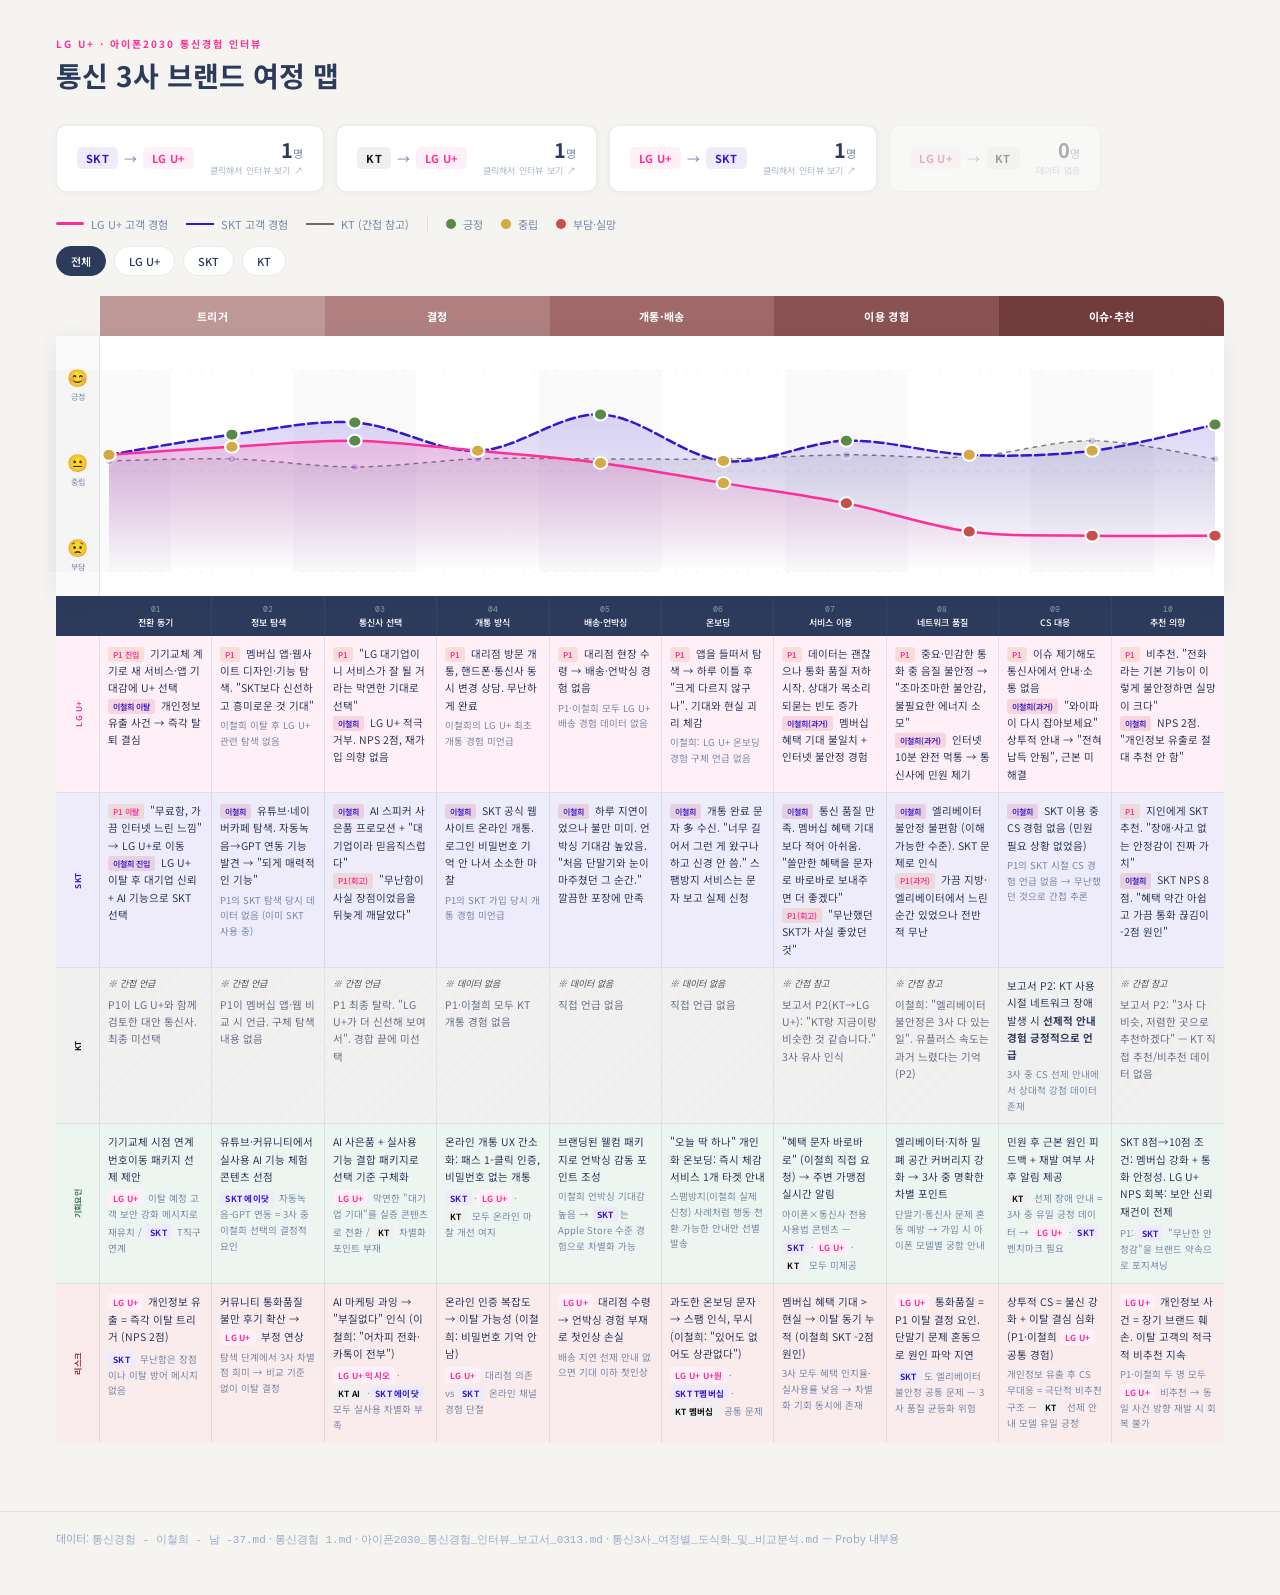
==== index.html @ 1345daf2 "Initial commit: 통신 3사 브랜드 여정 맵 Made-with: Cursor" ====
<!DOCTYPE html>
<html lang="ko">
<head>
  <meta charset="UTF-8" />
  <meta name="viewport" content="width=device-width, initial-scale=1.0" />
  <title>통신 3사 브랜드 여정 맵 — LG U+ · SKT · KT</title>
  <style>
    @import url('https://fonts.googleapis.com/css2?family=Noto+Sans+KR:wght@300;400;500;700&family=DM+Mono:wght@400;500&display=swap');

    *, *::before, *::after { box-sizing: border-box; margin: 0; padding: 0; }

    :root {
      --bg: #f5f4f1;
      --navy: #2c3a5c;
      --border: rgba(44,58,92,0.1);
      --neutral: #7688a8;

      /* Brand colors */
      --lgu: #ff2e98;      /* LG U+ magenta */
      --lgu-light: #fff0f8;
      --lgu-mid: #ff7ec5;

      --skt: #3617CE;      /* SKT dark blue */
      --skt-light: #eeebfb;
      --skt-mid: #7b62e0;

      --kt: #111111;       /* KT black */
      --kt-light: #f0f0f0;
      --kt-mid: #666666;

      --opp: #3d7a52;
      --opp-light: #EDF5F0;
      --risk: #8f3030;
      --risk-light: #FAECEC;
    }

    body {
      font-family: 'Noto Sans KR', sans-serif;
      background: var(--bg);
      color: var(--navy);
      min-height: 100vh;
      overflow-x: auto;
    }

    header {
      padding: 36px 56px 24px;
    }
    .header-label {
      font-size: 10px; font-weight: 700;
      letter-spacing: 0.2em; text-transform: uppercase;
      color: var(--lgu); margin-bottom: 8px;
    }
    header h1 {
      font-size: 28px; font-weight: 700;
      color: var(--navy); line-height: 1.2; margin-bottom: 8px;
    }
    header p { font-size: 13px; color: var(--neutral); line-height: 1.65; }

    /* Cluster widgets */
    .context-bar {
      display: flex; gap: 12px; padding: 0 56px 24px; flex-wrap: wrap;
    }
    .cluster-widget {
      display: flex; align-items: center; gap: 16px;
      padding: 14px 20px; border-radius: 10px;
      background: white; border: 1.5px solid var(--border);
      cursor: pointer; transition: all 0.16s;
      box-shadow: 0 1px 6px rgba(44,58,92,0.05);
      min-width: 196px; user-select: none;
    }
    .cluster-widget:hover {
      border-color: var(--navy);
      box-shadow: 0 4px 16px rgba(44,58,92,0.13);
      transform: translateY(-2px);
    }
    .cluster-widget.no-data {
      opacity: 0.38; cursor: not-allowed; pointer-events: none;
      filter: grayscale(0.4);
    }
    .cw-journey {
      display: flex; align-items: center; gap: 6px;
    }
    .cw-brand {
      display: inline-flex; align-items: center; justify-content: center;
      padding: 3px 9px; border-radius: 5px;
      font-size: 11px; font-weight: 700; letter-spacing: 0.03em;
    }
    .cw-brand.skt { background: var(--skt-light); color: var(--skt); }
    .cw-brand.lgu { background: var(--lgu-light); color: var(--lgu); }
    .cw-brand.kt  { background: var(--kt-light);  color: var(--kt); }
    .cw-arrow-icon { font-size: 13px; color: var(--neutral); }
    .cw-meta { margin-left: auto; text-align: right; }
    .cw-count { display: block; font-size: 20px; font-weight: 700; color: var(--navy); line-height: 1; }
    .cw-count-unit { font-size: 11px; font-weight: 400; color: var(--neutral); }
    .cw-action { font-size: 9px; color: #aab5cc; margin-top: 4px; display: block; letter-spacing: 0.03em; }

    /* Modal overlay */
    .modal-overlay {
      position: fixed; inset: 0;
      background: rgba(18,24,42,0.74);
      z-index: 2000; display: flex;
      align-items: center; justify-content: center;
      opacity: 0; pointer-events: none;
      transition: opacity 0.22s;
    }
    .modal-overlay.open { opacity: 1; pointer-events: all; }
    .modal-box {
      background: white; border-radius: 16px;
      width: min(94vw, 980px); height: min(88vh, 700px);
      display: flex; flex-direction: column;
      box-shadow: 0 28px 72px rgba(18,24,42,0.28);
      transform: translateY(16px) scale(0.98);
      transition: transform 0.22s cubic-bezier(0.34,1.36,0.64,1);
      overflow: hidden;
    }
    .modal-overlay.open .modal-box { transform: translateY(0) scale(1); }
    .modal-header {
      display: flex; align-items: center; gap: 14px;
      padding: 18px 24px; border-bottom: 1px solid var(--border);
      flex-shrink: 0;
    }
    .modal-cluster-pill {
      display: flex; align-items: center; gap: 5px;
      padding: 4px 10px; border-radius: 100px;
      font-size: 11px; font-weight: 700;
      background: var(--navy); color: white;
    }
    .modal-cluster-pill .pill-from,
    .modal-cluster-pill .pill-to { font-size: 10px; opacity: 0.75; }
    .modal-cluster-pill .pill-arrow { opacity: 0.5; }
    .modal-header h2 { font-size: 15px; font-weight: 700; flex: 1; color: var(--navy); }
    .modal-count-badge {
      font-size: 11px; color: var(--neutral);
      background: rgba(44,58,92,0.06); padding: 3px 10px;
      border-radius: 100px;
    }
    .modal-close {
      width: 30px; height: 30px; border-radius: 50%;
      border: none; background: rgba(44,58,92,0.07);
      cursor: pointer; font-size: 16px; color: var(--navy);
      display: flex; align-items: center; justify-content: center;
      transition: background 0.12s; flex-shrink: 0;
    }
    .modal-close:hover { background: rgba(44,58,92,0.15); }
    .modal-body {
      display: flex; flex: 1; overflow: hidden;
    }
    .modal-sidebar {
      width: 210px; flex-shrink: 0;
      border-right: 1px solid var(--border);
      padding: 20px 16px; overflow-y: auto;
      background: #fafafa;
    }
    .sidebar-section-label {
      font-size: 9px; font-weight: 700;
      letter-spacing: 0.16em; text-transform: uppercase;
      color: var(--neutral); margin-bottom: 10px;
    }
    .participant-item {
      padding: 10px 12px; border-radius: 8px;
      margin-bottom: 6px; cursor: pointer;
      transition: background 0.12s; border: 1.5px solid transparent;
    }
    .participant-item:hover { background: rgba(44,58,92,0.06); }
    .participant-item.active {
      background: var(--navy); border-color: var(--navy);
      color: white;
    }
    .pi-name { font-size: 12px; font-weight: 600; display: block; }
    .pi-sub  { font-size: 10px; color: var(--neutral); margin-top: 2px; display: block; }
    .participant-item.active .pi-sub { color: rgba(255,255,255,0.6); }
    .no-data-side {
      padding: 16px 0; text-align: center;
      font-size: 11px; color: #c0c8d8;
    }
    .modal-main {
      flex: 1; overflow-y: auto; display: flex; flex-direction: column;
    }
    .video-section {
      flex-shrink: 0; background: #141c2f;
      display: flex; align-items: center; justify-content: center;
      gap: 20px; padding: 28px 32px; min-height: 150px;
    }
    .video-play-btn {
      width: 56px; height: 56px; border-radius: 50%;
      background: rgba(255,255,255,0.12);
      border: 2px solid rgba(255,255,255,0.2);
      display: flex; align-items: center; justify-content: center;
      font-size: 18px; cursor: pointer; color: white;
      transition: background 0.14s; flex-shrink: 0;
    }
    .video-play-btn:hover { background: rgba(255,255,255,0.22); }
    .video-info { color: white; }
    .video-info strong { display: block; font-size: 14px; margin-bottom: 4px; }
    .video-info span { font-size: 11px; color: rgba(255,255,255,0.46); }
    .video-no-data {
      font-size: 11px; color: rgba(255,255,255,0.3);
      text-align: center;
    }
    .transcript-section { padding: 20px 24px; flex: 1; }
    .transcript-hdr {
      display: flex; align-items: center; justify-content: space-between;
      margin-bottom: 16px;
    }
    .transcript-hdr-label {
      font-size: 9px; font-weight: 700;
      letter-spacing: 0.16em; text-transform: uppercase; color: var(--neutral);
    }
    .transcript-msg { margin-bottom: 10px; }
    .msg-role {
      font-size: 8px; font-weight: 700;
      letter-spacing: 0.12em; text-transform: uppercase;
      margin-bottom: 3px;
    }
    .msg-role.ai   { color: #7688a8; }
    .msg-role.user { color: var(--lgu); }
    .msg-body {
      font-size: 12px; line-height: 1.72;
      padding: 9px 12px; border-radius: 7px;
      color: var(--navy);
    }
    .ai-msg   .msg-body { background: #f0f3f9; }
    .user-msg .msg-body { background: #fef6ee; }
    .msg-time { font-family: 'DM Mono', monospace; font-size: 9px; color: #aab5cc; margin-left: 6px; }

    /* Legend */
    .legend-bar {
      display: flex; align-items: center;
      gap: 18px; padding: 0 56px 14px; flex-wrap: wrap;
    }
    .leg-item { display: flex; align-items: center; gap: 7px; font-size: 11px; color: var(--neutral); }
    .leg-line { width: 28px; height: 3px; border-radius: 2px; }
    .leg-dot  { width: 10px; height: 10px; border-radius: 50%; }
    .leg-divider { width: 1px; height: 16px; background: var(--border); }
    .leg-note { font-size: 11px; color: #aab5cc; }

    /* Filter controls */
    .controls {
      display: flex; gap: 8px; padding: 0 56px 20px; flex-wrap: wrap;
    }
    .ctrl-btn {
      padding: 6px 14px; border-radius: 100px;
      border: 1.5px solid var(--border);
      font-family: 'Noto Sans KR', sans-serif;
      font-size: 11px; font-weight: 500;
      cursor: pointer; background: white; color: var(--navy);
      transition: all 0.14s;
    }
    .ctrl-btn:hover { border-color: var(--navy); }
    .ctrl-btn.active { background: var(--navy); color: white; border-color: var(--navy); }
    .ctrl-btn.lgu.active  { background: var(--lgu); border-color: var(--lgu); color: white; }
    .ctrl-btn.skt.active  { background: var(--skt); border-color: var(--skt); color: white; }
    .ctrl-btn.kt.active   { background: var(--kt);  border-color: var(--kt);  color: white; }

    /* Map container */
    .map-container { padding: 0 56px 60px; min-width: 1060px; }

    /* Phase banner */
    .phases {
      display: grid;
      grid-template-columns: 44px repeat(10, 1fr);
    }
    .phase-spacer {}
    .phase-block {
      display: flex; align-items: center; justify-content: center;
      height: 40px; font-size: 11px; font-weight: 700;
      color: #fff; letter-spacing: 0.03em;
    }
    .phase-block:first-of-type { border-radius: 8px 0 0 0; }
    .phase-block:last-of-type  { border-radius: 0 8px 0 0; }
    .ph1 { background: #bf9898; grid-column: span 2; }
    .ph2 { background: #b08080; grid-column: span 2; }
    .ph3 { background: #a06868; grid-column: span 2; }
    .ph4 { background: #8a5252; grid-column: span 2; }
    .ph5 { background: #733c3c; grid-column: span 2; }

    /* Chart */
    .chart-outer {
      display: flex; align-items: stretch;
      background: white;
      box-shadow: 0 2px 20px rgba(44,58,92,0.07);
      position: relative; overflow: visible;
    }
    .y-axis {
      width: 44px; flex-shrink: 0;
      display: flex; flex-direction: column;
      align-items: center; justify-content: space-between;
      padding: 28px 0 24px;
      border-right: 1px solid var(--border);
      background: #fafafa;
    }
    .y-axis .emoji-label {
      display: flex; flex-direction: column;
      align-items: center; gap: 2px;
    }
    .y-axis .ico { font-size: 17px; }
    .y-axis .txt { font-size: 8px; color: var(--neutral); }
    .svg-wrapper { flex: 1; position: relative; min-height: 260px; }
    svg.journey { width: 100%; height: 260px; display: block; overflow: visible; }

    /* Tooltip */
    .tooltip {
      position: absolute; background: var(--navy); color: #fff;
      border-radius: 10px; padding: 14px 16px; width: 290px;
      font-size: 12px; line-height: 1.6;
      pointer-events: none; opacity: 0;
      transition: opacity 0.16s, transform 0.16s;
      transform: translateY(6px); z-index: 100;
      box-shadow: 0 8px 28px rgba(44,58,92,0.22);
    }
    .tooltip.visible { opacity: 1; transform: translateY(0); }
    .tt-top {
      font-size: 9px; font-weight: 700;
      letter-spacing: 0.14em; text-transform: uppercase;
      color: #8fa3d8; margin-bottom: 8px;
    }
    .tt-brand {
      display: flex; align-items: center; gap: 7px;
      font-size: 12px; font-weight: 700; margin-bottom: 5px;
    }
    .tt-brand .dot { width: 9px; height: 9px; border-radius: 50%; }
    .tt-emo {
      font-size: 10px; color: #8fa3d8;
      margin-bottom: 9px; padding-bottom: 9px;
      border-bottom: 1px solid rgba(255,255,255,0.1);
    }
    .tt-quote {
      font-style: italic; color: #c4d0e8;
      font-size: 11px; line-height: 1.7; margin-bottom: 5px;
    }
    .tt-quote::before { content: '"'; }
    .tt-quote::after  { content: '"'; }

    /* Step labels */
    .step-bar {
      display: grid;
      grid-template-columns: 44px repeat(10, 1fr);
      background: #2c3a5c;
    }
    .step-spacer {}
    .step-cell {
      color: white; text-align: center;
      padding: 8px 4px 7px; font-size: 9px; font-weight: 500;
      border-right: 1px solid rgba(255,255,255,0.05);
    }
    .step-cell:last-child { border-right: none; }
    .step-cell .num {
      display: block; font-size: 8px; opacity: 0.4;
      margin-bottom: 2px; font-family: 'DM Mono', monospace;
    }

    /* Grid rows */
    .grid-row {
      display: grid;
      grid-template-columns: 44px repeat(10, 1fr);
    }
    .grid-row + .grid-row { border-top: 1px solid var(--border); }

    /* Row label */
    .row-label {
      display: flex; align-items: center; justify-content: center;
      padding: 8px 4px; border-right: 1px solid var(--border);
    }
    .row-label span {
      font-size: 8px; font-weight: 700;
      letter-spacing: 0.05em; text-transform: uppercase;
      color: var(--neutral); white-space: nowrap;
      transform: rotate(-90deg); display: block;
    }
    .row-label.lbl-lgu  { background: var(--lgu-light); }
    .row-label.lbl-skt  { background: var(--skt-light); }
    .row-label.lbl-kt   { background: var(--kt-light); }
    .row-label.lbl-opp  { background: var(--opp-light); }
    .row-label.lbl-risk { background: var(--risk-light); }
    .row-label.lbl-lgu  span { color: var(--lgu); }
    .row-label.lbl-skt  span { color: var(--skt); }
    .row-label.lbl-kt   span { color: var(--kt); }
    .row-label.lbl-opp  span { color: var(--opp); }
    .row-label.lbl-risk span { color: var(--risk); }

    /* Content cells */
    .cell-lgu, .cell-skt, .cell-kt, .cell-opp, .cell-risk {
      padding: 9px 8px; font-size: 10.5px; line-height: 1.65;
      border-right: 1px solid var(--border);
    }
    .cell-lgu:last-child, .cell-skt:last-child,
    .cell-kt:last-child, .cell-opp:last-child, .cell-risk:last-child {
      border-right: none;
    }
    .cell-lgu  { background: var(--lgu-light); }
    .cell-skt  { background: var(--skt-light); }
    .cell-kt   { background: var(--kt-light); }
    .cell-opp  { background: var(--opp-light); }
    .cell-risk { background: var(--risk-light); }

    .cell-text { font-size: 10.5px; color: var(--navy); }
    .cell-sub  { font-size: 9.5px; color: var(--neutral); margin-top: 4px; }

    /* Source tags */
    .src {
      display: inline-block; font-size: 8px; font-weight: 600;
      padding: 1px 5px; border-radius: 3px; margin-right: 3px;
    }
    .src-p1 { background: rgba(217,119,32,0.15); color: var(--lgu); }
    .src-ch { background: rgba(184,28,28,0.12); color: var(--skt); }

    /* Comp tags (기회요인·리스크 인라인 브랜드 칩) — :root 브랜드 팔레트와 .cw-brand와 동일 계열 */
    .comp { display: inline-block; font-size: 8.5px; font-weight: 700; padding: 1px 5px; border-radius: 3px; margin: 1px 2px 1px 0; letter-spacing: 0.03em; }
    .c-lgu { background: var(--lgu-light); color: var(--lgu); }
    .c-skt { background: var(--skt-light); color: var(--skt); }
    .c-kt  { background: var(--kt-light);  color: var(--kt); }

    /* KT data-limited cells */
    .cell-kt.limited {
      opacity: 0.7;
      background: repeating-linear-gradient(
        135deg, var(--kt-light), var(--kt-light) 6px,
        rgba(91,53,168,0.04) 6px, rgba(91,53,168,0.04) 12px
      );
    }
    .kt-limited-note {
      font-size: 9px; color: var(--kt); font-style: italic; margin-bottom: 4px;
    }

    footer.site-footer {
      padding: 18px 56px 48px; font-size: 11px; color: #9aaac8;
      border-top: 1px solid var(--border); margin-top: 8px;
    }
  </style>
</head>
<body>

<header>
  <div class="header-label">LG U+ · 아이폰2030 통신경험 인터뷰</div>
  <h1>통신 3사 브랜드 여정 맵</h1>
</header>

<!-- Cluster widgets -->
<div class="context-bar">
  <div class="cluster-widget" onclick="openCluster('skt-lgu')">
    <div class="cw-journey">
      <span class="cw-brand skt">SKT</span>
      <span class="cw-arrow-icon">→</span>
      <span class="cw-brand lgu">LG U+</span>
    </div>
    <div class="cw-meta">
      <span class="cw-count">1<span class="cw-count-unit">명</span></span>
      <span class="cw-action">클릭해서 인터뷰 보기 ↗</span>
    </div>
  </div>
  <div class="cluster-widget" onclick="openCluster('kt-lgu')">
    <div class="cw-journey">
      <span class="cw-brand kt">KT</span>
      <span class="cw-arrow-icon">→</span>
      <span class="cw-brand lgu">LG U+</span>
    </div>
    <div class="cw-meta">
      <span class="cw-count">1<span class="cw-count-unit">명</span></span>
      <span class="cw-action">클릭해서 인터뷰 보기 ↗</span>
    </div>
  </div>
  <div class="cluster-widget" onclick="openCluster('lgu-skt')">
    <div class="cw-journey">
      <span class="cw-brand lgu">LG U+</span>
      <span class="cw-arrow-icon">→</span>
      <span class="cw-brand skt">SKT</span>
    </div>
    <div class="cw-meta">
      <span class="cw-count">1<span class="cw-count-unit">명</span></span>
      <span class="cw-action">클릭해서 인터뷰 보기 ↗</span>
    </div>
  </div>
  <div class="cluster-widget no-data">
    <div class="cw-journey">
      <span class="cw-brand lgu">LG U+</span>
      <span class="cw-arrow-icon">→</span>
      <span class="cw-brand kt">KT</span>
    </div>
    <div class="cw-meta">
      <span class="cw-count">0<span class="cw-count-unit">명</span></span>
      <span class="cw-action">데이터 없음</span>
    </div>
  </div>
</div>

<!-- Legend -->
<div class="legend-bar">
  <div class="leg-item">
    <div class="leg-line" style="background:var(--lgu)"></div>
    LG U+ 고객 경험
  </div>
  <div class="leg-item">
    <div class="leg-line" style="background:var(--skt); border-top:2px dashed var(--skt); height:0; border-radius:0"></div>
    SKT 고객 경험
  </div>
  <div class="leg-item">
    <div class="leg-line" style="background:var(--kt); border-top:2px dotted var(--kt); height:0; border-radius:0; opacity:0.6"></div>
    KT (간접 참고)
  </div>
  <div class="leg-divider"></div>
  <div class="leg-item"><div class="leg-dot" style="background:#5a8a4a"></div>긍정</div>
  <div class="leg-item"><div class="leg-dot" style="background:#d4a843"></div>중립</div>
  <div class="leg-item"><div class="leg-dot" style="background:#c9504a"></div>부담·실망</div>
</div>

<!-- Filter -->
<div class="controls">
  <button class="ctrl-btn active" data-filter="all">전체</button>
  <button class="ctrl-btn lgu" data-filter="lgu">LG U+</button>
  <button class="ctrl-btn skt" data-filter="skt">SKT</button>
  <button class="ctrl-btn kt"  data-filter="kt">KT</button>
</div>

<div class="map-container">

  <!-- Phase banner -->
  <div class="phases">
    <div class="phase-spacer"></div>
    <div class="phase-block ph1">트리거</div>
    <div class="phase-block ph2">결정</div>
    <div class="phase-block ph3">개통·배송</div>
    <div class="phase-block ph4">이용 경험</div>
    <div class="phase-block ph5">이슈·추천</div>
  </div>

  <!-- Chart -->
  <div class="chart-outer">
    <div class="y-axis">
      <div class="emoji-label"><span class="ico">😊</span><span class="txt">긍정</span></div>
      <div class="emoji-label"><span class="ico">😐</span><span class="txt">중립</span></div>
      <div class="emoji-label"><span class="ico">😟</span><span class="txt">부담</span></div>
    </div>
    <div class="svg-wrapper">
      <svg class="journey" id="journeySVG" viewBox="0 0 1000 260" preserveAspectRatio="none"></svg>
      <div class="tooltip" id="tooltip"></div>
    </div>
  </div>

  <!-- Step labels -->
  <div class="step-bar">
    <div class="step-spacer"></div>
    <div class="step-cell"><span class="num">01</span>전환 동기</div>
    <div class="step-cell"><span class="num">02</span>정보 탐색</div>
    <div class="step-cell"><span class="num">03</span>통신사 선택</div>
    <div class="step-cell"><span class="num">04</span>개통 방식</div>
    <div class="step-cell"><span class="num">05</span>배송·언박싱</div>
    <div class="step-cell"><span class="num">06</span>온보딩</div>
    <div class="step-cell"><span class="num">07</span>서비스 이용</div>
    <div class="step-cell"><span class="num">08</span>네트워크 품질</div>
    <div class="step-cell"><span class="num">09</span>CS 대응</div>
    <div class="step-cell"><span class="num">10</span>추천 의향</div>
  </div>

  <!-- ── LG U+ Activities ── -->
  <div class="grid-row" id="row-lgu">
    <div class="row-label lbl-lgu"><span>LG U+</span></div>
    <!-- 01 전환 동기 -->
    <div class="cell-lgu">
      <div class="cell-text">
        <span class="src src-p1">P1 진입</span> 기기교체 계기로 새 서비스·앱 기대감에 U+ 선택<br>
        <span class="src src-ch">이철희 이탈</span> 개인정보 유출 사건 → 즉각 탈퇴 결심
      </div>
    </div>
    <!-- 02 정보 탐색 -->
    <div class="cell-lgu">
      <div class="cell-text">
        <span class="src src-p1">P1</span> 멤버십 앱·웹사이트 디자인·기능 탐색. "SKT보다 신선하고 흥미로운 것 기대"
      </div>
      <div class="cell-sub">이철희 이탈 후 LG U+ 관련 탐색 없음</div>
    </div>
    <!-- 03 통신사 선택 -->
    <div class="cell-lgu">
      <div class="cell-text">
        <span class="src src-p1">P1</span> "LG 대기업이니 서비스가 잘 될 거라는 막연한 기대로 선택"<br>
        <span class="src src-ch">이철희</span> LG U+ 적극 거부. NPS 2점, 재가입 의향 없음
      </div>
    </div>
    <!-- 04 개통 방식 -->
    <div class="cell-lgu">
      <div class="cell-text">
        <span class="src src-p1">P1</span> 대리점 방문 개통, 핸드폰·통신사 동시 변경 상담. 무난하게 완료
      </div>
      <div class="cell-sub">이철희의 LG U+ 최초 개통 경험 미언급</div>
    </div>
    <!-- 05 배송·언박싱 -->
    <div class="cell-lgu">
      <div class="cell-text">
        <span class="src src-p1">P1</span> 대리점 현장 수령 → 배송·언박싱 경험 없음
      </div>
      <div class="cell-sub">P1·이철희 모두 LG U+ 배송 경험 데이터 없음</div>
    </div>
    <!-- 06 온보딩 -->
    <div class="cell-lgu">
      <div class="cell-text">
        <span class="src src-p1">P1</span> 앱을 들떠서 탐색 → 하루 이틀 후 "크게 다르지 않구나". 기대와 현실 괴리 체감
      </div>
      <div class="cell-sub">이철희: LG U+ 온보딩 경험 구체 언급 없음</div>
    </div>
    <!-- 07 서비스 이용 -->
    <div class="cell-lgu">
      <div class="cell-text">
        <span class="src src-p1">P1</span> 데이터는 괜찮으나 통화 품질 저하 시작. 상대가 목소리 되묻는 빈도 증가<br>
        <span class="src src-ch">이철희(과거)</span> 멤버십 혜택 기대 불일치 + 인터넷 불안정 경험
      </div>
    </div>
    <!-- 08 네트워크 품질 -->
    <div class="cell-lgu">
      <div class="cell-text">
        <span class="src src-p1">P1</span> 중요·민감한 통화 중 음질 불안정 → "조마조마한 불안감, 불필요한 에너지 소모"<br>
        <span class="src src-ch">이철희(과거)</span> 인터넷 10분 완전 먹통 → 통신사에 민원 제기
      </div>
    </div>
    <!-- 09 CS 대응 -->
    <div class="cell-lgu">
      <div class="cell-text">
        <span class="src src-p1">P1</span> 이슈 제기해도 통신사에서 안내·소통 없음<br>
        <span class="src src-ch">이철희(과거)</span> "와이파이 다시 잡아보세요" 상투적 안내 → "전혀 납득 안됨", 근본 미해결
      </div>
    </div>
    <!-- 10 추천 의향 -->
    <div class="cell-lgu">
      <div class="cell-text">
        <span class="src src-p1">P1</span> 비추천. "전화라는 기본 기능이 이렇게 불안정하면 실망이 크다"<br>
        <span class="src src-ch">이철희</span> NPS 2점. "개인정보 유출로 절대 추천 안 함"
      </div>
    </div>
  </div>

  <!-- ── SKT Activities ── -->
  <div class="grid-row" id="row-skt">
    <div class="row-label lbl-skt"><span>SKT</span></div>
    <!-- 01 전환 동기 -->
    <div class="cell-skt">
      <div class="cell-text">
        <span class="src src-p1">P1 이탈</span> "무료함, 가끔 인터넷 느린 느낌" → LG U+로 이동<br>
        <span class="src src-ch">이철희 진입</span> LG U+ 이탈 후 대기업 신뢰 + AI 기능으로 SKT 선택
      </div>
    </div>
    <!-- 02 정보 탐색 -->
    <div class="cell-skt">
      <div class="cell-text">
        <span class="src src-ch">이철희</span> 유튜브·네이버카페 탐색. 자동녹음→GPT 연동 기능 발견 → "되게 매력적인 기능"
      </div>
      <div class="cell-sub">P1의 SKT 탐색 당시 데이터 없음 (이미 SKT 사용 중)</div>
    </div>
    <!-- 03 통신사 선택 -->
    <div class="cell-skt">
      <div class="cell-text">
        <span class="src src-ch">이철희</span> AI 스피커 사은품 프로모션 + "대기업이라 믿음직스럽다"<br>
        <span class="src src-p1">P1(회고)</span> "무난함이 사실 장점이었음을 뒤늦게 깨달았다"
      </div>
    </div>
    <!-- 04 개통 방식 -->
    <div class="cell-skt">
      <div class="cell-text">
        <span class="src src-ch">이철희</span> SKT 공식 웹사이트 온라인 개통. 로그인 비밀번호 기억 안 나서 소소한 마찰
      </div>
      <div class="cell-sub">P1의 SKT 가입 당시 개통 경험 미언급</div>
    </div>
    <!-- 05 배송·언박싱 -->
    <div class="cell-skt">
      <div class="cell-text">
        <span class="src src-ch">이철희</span> 하루 지연이었으나 불만 미미. 언박싱 기대감 높았음. "처음 단말기와 눈이 마주쳤던 그 순간." 깔끔한 포장에 만족
      </div>
    </div>
    <!-- 06 온보딩 -->
    <div class="cell-skt">
      <div class="cell-text">
        <span class="src src-ch">이철희</span> 개통 완료 문자 多 수신. "너무 길어서 그런 게 왔구나 하고 신경 안 씀." 스팸방지 서비스는 문자 보고 실제 신청
      </div>
    </div>
    <!-- 07 서비스 이용 -->
    <div class="cell-skt">
      <div class="cell-text">
        <span class="src src-ch">이철희</span> 통신 품질 만족. 멤버십 혜택 기대보다 적어 아쉬움. "쓸만한 혜택을 문자로 바로바로 보내주면 더 좋겠다"<br>
        <span class="src src-p1">P1(회고)</span> "무난했던 SKT가 사실 좋았던 것"
      </div>
    </div>
    <!-- 08 네트워크 품질 -->
    <div class="cell-skt">
      <div class="cell-text">
        <span class="src src-ch">이철희</span> 엘리베이터 불안정 불편함 (이해 가능한 수준). SKT 문제로 인식<br>
        <span class="src src-p1">P1(과거)</span> 가끔 지방·엘리베이터에서 느린 순간 있었으나 전반적 무난
      </div>
    </div>
    <!-- 09 CS 대응 -->
    <div class="cell-skt">
      <div class="cell-text">
        <span class="src src-ch">이철희</span> SKT 이용 중 CS 경험 없음 (민원 필요 상황 없었음)
      </div>
      <div class="cell-sub">P1의 SKT 시절 CS 경험 언급 없음 → 무난했던 것으로 간접 추론</div>
    </div>
    <!-- 10 추천 의향 -->
    <div class="cell-skt">
      <div class="cell-text">
        <span class="src src-p1">P1</span> 지인에게 SKT 추천. "장애·사고 없는 안정감이 진짜 가치"<br>
        <span class="src src-ch">이철희</span> SKT NPS 8점. "혜택 약간 아쉽고 가끔 통화 끊김이 -2점 원인"
      </div>
    </div>
  </div>

  <!-- ── KT Activities (간접 참고) ── -->
  <div class="grid-row" id="row-kt">
    <div class="row-label lbl-kt"><span>KT</span></div>
    <!-- 01 전환 동기 -->
    <div class="cell-kt limited">
      <div class="kt-limited-note">※ 간접 언급</div>
      <div class="cell-text">P1이 LG U+와 함께 검토한 대안 통신사. 최종 미선택</div>
    </div>
    <!-- 02 정보 탐색 -->
    <div class="cell-kt limited">
      <div class="kt-limited-note">※ 간접 언급</div>
      <div class="cell-text">P1이 멤버십 앱·웹 비교 시 언급. 구체 탐색 내용 없음</div>
    </div>
    <!-- 03 통신사 선택 -->
    <div class="cell-kt limited">
      <div class="kt-limited-note">※ 간접 언급</div>
      <div class="cell-text">P1 최종 탈락. "LG U+가 더 신선해 보여서". 경합 끝에 미선택</div>
    </div>
    <!-- 04 개통 방식 -->
    <div class="cell-kt limited">
      <div class="kt-limited-note">※ 데이터 없음</div>
      <div class="cell-text">P1·이철희 모두 KT 개통 경험 없음</div>
    </div>
    <!-- 05 배송·언박싱 -->
    <div class="cell-kt limited">
      <div class="kt-limited-note">※ 데이터 없음</div>
      <div class="cell-text">직접 언급 없음</div>
    </div>
    <!-- 06 온보딩 -->
    <div class="cell-kt limited">
      <div class="kt-limited-note">※ 데이터 없음</div>
      <div class="cell-text">직접 언급 없음</div>
    </div>
    <!-- 07 서비스 이용 -->
    <div class="cell-kt limited">
      <div class="kt-limited-note">※ 간접 참고</div>
      <div class="cell-text">보고서 P2(KT→LG U+): "KT랑 지금이랑 비슷한 것 같습니다." 3사 유사 인식</div>
    </div>
    <!-- 08 네트워크 품질 -->
    <div class="cell-kt limited">
      <div class="kt-limited-note">※ 간접 참고</div>
      <div class="cell-text">이철희: "엘리베이터 불안정은 3사 다 있는 일". 유플러스 속도는 과거 느렸다는 기억(P2)</div>
    </div>
    <!-- 09 CS 대응 -->
    <div class="cell-kt">
      <div class="cell-text">
        보고서 P2: KT 사용 시절 네트워크 장애 발생 시 <strong>선제적 안내 경험 긍정적으로 언급</strong>
      </div>
      <div class="cell-sub">3사 중 CS 선제 안내에서 상대적 강점 데이터 존재</div>
    </div>
    <!-- 10 추천 의향 -->
    <div class="cell-kt limited">
      <div class="kt-limited-note">※ 간접 참고</div>
      <div class="cell-text">보고서 P2: "3사 다 비슷, 저렴한 곳으로 추천하겠다" — KT 직접 추천/비추천 데이터 없음</div>
    </div>
  </div>

  <!-- ── Opportunity ── -->
  <div class="grid-row" id="row-opp">
    <div class="row-label lbl-opp"><span>기회요인</span></div>
    <div class="cell-opp">
      <div class="cell-text">기기교체 시점 연계 번호이동 패키지 선제 제안</div>
      <div class="cell-sub"><span class="comp c-lgu">LG U+</span> 이탈 예정 고객 보안 강화 메시지로 재유치 / <span class="comp c-skt">SKT</span> T직구 연계</div>
    </div>
    <div class="cell-opp">
      <div class="cell-text">유튜브·커뮤니티에서 실사용 AI 기능 체험 콘텐츠 선점</div>
      <div class="cell-sub"><span class="comp c-skt">SKT 에이닷</span> 자동녹음-GPT 연동 = 3사 중 이철희 선택의 결정적 요인</div>
    </div>
    <div class="cell-opp">
      <div class="cell-text">AI 사은품 + 실사용 기능 결합 패키지로 선택 기준 구체화</div>
      <div class="cell-sub"><span class="comp c-lgu">LG U+</span> 막연한 "대기업 기대"를 실증 콘텐츠로 전환 / <span class="comp c-kt">KT</span> 차별화 포인트 부재</div>
    </div>
    <div class="cell-opp">
      <div class="cell-text">온라인 개통 UX 간소화: 패스 1-클릭 인증, 비밀번호 없는 개통</div>
      <div class="cell-sub"><span class="comp c-skt">SKT</span>·<span class="comp c-lgu">LG U+</span>·<span class="comp c-kt">KT</span> 모두 온라인 마찰 개선 여지</div>
    </div>
    <div class="cell-opp">
      <div class="cell-text">브랜딩된 웰컴 패키지로 언박싱 감동 포인트 조성</div>
      <div class="cell-sub">이철희 언박싱 기대감 높음 → <span class="comp c-skt">SKT</span>는 Apple Store 수준 경험으로 차별화 가능</div>
    </div>
    <div class="cell-opp">
      <div class="cell-text">"오늘 딱 하나" 개인화 온보딩: 즉시 체감 서비스 1개 타겟 안내</div>
      <div class="cell-sub">스팸방지(이철희 실제 신청) 사례처럼 행동 전환 가능한 안내만 선별 발송</div>
    </div>
    <div class="cell-opp">
      <div class="cell-text">"혜택 문자 바로바로" (이철희 직접 요청) → 주변 가맹점 실시간 알림</div>
      <div class="cell-sub">아이폰×통신사 전용 사용법 콘텐츠 — <span class="comp c-skt">SKT</span>·<span class="comp c-lgu">LG U+</span>·<span class="comp c-kt">KT</span> 모두 미제공</div>
    </div>
    <div class="cell-opp">
      <div class="cell-text">엘리베이터·지하 밀폐 공간 커버리지 강화 → 3사 중 명확한 차별 포인트</div>
      <div class="cell-sub">단말기·통신사 문제 혼동 예방 → 가입 시 아이폰 모델별 궁합 안내</div>
    </div>
    <div class="cell-opp">
      <div class="cell-text">민원 후 근본 원인 피드백 + 재발 여부 사후 알림 제공</div>
      <div class="cell-sub"><span class="comp c-kt">KT</span> 선제 장애 안내 = 3사 중 유일 긍정 데이터 → <span class="comp c-lgu">LG U+</span>·<span class="comp c-skt">SKT</span> 벤치마크 필요</div>
    </div>
    <div class="cell-opp">
      <div class="cell-text">SKT 8점→10점 조건: 멤버십 강화 + 통화 안정성. LG U+ NPS 회복: 보안 신뢰 재건이 전제</div>
      <div class="cell-sub">P1: <span class="comp c-skt">SKT</span> "무난한 안정감"을 브랜드 약속으로 포지셔닝</div>
    </div>
  </div>

  <!-- ── Risk ── -->
  <div class="grid-row" id="row-risk">
    <div class="row-label lbl-risk"><span>리스크</span></div>
    <div class="cell-risk">
      <div class="cell-text"><span class="comp c-lgu">LG U+</span> 개인정보 유출 = 즉각 이탈 트리거 (NPS 2점)</div>
      <div class="cell-sub"><span class="comp c-skt">SKT</span> 무난함은 장점이나 이탈 방어 메시지 없음</div>
    </div>
    <div class="cell-risk">
      <div class="cell-text">커뮤니티 통화품질 불만 후기 확산 → <span class="comp c-lgu">LG U+</span> 부정 연상</div>
      <div class="cell-sub">탐색 단계에서 3사 차별점 희미 → 비교 기준 없이 이탈 결정</div>
    </div>
    <div class="cell-risk">
      <div class="cell-text">AI 마케팅 과잉 → "부질없다" 인식 (이철희: "어차피 전화·카톡이 전부")</div>
      <div class="cell-sub"><span class="comp c-lgu">LG U+ 익시오</span>·<span class="comp c-kt">KT AI</span>·<span class="comp c-skt">SKT 에이닷</span> 모두 실사용 차별화 부족</div>
    </div>
    <div class="cell-risk">
      <div class="cell-text">온라인 인증 복잡도 → 이탈 가능성 (이철희: 비밀번호 기억 안 남)</div>
      <div class="cell-sub"><span class="comp c-lgu">LG U+</span> 대리점 의존 vs <span class="comp c-skt">SKT</span> 온라인 채널 경험 단절</div>
    </div>
    <div class="cell-risk">
      <div class="cell-text"><span class="comp c-lgu">LG U+</span> 대리점 수령 → 언박싱 경험 부재로 첫인상 손실</div>
      <div class="cell-sub">배송 지연 선제 안내 없으면 기대 이하 첫인상</div>
    </div>
    <div class="cell-risk">
      <div class="cell-text">과도한 온보딩 문자 → 스팸 인식, 무시 (이철희: "있어도 없어도 상관없다")</div>
      <div class="cell-sub"><span class="comp c-lgu">LG U+ U+원</span>·<span class="comp c-skt">SKT T멤버십</span>·<span class="comp c-kt">KT 멤버십</span> 공통 문제</div>
    </div>
    <div class="cell-risk">
      <div class="cell-text">멤버십 혜택 기대 > 현실 → 이탈 동기 누적 (이철희 SKT -2점 원인)</div>
      <div class="cell-sub">3사 모두 혜택 인지율·실사용률 낮음 → 차별화 기회 동시에 존재</div>
    </div>
    <div class="cell-risk">
      <div class="cell-text"><span class="comp c-lgu">LG U+</span> 통화품질 = P1 이탈 결정 요인. 단말기 문제 혼동으로 원인 파악 지연</div>
      <div class="cell-sub"><span class="comp c-skt">SKT</span>도 엘리베이터 불안정 공통 문제 — 3사 품질 균등화 위험</div>
    </div>
    <div class="cell-risk">
      <div class="cell-text">상투적 CS = 불신 강화 + 이탈 결심 심화 (P1·이철희 <span class="comp c-lgu">LG U+</span> 공통 경험)</div>
      <div class="cell-sub">개인정보 유출 후 CS 무대응 = 극단적 비추천 구조 — <span class="comp c-kt">KT</span> 선제 안내 모델 유일 긍정</div>
    </div>
    <div class="cell-risk">
      <div class="cell-text"><span class="comp c-lgu">LG U+</span> 개인정보 사건 = 장기 브랜드 훼손. 이탈 고객의 적극적 비추천 지속</div>
      <div class="cell-sub">P1·이철희 두 명 모두 <span class="comp c-lgu">LG U+</span> 비추천 → 동일 사건 방향 재발 시 회복 불가</div>
    </div>
  </div>

</div><!-- /map-container -->

<footer class="site-footer">
  데이터: <code>통신경험 - 이철희 - 남 -37.md</code> · <code>통신경험 1.md</code> · <code>아이폰2030_통신경험_인터뷰_보고서_0313.md</code> · <code>통신3사_여정별_도식화_및_비교분석.md</code> — Proby 내부용
</footer>

<script>
const STEPS = 10, SVG_W = 1000, SVG_H = 260;
const ML = 8, MR = 8, MT = 34, MB = 24;
const CW = SVG_W - ML - MR, CH = SVG_H - MT - MB;

function getX(i) { return ML + (i / (STEPS - 1)) * CW; }
function getY(s) { return MT + (1 - s) * CH; }

/* Brand emotion scores — cross-analyzed from both interviews */

/* LG U+ — declining arc: high entry expectations, falling through reality */
const lguData = [
  { step:1, score:0.58, emotion:"neutral",
    quotes:["P1 진입: 새 서비스·앱 기대감으로 LG U+ 선택 (기대감·긍정)",
            "이철희 이탈: 개인정보 유출 사건으로 즉각 탈퇴 결심 (매우 부정)"] },
  { step:2, score:0.62, emotion:"neutral",
    quotes:["P1: 멤버십 앱·웹 디자인 탐색. 'SKT보다 신선하고 흥미로운 것 기대'"] },
  { step:3, score:0.65, emotion:"happy",
    quotes:["P1: 'LG 대기업이니까 서비스가 잘 될 거라는 막연한 기대로 선택'",
            "이철희: LG U+ NPS 2점, 재가입 의향 없음"] },
  { step:4, score:0.60, emotion:"neutral",
    quotes:["P1: 대리점 방문 개통, 핸드폰·통신사 동시 변경 상담. 무난하게 완료"] },
  { step:5, score:0.54, emotion:"neutral",
    quotes:["P1: 대리점 현장 수령 → 배송·언박싱 경험 없음",
            "LG U+ 배송 관련 직접 데이터 부재"] },
  { step:6, score:0.44, emotion:"neutral",
    quotes:["P1: 앱을 들떠서 탐색 → 하루 이틀 후 '크게 다르지 않구나'",
            "기대와 현실의 괴리 체감 — 온보딩 실망"] },
  { step:7, score:0.34, emotion:"frustrated",
    quotes:["P1: 데이터는 괜찮으나 통화 품질 저하 시작. 상대방이 목소리 되묻는 빈도 증가",
            "이철희(과거): 멤버십 혜택 기대 불일치 + 인터넷 불안정"] },
  { step:8, score:0.20, emotion:"frustrated",
    quotes:["P1: 중요 통화 중 음질 불안정 → '조마조마한 불안감, 불필요한 에너지 소모'",
            "이철희(과거): 인터넷 10분 완전 먹통 → 통신사 민원 제기"] },
  { step:9, score:0.18, emotion:"frustrated",
    quotes:["P1: 이슈 제기해도 안내·소통 없음",
            "이철희(과거): '와이파이 다시 잡아보세요' 상투적 안내 → '전혀 납득 안됨', 근본 미해결"] },
  { step:10, score:0.18, emotion:"frustrated",
    quotes:["P1: 비추천. '전화라는 기본 기능이 이렇게 불안정하면 실망이 크다'",
            "이철희: NPS 2점. '개인정보 유출로 절대 추천 안 함'"] },
];

/* SKT — positive/stable arc */
const sktData = [
  { step:1, score:0.58, emotion:"neutral",
    quotes:["P1 이탈: '무료함, 가끔 인터넷 느린 느낌' → LG U+로 이동 (아쉬움 없이)",
            "이철희 진입: LG U+ 이탈 후 대기업 신뢰 + AI 기능으로 SKT 선택 (적극 선택)"] },
  { step:2, score:0.68, emotion:"happy",
    quotes:["이철희: 유튜브·네이버카페에서 자동녹음→GPT 연동 기능 발견 → '되게 매력적인 기능'"] },
  { step:3, score:0.74, emotion:"happy",
    quotes:["이철희: AI 스피커 사은품 프로모션 + '대기업이라 믿음직스럽다'",
            "P1(회고): '무난함이 사실 장점이었음을 LG U+ 경험 후 뒤늦게 깨달았다'"] },
  { step:4, score:0.60, emotion:"neutral",
    quotes:["이철희: SKT 공식 웹사이트 온라인 개통. 로그인 비밀번호 기억 안 나서 소소한 마찰"] },
  { step:5, score:0.78, emotion:"happy",
    quotes:["이철희: 하루 지연이었으나 불만 미미. '처음 단말기와 눈이 마주쳤던 그 순간'",
            "깔끔한 포장, 구성품 빼는 것 모두 만족"] },
  { step:6, score:0.55, emotion:"neutral",
    quotes:["이철희: 개통 완료 문자 多 수신. '너무 길어서 그런 게 왔구나 하고 신경 안 씀'",
            "스팸방지 서비스는 문자 보고 실제 신청 → 타겟 안내 효과 확인"] },
  { step:7, score:0.65, emotion:"happy",
    quotes:["이철희: 통신 품질 만족. 멤버십 혜택 기대보다 적어 아쉬움",
            "'쓸만한 혜택을 문자로 바로바로 보내주면 더 좋겠다'",
            "P1(회고): '무난했던 SKT가 사실 좋았던 것이었다'"] },
  { step:8, score:0.58, emotion:"neutral",
    quotes:["이철희: 엘리베이터 불안정 불편함 (이해 가능한 수준)",
            "P1(과거): 가끔 지방·엘리베이터에서 느린 순간 있었으나 전반적 무난"] },
  { step:9, score:0.60, emotion:"neutral",
    quotes:["이철희: SKT 이용 중 CS 경험 없음 (민원 필요 상황 없었음)",
            "P1의 SKT 시절 CS 언급 없음 → 무난했던 것으로 간접 추론"] },
  { step:10, score:0.73, emotion:"happy",
    quotes:["P1: SKT 추천. '장애·사고 없는 안정감이 진짜 가치'",
            "이철희: SKT NPS 8점. '혜택 약간 아쉽고 가끔 통화 끊김이 -2점 원인'"] },
];

/* KT — flat reference line (indirect data only) */
const ktData = [
  { step:1, score:0.55, emotion:"neutral", quotes:["P1이 전환 고려 시 LG U+와 함께 검토한 대안. 최종 미선택"] },
  { step:2, score:0.56, emotion:"neutral", quotes:["P1 멤버십 앱·웹 비교 대상 언급. 구체 탐색 내용 없음"] },
  { step:3, score:0.52, emotion:"neutral", quotes:["P1 최종 탈락. 'LG U+가 더 신선해 보여서'"] },
  { step:4, score:0.56, emotion:"neutral", quotes:["P1·이철희 모두 KT 개통 경험 없음"] },
  { step:5, score:0.56, emotion:"neutral", quotes:["직접 언급 없음"] },
  { step:6, score:0.56, emotion:"neutral", quotes:["직접 언급 없음"] },
  { step:7, score:0.58, emotion:"neutral", quotes:["보고서 P2(KT→LG U+): 'KT랑 지금이랑 비슷한 것 같습니다' — 3사 유사 인식"] },
  { step:8, score:0.57, emotion:"neutral", quotes:["이철희: '엘리베이터 불안정은 3사 다 있는 일'", "P2: 과거 KT 시절 LG U+보다 속도 빠른 기억"] },
  { step:9, score:0.65, emotion:"happy",  quotes:["보고서 P2: KT 사용 시절 네트워크 장애 선제 안내 경험 — 3사 중 유일 긍정 CS 데이터"] },
  { step:10, score:0.56, emotion:"neutral", quotes:["보고서 P2: '3사 다 비슷, 저렴한 곳 추천' — 브랜드 충성도 낮음"] },
];

const emotionColors = { happy:'#5a8a4a', neutral:'#d4a843', frustrated:'#c9504a' };
const emotionIcons  = { happy:'😊', neutral:'😐', frustrated:'😟' };
const emotionLabel  = { happy:'긍정', neutral:'중립', frustrated:'부담·실망' };

const svgEl = document.getElementById('journeySVG');
const tipEl = document.getElementById('tooltip');

function ns(t) { return document.createElementNS('http://www.w3.org/2000/svg', t); }

function crPath(pts) {
  let d = `M ${pts[0].x} ${pts[0].y}`;
  for (let i = 0; i < pts.length - 1; i++) {
    const p0 = pts[Math.max(0,i-1)], p1 = pts[i],
          p2 = pts[i+1], p3 = pts[Math.min(pts.length-1,i+2)];
    d += ` C ${p1.x+(p2.x-p0.x)/6} ${p1.y+(p2.y-p0.y)/6}, ${p2.x-(p3.x-p1.x)/6} ${p2.y-(p3.y-p1.y)/6}, ${p2.x} ${p2.y}`;
  }
  return d;
}

function buildChart(filter) {
  svgEl.innerHTML = '';
  const defs = ns('defs');

  function makeGrad(id, color) {
    const g = ns('linearGradient'); g.id = id;
    g.setAttribute('x1','0'); g.setAttribute('y1','0');
    g.setAttribute('x2','0'); g.setAttribute('y2','1');
    const s1 = ns('stop'); s1.setAttribute('offset','0%'); s1.setAttribute('stop-color',color); s1.setAttribute('stop-opacity','0.18');
    const s2 = ns('stop'); s2.setAttribute('offset','100%'); s2.setAttribute('stop-color',color); s2.setAttribute('stop-opacity','0');
    g.append(s1,s2); return g;
  }
  defs.append(makeGrad('gLgu','#ff2e98'), makeGrad('gSkt','#3617CE'), makeGrad('gKt','#111111'));
  svgEl.appendChild(defs);

  // Column stripes
  for (let i=0;i<STEPS;i++) {
    const x = getX(i), colW = CW/(STEPS-1);
    const r = ns('rect'); r.setAttribute('x',x-colW/2); r.setAttribute('y',MT);
    r.setAttribute('width',colW); r.setAttribute('height',CH);
    r.setAttribute('fill', i%2===0?'rgba(44,58,92,0.022)':'transparent');
    svgEl.appendChild(r);
  }

  // Guide lines
  [0,0.5,1].forEach(v => {
    const y = getY(v), l = ns('line');
    l.setAttribute('x1',ML); l.setAttribute('y1',y); l.setAttribute('x2',SVG_W-MR); l.setAttribute('y2',y);
    l.setAttribute('stroke','rgba(44,58,92,0.07)'); l.setAttribute('stroke-width','1');
    l.setAttribute('stroke-dasharray', v===0.5?'5,5':'2,7');
    svgEl.appendChild(l);
  });

  function drawLine(dataset, color, dash, fillGrad, brandKey, show, isKt) {
    const alpha = show ? 1 : 0.08;
    const pts = dataset.map((d,i) => ({x: getX(i), y: getY(d.score)}));
    const pd  = crPath(pts);

    // Fill
    const fp = ns('path');
    fp.setAttribute('d', `${pd} L ${pts[pts.length-1].x} ${getY(0)} L ${pts[0].x} ${getY(0)} Z`);
    fp.setAttribute('fill', `url(#${fillGrad})`);
    fp.style.opacity = show ? (isKt ? 0.5 : 1) : 0.05;
    svgEl.appendChild(fp);

    // Stroke
    const sp = ns('path');
    sp.setAttribute('d', pd); sp.setAttribute('fill','none');
    sp.setAttribute('stroke', color);
    sp.setAttribute('stroke-width', show ? (isKt?1.5:2.5) : 1);
    sp.setAttribute('stroke-linecap','round'); sp.setAttribute('stroke-linejoin','round');
    if (dash) sp.setAttribute('stroke-dasharray', isKt ? '3,5' : '8,4');
    sp.style.opacity = show ? (isKt ? 0.5 : 1) : 0.1;
    if (show && !isKt) {
      sp.style.strokeDasharray = dash ? sp.getAttribute('stroke-dasharray') : 2000;
      if (!dash) {
        sp.style.strokeDashoffset = 2000;
        sp.style.animation = 'drawLine 1.4s cubic-bezier(0.4,0,0.2,1) forwards';
      }
    }
    svgEl.appendChild(sp);

    // Dots
    if (show) {
      dataset.forEach((d,i) => {
        const cx = getX(i), cy = getY(d.score);
        const ec = emotionColors[d.emotion];

        if (!isKt) {
          const pulse = ns('circle');
          pulse.setAttribute('cx',cx); pulse.setAttribute('cy',cy); pulse.setAttribute('r',7);
          pulse.setAttribute('fill','none'); pulse.setAttribute('stroke',ec); pulse.setAttribute('stroke-width','1.5');
          pulse.style.opacity=0;
          pulse.style.animation=`pulse 2.2s ease-out ${0.1*i+0.8}s infinite`;
          svgEl.appendChild(pulse);
        }

        const c = ns('circle');
        c.setAttribute('cx',cx); c.setAttribute('cy',cy);
        c.setAttribute('r', isKt ? 4 : 6);
        c.setAttribute('fill', isKt ? 'rgba(91,53,168,0.4)' : ec);
        c.setAttribute('stroke','white'); c.setAttribute('stroke-width','2');
        c.style.cursor = isKt ? 'default' : 'pointer';
        c.style.opacity = isKt ? 0.55 : 1;

        if (!isKt) {
          c.addEventListener('mouseenter', e => showTip(e, d, brandKey, color));
          c.addEventListener('mousemove',  positionTip);
          c.addEventListener('mouseleave', hideTip);
          c.addEventListener('click', e => showTip(e, d, brandKey, color));
        } else {
          c.addEventListener('mouseenter', e => showTip(e, d, 'KT (참고)', color));
          c.addEventListener('mousemove',  positionTip);
          c.addEventListener('mouseleave', hideTip);
        }
        svgEl.appendChild(c);
      });
    }
  }

  const showLgu = filter==='all' || filter==='lgu';
  const showSkt = filter==='all' || filter==='skt';
  const showKt  = filter==='all' || filter==='kt';

  drawLine(ktData,  '#111111', true,  'gKt',  'KT (참고)',  showKt,  true);
  drawLine(sktData, '#3617CE', true,  'gSkt', 'SKT',       showSkt, false);
  drawLine(lguData, '#ff2e98', false, 'gLgu', 'LG U+',     showLgu, false);
}

function showTip(e, d, brand, color) {
  const qs = (d.quotes||[]).map(q=>`<div class="tt-quote">${q}</div>`).join('');
  tipEl.innerHTML = `
    <div class="tt-top">단계 ${d.step}</div>
    <div class="tt-brand"><span class="dot" style="background:${color}"></span>${brand}</div>
    <div class="tt-emo">${emotionIcons[d.emotion]} ${emotionLabel[d.emotion]}</div>
    ${qs || `<div class="tt-quote" style="opacity:0.4">직접 인용 없음</div>`}
  `;
  tipEl.classList.add('visible');
  positionTip(e);
}
function positionTip(e) {
  const wr = document.querySelector('.svg-wrapper').getBoundingClientRect();
  let l = e.clientX - wr.left + 16, t = e.clientY - wr.top - 10;
  if (l + 300 > wr.width) l = e.clientX - wr.left - 300;
  if (t < 0) t = 4;
  tipEl.style.left = l+'px'; tipEl.style.top = t+'px';
}
function hideTip() { tipEl.classList.remove('visible'); }

// Row visibility per filter
function updateRows(filter) {
  const rowLgu  = document.getElementById('row-lgu');
  const rowSkt  = document.getElementById('row-skt');
  const rowKt   = document.getElementById('row-kt');
  if (filter === 'all') {
    rowLgu.style.display = rowSkt.style.display = rowKt.style.display = 'grid';
  } else {
    rowLgu.style.display = filter === 'lgu' ? 'grid' : 'none';
    rowSkt.style.display = filter === 'skt' ? 'grid' : 'none';
    rowKt.style.display  = filter === 'kt'  ? 'grid' : 'none';
  }
}

// Keyframes
const sty = document.createElement('style');
sty.textContent = `
  @keyframes drawLine { to { stroke-dashoffset: 0; } }
  @keyframes pulse { 0%{r:6;opacity:0.7} 100%{r:22;opacity:0} }
`;
document.head.appendChild(sty);

// Filters
document.querySelectorAll('.ctrl-btn').forEach(btn => {
  btn.addEventListener('click', () => {
    document.querySelectorAll('.ctrl-btn').forEach(b => b.classList.remove('active'));
    btn.classList.add('active');
    const f = btn.dataset.filter;
    buildChart(f);
    updateRows(f);
  });
});

buildChart('all');
</script>

<!-- ───── PARTICIPANT MODAL ───── -->
<div id="participantModal" class="modal-overlay" onclick="handleOverlayClick(event)">
  <div class="modal-box">
    <div class="modal-header">
      <div id="modalClusterPill" class="modal-cluster-pill">
        <span class="pill-from" id="pillFrom"></span>
        <span class="pill-arrow">→</span>
        <span class="pill-to" id="pillTo"></span>
      </div>
      <h2 id="modalTitle">참여자 그룹</h2>
      <span id="modalCountBadge" class="modal-count-badge"></span>
      <button class="modal-close" onclick="closeModal()">×</button>
    </div>
    <div class="modal-body">
      <aside class="modal-sidebar">
        <div class="sidebar-section-label">참여자 목록</div>
        <div id="participantList"></div>
      </aside>
      <main class="modal-main">
        <div class="video-section" id="videoSection">
          <div class="video-play-btn" id="videoPlayBtn" title="영상 재생 (준비 중)">▶</div>
          <div class="video-info">
            <strong id="videoParticipantName">—</strong>
            <span id="videoStatusText">인터뷰 영상 (준비 중)</span>
          </div>
        </div>
        <div class="transcript-section">
          <div class="transcript-hdr">
            <span class="transcript-hdr-label">원본 인터뷰 데이터</span>
          </div>
          <div id="transcriptContent"></div>
        </div>
      </main>
    </div>
  </div>
</div>

<script>
/* ─── TRANSCRIPT PARSER ─── */
function parseTranscript(raw) {
  const lines = raw.split('\n');
  const raw_turns = [];
  let cur = null;
  for (let i = 0; i < lines.length; i++) {
    const line = lines[i];
    const aiM   = line.match(/^AI 인터뷰어(\d+:\d+)$/);
    const userM = line.match(/^참여자(\d+:\d+)$/);
    if (aiM) {
      if (cur) raw_turns.push(cur);
      cur = { role:'ai', time:aiM[1], text:'' };
    } else if (userM) {
      if (cur) raw_turns.push(cur);
      cur = { role:'user', time:userM[1], text:'' };
    } else if (cur) {
      const t = line.trim();
      if (t) cur.text += (cur.text ? ' ' : '') + t;
    }
  }
  if (cur) raw_turns.push(cur);
  // Merge consecutive same-role turns
  const merged = [];
  for (const turn of raw_turns) {
    if (merged.length && merged[merged.length-1].role === turn.role) {
      merged[merged.length-1].text += ' ' + turn.text;
    } else {
      merged.push({...turn});
    }
  }
  return merged;
}

/* ─── RAW TRANSCRIPT DATA ─── */
const rawTranscripts = {

p1: `AI 인터뷰어00:00
안녕하세요 반갑습니다, 오늘 시간 내서 인터뷰에 참여해주셔서 감사합니다. 대화는 약 45분 정도 진행될 예정입니다. 제가 드리는 질문을 들으신 뒤, 답변을 하시면 되고, 답변이 끝나시면 활성화되는 버튼을 눌르시면 답변이 입력이 됩니다. 그럼 준비 되셨을까요?

참여자00:18
네

참여자00:19
네 어... 그냥 오랫동안 한 군데만 써왔는데 그냥 이제 핸드폰을 바꿀 시기가 돼가지고 바꿨는데 통신사를 다른 데를 써보면 어떨까라는 그냥 호기심이 생겨서 바꾸게 됐습니다.

AI 인터뷰어00:20
그럼 시작해보겠습니다. 우선 최근에 통신사를 변경하셨다고 알고 있습니다. 변경을 해야겠다고 마음 먹으신 계기가 있으신가요?

AI 인터뷰어00:55
호기심 때문에 바꾸셨다고 하셨는데, 혹시 기존 통신사에 불만족스러웠던 점은 없으셨나요?

참여자01:03
특별히 불만족스러웠던 건 없는 것 같아요. 근데 가끔씩 뭔가 인터넷들이 좀 인터넷이 좀 느린 느린 순간들이 있었던 것 같아서 그냥 다른 통신사가 더 빠를 것 같다라는 기대를 가지고 바꾸긴 했습니다.

AI 인터뷰어01:25
인터넷이 느렸던 순간들이 가끔 있었다고 하셨는데, 혹시 언제, 어디서, 얼마나 자주 그런 현상을 겪으셨나요?

참여자01:36
아, 뭐 정확하게 기억은 안 나지만 뭔가 차 타고 지방으로 그냥 뭐 드라이브나 여행 갈거나 할 때 좀 그랬던 경우나 엘리베이터에서 좀 안 터지거나 뭐 그런 상황들이었던 것 같아요.

AI 인터뷰어01:59
통신사 변경 전에 사용하던 통신사는 어디였나요? 그리고 당시 사용하시던 스마트폰 브랜드는 무엇이었나요?

참여자02:08
어... 저는 SKT를 사용했었고요. 그 당시에도 아이폰 사용했었습니다.

AI 인터뷰어02:19
이전에도 아이폰을 사용하셨는데, 아이폰을 특별히 선호하시는 이유가 있으신가요?

참여자02:27
저는 뭐 노트북도 애플을 쓰고 뭐 애플워치도 있고 그냥 애플 쪽으로 다 생태계를 통일시키는 중이라서 그래서 아이폰을 주로 사용합니다.

AI 인터뷰어02:43
아이폰을 사용하면서 통신 품질 관련해서 불만스러웠던 사례가 있으셨는지 궁금합니다

참여자02:51
어, 뭐 아까 말씀드렸던 그런 사례들도 다 아이폰일 때 발생했던 거긴 해서 그래서 네,

참여자03:00
어, 뭐 아까 말씀드렸던 그런 사례들도 다 아이폰일 때 발생했던 거긴 해서 그래서 네, 어, 지금 제가 이제 현재 LG U+랑 아이폰 조합을 쓰고 있는 건데 어... 뭐 나쁘지 않긴 합니다. 예, 나쁘지 않고 네, 아직까지는 네, 나쁘지 않게 잘 쓰고 있어요.

AI 인터뷰어03:04
현재 통신사 + 현재 단말기의 조합에 대한 의견이 궁금합니다. 과거부터 경험하셨던 통신 품질을 비교했을 때 현재의 조합은 어떤 편인가요? 가장 맘에드시는지, 가장 별로인지?

AI 인터뷰어03:45
현재 LG U+와 아이폰 조합을 사용하고 계신데, '나쁘지 않게 잘 쓰고 있다'고 하셨어요. 혹시 과거 통신 경험과 비교했을 때, 현재 조합에서 특별히 만족스러운 점이나 혹은 아쉬운 점이 있다면 어떤 부분이 있을까요?

참여자04:05
어, 뭐 예전에는 이제 말씀드린 대로 이렇게 가끔씩 인터넷이 안 터지는 구간이 있었는데 요즘에는 인터넷은 뭐 괜찮은데 전화... 전화 약간 품질이 조금 떨어지는 것 같다는 느낌이 좀 들긴 합니다.

AI 인터뷰어04:35
전화 품질이 떨어진다고 느끼시는 부분이 구체적으로 어떤 상황에서 발생하는지 좀 더 자세히 말씀해주시겠어요?

참여자04:45
어, 그냥 뭔가 통화를 할 때 상대방이 제 목소리를 좀 잘 못 들어서 되묻는 것 같은 경우가 예전보다 그냥 좀 더 많은 느낌인 것 같아요. 괜히 느낌적으로.

AI 인터뷰어05:05
현재 통신사에 대한 경험에 대해서 조금 더 질문 드리겠습니다. 일단, 현재 통신사의 네트워크 품질에 대해서는 만족스러운 편이신가요?

참여자05:19
음... 근데 뭐 대체적으로 만족스럽긴 해요. 뭐 크게 불만족스러운 정도는 아닌 것 같습니다.

AI 인터뷰어05:32
통화할 때 상대방이 목소리를 잘 못 들어서 되묻는 경우가 많아졌다고 하셨는데, 통화가 끊기거나 불안정한 경우는 없으신가요?

참여자05:43
어, 뭐 중간에 막 끊기거나 이런 일은 없고요. 어, 그냥 뭐 결국에는 잘 목소리를 못 듣고 이런 게 결국에는 좀 불안정한가 그런 게 아닌가라는 생각이 있긴 합니다.

AI 인터뷰어06:03
음질이 깨끗하지 않다고 느끼시는 이유가 상대방이 목소리를 잘 못 들어서 되묻는 경우가 많아졌기 때문인가요?

참여자06:12
네, 좀 그런 게 확실히 예전보다 더 있는 것 같긴 해요.

AI 인터뷰어06:21
통신사 쪽에서 네트워크 관련해서 안내를 받아보신 적이 있으신가요?

참여자06:28
어, 아니요, 그런 안내는 받아본 적 없습니다.

AI 인터뷰어06:34
현재 통신사 + 단말기를 사용하면서 가장 통신 품질이 불편했던 경우를 한번 떠올려봐주세요, 앞서 언급 하셨던 포인트와 겹쳐도 괜찮습니다. 해당 상황은 언제 어떤식으로 발생했던 불편함이었나요?

참여자06:51
어, 제가 어, 뭔가 좀 되게 약간 민감한 대화를 중요하지만 민감했던 어떤 대화를 해야 되는 상황이 있었는데 그래서 되게 어, 뭔가 이렇게 어떤 되게 사소한 표현이나 사소한 말투 이런 것도 되게 좀 신경을 써야 되는 그런 대화를 해야 됐던 상황이 있었거든요. 근데 이제 어, 자꾸 이제 음질이 좀 불안정하고 하니까 뭔가 이렇게 좀 어, 뭐라고 했어라고 되물어야 되는 경우도 있고 뭐 상대방도 다시 한번 말해 달라고 했던 그런 경우가 있는데 그때 되게 그냥 일반적인 대화가 아니라 좀 그런 중요한 대화였는데 그런 경험을 했었어서 저도 괜히 막 상대방이 뭔가 되게 안 좋게 생각하면은 어떤 어떨지라는 좀 그런 조마조마한 생각도 느끼면서 통화했던 기억이 나는데 그때가 좀 별로 안 좋았던 것 같아요.

AI 인터뷰어07:57
그 중요한 대화 중에 음질이 불안정해서 상대방이 되묻거나 다시 말해달라고 했던 경험이 얼마나 당황스러우셨을지 짐작이 갑니다. 혹시 그때 통화 품질이 좋지 않았던 것이 어느 정도 불편함으로 다가왔는지, 예를 들어 대화가 끊기거나 상대방 목소리가 잘 안 들리는 정도였는지 좀 더 자세히 말씀해주실 수 있을까요?

참여자08:20
어, 막 완전히 대화를 못할 정도는 아니고 어, 목소리가 뭐 잘 들리기도 목소리도 들렸고 대화도 다 했지만 어, 그냥 불필요하게 제가 뭔가 그 대화의 에너지를 어, 그냥 저는 약간 되게 물 흐르듯이 대화를 했었어야 되는 상황이었는데 막 조마조마하면서 아, 이 내가 이 말을 하는 거는 잘 들리겠지? 막 이런 이제 좀 불안감을 안고 대화했었던 기억이 납니다.

AI 인터뷰어09:00
음질이 불안정해서 대화가 완전히 끊기거나 상대방 목소리가 안 들릴 정도는 아니었지만, 대화에 더 많은 에너지를 쏟고 불안감을 느끼셨다고 이해했습니다. 혹시 그러한 통화 품질 문제가 왜 발생했다고 생각하시나요?

참여자09:17
어, 당연히 통신사 문제겠죠. 그러니까 뭐 그런 것들은 결국에는 통신사의 망이 좀 뭐 덜 깔렸거나 아니면 뭐 어떤 망 충돌이 있었거나 그런 이유 때문 아닐까요?

AI 인터뷰어09:41
그 불편함을 해결하기 위해 혹시 따로 시도해보신 방법이 있으신가요?

참여자09:49
어... 특별한 거 없고 그냥 인터넷에서 검색을 해보긴 했어요. 그러니까 원래 LG U+가 원래 이렇게 통화 품질이 좀 불안정한가요? 이런 식으로 인터넷으로 좀 찾아본 적은 있습니다.

AI 인터뷰어10:10
혹시 아사모 라는 온라인 커뮤니티를 알고 계신가요? 이런 커뮤니티를 통해 문제 해결이나 정보를 얻거나 하는게 있으신가요?

참여자10:20
어, 네, 어... 일단 저는 들어본 적은 없는 커뮤니티고 어, 아무래도 제가 인터넷 검색을 하면은 그런 데서 결국에는 글들이 끌어다져서 검색 결과에 나오는 거 아닐까요?

AI 인터뷰어10:35
감사합니다. 살짝 다른 주제로 넘어가보겠습니다. 이번에 통신사 변경을 하실 때 당시의 상황이 조금 궁금합니다. 일단 다른 통신사 대비 현재 통신사로 해야겠다는 '결정' 은 어떻게 내리신 건가요?

참여자10:52
어, 이 결정은 뭐 앞서 말씀드렸지만 사실 그냥 이제 원래 사용하던 핸드폰 기기가 너무 이제 오래돼서 기기 변경을 좀 해야겠다고 생각하고 있었는데 기왕 이번에 바꾸는 김에 그냥 뭔가 그냥 새로운 통신사로 가면은 새로운 서비스나 뭐 더 새로운 게 있겠지라는 좀 기대감, 막연한 기대감으로 어, 교체를 결심했었습니다.

AI 인터뷰어11:29
새로운 서비스에 대한 막연한 기대감 외에, 혹시 통신사 변경 시 받으셨던 특별한 사은품이나 프로모션 혜택 같은 것이 결정에 영향을 미치지는 않았나요?

참여자11:45
네, 딱히 뭐 프로모션 같은 거는 없었던 것 같고 저는 그냥 이제 어, 새로운 통신사의 어떤 그러니까 새로운 통신사에서는 뭐 어떤 서비스가 있을까, 어떤 고객 서비스나 있을지 아니면 뭐 어플의 경험이 뭔가 좀 되게 첨단 UX나 뭐 새로운 어떤 그런 고객 경험이 있을지 이런 것들이 좀 궁금해서 네, 그런 것들이 궁금했었어요.

AI 인터뷰어12:19
새로운 통신사의 서비스나 고객 서비스, 그리고 앱 경험에 대한 기대감 때문에 결정하셨다고 하셨는데, 혹시 이전에 사용하시던 통신사에서 불편했던 점이 있으셨나요?

참여자12:33
아니요, 불편한 점은 없어요. 그냥 좀 너무 오래돼서 좀 무료해졌다랄까요? 예.

AI 인터뷰어12:42
실제로 개통하는 경험은 어떠셨었나요? 이 통신사로 해야겠다는 마음이 드신 뒤에 하셨던 행동이 무엇이셨는지 궁금합니다

참여자12:58
음... 저는 어, 대리점에 가서 개통을 했었었고요. 예, 어, 그래서 그냥 워낙 주변에 대리점 많으니까 들어가서 이제 저 핸드폰 바꾸려고 한다, 통신사도 같이 변경하려고 하는 거다 이렇게 하면서 상담받으면서 진행했었습니다.

AI 인터뷰어13:26
이 통신사로 해야겠다고 마음먹은 후에 대리점에 가시기 전에 혹시 다른 통신사나 요금제를 비교해보거나 알아보신 적이 있으신가요?

참여자13:37
어... 네, 그 이 제 원래 SK를 쓰다가 이제 LG U+랑 KT 중에 이제 고민을 했던 상황이고요. 인터넷에서 뭐 그냥 그 왜 요즘에는 개통하면은 뭐 그런 스마트 스피커 같은 것도 있고 그런 사은품도 뭐가 있는지 그런 것도 좀 알아보기도 했었고 그다음에 이제 뭐 실제로 그 사용하는 멤버십 어플이나 멤버십 그 뭐 웹사이트나 이런 거는 어떻게 되어 있는지 이런 것도 좀 찾아보긴 했습니다.

AI 인터뷰어14:17
멤버십 앱이나 웹사이트 경험을 찾아보셨다고 했는데, 혹시 어떤 점들을 비교해보셨고 어떤 결과가 있었는지 좀 더 자세히 말씀해주실 수 있나요?

참여자14:30
어, 네, 어, 일단은 저는 그냥 뭐 새로운 뭐 앱 디자인이나 새로운 웹사이트 디자인 아니면 그 안에 어떤 새로운 기능이 있는지에 대해서 그냥 기본적으로 좀 호기심이 있어서 근데 이제 SKT 같은 경우는 제가 오랫동안 써봤는데 그냥 특별히 이렇게 흥미로운 게 있고 그러진 않았던 것 같아서요. 뭐 디자인도 좀 이제 오래돼서 무료하기도 하고 그래서 조금 더 이제 좀 신선하고 흥미로운 걸 찾다가 찾고 찾으려고 했었고 왠지 아무래도 LG가 그래도 이제 스팟 기업이잖아요. 조금 더 이제 그런 어, 그렇죠? 일반 사기업, 대기업이니까 아, 이쪽은 좀 더 이런 서비스 쪽이 더 잘 되어 있겠지라는 좀 막연한 기대감에 어, 그래서 LG로 선택을 했던 것 같아요.

AI 인터뷰어15:27
그렇게 개통하신 이후에 초반 인상이 어떠셨는지 궁금합니다. 첫 2~3일 동안 새로운 통신사와 새로운 핸드폰을 사용해보셨을 때, 어떠셨었나요?

참여자15:40
어, 이제 아무래도 음... 처음에는 이제 되게 좀 아까 말씀드린 것 같은 그런 신선함 그리고 새로운 거에 좀 이제 들떠서 취해서 막 어플들도 막 들어가서 둘러다 보고 뭐 여기는 이건 무슨 기능이지, 여기는 뭐 무슨 기능이지, 뭐 이게 뭐 어, 전화 품질은 어떤지, 뭐 스피드는 어떤지 이런 것들 되게 기대하면서 썼던 기억이 나고요. 어, 뭐 하루 이틀 정도 지나고 나니까는 이제 아무래도 어느 정도 파악이 돼서 그냥 뭐 결과적으로는 아, 크게 뭐 다르지 않구나 어, 이런 결론에 어, 나왔던 것 같습니다.

AI 인터뷰어16:23
그렇게 개통해서 쭉 사용하고 계신데요, 앞으로 이렇게 무난하게 쭉 쓸 수 있을것 같다고 생각하시나요? 아니면 다음에 또 기회가 되면 통신사던, 기기던 반드시 바꿔야겠다고 생각하시나요?

참여자16:40
아, 저는 사실 다음에 만약에 또 써야 되면은 바꿀 것 같아요. 그러니까 아까 말한 그 통화 품질이 좀 계속 조금 은근히 거슬리는 것 같아요. 그래서 그리고 이제 전화 통화는 너무 기본적인 건데도 불구하고 이렇게 불안정한 게 맞나 싶기도 하고 그래서 또 똑같이 그냥 새롭게 시도한다는 마음으로 KT를 갈지 아니면은 무난하게 문제가 없었었던 SKT로 돌아올지 어, 이거 좀 고민 중입니다.

AI 인터뷰어17:16
맨 처음 통신사 탐색부터 현재 사용하는 모든 과정에서, 특이사항 없이 무난하게 흘러갔다고 생각하시나요? 아니면 무언가 눈에 띄는, 기억에 남는 경험이나 사건, 이벤트같은게 있었던것 같으세요?

참여자17:32
어, 뭐 특별한 무난한 건 없고 그냥 네, 저는 제가 그냥 하고 싶어서 했고 검색해보고 대리점 가서 개통하고 그냥 특별히 무난, 무난했던 것 같아요.

AI 인터뷰어17:45
만약 주변에 지인이 통신사를 어디로 할 지 고민하고 있어서 귀하께 추천을 구하는 상황을 가정해보겠습니다. 귀하께서는 대표 통신사 3사 중, 어떤 통신사로 하라고 추천하실 것 같으신가요?

참여자18:00
지금 저한테는 SKT를 하라고 할 것 같아요.

AI 인터뷰어18:10
SKT를 추천하신다면, 이전 통신사 경험과 비교했을 때 어떤 점이 더 좋다고 생각하시나요?

참여자18:19
어, 뭐 그냥 그거보다는 말씀드린 것처럼 그냥 그냥 문화, 제가 무난하고 무료했다라고 느꼈던 게 사실 이런 장애나 사고가 없어서 되게 좋았던 거라는 거를 이제 뒤늦게 깨닫게 되는 거죠. 그래서 어, LG를 경험해보니까 아, 그냥 무난한 게 좋았구나 그래서 결국에는 SKT가 그렇게 더 안정적일 수 있다라는 생각이 들어서 그냥 안정적이고 탈 없이 쓸 수 있게 SKT를 추천할 것 같습니다.

AI 인터뷰어18:57
반대로 어떤 통신사는 절대 추천을 안 하시겠나요?

참여자19:02
저는 LG U+는 추천 안 할 것 같아요.

AI 인터뷰어19:08
LG U+를 추천하지 않으시는 특별한 이유가 있으신가요?

참여자19:14
아까 말씀드린 것처럼 그 통화가 너무 불안정한 게 전화 통화라는 아주 기본적인 기능이 이렇게 불안정한다 그러면 조금 되게 실망이 컸던 것 같습니다.

AI 인터뷰어19:29
통신사로부터 불만족스러운 경험을 하셨을 때, 고객에게 어떤 조치나 대응을 해주는것이 바람직하다고 생각하시나요?

참여자19:39
아무래도 예를 들면 제가 그렇게 통신 경험이 안 좋았을 때 바로 이제 그러면은 이 이슈를 제기를 해서 그 통신 품질이 개선될 수 있게 뭐 실제로 개선도 이루어지고 저한테 그런 부분들이 소통이 되기를 기대하는데 뭐 그런 것도 딱히 뭐 있었던 것 같진 않습니다.

AI 인터뷰어20:07
오늘 인터뷰 참여해주셔서 감사합니다. 사례비 지급을 위해 담당자가 1~2일 이내로 연락 드릴 예정입니다. 감사합니다`,

p2: `AI 인터뷰어00:00
안녕하세요 반갑습니다, 오늘 시간 내서 인터뷰에 참여해주셔서 감사합니다. 대화는 약 30분에서 40분 정도 진행될 예정입니다. 제가 드리는 질문을 들으신 뒤, 답변을 하시면 되고, 답변이 끝나시면 활성화되는 버튼을 눌르시면 답변이 입력이 됩니다. 그럼 준비 되셨을까요?

참여자00:19
네

참여자00:21
음 뭐, 핸드폰 바꾸면서 어쩔 수 없이 바꾸게 됐습니다.

AI 인터뷰어00:21
그럼 시작해보겠습니다. 우선 최근에 통신사를 변경하셨다고 알고 있습니다. 변경을 해야겠다고 마음 먹으신 계기가 있으신가요?

AI 인터뷰어00:47
핸드폰을 바꾸면서 어쩔 수 없이 통신사를 변경하셨다고 하셨는데, 혹시 기존 통신사에 불만족스러웠던 점은 없으셨나요?

참여자00:59
파킹이 없었고 지금이랑 비슷한 것 같습니다. 딱히 없었고.

AI 인터뷰어01:14
기존 통신사에 특별히 불만족스러운 점은 없으셨던 건가요?

참여자01:20
네.

AI 인터뷰어01:27
현재 통신사 전에 사용하던 통신사는 어디였나요? 그리고 당시 사용하시던 스마트폰 브랜드는 무엇이었나요?

참여자01:36
음... KT였고 그 당시에 아이폰 11 쓰고 있었습니다.

AI 인터뷰어01:53
아이폰을 사용하면서 통신 품질 관련해서 불만스러웠던 사례가 있으셨는지 궁금합니다

참여자02:02
통신품질이면 전화를 말하는 걸까요, 아니면 데이터나 문자 같은 걸 말하는 걸까요?

AI 인터뷰어02:15
네, 통화 품질, 데이터 속도, 문자 수발신 등 통신과 관련된 전반적인 품질을 말씀드리는 겁니다. 혹시 아이폰 11을 사용하시면서 이 중에서 불만스러웠던 경험이 있으셨을까요?

참여자02:35
딱히 불만스러웠던 점은 없었습니다.

AI 인터뷰어02:53
현재 통신사와, 현재 단말기의 조합에 대한 의견이 궁금합니다. 과거부터 경험하셨던 통신 품질을 비교했을 때 현재의 조합은 어떤 편인가요? 가장 맘에드시는지, 가장 별로인지?

참여자03:08
그냥 계속 비슷한 편인데 지금 쓰는 데가 유플러스인데 KT보다 처음에 조금 느리다는 생각이 들기는 했었는데 5G가 보편화되면서는 큰 문제 없이 쓰고 있습니다.

AI 인터뷰어03:35
현재 통신사 및 단말기 조합에 대해 전반적으로 만족하시는지요?

참여자03:43
네, 만족합니다.

AI 인터뷰어03:52
잘 알겠습니다. 현재 통신사에 대한 경험에 대해서 조금 더 질문 드리겠습니다. 일단, 현재 통신사의 네트워크 품질에 대해서는 만족스러운 편이신가요?

참여자04:05
음, 나쁘지 않은 것 같고 잘 터지기는 하는데 음... 한 번씩 잘 안 될 때가 있긴 한데 이게 그 장소의 문제인 건지 아니면 제 기기의 문제인 건지 근데 뭐 별 큰 문제는 없이 쓰고 있습니다.

AI 인터뷰어04:47
데이터가 한 번씩 잘 안 될 때가 있다고 하셨는데, 혹시 어떤 상황에서 그런 문제가 주로 발생하나요?

참여자04:58
최근에는 거의 그런 적 없긴 한데 음... 어딜 갔을 때 안 터졌더라. 아, 옛날 좀 옛날이긴 한데 한 명은 KT, 한 명은 SKT, 한 명은 LG 이렇게 셋이서 문자를 보내는 걸 했었나? 근데 속도가 제가 쓰는 유플러스가 제일 느렸어가지고 그때 그냥 어, 여기가 제일 느리구나 했었던 기억이 있습니다.

AI 인터뷰어05:49
네, 예전에 문자 보내는 속도가 느렸던 경험이 있으셨군요. 혹시 통화할 때도 비슷한 불편함이 있으셨을까요?

참여자05:58
최근에 통화를 잘 안 해가지고 잘 모르겠긴 한데 그동안 통화했을 때는 별 문제 없이 했었습니다.

AI 인터뷰어06:21
통화 음질은 깨끗한 편인가요?

참여자06:28
음질 자체는 괜찮은 것 같습니다. 그리고 또 그냥 아이폰을 쓰니까 그 데이터 쓰는 페이스타임으로도 많이 통화, 영상통화 같은 거 해가지고 그냥 일반 통화는 잘 모르겠습니다.

AI 인터뷰어06:58
데이터가 잘 안 될 때가 있다고 하셨는데, 혹시 특정 장소에서 그런 현상이 더 자주 발생하나요?

참여자07:08
근데 최근에는 없었고 이것도 거의 한 몇 년 된 됐을 때인 것 같은데 약간 오지나 산 같은 데 가면 조금 안 됐었던 것 같은데 최근에는 거의 그런, 최근에는 없습니다 그런 적.

AI 인터뷰어07:35
최근에는 데이터가 끊김 없이 안정적이라고 하셨는데, 혹시 예전에 오지나 산 같은 곳에서 데이터가 잘 안 됐던 경험이 있으셨다고 하셨잖아요. 그때 어떤 상황이었는지 조금 더 자세히 말씀해주실 수 있을까요?

참여자07:52
아, 근데 너무 오래돼서 잘 기억이 안 나고 갤럭시 S3 쓰던 시절에 이야기라서 10년도 더 돼서 잘 기억이 안 납니다.

AI 인터뷰어08:15
네, 알겠습니다. 그럼 혹시 데이터 속도에 대해서는 어떻게 생각하시나요?

참여자08:24
그냥 뭐 제 방이 거실에 있는 공유기에서 뭔데 그래서 가끔은 그냥 와이파이 쓰는 것보다 방에서도 데이터 쓰는 게 더 빨라서 속도에는 큰 불만이 없습니다.

AI 인터뷰어08:51
통신사 쪽에서 네트워크 관련해서 안내를 받아보신 적이 있으신가요?

참여자08:58
음... 그, 아, 지금 왜 때문인지 지금 정확히 기억이 안 나는데 한 번 유플러스 인터넷이, 아, 아니다 KT가 인터넷이 나갔었나? 와, 그때 KT 쓸 때인데 첫 번째는 아현동 그 기지국에서 불나서 근데 또 그때 하필 홍대에 약속이 있어서 아현 지나면서 데이터 안 터져서 그거 관해서 안내 한 번 받았었던 적이 있었고 그다음에 또 KT였는데 인터넷 쓰다가 그때도 뭐 무슨 이슈로 인터넷이 안 되는데 제가 시험을 봐야 돼가지고 온라인 시험 막 급하게 그때 SKT도 안 되고 KT도 안 됐던 것 같은데 그래서 급하게 LG 공유기를 쓰는 카페를 찾아서 시험을 봤었던 적이 있었는데 그리고 그때는 안내를 따로 안 해줬, 안내해줬었나? 그때도 KT에서 안내를 해줬었던 것 같긴 합니다.

AI 인터뷰어10:13
네, 안내받으셨던 경험에 대해 말씀해주셨는데요. 혹시 와이파이 설정법에 대한 안내를 받으신 적도 있으신가요?

참여자10:22
아, 그거 맨 처음에 공유기 설치해주실 때 설정법 알려주셨던 것 같습니다.

AI 인터뷰어10:43
네, 공유기 설치 시 설정법 안내를 받으셨군요. 혹시 갤럭시나 아이폰처럼 기기별로 네트워크 수신 감도 차이에 대한 안내를 받으신 적이 있으신가요?

참여자10:54
어, 그런 적은 없는 것 같습니다.

AI 인터뷰어11:05
현재의 통신사와 단말기를 사용하면서 가장 통신 품질이 불편했던 경우를 한번 떠올려봐주세요, 앞서 언급 하셨던 포인트와 겹쳐도 괜찮습니다. 해당 상황은 언제 어떤식으로 발생했던 불편함이었나요?

참여자11:22
근데 우리나라에서는 크게 불편했던 점이 없었고 이제 꼽자면 여행 갔을 때 근데 그쪽 나라 통신사 문제여가지고 여행 갔을 때 막 엄청 느린 일본 여행 갔을 때 엄청 느렸던 것 같은데 우리나라 통신사가 아니라서 국내에서는 거의 불편한 점이 없었고 단말기도 딱히, 아, 좀 무거운 거 말고는 통신 품질에 대해서는 불만이 없습니다.

AI 인터뷰어12:07
혹시 아사모 라는 온라인 커뮤니티를 알고 계신가요? 이런 커뮤니티를 통해 문제 해결이나 정보를 얻거나 하는게 있으신가요?

참여자12:17
아사모 알고 있습니다. 그리고 제가 가끔 아이폰 검색이 안 되는 오류가 나는데 그때 한 번 검색해봤고 또 가끔 아이폰에 대해서 궁금하면 한 번 똑같은 질문한 사람이 있는데 찾아보는 편입니다.

AI 인터뷰어12:39
감사합니다. 살짝 다른 주제로 넘어가보겠습니다. 이번에 통신사 변경을 하실 때 당시의 상황이 조금 궁금합니다. 일단 다른 통신사 대비 현재 통신사로 해야겠다는 '결정' 은 어떻게 내리신 건가요?

참여자12:56
그 다 같이 핸드폰 바꾸, 핸드폰이랑 인터넷을 다 바꾸면서 그 기기 할인이었나? 그런 것 때문에 그냥 가족들 전체랑 인터넷까지 다 변경을 했습니다.

AI 인터뷰어13:23
기기 할인 외에 혹시 다른 프로모션이나 사은품 같은 혜택도 고려하셨나요?

참여자13:31
그거는 뭐 그냥 주면 좋고 안 하면 말고 그냥 그런 느낌.

AI 인터뷰어13:41
실제로 개통하는 경험은 어떠셨었나요? 이 통신사로 해야겠다는 마음이 드신 뒤에 하셨던 행동이 무엇이셨는지 궁금합니다

참여자13:51
근데 뭐 딱히 제가 해야 될 건 없고 다 돼져 있고 유심만 끼우면 돼서 크게 따로 한 건 없었습니다.

AI 인터뷰어14:03
그렇게 개통하신 이후에 초반 인상이 어떠셨는지 궁금합니다. 첫 2~3일 동안 새로운 통신사와 새로운 핸드폰을 사용해보셨을 때, 어떠셨었나요?

참여자14:15
그냥 새 핸드폰이라서 일단 좀 좋았고 아, 새 폰이다. 그 통신사는 크게 의미를 두지 않고 쓰고 있어서

AI 인터뷰어14:30
그렇게 개통해서 쭉 사용하고 계신데요, 앞으로 이렇게 무난하게 쭉 쓸 수 있을것 같다고 생각하시나요? 아니면 다음에 또 기회가 되면 통신사던, 기기던 반드시 바꿔야겠다고 생각하시나요?

참여자14:45
음... 좀 무거워서 바꾸고 싶은 마음도 있긴 한데 좀 비싸서 그냥 이게 고장 날 때까지 계속 쓸 것 같습니다.

AI 인터뷰어15:07
무게와 비용 외에 '무난하게 쭉 쓸 수 있다'고 생각하시는 구체적인 이유가 있을까요?

참여자15:15
어떤 지금 크게 불편하지 않고 모양도 예쁘고 이미 이제 다 제가 원하는 대로 세팅을 해놔서 그냥 안 바, 안 바꿔도 똑같이 들어오니까 그렇긴 한데 큰 불편함이 없어서가 제일 큰 것 같습니다.

AI 인터뷰어15:46
맨 처음 통신사 탐색부터 현재 사용하는 모든 과정에서, 특이사항 없이 무난하게 흘러갔다고 생각하시나요? 아니면 무언가 눈에 띄는, 기억에 남는 경험이나 사건, 이벤트같은게 있었던것 같으세요?

참여자16:05
음... 솔직히 일 없이 무난하게 흘러갔다고 생각합니다.

AI 인터뷰어16:22
만약 주변에 지인이 통신사를 어디로 할 지 고민하고 있어서 귀하께 추천을 구하는 상황을 가정해보겠습니다. 귀하께서는 대표 통신사 3사 중, 어떤 통신사로 하라고 추천하실 것 같으신가요?

참여자16:39
제일 저렴한 걸로 나갈 것 같아요. 다 비슷해야 느끼기에는 3, 4 다 비슷하고 뭐 SKT도 개인정보 유출, KT도 유출, 뭐 보안도 문제, 유플러스도 보안도 문제 이래서 어디가 더 낫다고 딱히 생각하질 않습니다.

AI 인터뷰어17:11
제일 저렴한 통신사를 추천하신다면, 혹시 요금제나 프로모션 등 구체적으로 어떤 부분을 고려해서 추천하시나요?

참여자17:22
일단 저는 무제한 요금제를 써가지고 무제한 요금제가 좀 저렴하면 할인을 많이 받을 수 있으면 그런 걸 고려해서 쓰라고 할 것 같습니다.

AI 인터뷰어17:42
반대로 어떤 통신사는 절대 추천을 안 하시겠나요?

참여자17:51
그래도 뭐 굳이 추천 안 할 이유도 없을 것 같긴 한데 음... 아까랑 반대로 또 굳이 추천 안 할 이유도 없는 것 같습니다. 다 비슷해서.

AI 인터뷰어18:14
통신사로부터 불만족스러운 경험을 하셨을 때, 고객에게 어떤 조치나 대응을 해주는것이 바람직하다고 생각하시나요?

참여자18:25
요금을 좀 할인해준다거나 음... 돈을 보내고 관련된 비용, 비용 관련된 걸 해주는 게 제일 고객으로서 바라는 지점이 아닐까.

AI 인터뷰어18:46
오늘 인터뷰 참여해주셔서 감사합니다. 사례비 지급을 위해 담당자가 1~2일 이내로 연락 드릴 예정입니다. 감사합니다`,

cheol: `AI 인터뷰어00:02
안녕하세요

참여자00:02
네, 안녕하세요.

AI 인터뷰어00:06
그럼 시작해보겠습니다. 아이폰을 쓰고 계시죠? 아이폰을 사용한 전체 기간은 약 얼마정도 되시나요?

참여자00:15
음, 저는 아이폰을 한 3년 정도 쓴 것 같습니다.

AI 인터뷰어00:40
그렇군요, 3년 정도 사용하셨네요. 혹시 아이폰 이전에 다른 브랜드의 스마트폰을 사용해보신 적도 있으신가요?

참여자00:50
어, 갤럭시도 사용은 해본 적 있어요.

AI 인터뷰어00:57
갤럭시를 사용해보셨군요. 그럼 갤럭시와 비교했을 때, 아이폰만의 어떤 점이 더 좋아서 계속 사용하게 되시는 건가요?

참여자01:07
그냥 뭔가 전반적으로 디자인이나 어, 사용 경험이 더 스무스하고 깔끔한 것 같습니다.

AI 인터뷰어01:22
그렇군요, 깔끔한 사용 경험 때문에 아이폰을 선호하시는군요. 혹시 아이폰 외에 아이패드나 애플워치 등 다른 애플 기기도 함께 사용하고 계신가요?

참여자01:34
네, 저 그 애플 노트북이랑 아이패드도 사용하고 있습니다.

AI 인터뷰어01:46
그렇군요, 여러 기기를 함께 사용하고 계시네요. 혹시 아이폰과 노트북, 아이패드를 서로 연동해서 파일 공유나 작업 연속성 같은 기능을 평소에도 자주 활용하시는 편인가요?

참여자01:59
네, 뭐 에어드롭으로 자료 주고받는 거 자주 합니다.

AI 인터뷰어02:07
아이폰이 계속 새로 출시 되잖아요? 단말기를 바꾸는 주기가 대략 어떻게 되는 편이세요?

참여자02:15
저는 한 3, 3년에 한 번 정도 하는 것 같습니다.

AI 인터뷰어02:23
3년 정도 사용하시고 새 기기로 바꾸실 때, 기존에 쓰던 사진이나 앱 데이터 같은 자료들은 보통 어떤 방식으로 옮기시는 편인가요?

참여자02:34
어, 뭐 아이클라우드로 되는 것도 있는 것 같고, 뭐 카카오 같은, 카카오 메시지도 뭔가 클라우드로 연동이 되는 것 같아서 어, 크게 어렵게 데이터 연동이 어려웠던 적은 없는 것 같아요.

AI 인터뷰어02:54
현재 사용중인 통신사는 어디인가요?

참여자02:59
저는 SKT 사용하고 있습니다.

참여자02:59
아니요, 미리 사용해 보진 않았습니다.

AI 인터뷰어03:09
SKT를 사용하신 지는 대략 어느 정도 되셨나요?

참여자03:14
1년 반 정도 된 것 같아요.

AI 인터뷰어03:22
그렇군요. 혹시 현재 사용하고 계신 요금제는 대략 월 얼마 정도 나오시나요?

참여자03:29
저는 12만 원 정도 되는 것 같습니다.

AI 인터뷰어03:40
그렇군요. 매달 나가는 그 요금은 주로 어떤 방식으로 납부하고 계신가요?

참여자03:47
음, 신용카드 자동 결제로 납부되고 있어요.

AI 인터뷰어03:55
그렇군요. 혹시 그 요금은 본인 명의의 카드로 직접 납부하고 계신가요?

참여자04:02
네, 제명이 카드로 직접 납부합니다.

AI 인터뷰어04:12
그렇군요. 답변 감사합니다. 혹시 지금 사용하시는 SKT로 변경하시기 전에는 어떤 통신사를 이용하셨나요?

참여자04:22
어, 이전에는 어, LG 플러스 사용해 봤었습니다.

AI 인터뷰어04:35
그렇군요. 그럼 이전에 LG U+를 이용하실 때는 대략 어느 정도 기간 동안 사용하셨나요?

참여자04:44
그거 한 1년, 2년 정도 사용했던 것 같아요.

AI 인터뷰어04:55
최근에 통신사 변경을 하셨던 당시의 기억을 떠올리면서 말씀 해주세요. 먼저 빠르게 확인 차, 통신사 변경은 온라인으로 하셨나요? 아니면 오프라인 대리점에서 하셨나요?

참여자05:07
음, 저는 온라인에서 했습니다.

AI 인터뷰어05:21
그렇군요. 그럼 당시 통신사 변경을 위해 구체적으로 어떤 사이트나 플랫폼을 이용하셨는지 기억하시나요?

참여자05:31
어, 그때 아마 제가 어, SKT 공식 웹사이트를 방문했던 걸로 기억합니다.

AI 인터뷰어06:01
SKT 공식 웹사이트를 이용하셨군요. 가입을 진행하시는 과정에서 혹시 시스템 오류나 복잡한 절차 때문에 불편하거나 막혔던 순간은 없으셨나요?

참여자06:13
음, 그런 거는 딱히 없었지만 뭔가 그 인증하고 로그인할 때 제가 뭐 음, 비밀번호도 기억이 안 나고 뭐 그런 것 때문에 어, 조금 거슬렸던 기억은 있는 것 같아요.

AI 인터뷰어06:42
그렇군요, 로그인 과정에서 조금 번거로우셨겠네요. 그럼 가입 신청을 완료하신 시점부터 실제 단말기를 수령하시기까지는 며칠 정도가 걸리셨나요?

참여자06:55
음, 한 이틀 걸렸던 걸로 기억합니다.

AI 인터뷰어07:12
그렇군요, 이틀 만에 받으셨다면 생각보다 빠르게 도착한 편이네요. 혹시 처음에 안내받았던 배송 일정보다 더 늦어지거나 지연되는 일은 없었나요?

참여자07:25
어, 하루 정도 지연되긴 했었어요.

AI 인터뷰어07:40
그렇군요, 예정보다 하루 정도 늦게 도착해서 조금 당황스러우셨을 것 같아요. 당시 배송이 지연되었을 때 느끼셨던 불만의 정도가 어느 정도였는지 궁금합니다. 1번 미미했다, 2번 불편했다, 3번 답답했다, 4번 이탈하고 싶을 정도로 분노스러웠다 중에서 골라주실 수 있을까요?

참여자08:03
그냥 미미했다.

AI 인터뷰어08:14
배송이 지연되었을 때 통신사 측에서 미리 상황을 알려주거나 별도의 안내를 해주는 등, 어떤 케어를 해주었다면 더 좋았을 것 같다고 생각하시나요?

참여자08:28
어, 근데 이거 어차피 통신사의 문제가 아니라 뭐 배송업체의 문제였기 때문에 특별히 통신사 쪽에서 뭘 해줘야 된다고 생각은 안 하고요. 뭐 만약에 안내를 해준다면 되게 배송사와 소통을 긴밀하게 하는 통신사라는 느낌을 받았을 것 같긴 합니다.

AI 인터뷰어09:03
가입 신청을 하신 후 단말기를 받기까지, 통신사로부터 배송 상황이나 개통 절차와 관련해 안내 메시지를 받으셨던 기억이 있으신가요? 기억나는 내용이 있다면 무엇이든 말씀해 주세요.

참여자09:19
음, 그냥 가입 완료됐다라는 메시지랑 뭐 출고됐다는 메시지 정도, 그리고 송장 번호 이런 거 전달받았었어요.

AI 인터뷰어09:38
그렇군요. 그럼 단말기가 배송되기를 기다리시는 동안, 새 기기를 받으면 가장 먼저 해보고 싶었거나 기대되었던 점이 있으셨나요?

참여자09:49
네, 저는 어, 일단은 이제 새로운 단말기를 어, 새로운 단말기를 이제 받아서 언박싱을 하면서 약간 이 뭐 막 맨 처음에 이제 깔끔하게 비닐 뜯고 어, 그런 순간을 되게 기대하면서 기다렸던 것 같습니다.

AI 인터뷰어10:31
기대하셨던 언박싱 순간이 드디어 왔을 때, 박스를 처음 열어보던 당시의 기억이 어떠셨나요? 포장 상태나 구성품을 꺼낼 때의 느낌 등 구체적으로 기억나는 부분이 있으신지 궁금합니다.

참여자10:46
일단 상품이 깔끔하게 잘 오긴 왔고요. 어, 그래서 이제 뜬 뜯고 이제 네, 포장이 포장이 잘 되어 있어서 그리고 이제 여러 가지 구성품 빼고 하는 것도 다 되게 좋았습니다.

AI 인터뷰어11:15
그렇게 깔끔하게 포장된 새 단말기를 마주하셨을 때, 언박싱 과정 전체를 통틀어 가장 기억에 남거나 인상 깊었던 순간은 언제였나요?

참여자11:27
음, 그냥 처음에 딱 열어서 단말기를 제가 눈으로 마주했던 그 순간이었던 것 같습니다.

AI 인터뷰어11:38
이 당시에 생각의 흐름이 궁금합니다. 통신사를 바꿔야겠다가 먼저 떠오르셨는지, 아니면 단말기를 바꿔야겠다가 먼저 떠오르셨는지 궁금합니다

참여자12:02
어, 저는 통신사 변경이 먼저라고 생각했었어요.

AI 인터뷰어12:19
그렇다면 어떤 계기로 통신사를 먼저 바꿔야겠다고 마음먹게 되셨는지 그 이유가 궁금합니다.

참여자12:27
어, 그 개인정보 유출 사건 때문에 통신사 교체하기로 마음먹었습니다.

AI 인터뷰어12:48
그때 통신사를 변경하시기로 결정하면서, 관련 정보를 찾기 위해 주로 어떤 온라인 커뮤니티나 오프라인 매장 같은 채널들을 살펴보셨나요?

참여자13:06
그렇죠, 엄마랑 교회 가. 저는 네이버 카페랑 유튜브 봤었어요.

AI 인터뷰어13:25
네이버 카페나 유튜브에서 정보를 찾아보셨군요. 그 채널들에서 보신 정보들 중에 지금도 기억에 남거나, 통신사를 결정하는 데 특히 중요하게 작용했던 내용이 있었나요?

참여자13:43
어, 그냥 물병에 담긴 물이 있을 것 같아요. 핸드폰으로 자동으로 녹음을 한 거를 바로 GPT한테 올릴 수 있는 기능이 있다는 것을 알게 됐는데, 그게 되게 매력을 가지게 했던 기능이었습니다.

AI 인터뷰어14:12
그 기능이 정말 매력적이었군요. 혹시 통신사를 변경하실 때, 요금 할인이나 사은품 같은 프로모션이나 이벤트 요소들도 결정에 영향을 주었는지 궁금합니다.

참여자14:25
네, 그런 것도 어느 정도는 영향을 주긴 했습니다.

AI 인터뷰어14:39
그렇다면 구체적으로 어떤 프로모션이나 혜택이 통신사를 결정하는 데 가장 큰 영향을 주었는지 말씀해 주실 수 있을까요?

참여자14:49
어, 그 AI 스피커를 같이 주는 프로모션이 있었어서 그거 안 그래도 AI 스피커가 필요했어가지고 그게 조금 더 눈길이 갔었습니다.

AI 인터뷰어15:16
그렇군요, 필요한 물품을 사은품으로 받을 수 있는 점이 큰 매력이었네요. 혹시 여러 통신사 중에서 최종적으로 지금 사용 중인 곳을 선택하게 된 결정적인 이유가 그 프로모션 외에 또 있었을까요?

참여자15:32
어 일단은 원래 통신사에서는 개인정보 이슈 때문에 이탈을 하려고 했던 거고, 다른 경쟁사랑 비교했을 때는 조금 더 브랜드 이미지가 더 더 뭔가 아무래도 기업 사기업이다 보니까 대기업이다 보니까 좀 더 믿음하지 않을까라는 생각이 있었습니다.

AI 인터뷰어16:16
통신사 변경을 결정하시면서 단말기도 함께 교체하셨는지 궁금합니다.

참여자16:23
네, 교체했었고 아까 온라인으로 어, 네 교체했었습니다.

AI 인터뷰어16:42
그렇군요, 단말기도 함께 교체하셨군요. 혹시 어떤 계기로 단말기까지 새로 바꾸어야겠다고 마음먹게 되셨나요?

참여자16:51
아, 어차피 통신사 변경할 때 단말기 되게 좋은 가격으로 바꿀 수 있게 해서 뭐 안 바꿀 이유가 없었던 것 같습니다.

AI 인터뷰어17:18
그렇군요, 좋은 가격에 단말기를 바꿀 수 있는 기회라 놓치기 어려우셨겠네요. 혹시 그 단말기는 온라인과 오프라인 중 어떤 채널을 통해 구매하셨나요?

참여자18:17
아, 온라인으로 보내겠습니다.

AI 인터뷰어18:36
그렇군요, 온라인으로 구매하셨군요. 혹시 구매하시기 전에 해당 단말기를 오프라인 매장 등에서 직접 만져보거나 미리 사용해 보신 적이 있으신가요?

AI 인터뷰어19:03
단말기 개통할 때 USIM이랑 ESIM 중에 무엇을 선택하셨나요?

참여자19:09
저는 유심이요.

AI 인터뷰어19:15
그렇군요. 혹시 eSIM 대신 일반 유심을 선택하신 특별한 이유가 있으신가요?

참여자19:22
음, 아니요, 그냥 항상 그냥 유심으로 하는 게 일반적이라서 큰 생각 없이 그냥 유심을 했습니다.

AI 인터뷰어19:34
개통하는 과정 중에서 통신사로부터 안내와 가이드를 받으셨었나요?

참여자19:41
음, 네, 안내 받았죠. 네.

AI 인터뷰어19:59
그렇군요. 혹시 대리점 직원을 통해서 직접 설명을 들으셨나요, 아니면 문자나 카톡 같은 비대면 채널로 안내를 받으셨나요?

참여자20:13
문자가 많이 왔었어요. 온라인으로 신청을 했기 때문에.

AI 인터뷰어20:27
그 문자로 어떤 내용들을 안내받으셨나요? 그리고 그 내용들이 실제 개통 과정을 진행하시는 데 얼마나 도움이 되었는지 궁금합니다.

참여자20:37
그냥 뭐 개통해 주셔서 감사합니다. 뭐 개통 신청이 접수됐습니다, 이런 내용들이었고. 어, 뭐 개통 이후에는 어떤 것들을 하면 된다라는 그런 문자도 있긴 있었던 것 같아요.

AI 인터뷰어21:03
답변 감사합니다. 그럼 그 안내 문자들에 적힌 내용들이 실제 개통 절차를 직접 진행하실 때, '이걸 보고 하니 참 편했다'거나 혹은 '오히려 더 헷갈렸다'는 식으로 실질적인 도움이 되었는지 그 체감도가 어떠셨는지 궁금합니다.

참여자21:22
음 그냥 둘 다 아니고요. 그냥 있어도 없어도 크게 상관없었을 것 같아요.

AI 인터뷰어21:34
단말기 개통이 완료된 바로 직후 시점을 떠올려봐주세요. 개통이 완료된 직후에 통신사로 부터 받은 안내가 있으셨나요?

참여자21:44
네, 개통 완료된 직후에는 뭐 개통 축하드린다, 다음과 같은 서비스들을 사용해 볼 수 있다, 뭐 이런 뭐 사용할 수 있는 서비스, 부가 서비스, 혜택 이런 것들을 문자로 쫙 받았던 것 같습니다.

AI 인터뷰어22:07
그 안내 문자들에 적힌 내용들이 실제 개통 직후에 서비스를 이용하시거나 설정을 하실 때, 구체적으로 어떤 면에서 도움이 되었는지 혹은 아쉬웠는지 조금 더 자세히 말씀해 주실 수 있을까요?

참여자22:23
음, 둘 다 아니었던 것 같아요. 그냥 너무 길기도 했고 어차피 막 부가 서비스나 이런 거 많이 안 써가지고 그냥 그런 게 왔구나 하고 뭐 별로 크게 신경을 주진 않았던 것 같습니다.

AI 인터뷰어22:43
단말기 개통이 완료된 후 약 2주 정도 동안통신사로 부터 받은 안내가 있으셨나요?

참여자22:50
음, 아니요, 없었던 것 같아요.

AI 인터뷰어22:58
다음 몇가지 항목들에 대해서 충분히 안내를 받으셨었는지 생각해봐주세요. 먼저, 전반적으로 단말기를 설정하는 방법에 대해서 특별히 안내를 받았거나, 통신사로부터 도움을 받았던게 있으셨나요?

참여자23:15
음, 네, 그 처음에 말했던 그 가이드 문자에 뭐 단말기 설정 관련해서 내용이 있었던 것 같습니다.

AI 인터뷰어23:33
그 가이드 문자에는 구체적으로 어떤 설정, 예를 들면 APN 설정이나 네트워크 연결 같은 내용이 포함되어 있었나요?

참여자23:43
어, 그런 건 아니고 그냥 뭐 보안 서비스가 있고 뭐 로밍 이런 얘기였던 것 같아요.

AI 인터뷰어24:01
그때 받으셨던 보안 서비스나 로밍 관련 안내 내용이 실제 단말기를 사용하시거나 설정하시는 데에 실질적으로 도움이 되었나요?

참여자24:10
아니요, 별로 도움 되진 않았습니다.

AI 인터뷰어24:19
데이터를 옮기는 방법에 대해서 특별히 안내를 받았거나, 통신사로부터 도움을 받았던게 있으셨나요?

참여자24:27
아니요, 없었습니다.

AI 인터뷰어24:35
구독 서비스에 대해서 특별히 안내를 받았거나, 통신사로부터 도움을 받았던게 있으셨나요?

참여자24:44
네, 그 처음에 받았던 문자에 구독 서비스 내용들이 좀 있었어요.

AI 인터뷰어24:54
그때 받으셨던 문자 메시지에는 구체적으로 어떤 구독 서비스에 대한 내용이 담겨 있었나요?

참여자25:01
음, 뭐 그 컬러링이나 뭐 스팸 방지 이런 문자였던 것 같습니다.

AI 인터뷰어25:13
그때 받으신 문자 메시지 내용이 실제로 서비스를 이용하거나 이해하시는 데에 얼마나 도움이 되셨나요?

참여자25:22
음, 도움 됐던 것 같아요. 그 스팸 방지 문자는 실제로 그 스팸 방지 서비스는 실제로 그 문자 보고 신청하기도 했었어요.

AI 인터뷰어25:37
멤버십 혜택에 대해서 특별히 안내를 받았거나, 통신사로부터 도움을 받았던게 있으셨나요?

참여자25:44
네, 멤버십 혜택도 그 처음 받았던 문자에 담겨 있었습니다.

AI 인터뷰어25:56
그 문자에 담겨 있던 멤버십 혜택 내용은 구체적으로 어떤 것이었나요? 혹시 텍스트로 설명되어 있었는지, 아니면 상세 내용을 확인할 수 있는 링크가 포함되어 있었는지 궁금합니다.

참여자26:10
음, 그냥 뭐 뭐 이 가입한 고객한테 어떤 뭐 뭐 할인 쿠폰이나 이런 거 이용하려면 어떻게 할 수 있는지 안내해 주는 그런 내용이었던 것 같습니다.

AI 인터뷰어26:29
그 안내 문자를 받으셨을 때, 실제로 그 혜택을 활용해 보셨나요? 아니면 내용 자체가 고객님께 실질적으로 도움이 된다고 느끼셨는지 궁금합니다.

참여자26:41
음, 실제로는 사용해 보진 않았는데 도움은 됐던 것 같아요. 그러니까 뭐 이런 할인 쿠폰이 있는 거 알 수 있는 건 좋은 정보 같긴 합니다.

AI 인터뷰어26:58
보안 서비스에 대해서 특별히 안내를 받았거나, 통신사로부터 도움을 받았던게 있으셨나요?

참여자27:07
네, 보안 서비스도 그 처음 받았던 문자에 담겨 있었습니다.

AI 인터뷰어27:16
그 문자에 포함된 보안 서비스 안내는 구체적으로 어떤 내용이었고, 어떤 방식으로 전달받으셨나요?

참여자27:25
뭐 이제 이런 이런 류의 서비스가 있다는 것과 어떻게 신청할 수 있는지 안내해 주는 문구가 있었던 것 같아요.

AI 인터뷰어27:37
그 안내 문자를 받으셨을 때, 실제로 본인에게 도움이 되거나 유용하다고 느끼셨나요?

참여자27:44
네, 뭐 직전에 통신사에서도 개인 정보 때문에 제가 이탈을 한 거라서 이런 서비스가 있는 건 도움이 됐습니다.

AI 인터뷰어27:55
현재 통신사 이동 후 적응하기까지 어떠셨나요? 특별히 어려운 점은 없었나요?

참여자28:02
네, 없었습니다. 뭐 통신사 이동하고 이런 거 워낙 요즘 잘 돼 있어가지고.

AI 인터뷰어28:12
현재 통신사로 이동할 때 어떤점을 가장 기대하셨었나요?

참여자28:17
음, 일단은 통신이랑 네트워크가 훨씬 더 빠르고 안정적이기를 기대했었던 것 같고요. 그 다음에 이제 대기업이다 보니까 뭔가 포인트나 멤버십 혜택이 되게 다양할 것을 기대했었습니다.

AI 인터뷰어28:40
말씀해주신 네트워크 품질이나 멤버십 혜택과 같은 기대치들이 실제로 통신사를 이용하시면서 충분히 만족스럽게 충족되고 있다고 느끼시나요?

참여자28:52
통신 품질은 그렇긴 한데 멤버십 혜택은 생각보다 좀 많지는 않은 것 같아서 그 부분은 살짝 아쉬운 포인트이긴 합니다.

AI 인터뷰어29:05
만약 주변에 통신사를 변경하고 싶어하는 지인이 있다면, 본인이 현재 이용중인 통신사를 얼마나 추천해보시겠어요? 0점을 주시면 절대 추천하지 않는다, 10점을 주시면 무조건 추천한다, 입니다

참여자29:20
저는 한 8점 정도

AI 인터뷰어29:27
8점이라는 점수를 주신 데에는 어떤 이유가 있을까요? 그렇게 평가하신 구체적인 배경이 궁금합니다.

참여자29:35
음, 뭐 일단은 뭐 크게 불만족 없이 잘 쓰고 있는 게 하나가 있고요. 뭐 그냥 뭐 불만족스러운 건 없고 뭐 네, 8점도 그냥 높은 점수라고 생각해서 그냥 후하게 드렸다고 생각합니다.

AI 인터뷰어30:02
그렇다면 10점이 아닌 나머지 2점은 어떤 부분이 조금 아쉬워서 채워지지 않았다고 생각하시나요?

참여자30:10
음, 뭐 그냥 아까 말씀드린 뭐 혜택이 뭐 생각했던 것보다 조금 적은 부분도 있었고요. 뭐 가끔가다가 뭐 가끔가다가 통화하다가 좀 끊기는 경우도 살짝 있긴 한데 그런 것들인 것 같습니다.

AI 인터뷰어30:35
만약 주변에 통신사를 변경하고 싶어하는 지인이 있다면, 이번에는 현재말고, 직전에 이용했던 통신사를 얼마나 추천해보시겠어요? 0점을 주시면 절대 추천하지 않는다, 10점을 주시면 무조건 추천한다, 입니다

참여자30:51
저는 뭐 2점이죠.

AI 인터뷰어31:00
그렇게 2점이라는 낮은 점수를 주신 데에는 구체적으로 어떤 결정적인 이유가 있었을까요?

참여자31:07
뭐 그 통신사는 개인 정보가 다 유출됐기 때문에 그 거기로 다시 돌아갈 생각은 전혀 없습니다. 남들한테 추천하고 싶지도 않고요.

AI 인터뷰어31:24
이전 통신사, 현재 통신사 통틀어서 오랫동안 사용을 해보셨을 때, 결국 통신사 경험에서 가장 중요한 요소는 _______ 이다 에서 빈칸을 채워주세요.

참여자31:37
결국 이제 인터넷이 얼마나 빠르고 안정적이냐가 가장 중요한 요소 아닐까요?

AI 인터뷰어31:50
네, 네트워크 품질이 가장 중요하다는 말씀이시군요. 그렇다면 혹시 통신사를 선택할 때 흔히 강조하는 '다양한 멤버십이나 제휴 혜택' 같은 요소들은 실제 사용 경험에서 어느 정도로 중요하게 느껴지시나요?

참여자32:05
저런 건 없어도 뭐 쓰는데 큰 문제 없으니까 예, 엄청 가장 중요한 요소는 아니라고 생각합니다.

AI 인터뷰어32:22
그렇다면 통신사 선택 시 보안 측면은 어떻게 생각하시나요? 개인정보 보호나 데이터 보안 같은 요소가 통신사를 결정하거나 유지하는 데 있어 본인에게 얼마나 중요한지 궁금합니다.

참여자32:36
중요하긴 한데 뭐 저거는 사실 좀 기본으로 돼야 되는 거니까 어, 저것 때문에 다른 브랜드를 결정한다는 거는 조금 이상한 것 같습니다. 예, 모두가 기본으로 제공하는 서비스여야 되니까요.

AI 인터뷰어32:59
그렇다면 통신사에서 제공하는 다양한 부가 서비스들은 어떠신가요? 이런 부가 서비스들이 통신사를 선택하거나 유지하는 데 있어 본인에게 얼마나 중요한 요소라고 생각하시는지 궁금합니다.

참여자33:12
음, 별로 크게 중요하지 않은 것 같습니다.

AI 인터뷰어33:24
그렇다면 통신사를 선택할 때 '요금'은 어느 정도 비중을 차지하는 요소라고 생각하시나요? 요금이 통신사 결정에 있어 가장 중요한 기준이 될 수 있는지, 그 이유와 함께 말씀해 주시겠어요?

참여자33:38
요금은 중요하죠. 예, 요금은 중요한 요소라고 생각합니다.

AI 인터뷰어33:51
그렇다면 반대로, 통신사를 선택할 때 마케팅이나 광고에서 강조하지만 막상 실제로 써보면 '이건 정말 부질없다'고 느껴지는 요소가 있다면 무엇일까요? 한 가지만 꼽아주신다면 무엇인가요?

참여자34:06
아, 뭐 그 요즘에 막 AI 가지고 얘기 많이 하잖아요. 근데 그런 거는 진짜 부질없는 것 같아요. 어차피 다 그냥 인터넷이랑 전화랑 뭐 카톡 이런 거 하려고 하는 건데 AI가 어쩌고 저쩌고 이런 거는 별로 부질없는 것 같습니다.

AI 인터뷰어34:27
통신 쪽 말고, 단말기 하드웨어 측면에서 통신사 쪽에서 더 챙기거나 케어해줬으면 하는 부분이 있을까요?

참여자34:36
음, 그냥 뭐 무상 뭐 보험이나 뭐 무상 뭐 교체해 주고 이런 거 해주면 너무 좋겠죠. 아니면 굳이 중고폰 다시 판매 어, 다시 그걸 이제 리셀 해주는 거 이런 것도 좋을 것 같아요.

AI 인터뷰어34:57
통신, 네트워크의 품질 관련해서 조금이라도 불편했거나 불만이었던 경우가 있으셨나요? 아주 사소한 부분이라도 괜찮으니 한번 생각해봐주세요

참여자35:08
네, 뭐 엘리베이터 같은 거 탈 때 이제 확실히 좀 불안정한 경우가 있는데 그거는 뭐 어느 정도 이해가 되긴 하지만 그래도 이제 그런 부분까지도 어, 통신이 안정적이라면 굉장히 놀라운 경험이었을 것 같습니다.

AI 인터뷰어35:35
말씀해주신 엘리베이터 안에서의 네트워크 불안정 현상은 지금 사용 중인 통신사에서 겪으신 일인가요, 아니면 이전에 사용하던 통신사에서 겪으셨던 일인가요?

참여자35:47
음, 둘 다 이거는 둘 다 있는 일인 것 같아요.

AI 인터뷰어36:00
그렇게 엘리베이터에서 네트워크가 불안정할 때, 당시 기분은 어느 정도셨나요? 1번 미미함, 2번 불편함, 3번 답답함, 4번 분노나 포기 중에서 골라주신다면요?

참여자36:15
이번 불편함이요?

AI 인터뷰어36:25
네, 불편함을 느끼셨군요. 그런 상황이 발생했을 때, 혹시 통신사 네트워크 자체의 문제라고 생각하셨나요, 아니면 사용하시는 단말기 기기 쪽의 문제라고 생각하셨나요?

참여자36:39
이거는 통신사 네트워크의 문제라고 생각했었습니다.

AI 인터뷰어36:48
혹시 아이폰이나 갤럭시 같은 단말기 종류에 따라서도 네트워크 품질에 차이가 있을 수 있다는 사실을 알고 계셨나요?

참여자36:57
음, 아니요, 그거는 몰랐습니다.

AI 인터뷰어37:07
단말기 종류에 따라 네트워크 품질이 달라질 수 있다는 점을 이제 알게 되셨는데, 혹시 이 사실을 알고 나니 기존에 통신사 문제라고 생각하셨던 부분에 대해 생각이 조금 달라지셨나요?

참여자37:21
음, 그러면은 이게 통신사 문제가 아니라 기기 때문이었나라는 생각이 들면서 기기를 더 세심하게 검토해서 사야겠다는 생각이 드는 것 같습니다.

AI 인터뷰어37:44
네트워크나 통신 품질과 관련해서, 통신사 쪽에 민원을 넣어봤던 적이 있나요?

참여자37:50
네, 있습니다.

AI 인터뷰어38:00
그때 민원을 넣으셨던 통신사는 어디였나요?

참여자38:05
그때는 LG U+였습니다.

AI 인터뷰어38:14
당시 어떤 문제로 인해 민원을 넣으셨던 건지 구체적으로 말씀해 주실 수 있나요?

참여자38:21
아, 인터넷이 갑자기 한 10분 정도 아예 먹통이었던 경우가 있어가지고요. 예, 그때 이제 무슨 일인지 문의하러 전화해 봤었습니다.

AI 인터뷰어38:40
그때 전화로 문의하셨을 때, 통신사 측으로부터 구체적으로 어떤 조치나 답변을 받으셨나요?

참여자38:49
음, 뭐 그냥 뭐 전화할 거 딱히 뭐 뭐 와이파이를 다시 잡아보고 그런 상투적인 안내?

AI 인터뷰어39:08
그런 상투적인 안내를 받으셨을 때, 결과적으로 그 조치 내용에 대해 충분히 만족하거나 납득이 되셨나요?

참여자39:17
음, 전혀 안 됐죠.

AI 인터뷰어39:25
그 이후에 동일한 인터넷 먹통 문제가 다시 발생하지는 않았나요?

참여자39:32
발생하진 않았었는데 뭔가 근본적으로 원인 해결이 됐다는 거는 생각하지 않아서 언제든지 다시 발생할 수 있는 문제일 거다라고 생각하고 있습니다.

AI 인터뷰어39:48
통신사에서 제공하는 혜택은 잘 사용하고 계신가요?

참여자39:54
아니요, 별로 안 사용하고 있습니다.

AI 인터뷰어40:05
그렇군요. 혹시 어떤 이유 때문에 통신사에서 제공하는 혜택들을 잘 활용하지 않게 되시는 건가요?

참여자40:13
음, 그냥 막상 혜택들을 뭐 쓸 일이나 쓸 수 있는 여유 같은 게 막상 많지 않은 것 같아요.

AI 인터뷰어40:30
그렇다면 평소에 혜택을 더 쉽게 챙기거나 활용할 수 있도록 통신사 측에서 어떤 조치를 해주면 좋을 것 같다고 생각하시나요?

참여자40:40
음, 뭔가 쓸만한 혜택 같은 거를 그냥 아예 문자로 바로바로 보내주시면 더 좋을 것 같아요.

AI 인터뷰어40:55
혹시 사용하시는 아이폰 기종과 관련해서 통신사에서 제공하는 별도의 혜택이 있다는 점을 알고 계셨나요?

참여자41:04
음, 아니야, 모르고 있었어요.

AI 인터뷰어41:14
그렇다면 아이폰을 사용하시면서 통신사로부터 이런 혜택이 있으면 좋겠다 하고 평소에 기대하셨던 부분이 있으신가요?

참여자41:25
어, 뭐 아이폰이랑 뭐 다른 애플 기기랑 더 잘 쓸 수 있는 그런 가이드 이런 게 있으면 좋지 않을까요?

AI 인터뷰어41:45
현재 이용중인 보안 관련 서비스가 있으신가요?

참여자41:49
아니요, 없습니다.

AI 인터뷰어41:56
그렇다면 통신사에서 어떤 서비스나 기능을 제공해 준다면 '이 통신사가 보안에 정말 신경을 많이 쓰고 있구나'라고 느끼실 것 같으신가요?

참여자42:07
이건 생각 좀 해보겠습니다.

AI 인터뷰어42:15
생각하시는 동안, 혹시 통신사에서 제공하는 'USIM 보호 서비스'와 같은 보안 부가 서비스에 대해 들어보셨거나 이용해 보신 적이 있으신가요?

참여자42:25
음, 아니요, 들어본 적 없습니다.

AI 인터뷰어42:34
그렇군요. 그럼 혹시 통신사에서 제공하는 '피싱해킹 안심 보험' 같은 서비스에 대해서는 들어보신 적이 있으신가요?

참여자42:43
아, 아니요, 들어본 적 없습니다.

AI 인터뷰어42:51
그렇다면 통신사에서 제공하는 '보이스피싱 탐지' 서비스에 대해서는 들어보신 적이 있으신가요?

참여자43:01
아니요, 없습니다.

AI 인터뷰어43:09
보안 관련 서비스들을 아직 접해보지 못하셨군요. 그렇다면 평소에 어떤 서비스나 혜택을 경험하게 된다면 '이 통신사는 정말 보안에 진심이구나'라고 느끼실 것 같으신가요?

참여자43:22
음 그냥 뭔가 그건 잘 모르겠네요.

AI 인터뷰어43:34
통신사 전용 AI 서비스도 사용해보신 적 있으신가요? 에이닷이나 익시오 같은 서비스입니다

참여자43:41
음, 아니요, 써본 적 없습니다.

AI 인터뷰어43:49
오늘 인터뷰 참여해주셔서 감사합니다. 사례비 지급을 위해 담당자가 1~2일 이내로 연락 드릴 예정입니다. 감사합니다`
};

/* ─── CLUSTER + PARTICIPANT DATA ─── */
const clusterData = {
  'skt-lgu': {
    title: 'SKT → LG U+ 전환 그룹',
    from: 'SKT', to: 'LG U+',
    fromClass: 'skt', toClass: 'lgu',
    participants: [
      {
        id: 'p1',
        name: '참여자 1',
        sub: '20대 · 아이폰 · SKT → LG U+',
        transcriptKey: 'p1'
      }
    ]
  },
  'kt-lgu': {
    title: 'KT → LG U+ 전환 그룹',
    from: 'KT', to: 'LG U+',
    fromClass: 'kt', toClass: 'lgu',
    participants: [
      { id: 'p2', name: '참여자 2', sub: '아이폰 · KT → LG U+', transcriptKey: 'p2' }
    ]
  },
  'lgu-skt': {
    title: 'LG U+ → SKT 전환 그룹',
    from: 'LG U+', to: 'SKT',
    fromClass: 'lgu', toClass: 'skt',
    participants: [
      { id: 'cheol', name: '이철희', sub: '남 · 37세 · LG U+ → SKT', transcriptKey: 'cheol' }
    ]
  }
};

/* ─── MODAL LOGIC ─── */
let currentCluster = null;
let currentParticipant = null;

function openCluster(clusterId) {
  const data = clusterData[clusterId];
  if (!data) return;
  currentCluster = clusterId;

  // Set header
  document.getElementById('pillFrom').textContent = data.from;
  document.getElementById('pillTo').textContent = data.to;
  document.getElementById('modalTitle').textContent = data.title;
  document.getElementById('modalCountBadge').textContent = data.participants.length + '명';

  // Build participant list
  const listEl = document.getElementById('participantList');
  listEl.innerHTML = '';
  data.participants.forEach((p, i) => {
    const item = document.createElement('div');
    item.className = 'participant-item' + (i === 0 ? ' active' : '');
    item.dataset.pid = p.id;
    item.innerHTML = `<span class="pi-name">${p.name}</span><span class="pi-sub">${p.sub}</span>`;
    item.onclick = () => selectParticipant(clusterId, p.id);
    listEl.appendChild(item);
  });

  // Load first participant
  if (data.participants.length > 0) {
    loadParticipant(clusterId, data.participants[0].id);
  }

  // Show modal
  document.getElementById('participantModal').classList.add('open');
  document.body.style.overflow = 'hidden';
}

function selectParticipant(clusterId, pid) {
  document.querySelectorAll('.participant-item').forEach(el => {
    el.classList.toggle('active', el.dataset.pid === pid);
  });
  loadParticipant(clusterId, pid);
}

function loadParticipant(clusterId, pid) {
  const data = clusterData[clusterId];
  const p = data.participants.find(x => x.id === pid);
  if (!p) return;
  currentParticipant = pid;

  // Update video section
  document.getElementById('videoParticipantName').textContent = p.name + ' — 인터뷰 영상';
  document.getElementById('videoStatusText').textContent = '녹화본 준비 중 (AI 인터뷰)';

  // Parse full transcript from raw strings, merge consecutive same-speaker turns
  const turns = parseTranscript(rawTranscripts[p.transcriptKey] || '');

  // Render transcript
  const tc = document.getElementById('transcriptContent');
  tc.innerHTML = '';
  turns.forEach(msg => {
    const div = document.createElement('div');
    div.className = 'transcript-msg ' + (msg.role === 'ai' ? 'ai-msg' : 'user-msg');
    const roleLabel = msg.role === 'ai' ? 'AI 인터뷰어' : p.name;
    div.innerHTML = `
      <div class="msg-role ${msg.role}">${roleLabel}<span class="msg-time">${msg.time}</span></div>
      <div class="msg-body">${msg.text}</div>
    `;
    tc.appendChild(div);
  });
}

function closeModal() {
  document.getElementById('participantModal').classList.remove('open');
  document.body.style.overflow = '';
}

function handleOverlayClick(e) {
  if (e.target === document.getElementById('participantModal')) closeModal();
}

document.addEventListener('keydown', e => {
  if (e.key === 'Escape') closeModal();
});
</script>
</body>
</html>
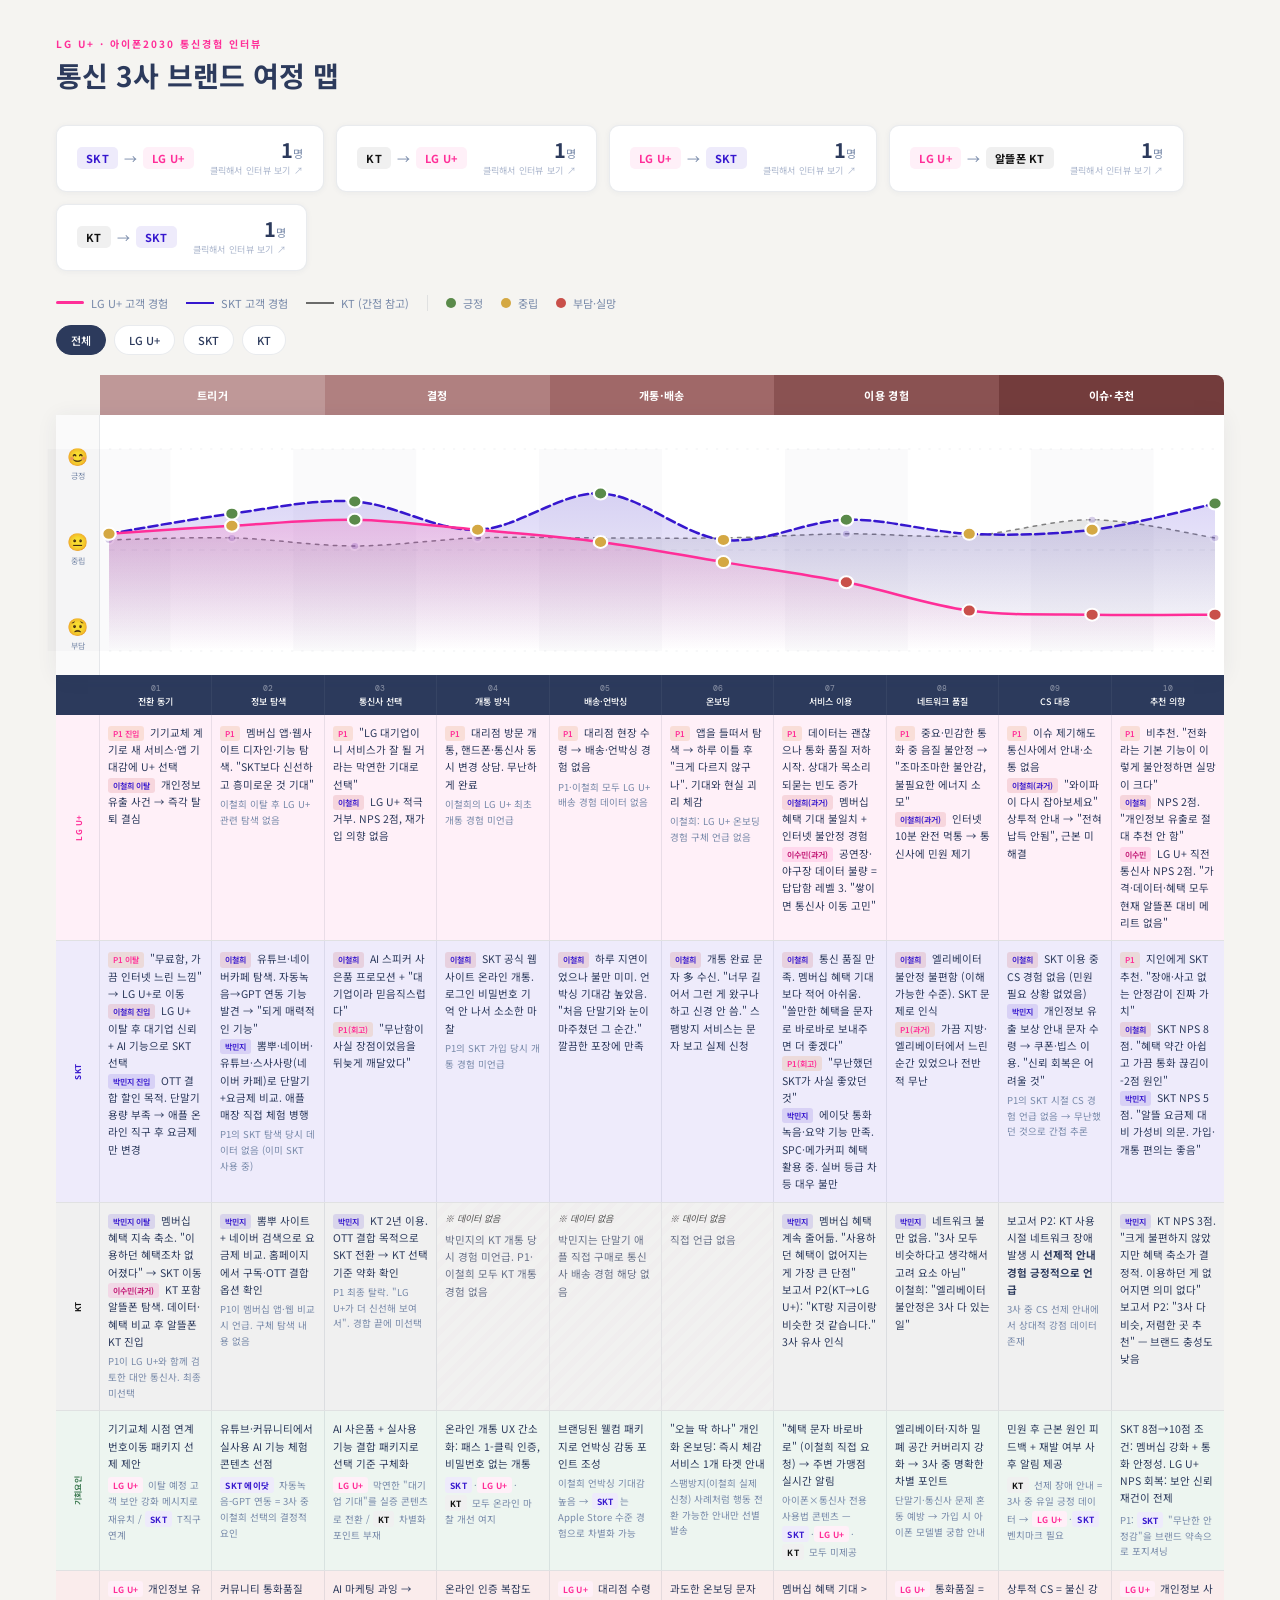
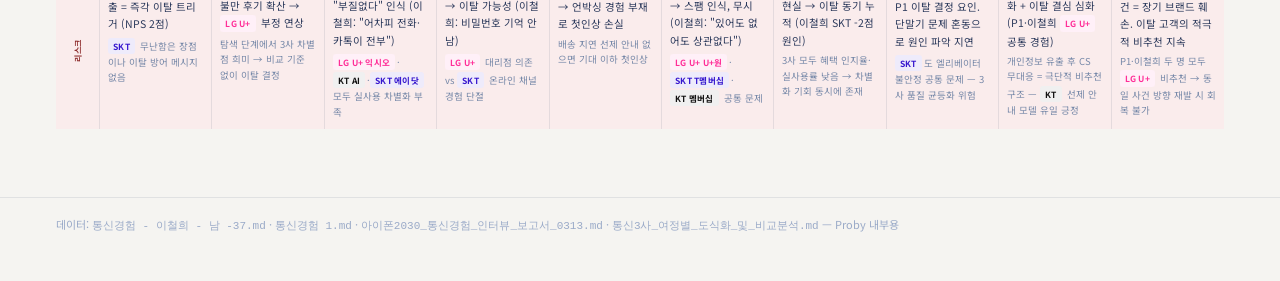
==== commit ebc9a6fa: "feat: 이수민·박민지 인터뷰 데이터 반영 - parseTranscript 함수 확장: [인터뷰어]/[사용자] 브래킷 포맷 지원 - rawTranscripts에 이수민(lgu→알" ====
--- a/index.html
+++ b/index.html
@@ -403,6 +403,8 @@
     }
     .src-p1 { background: rgba(217,119,32,0.15); color: var(--lgu); }
     .src-ch { background: rgba(184,28,28,0.12); color: var(--skt); }
+    .src-sm { background: rgba(255,46,152,0.12); color: #c01070; }   /* 이수민 */
+    .src-mj { background: rgba(54,23,206,0.12);  color: var(--skt); } /* 박민지 */
 
     /* Comp tags (기회요인·리스크 인라인 브랜드 칩) — :root 브랜드 팔레트와 .cw-brand와 동일 계열 */
     .comp { display: inline-block; font-size: 8.5px; font-weight: 700; padding: 1px 5px; border-radius: 3px; margin: 1px 2px 1px 0; letter-spacing: 0.03em; }
@@ -470,15 +472,26 @@
       <span class="cw-action">클릭해서 인터뷰 보기 ↗</span>
     </div>
   </div>
-  <div class="cluster-widget no-data">
+  <div class="cluster-widget" onclick="openCluster('lgu-kt')">
     <div class="cw-journey">
       <span class="cw-brand lgu">LG U+</span>
       <span class="cw-arrow-icon">→</span>
+      <span class="cw-brand kt">알뜰폰 KT</span>
+    </div>
+    <div class="cw-meta">
+      <span class="cw-count">1<span class="cw-count-unit">명</span></span>
+      <span class="cw-action">클릭해서 인터뷰 보기 ↗</span>
+    </div>
+  </div>
+  <div class="cluster-widget" onclick="openCluster('kt-skt')">
+    <div class="cw-journey">
       <span class="cw-brand kt">KT</span>
+      <span class="cw-arrow-icon">→</span>
+      <span class="cw-brand skt">SKT</span>
     </div>
     <div class="cw-meta">
-      <span class="cw-count">0<span class="cw-count-unit">명</span></span>
-      <span class="cw-action">데이터 없음</span>
+      <span class="cw-count">1<span class="cw-count-unit">명</span></span>
+      <span class="cw-action">클릭해서 인터뷰 보기 ↗</span>
     </div>
   </div>
 </div>
@@ -600,7 +613,8 @@
     <div class="cell-lgu">
       <div class="cell-text">
         <span class="src src-p1">P1</span> 데이터는 괜찮으나 통화 품질 저하 시작. 상대가 목소리 되묻는 빈도 증가<br>
-        <span class="src src-ch">이철희(과거)</span> 멤버십 혜택 기대 불일치 + 인터넷 불안정 경험
+        <span class="src src-ch">이철희(과거)</span> 멤버십 혜택 기대 불일치 + 인터넷 불안정 경험<br>
+        <span class="src src-sm">이수민(과거)</span> 공연장·야구장 데이터 불량 = 답답함 레벨 3. "쌓이면 통신사 이동 고민"
       </div>
     </div>
     <!-- 08 네트워크 품질 -->
@@ -621,7 +635,8 @@
     <div class="cell-lgu">
       <div class="cell-text">
         <span class="src src-p1">P1</span> 비추천. "전화라는 기본 기능이 이렇게 불안정하면 실망이 크다"<br>
-        <span class="src src-ch">이철희</span> NPS 2점. "개인정보 유출로 절대 추천 안 함"
+        <span class="src src-ch">이철희</span> NPS 2점. "개인정보 유출로 절대 추천 안 함"<br>
+        <span class="src src-sm">이수민</span> LG U+ 직전 통신사 NPS 2점. "가격·데이터·혜택 모두 현재 알뜰폰 대비 메리트 없음"
       </div>
     </div>
   </div>
@@ -633,13 +648,15 @@
     <div class="cell-skt">
       <div class="cell-text">
         <span class="src src-p1">P1 이탈</span> "무료함, 가끔 인터넷 느린 느낌" → LG U+로 이동<br>
-        <span class="src src-ch">이철희 진입</span> LG U+ 이탈 후 대기업 신뢰 + AI 기능으로 SKT 선택
+        <span class="src src-ch">이철희 진입</span> LG U+ 이탈 후 대기업 신뢰 + AI 기능으로 SKT 선택<br>
+        <span class="src src-mj">박민지 진입</span> OTT 결합 할인 목적. 단말기 용량 부족 → 애플 온라인 직구 후 요금제만 변경
       </div>
     </div>
     <!-- 02 정보 탐색 -->
     <div class="cell-skt">
       <div class="cell-text">
-        <span class="src src-ch">이철희</span> 유튜브·네이버카페 탐색. 자동녹음→GPT 연동 기능 발견 → "되게 매력적인 기능"
+        <span class="src src-ch">이철희</span> 유튜브·네이버카페 탐색. 자동녹음→GPT 연동 기능 발견 → "되게 매력적인 기능"<br>
+        <span class="src src-mj">박민지</span> 뽐뿌·네이버·유튜브·스사사랑(네이버 카페)로 단말기+요금제 비교. 애플 매장 직접 체험 병행
       </div>
       <div class="cell-sub">P1의 SKT 탐색 당시 데이터 없음 (이미 SKT 사용 중)</div>
     </div>
@@ -673,7 +690,8 @@
     <div class="cell-skt">
       <div class="cell-text">
         <span class="src src-ch">이철희</span> 통신 품질 만족. 멤버십 혜택 기대보다 적어 아쉬움. "쓸만한 혜택을 문자로 바로바로 보내주면 더 좋겠다"<br>
-        <span class="src src-p1">P1(회고)</span> "무난했던 SKT가 사실 좋았던 것"
+        <span class="src src-p1">P1(회고)</span> "무난했던 SKT가 사실 좋았던 것"<br>
+        <span class="src src-mj">박민지</span> 에이닷 통화녹음·요약 기능 만족. SPC·메가커피 혜택 활용 중. 실버 등급 차등 대우 불만
       </div>
     </div>
     <!-- 08 네트워크 품질 -->
@@ -686,7 +704,8 @@
     <!-- 09 CS 대응 -->
     <div class="cell-skt">
       <div class="cell-text">
-        <span class="src src-ch">이철희</span> SKT 이용 중 CS 경험 없음 (민원 필요 상황 없었음)
+        <span class="src src-ch">이철희</span> SKT 이용 중 CS 경험 없음 (민원 필요 상황 없었음)<br>
+        <span class="src src-mj">박민지</span> 개인정보 유출 보상 안내 문자 수령 → 쿠폰·빕스 이용. "신뢰 회복은 어려울 것"
       </div>
       <div class="cell-sub">P1의 SKT 시절 CS 경험 언급 없음 → 무난했던 것으로 간접 추론</div>
     </div>
@@ -694,38 +713,46 @@
     <div class="cell-skt">
       <div class="cell-text">
         <span class="src src-p1">P1</span> 지인에게 SKT 추천. "장애·사고 없는 안정감이 진짜 가치"<br>
-        <span class="src src-ch">이철희</span> SKT NPS 8점. "혜택 약간 아쉽고 가끔 통화 끊김이 -2점 원인"
+        <span class="src src-ch">이철희</span> SKT NPS 8점. "혜택 약간 아쉽고 가끔 통화 끊김이 -2점 원인"<br>
+        <span class="src src-mj">박민지</span> SKT NPS 5점. "알뜰 요금제 대비 가성비 의문. 가입·개통 편의는 좋음"
       </div>
     </div>
   </div>
 
-  <!-- ── KT Activities (간접 참고) ── -->
+  <!-- ── KT Activities ── -->
   <div class="grid-row" id="row-kt">
     <div class="row-label lbl-kt"><span>KT</span></div>
     <!-- 01 전환 동기 -->
-    <div class="cell-kt limited">
-      <div class="kt-limited-note">※ 간접 언급</div>
-      <div class="cell-text">P1이 LG U+와 함께 검토한 대안 통신사. 최종 미선택</div>
+    <div class="cell-kt">
+      <div class="cell-text">
+        <span class="src src-mj">박민지 이탈</span> 멤버십 혜택 지속 축소. "이용하던 혜택조차 없어졌다" → SKT 이동<br>
+        <span class="src src-sm">이수민(과거)</span> KT 포함 알뜰폰 탐색. 데이터·혜택 비교 후 알뜰폰 KT 진입
+      </div>
+      <div class="cell-sub">P1이 LG U+와 함께 검토한 대안 통신사. 최종 미선택</div>
     </div>
     <!-- 02 정보 탐색 -->
-    <div class="cell-kt limited">
-      <div class="kt-limited-note">※ 간접 언급</div>
-      <div class="cell-text">P1이 멤버십 앱·웹 비교 시 언급. 구체 탐색 내용 없음</div>
+    <div class="cell-kt">
+      <div class="cell-text">
+        <span class="src src-mj">박민지</span> 뽐뿌 사이트 + 네이버 검색으로 요금제 비교. 홈페이지에서 구독·OTT 결합 옵션 확인
+      </div>
+      <div class="cell-sub">P1이 멤버십 앱·웹 비교 시 언급. 구체 탐색 내용 없음</div>
     </div>
     <!-- 03 통신사 선택 -->
-    <div class="cell-kt limited">
-      <div class="kt-limited-note">※ 간접 언급</div>
-      <div class="cell-text">P1 최종 탈락. "LG U+가 더 신선해 보여서". 경합 끝에 미선택</div>
+    <div class="cell-kt">
+      <div class="cell-text">
+        <span class="src src-mj">박민지</span> KT 2년 이용. OTT 결합 목적으로 SKT 전환 → KT 선택 기준 약화 확인
+      </div>
+      <div class="cell-sub">P1 최종 탈락. "LG U+가 더 신선해 보여서". 경합 끝에 미선택</div>
     </div>
     <!-- 04 개통 방식 -->
     <div class="cell-kt limited">
       <div class="kt-limited-note">※ 데이터 없음</div>
-      <div class="cell-text">P1·이철희 모두 KT 개통 경험 없음</div>
+      <div class="cell-text">박민지의 KT 개통 당시 경험 미언급. P1·이철희 모두 KT 개통 경험 없음</div>
     </div>
     <!-- 05 배송·언박싱 -->
     <div class="cell-kt limited">
       <div class="kt-limited-note">※ 데이터 없음</div>
-      <div class="cell-text">직접 언급 없음</div>
+      <div class="cell-text">박민지는 단말기 애플 직접 구매로 통신사 배송 경험 해당 없음</div>
     </div>
     <!-- 06 온보딩 -->
     <div class="cell-kt limited">
@@ -733,14 +760,18 @@
       <div class="cell-text">직접 언급 없음</div>
     </div>
     <!-- 07 서비스 이용 -->
-    <div class="cell-kt limited">
-      <div class="kt-limited-note">※ 간접 참고</div>
-      <div class="cell-text">보고서 P2(KT→LG U+): "KT랑 지금이랑 비슷한 것 같습니다." 3사 유사 인식</div>
+    <div class="cell-kt">
+      <div class="cell-text">
+        <span class="src src-mj">박민지</span> 멤버십 혜택 계속 줄어듦. "사용하던 혜택이 없어지는 게 가장 큰 단점"<br>
+        보고서 P2(KT→LG U+): "KT랑 지금이랑 비슷한 것 같습니다." 3사 유사 인식
+      </div>
     </div>
     <!-- 08 네트워크 품질 -->
-    <div class="cell-kt limited">
-      <div class="kt-limited-note">※ 간접 참고</div>
-      <div class="cell-text">이철희: "엘리베이터 불안정은 3사 다 있는 일". 유플러스 속도는 과거 느렸다는 기억(P2)</div>
+    <div class="cell-kt">
+      <div class="cell-text">
+        <span class="src src-mj">박민지</span> 네트워크 불만 없음. "3사 모두 비슷하다고 생각해서 고려 요소 아님"<br>
+        이철희: "엘리베이터 불안정은 3사 다 있는 일"
+      </div>
     </div>
     <!-- 09 CS 대응 -->
     <div class="cell-kt">
@@ -750,9 +781,11 @@
       <div class="cell-sub">3사 중 CS 선제 안내에서 상대적 강점 데이터 존재</div>
     </div>
     <!-- 10 추천 의향 -->
-    <div class="cell-kt limited">
-      <div class="kt-limited-note">※ 간접 참고</div>
-      <div class="cell-text">보고서 P2: "3사 다 비슷, 저렴한 곳으로 추천하겠다" — KT 직접 추천/비추천 데이터 없음</div>
+    <div class="cell-kt">
+      <div class="cell-text">
+        <span class="src src-mj">박민지</span> KT NPS 3점. "크게 불편하지 않았지만 혜택 축소가 결정적. 이용하던 게 없어지면 의미 없다"<br>
+        보고서 P2: "3사 다 비슷, 저렴한 곳 추천" — 브랜드 충성도 낮음
+      </div>
     </div>
   </div>
 
@@ -1170,17 +1203,27 @@
   let cur = null;
   for (let i = 0; i < lines.length; i++) {
     const line = lines[i];
-    const aiM   = line.match(/^AI 인터뷰어(\d+:\d+)$/);
-    const userM = line.match(/^참여자(\d+:\d+)$/);
+    const aiM    = line.match(/^AI 인터뷰어(\d+:\d+)$/);
+    const userM  = line.match(/^참여자(\d+:\d+)$/);
+    // bracket format: [인터뷰어]: text  /  [사용자]: text
+    const aiB    = line.match(/^\[인터뷰어\]:\s*(.*)/);
+    const userB  = line.match(/^\[사용자\]:\s*(.*)/);
     if (aiM) {
       if (cur) raw_turns.push(cur);
       cur = { role:'ai', time:aiM[1], text:'' };
     } else if (userM) {
       if (cur) raw_turns.push(cur);
       cur = { role:'user', time:userM[1], text:'' };
+    } else if (aiB) {
+      if (cur) raw_turns.push(cur);
+      cur = { role:'ai', time:'', text: aiB[1].trim() };
+    } else if (userB) {
+      if (cur) raw_turns.push(cur);
+      cur = { role:'user', time:'', text: userB[1].trim() };
     } else if (cur) {
       const t = line.trim();
-      if (t) cur.text += (cur.text ? ' ' : '') + t;
+      if (t && !t.startsWith('---') && !t.startsWith('[사용자 입력]') && !t.startsWith('이름을') && !t.startsWith('사례비'))
+        cur.text += (cur.text ? ' ' : '') + t;
     }
   }
   if (cur) raw_turns.push(cur);
@@ -1193,7 +1236,7 @@
       merged.push({...turn});
     }
   }
-  return merged;
+  return merged.filter(t => t.text.trim());
 }
 
 /* ─── RAW TRANSCRIPT DATA ─── */
@@ -2185,6 +2228,693 @@
 
 AI 인터뷰어43:49
 오늘 인터뷰 참여해주셔서 감사합니다. 사례비 지급을 위해 담당자가 1~2일 이내로 연락 드릴 예정입니다. 감사합니다`
+
+sumin: `# 이수민 — 통신 경험 인터뷰 전사
+
+[사용자 입력]
+이름을 적어주세요: 이수민
+사례비 지급을 위해 전화번호를 적어주세요: 01024007929
+
+------------------------------------------------------------------------------------------------
+
+[인터뷰어]: 안녕하세요 반갑습니다 :) 오늘 저화 편하게 대화 나눠주시면 됩니다. 준비 되셨으면, "준비 되었어요" 라고 말씀하시고, 입력 버튼이 활성화 되면 눌러주시면 됩니다
+
+[사용자]: 준비되었어요.
+
+[인터뷰어]: 그럼 시작해보겠습니다. 아이폰을 쓰고 계시죠? 아이폰을 사용한 전체 기간은 약 얼마정도 되시나요? 
+
+[사용자]: 아이폰을 사용한 지는 한 6년 정도 된 것 같습니다.
+
+[인터뷰어]: 6년이나 사용하셨군요. 혹시 아이폰을 쓰시기 전에 다른 브랜드의 스마트폰을 사용해보신 적도 있으신가요?
+
+[사용자]: 네, 갤럭시 노트 시리즈를 사용했었습니다.
+
+[인터뷰어]: 갤럭시 노트 시리즈를 쓰시다가 아이폰으로 바꾸셨는데, 특별히 아이폰을 계속 선호하게 된 이유가 있으신가요?
+
+[사용자]: 맥 iOS 끼리의 연동성이 좋았기 때문에 아이패드를 쓰면서 계속 아이폰을 쓰게 된 것 같습니다.
+
+[인터뷰어]: 아이폰이 계속 새로 출시 되잖아요? 단말기를 바꾸는 주기가 대략 어떻게 되는 편이세요?
+
+[사용자]: 3년에서 4년 정도 됩니다.
+
+[인터뷰어]: 그렇게 3~4년 주기로 새 아이폰으로 바꾸실 때, 기존에 쓰시던 사진이나 앱 같은 데이터들은 보통 어떤 방식으로 옮기시는 편인가요?
+
+[사용자]: 아이폰에서 아이폰으로 옮기기 때문에 정보 전송을 할 수 있어서 그런 걸 활용하는 편입니다.
+
+[인터뷰어]: 현재 사용중인 통신사는 어디인가요?
+
+[사용자]: 알뜰폰 KT를 사용하고 있습니다.
+
+[사용자]: 네.
+
+[인터뷰어]: 알뜰폰 KT는 이용하신 지 얼마나 되셨나요?
+
+[사용자]: 2년 정도 된 것 같습니다.
+
+[인터뷰어]: 그렇군요. 현재 매달 납부하시는 통신 요금은 대략 얼마 정도인가요?
+
+[사용자]: 약 2만 원 정도인 것 같습니다.
+
+[인터뷰어]: 그렇군요, 알뜰폰을 합리적으로 잘 이용하고 계시네요. 혹시 해당 통신 요금은 어떤 방식으로 납부하고 계신가요?
+
+[사용자]: 그냥 매달 계좌이체 되는 형식으로 이용하고 있습니다.
+
+[인터뷰어]: 그렇군요. 혹시 그 요금은 본인 명의의 계좌에서 직접 납부하고 계신가요?
+
+[인터뷰어]: 현재 이용 중인 통신사로 바꾸기 전에는 어떤 통신사를 사용하셨나요?
+
+[사용자]: 그냥 SKT도 써봤고 알뜰폰 SKT나 LG U+도 써봤던 것 같습니다.
+
+[사용자]: 네.
+
+[인터뷰어]: 다양한 통신사를 거쳐 오셨군요. 그렇다면 이전에 사용하셨던 SKT나 LG U+ 같은 통신사들은 각각 대략 어느 정도 기간 동안 이용하셨나요?
+
+[사용자]: SKT는 한 2, 3년 정도 사용했던 것 같고 LG U+도 그 정도 사용했던 것 같습니다.
+
+[인터뷰어]:  최근에 통신사 변경을 하셨던 당시의 기억을 떠올리면서 말씀 해주세요. 먼저 빠르게 확인 차, 통신사 변경은 온라인으로 하셨나요? 아니면 오프라인 대리점에서 하셨나요? 
+
+[사용자]: 온라인으로 했습니다.
+
+[인터뷰어]: 그렇군요. 온라인으로 통신사를 변경하셨을 때, 구체적으로 어떤 사이트나 플랫폼을 통해 가입을 진행하셨나요?
+
+[사용자]: 알뜰폰을 알아보면서 알뜰폰 계열사 어플을 설치하고 거기서 개통 신청을 했던 것 같습니다.
+
+[인터뷰어]: 그 어플을 통해 가입 신청을 하시는 과정에서, 혹시 불편하거나 막혔던 순간은 없으셨나요?
+
+[사용자]: 번호 이동도 하지 않았고 그냥 개통 신청만 했던 것 같아서 딱히 어려운 점은 없었던 것 같습니다.
+
+[인터뷰어]: 가입 신청을 마치고 나서 실제 단말기를 수령하기까지는 대략 어느 정도 시간이 걸리셨나요?
+
+[사용자]: 단말기를 따로 구입했던 거라서 이미 단말기를 수령과 동시에 가입 신청을 했던 것 같습니다.
+
+[인터뷰어]: 그렇군요, 단말기를 미리 준비해두고 개통만 진행하셨던 거네요. 그럼 가입 신청부터 개통이 완료될 때까지 통신사로부터 안내 메시지나 알림을 받으셨을 텐데, 기억에 남는 내용이 있으신가요?
+
+[사용자]: 그냥 통상적인 가입 신청 완료됐다는 메시지랑 개통이 완료될 때까지 시간이 얼마나 소요될 예정인지 그리고 개통이 완료됐다 정도의 메시지만 받았던 것 같습니다.
+
+[인터뷰어]: 통신사를 변경하셨을 당시에 생각의 흐름이 궁금합니다.
+통신사를 바꿔야겠다가 먼저 떠오르셨는지, 아니면 단말기를 바꿔야겠다가 먼저 떠오르셨는지 궁금합니다
+
+[사용자]: 우선은 단말기를 바꾸지 않아도 통신사를 바꾼 경우가 있습니다. 데이터 사용량이라든가 혜택이 더 좋은 경우에는 통신사를 바꾸거나 아니면 통신사 안에서도 요금제를 바꾸 었던 경험이 몇 번 있습니다.
+
+[인터뷰어]: 그렇군요. 그럼 단말기 교체 없이 통신사만 변경하기로 마음먹으셨을 때, 구체적으로 어떤 계기나 이유가 가장 크게 작용했나요?
+
+[사용자]: 알뜰폰 통신사별 요금제를 알아봤을 때 지금 쓰는 요금제보다 데이터 추가 제공이라거나 아니면 밀리의 서재나 OTT 서비스를 추가적으로 이용할 수 있게 해준다고 해서 가격이 비슷하거나 조금 더 낮다면 그렇게 혜택이 좋은 걸로 바꾸는 게 좋을 것 같다는 생각을 했습니다.
+
+[인터뷰어]: 그때 알뜰폰 요금제 정보를 찾아보실 때, 주로 어떤 채널이나 사이트를 활용하셨나요? 어플 외에도 커뮤니티나 비교 사이트 등을 따로 참고하셨는지 궁금합니다.
+
+[사용자]: 네이버에 검색해서 알뜰폰 요금제 관련 정보를 미리 찾아보았고 그 뒤에는 싸다는 추천 글을 통해서 알게 됐고 나중에 세부적인 요금제를 찾을 때는 각 통신사 사이트에 들어가서 요금제를 확인했습니다.
+
+[인터뷰어]: 네이버 검색이나 추천 글을 통해 정보를 찾아보셨다고 하셨는데, 그 과정에서 지금도 기억에 남을 만큼 특별히 의미 있었거나 결정에 큰 도움을 주었던 정보가 있었나요?
+
+[사용자]: 어, 처음에 알아볼 때는 네이버 검색을 했었는데 그 다음에 지금 정착한 요금제는 가족의 추천으로 했었어서 크게 기억에 남는 건 딱히 없습니다.
+
+[인터뷰어]: 그렇군요, 가족분의 추천이 결정에 큰 역할을 했네요. 혹시 통신사를 변경하실 당시에 가입 혜택이나 특정 프로모션, 혹은 이벤트 같은 요소들이 선택에 영향을 주었는지도 궁금합니다.
+
+[사용자]: 네, 많이 좋았습니다. 많이 주웠습니다. 영향을 주었다는 뜻입니다.
+
+[인터뷰어]: 그렇군요, 프로모션이 선택에 긍정적인 영향을 주었네요. 구체적으로 어떤 프로모션이나 혜택이었고, 그것이 왜 결정에 큰 도움이 되었는지 조금 더 자세히 말씀해 주실 수 있을까요?
+
+[사용자]: 저는 기본적으로 통화를 많이 하지 않는 스타일이라서 통화량이나 메시지량은 크게 소용이 없었고요. 데이터를 많이 주는 게 필요했었기 때문에 기본 데이터 씹기가 플러스 서비스 혜택으로 매달 20기가 플러스 이런 식으로 데이터를 많이 주는 통신사의 요금제가 좋아서 선택을 하게 되었던 것 같습니다.
+
+[인터뷰어]: 데이터 혜택이 결정적인 이유였군요. 그렇다면 여러 통신사 중에서 최종적으로 지금 사용 중인 곳을 선택하실 때, 데이터 혜택 외에 다른 통신사와 비교해서 가장 결정적이었던 요소 1순위는 무엇이었나요?
+
+[사용자]: 우선은 데이터가 가장 좋긴 했는데 가격도 합리적이고 추가적으로 밀리의 서재 무료 이용권이라는 혜택이 있었어서 선택했습니다.
+
+[인터뷰어]: 단말기 개통할 때 USIM이랑 ESIM 중에 무엇을 선택하셨나요?
+
+[사용자]: 유심이요.
+
+[인터뷰어]: 그렇군요. 혹시 eSIM 대신 일반 유심을 선택하신 특별한 이유가 있으신가요?
+
+[사용자]: 특별한 이유는 없고 여태까지 항상 유심만 사용했었기 때문에 유심을 선택했습니다.
+
+[인터뷰어]: 개통하는 과정 중에서 통신사로부터 안내와 가이드를 받으셨었나요?
+
+[사용자]: 네,
+
+[인터뷰어]: 그때 대리점 직원을 통해 직접 설명을 들으셨나요, 아니면 문자나 카카오톡 같은 비대면 경로로 안내를 받으셨나요?
+
+[사용자]: 문자를 통한 비대면 경로로 안내받았습니다.
+
+[인터뷰어]: 그 문자로 받은 안내 내용이 구체적으로 어떤 것이었으며, 실제 개통을 진행하실 때 얼마나 도움이 되셨나요?
+
+[사용자]: 구체적으로 기억이 나진 않습니다. 한 2년 정도 지났기 때문에 그러나 순차적인 방법을 설명해 주었기 때문에 실제로 개통을 혼자서 집에서 진행할 때 도움이 되었습니다.
+
+[인터뷰어]: 단말기 개통이 완료된 바로 직후 시점을 떠올려봐주세요. 개통이 완료된 직후에 통신사로 부터 받은 안내가 있으셨나요? 
+
+[사용자]: 개통이 완료되었다는 연락을 받았었습니다.
+
+[인터뷰어]: 그 연락을 받으셨을 때, 개통 완료 사실 외에 부가 서비스 이용 방법이나 단말기 설정 가이드 같은 추가적인 안내 사항도 함께 포함되어 있었나요?
+
+[사용자]: 부가서비스 이용 방법은 제가 사용하는 통신사 어플에 들어가서 신청을 하는 거였고요. 단말기는 따로 구매했었기 때문에 단말기 설정 가이드 같은 건 존재하지 않았습니다.
+
+[인터뷰어]: 통신사 앱을 통해 부가서비스를 신청하라는 안내를 받으셨을 때, 그 내용이 실제 서비스를 이용하거나 설정하시는 데에 충분히 도움이 되었나요?
+
+[사용자]: 네, 앱에서 찾아보면 되니까요.
+
+[인터뷰어]: 단말기 개통이 완료된 후 약 2주 정도 동안통신사로 부터 받은 안내가 있으셨나요?
+
+[사용자]: 단말기를 개통한 게 시간이 조금 돼서 정확히 기억이 나지는 않긴 하지만 있었던 것 같습니다. 이외에도 단말기는 그대로지만 요금제를 바꾸었을 때 2주 안에 통신사로부터 또 연락을 받았던 것 같습니다.
+
+[인터뷰어]: 그때 받으셨던 안내는 구체적으로 어떤 내용이었는지 기억나시나요?
+
+[사용자]: 요금제에 관련해서 다음 달 언제 요금이 청구가 된다라거나 데이터 추가 혜택 서비스 지급이 완료되었다거나 그런 식으로 연락이 왔었던 것 같습니다.
+
+[인터뷰어]: 그런 안내들이 실제 통신 서비스를 이용하시거나 궁금증을 해소하시는 데에 어느 정도 도움이 되셨나요?
+
+[사용자]: 네, 저는 어느 정도 도움이 됐습니다. 아, 그리고 방금 까먹어서 말씀을 못 드렸었는데 요금제 혜택 중에 상품권을 주는 것도 있었어서 그런 거 지급 연락도 받았었습니다.
+
+[인터뷰어]: 상품권 지급이나 요금제 혜택 같은 안내를 받으셨을 때, 통신사로부터 그런 연락을 받는다는 점에 대해서는 어떤 기분이 드셨나요?
+
+[사용자]: 그러한 혜택 때문에 가입했는데 놓치지 않고 안내를 해주었기 때문에 만족스러웠습니다.
+
+[인터뷰어]: 다음 몇가지 항목들에 대해서 충분히 안내를 받으셨었는지 생각해봐주세요. 먼저, 전반적으로 단말기를 설정하는 방법에 대해서 특별히 안내를 받았거나, 통신사로부터 도움을 받았던게 있으셨나요? 
+
+[사용자]: 전에도 말씀드렸지만 저는 단말기는 따로 구매를 하고 요금제만 개통했기 때문에 단말기를 설정하는 방법에 대해서는 특별히 안내받은 게 없습니다.
+
+[인터뷰어]: 데이터를 옮기는 방법에 대해서 특별히 안내를 받았거나, 통신사로부터 도움을 받았던게 있으셨나요? 
+
+[사용자]: 이 또한 마찬가지로 저는 요금제만 바꾸었던 경험이 많아서 단말기를 따로 구매했기 때문에 따로 통신사로부터 도움을 받았던 건 없습니다.
+
+[인터뷰어]: 구독 서비스에 대해서 특별히 안내를 받았거나, 통신사로부터 도움을 받았던게 있으셨나요?
+
+[사용자]: 구독 서비스 신청은 어떻게 하면 된다 정도만 문자로 받았고 이제 앱에 들어가서 구체적으로 어떻게 하면 되는지 에 대한 설명을 받을 수 있었습니다.
+
+[인터뷰어]: 그렇게 문자와 앱을 통해 받으신 안내가 실제 구독 서비스를 이용하거나 이해하시는 데에 얼마나 도움이 되셨나요?
+
+[사용자]: 저는 완전히 만족합니다.
+
+[인터뷰어]: 멤버십 혜택에 대해서 특별히 안내를 받았거나, 통신사로부터 도움을 받았던게 있으셨나요?
+
+[사용자]: 사실상 지금은 알뜰폰 요금제를 사용하고 있기 때문에 딱히 멤버십 혜택이라 할 게 크게 있는지는 모르겠는데요. 예전에 SKT를 사용했었을 때는 학생이었어서 SKT 멤버십 어플리케이션으로 이런저런 혜택을 조금씩 받았던 것 같습니다.
+
+[인터뷰어]: 그때 SKT 멤버십 앱을 이용하실 때, 구체적으로 어떤 혜택들을 주로 확인하셨고 어떤 방식으로 안내를 받으셨는지 기억나시나요?
+
+[사용자]: 어, 제로틴위크 정확한 이름은 아니지만 보통 이런 식으로 티네이저 고객들을 대상으로 한 혜택이 있었기 때문에 카페 할인이라거나 피자 할인이라거나 이런 식으로 보통 요식업 관련한 혜택을 받았던 것 같습니다.
+
+[인터뷰어]: 답변 감사합니다. 당시 혜택을 이용하실 때, 앱을 직접 켜서 확인하셨던 건지, 아니면 통신사에서 보내주는 문자나 푸시 알림을 보고 혜택을 알게 되셨는지 궁금합니다.
+
+[사용자]: 보통은 어플 푸시 알람을 보고 확인했던 것 같습니다.
+
+[인터뷰어]: 그렇게 푸시 알림을 통해 제로틴위크 같은 혜택을 접하셨을 때, 실제로 이용하시면서 '이런 안내는 정말 유용하다'거나 '도움이 된다'고 느끼셨던 점이 있었나요?
+
+[사용자]: 당시에 어, 특별 이벤트 같은 걸로 데이터 추가 제공도 있었고 제가 좋아하는 카페 브랜드 할인 혜택도 있었기 때문에 도움이 된다고 생각했습니다.
+
+[인터뷰어]: 보안 서비스에 대해서 특별히 안내를 받았거나, 통신사로부터 도움을 받았던게 있으셨나요?
+
+[사용자]: 크게 없는 것 같습니다.
+
+[인터뷰어]: 현재 통신사 이동 후 적응하기까지 어떠셨나요? 특별히 어려운 점은 없었나요?
+
+[사용자]: 특별히 어려운 점은 없었습니다.
+
+[인터뷰어]: 현재 통신사로 이동할 때 어떤점을 가장 기대하셨었나요?
+
+[사용자]: 합리적인 가격과 더 많은 데이터 용량과 혜택을 기대했던 것 같습니다.
+
+[인터뷰어]: 말씀해주신 가격이나 데이터, 혜택 부분에서 기대하셨던 만큼 실제로 만족하며 이용하고 계신가요?
+
+[사용자]: 네, 저는 현재 만족합니다.
+
+[인터뷰어]: 만약 주변에 통신사를 변경하고 싶어하는 지인이 있다면, 본인이 현재 이용중인 통신사를 얼마나 추천해보시겠어요? 0점을 주시면 절대 추천하지 않는다, 10점을 주시면 무조건 추천한다, 입니다
+
+[사용자]: 그 지인이 저랑은 휴대폰을 이용하는 양상이 다르다면 10점까지는 주지 못하겠지만 저처럼 전화나 문자를 많이 이용하지 않는 사람이라면 10점 주고 싶습니다.
+
+[인터뷰어]: 그렇게 점수를 매기실 때, 가입 신청부터 실제 개통까지 경험하셨던 전체 과정 중에서 가장 크게 영향을 미쳤던 요소는 무엇인가요?
+
+[사용자]: 우선 가입 신청부터 실제 개통까지 혼자서 했는데 어려울 점이 없었기 때문에 그게 장점이라는 생각이 들고요. 가격적인 측면이 아무래도 가장 장점이라고 느껴지는 것 같습니다.
+
+[인터뷰어]: 만약 주변에 통신사를 변경하고 싶어하는 지인이 있다면, 이번에는 현재말고, 직전에 이용했던 통신사를 얼마나 추천해보시겠어요? 0점을 주시면 절대 추천하지 않는다, 10점을 주시면 무조건 추천한다, 입니다 
+
+[사용자]: 2점 정도 주겠습니다.
+
+[인터뷰어]: 그렇게 낮은 점수를 주신 데에는 분명히 아쉬운 점이 있으셨을 것 같은데, 2점이라는 점수를 주신 구체적인 이유가 무엇인지 말씀해 주실 수 있을까요?
+
+[사용자]: 딱히 큰 혜택을 받지 못했던 것 같습니다.
+
+[인터뷰어]: 혜택이 부족하다고 느끼셨군요. 그렇다면 가입부터 이용까지 전체 과정을 통틀어, 그 점수를 주게 된 가장 결정적인 이유를 딱 하나만 꼽는다면 무엇일까요?
+
+[사용자]: 현재 이용하는 통신사 요금제에 비해서 가격적으로도 큰 메리트가 없고 데이터 용량이라거나 부가적인 혜택이라거나 다른 측면에서도 별 메리트가 없기 때문에 이런 점수를 주게 됐습니다.
+
+[인터뷰어]: 이전 통신사, 현재 통신사 통틀어서 오랫동안 사용을 해보셨을 때, 결국 통신사 경험에서 가장 중요한 요소는 _______ 이다 에서 빈칸을 채워주세요. 
+
+[사용자]: 합리적인 가격
+
+[인터뷰어]: 그렇다면 혹시 네트워크 품질은 통신사를 선택하거나 유지하는 데 있어 어느 정도 비중을 차지한다고 생각하시나요? 그 이유도 함께 말씀해 주세요.
+
+[사용자]: 아, 네트워크 품질 또한 중요한 것 같습니다. 저 같은 경우에는 데이터를 굉장히 많이 사용하기 때문에 데이터가 사람이 많은 곳에서 잘 터지지 않을 때 굉장히 불편함을 느낍니다.
+
+[인터뷰어]: 그렇다면 통신사를 선택할 때 멤버십 할인이나 제휴 혜택 같은 '다양한 혜택'도 중요한 요소라고 생각하시나요, 아니면 크게 신경 쓰지 않는 편이신가요?
+
+[사용자]: 매우 중요하다고 생각합니다.
+
+[인터뷰어]: 그렇다면 통신사 서비스에서 개인정보 보호나 데이터 보안 같은 요소는 통신사를 선택하거나 유지하는 데 있어 어느 정도 중요하다고 생각하시나요?
+
+[사용자]: 매우 중요하다고 생각합니다. 안 그래도 얼마 전에 3사 다 개인정보 유출이 있었기 때문에 도토리 키재기라고 생각은 들지만 보안 자체도 중요하고 그 후에 대처도 중요하다고 생각합니다.
+
+[인터뷰어]: 그렇다면 통신사에서 제공하는 다양한 부가 서비스들도 통신사를 선택하거나 유지하는 데 있어 중요한 요소라고 생각하시나요, 아니면 크게 신경 쓰지 않는 편이신가요?
+
+[사용자]: 중요한 요소라고 생각합니다.
+
+[인터뷰어]: 지금까지 통신사를 이용하시면서 여러 요소가 중요하다고 말씀해 주셨는데요, 반대로 막상 써보니 통신사를 선택할 때 '이런 건 굳이 신경 쓸 필요가 없었구나' 싶었던 부질없는 요소가 있다면 무엇인가요?
+
+[사용자]: 예를 들어 주실 수 있나요?
+
+[인터뷰어]: 제 설명이 조금 모호했군요. 예를 들어, 가입할 때는 화려한 광고나 사은품 때문에 혹해서 선택했지만, 막상 실제로 써보니 '이건 굳이 따질 필요가 없었네' 싶었던 요소가 있으신가요? 통신사 브랜드 이미지나 매장 접근성 같은 것들이 그 예가 될 수 있을 것 같습니다.
+
+[사용자]: 음, 말씀하신 대로 광고나 광고 모델이나 통신사 브랜드 이미지, 매장 접근성 이런 것들이 딱히 필요는 없는 것 같습니다.
+
+[인터뷰어]: 통신 쪽 말고, 단말기 하드웨어 측면에서 통신사 쪽에서 더 챙기거나 케어해줬으면 하는 부분이 있을까요? 
+
+[사용자]: 단말기 하드웨어는 사실 아이폰이면 애플케어를 들거나 아니면 들지 않고 생으로 애플케어 센터에 가서 수리하는 방법밖에 없는데 이런 측면이 통신사와 결합을 해서 더욱더 합리적인 가격으로 나온다면 이 또한 어느 정도 긍정적으로 검토를 해볼 만한 사안인 것 같습니다.
+
+[인터뷰어]: 통신, 네트워크의 품질 관련해서 조금이라도 불편했거나 불만이었던 경우가 있으셨나요? 아주 사소한 부분이라도 괜찮으니 한번 생각해봐주세요
+
+[사용자]: 저는 뮤지컬 감상이나 야구장 가서 야구 경기 관람 같은 것들이 취미인데 뮤지컬 좌석, 특히 2층, 3층 같은 곳에 앉았을 때 좌석에서 데이터가 잘 터지지 않는 경험을 많이 했었고 야구장 같은 경우도 사람이 매우 많이 밀집되기 때문에 데이터가 원활하게 터지지 않는 경우들이 발생했습니다. 이럴 때 매우 불편함을 느꼈고 이런 불편들이 쌓이다 보면 통신사를 옮기는 것까지 생각해 보게 되는 것 같습니다.
+
+[인터뷰어]: 말씀해주신 공연장이나 야구장에서의 데이터 불편함은 현재 사용 중인 통신사에서 겪으신 일인가요, 아니면 이전에 사용하던 통신사에서 겪으셨던 일인가요?
+
+[사용자]: 이전에 사용하던 통신사에서도 겪었고 현재 사용하는 통신사에서도 겪었습니다.
+
+[인터뷰어]: 그렇게 공연장이나 야구장에서 데이터가 원활하지 않을 때, 당시 기분은 어느 정도셨나요? 1번 미미함, 2번 불편함, 3번 답답함, 4번 분노나 포기 중 하나로 말씀해 주시겠어요?
+
+[사용자]: 3번이요.
+
+[인터뷰어]: 그렇게 답답함을 느끼셨던 상황이 통신사 네트워크 자체의 문제라고 생각하시나요, 아니면 사용하시던 단말기 기기 측면의 문제라고 생각하시나요?
+
+[사용자]: 네트워크의 문제라고 생각합니다.
+
+[인터뷰어]: 혹시 아이폰이나 갤럭시 같은 단말기 종류에 따라서도 네트워크 품질에 차이가 있을 수 있다는 사실을 알고 계셨나요?
+
+[사용자]: 크게 생각해 보지 않았습니다.
+
+[인터뷰어]: 단말기 기종에 따라 네트워크 품질에 차이가 있을 수 있다는 점을 처음 접하셨을 텐데, 이 사실을 알고 나니 기존에 느끼셨던 통신사 네트워크에 대한 생각에 변화가 좀 생기셨나요?
+
+[사용자]: 아니요. 제가 저가형 아이폰이나 다른 브랜드 휴대폰을 사용하는 것도 아니고 되게 고가형 제품을 사용하는데 단말기 기종에 따라 네트워크의 품질의 차이가 있다 한들 통신사에서 네트워크 관리에 더 힘을 쓴다면 이러한 이야기까지는 안 나올 수 있지 않을까 싶습니다.
+
+[인터뷰어]: 네트워크나 통신 품질과 관련해서, 통신사 쪽에 민원을 넣어봤던 적이 있나요?
+
+[사용자]: 없습니다.
+
+[인터뷰어]: 통신사에서 제공하는 혜택은 잘 사용하고 계신가요?
+
+[인터뷰어]: 그렇군요. 현재 제공되는 통신사 혜택들에 대해서는 전반적으로 충분히 만족하고 계신 편인가요?
+
+[사용자]: 네.
+
+[인터뷰어]: 그렇다면 평소에 주로 어떤 혜택을 어떤 곳에서 가장 유용하게 사용하고 계신가요?
+
+[사용자]: 저는 데이터 추가 제공 혜택을 지하철에서도 많이 쓰고 강의실에서도 많이 쓰고 야외에서 많이 쓰는 편이고 밀리의 서재도 무료로 이용할 수 있어서 집에 있는 이북 리더기로 로그인을 해서 책을 읽는 데 쓰고 있습니다.
+
+[인터뷰어]: 정말 알차게 혜택을 활용하고 계시네요. 혹시 평소에 통신사를 이용하시면서 '이런 혜택이 새로 생기면 좋겠다' 하고 아쉬웠던 점이 있으신가요?
+
+[사용자]: 요즘 OTT 종류도 매우 많고 따로따로 구독하려면 되게 비싸고 번거로운데 추가 혜택으로 밀리의 서재도 좋지만 OTT를 선택할 수 있는 게 있었으면 좋겠습니다.
+
+[인터뷰어]: OTT 서비스를 선택할 수 있는 혜택이 있다면 정말 유용하겠네요. 혹시 지금보다 더 혜택을 편리하게 확인하거나 사용하실 수 있도록, 통신사 측에서 개선해 주었으면 하는 점이 있으신가요?
+
+[사용자]: 딱히 생각나는 건 없습니다.
+
+[인터뷰어]: 혹시 사용 중인 기기가 아이폰이신가요? 아이폰 유저만을 위한 통신사 혜택이 따로 있다는 점은 알고 계셨는지 궁금합니다.
+
+[사용자]: 아이폰입니다. 따로 있는지는 잘 모랐습니다.
+
+[인터뷰어]: 그렇군요. 만약 아이폰을 더 잘 활용할 수 있도록 통신사에서 특별한 혜택을 제공한다면, 어떤 점이 가장 기대되시나요?
+
+[사용자]: 질문이 되게 모호해서 어떤 특별한 혜택이 있을지 모르겠습니다.
+
+[인터뷰어]: 현재 이용중인 보안 관련 서비스가 있으신가요?
+
+[사용자]: 아마 없는 걸로 압니다.
+
+[인터뷰어]: 혹시 통신사에서 제공하는 'USIM 보호 서비스'에 대해 들어보셨거나 이용해 보신 적이 있으신가요?
+
+[사용자]: 이름만 들어본 것 같습니다.
+
+[인터뷰어]: 그렇군요. 혹시 통신사에서 제공하는 '피싱해킹 안심 보험'이라는 서비스에 대해서도 들어보신 적이 있으신가요?
+
+[사용자]: 잘 모릅니다.
+
+[인터뷰어]: 그럼 혹시 통신사에서 제공하는 '보이스피싱 탐지' 서비스에 대해서는 들어보셨거나 이용해 보신 적이 있으신가요?
+
+[사용자]: 없습니다.
+
+[인터뷰어]: 통신사에서 제공하는 보안 서비스들이 다소 생소하실 수 있을 것 같은데요, 만약 통신사가 어떤 기능을 제공하거나 어떤 경험을 준다면 이 통신사는 정말 보안에 신경을 많이 쓰는구나라고 느끼실 것 같나요?
+
+[사용자]: 이런 것보다도 개인정보 유출 같은 사건이 없는 게 더 도움이 될 것 같습니다.
+
+[인터뷰어]:  통신사 전용 AI 서비스도 사용해보신 적 있으신가요? 에이닷이나 익시오 같은 서비스입니다
+
+[사용자]: 없습니다.
+
+[인터뷰어]: 오늘 인터뷰 참여해주셔서 감사합니다. 사례비 지급을 위해 담당자가 1~2일 이내로 연락 드릴 예정입니다. 감사합니다`,
+
+minji: `# 박민지 — 통신 경험 인터뷰 전사
+
+[사용자 입력]
+이름을 적어주세요: 박민지
+사례비 지급을 위해 전화번호를 적어주세요: 010-9600-2717
+
+------------------------------------------------------------------------------------------------
+
+[인터뷰어]: 안녕하세요 반갑습니다 :) 오늘 저화 편하게 대화 나눠주시면 됩니다. 준비 되셨으면, "준비 되었어요" 라고 말씀하시고, 입력 버튼이 활성화 되면 눌러주시면 됩니다
+
+[사용자]: 준비되었습니다.
+
+[인터뷰어]: 그럼 시작해보겠습니다. 아이폰을 쓰고 계시죠? 아이폰을 사용한 전체 기간은 약 얼마정도 되시나요? 
+
+[사용자]: 10년 정도 된 것 같습니다.
+
+[인터뷰어]: 10년이나 사용하셨군요, 정말 오래 쓰셨네요. 혹시 아이폰 외에 다른 브랜드의 스마트폰을 사용해보신 적도 있으신가요?
+
+[사용자]: 네, 갤럭시도 사용해 봤었습니다.
+
+[인터뷰어]: 갤럭시를 써보셨음에도 불구하고, 다시 아이폰을 선택하게 된 특별한 이유나 아이폰만의 매력이 무엇이라고 생각하시나요?
+
+[사용자]: 어, 아이폰에 그 편리하고 간편한 기능들이 어, 다른 것을 쓸 수 없을 만큼 이미 습관화되어 있는 것 같습니다. 그래서 딴 거를 도전해 보기가 쉽지 않습니다.
+
+[인터뷰어]: 아이폰의 편리함이 정말 몸에 익으셨나 보네요. 혹시 아이폰 외에 아이패드나 애플워치처럼 평소에 함께 사용하고 계신 다른 애플 기기가 또 있으신가요?
+
+[사용자]: 네, 아이패드도 사용하고 애플워치도 사용합니다.
+
+[인터뷰어]: 아이패드와 애플워치까지 함께 사용하고 계시는군요. 혹시 이렇게 여러 기기를 사용하시면서 기기 간의 데이터 연동이나 기능 공유 같은 애플 생태계의 편리함을 평소에 자주 활용하고 계신가요?
+
+[사용자]: 네, 애플 생태계가 이미 체득화되어 있어서 어, 다른 것을 썼을 때 오히려 불편함을 많이 느끼는 편입니다.
+
+[인터뷰어]: 아이폰이 계속 새로 출시 되잖아요? 단말기를 바꾸는 주기가 대략 어떻게 되는 편이세요?
+
+[사용자]: 아, 보통 3년 정도 사용하고 기기를 바꾸는 편입니다.
+
+[인터뷰어]: 3년 정도면 꽤 알뜰하게 사용하시는 편이네요. 그렇게 새로 기기를 바꾸실 때 기존에 쓰던 사진이나 앱 데이터들은 보통 어떤 방식으로 옮기시는 편인가요?
+
+[사용자]: 어, 아이폰은 바로 아이클라우드 동기화가 돼서 바로바로 이전에 썼던 거 그대로 옮겨지는 편입니다. 그래서 딱히 불편함을 느낀 적은 없습니다.
+
+[인터뷰어]: 현재 사용중인 통신사는 어디인가요?
+
+[사용자]: 에, SK입니다.
+
+[인터뷰어]: 그 SK 통신사는 대략 어느 정도 기간 동안 사용하고 계신가요?
+
+[사용자]: 어, 3년 정도 됐습니다.
+
+[인터뷰어]: 그렇군요. 혹시 현재 사용하고 계신 요금제는 매달 대략 얼마 정도 나오시나요?
+
+[사용자]: 5만 원 정도입니다.
+
+[인터뷰어]: 그렇군요. 매달 요금은 어떤 방식으로 납부하고 계신가요?
+
+[사용자]: 은행 계좌 자동이체로 납부합니다.
+
+[인터뷰어]: 그렇군요. 혹시 해당 요금은 본인 명의의 계좌에서 직접 납부하고 계신가요?
+
+[사용자]: 네,
+
+[인터뷰어]: 현재 이용 중인 통신사로 바꾸기 전에는 어떤 통신사를 사용하셨었나요?
+
+[사용자]: KT였습니다.
+
+[인터뷰어]: 그렇다면 KT는 대략 어느 정도 기간 동안 이용하셨었나요?
+
+[사용자]: 2년 정도 이용했습니다.
+
+[인터뷰어]:  최근에 통신사 변경을 하셨던 당시의 기억을 떠올리면서 말씀 해주세요. 먼저 빠르게 확인 차, 통신사 변경은 온라인으로 하셨나요? 아니면 오프라인 대리점에서 하셨나요? 
+
+[사용자]: 온라인으로 했습니다.
+
+[인터뷰어]: 그렇군요. 온라인으로 진행하셨다면, 구체적으로 어떤 사이트나 플랫폼을 통해 가입하셨는지 기억하시나요?
+
+[사용자]: 어, 뽐뿌라는 사이트에서 가격 비교를 했고 요금제를 살펴본 다음에 저한테 맞는 요금제를 보고 그에 맞는 홈페이 통신사 홈페이지를 이용했습니다.
+
+[인터뷰어]: 그렇군요. 그럼 통신사 공식 홈페이지에서 직접 가입을 진행하시는 과정에서, 혹시 입력이 어렵거나 페이지가 넘어가지 않는 등 불편하거나 막혔던 순간은 없으셨나요?
+
+[사용자]: 어, 없었습니다.
+
+[인터뷰어]: 가입 과정이 원활하셨다니 다행이네요. 그럼 가입 신청을 완료한 시점부터 실제 단말기를 수령하기까지는 며칠 정도 걸리셨나요?
+
+[사용자]: 아, 단말기는 제가 이미 가지고 있었고 요금제만 바꾸면 됐었던 거여서 바로 개통되었습니다.
+
+[인터뷰어]: 그렇군요, 단말기 변경 없이 바로 개통하셨던 거네요. 가입 신청부터 개통 완료까지 진행되는 과정에서 통신사로부터 받았던 안내 문자나 알림 메시지들이 기억나시는 게 있다면 편하게 말씀해 주시겠어요?
+
+[사용자]: 어, 일단은 해지된 저의 상태, 제가 기존의 요금제에서 납부해야 되는 것들을 알려주었고 그런 다음에 이제 잘 해지가 됐고 다시 새로 가입한 통신사와 요금제들을 다시 한번 일러주었습니다. 문자로.
+
+[인터뷰어]: 통신사를 변경하셨을 당시에 생각의 흐름이 궁금합니다.
+통신사를 바꿔야겠다가 먼저 떠오르셨는지, 아니면 단말기를 바꿔야겠다가 먼저 떠오르셨는지 궁금합니다
+
+[사용자]: 저는 항상 단말기를 공기계로 먼저 구입을 하고 요금제를 선택하는 편인데 어, 이번에 요금제를 선택한 이유는 어, 그 OTT 결합 때문에 할인을 받고 싶어서 선택을 한 거였습니다.
+
+[인터뷰어]: 그렇군요, 단말기를 먼저 구입하신 뒤에 요금제를 고민하셨던 거네요. 혹시 이번에 단말기를 교체해야겠다고 마음을 먹게 된 구체적인 계기가 무엇이었는지 궁금합니다.
+
+[사용자]: 어, 사실 좀 오래 되었고 기기에 용량이 좀 많이 차가지고 그 용량을 더 크게 하기 위해서 마음을 먹었습니다.
+
+[인터뷰어]: 그렇군요, 용량 문제로 단말기 교체를 결심하셨던 거네요. 혹시 그 단말기는 온라인 쇼핑몰이나 공식 홈페이지 같은 곳에서 구매하셨나요, 아니면 오프라인 매장을 직접 방문해서 구매하셨나요?
+
+[사용자]: 온라인 애플 사이트에서 구매했습니다.
+
+[인터뷰어]: 온라인 애플 사이트에서 구매하셨군요. 혹시 구매하시기 전에 매장에 방문해서 해당 단말기를 직접 만져보거나 사용해보는 과정을 거치셨나요?
+
+[사용자]: 네, 그 애플 매장에 가서 제가 사고자 하는 그 단말기를 먼저 보았고 그런 다음에 카메라 성능도 좀 테스트를 해보고 그런 과정을 거쳤습니다.
+
+[인터뷰어]: 그렇군요, 매장에서 직접 체험해보시고 결정하셨네요. 혹시 단말기를 구매하기 전에 정보를 얻기 위해 참고하셨던 온라인 커뮤니티나 오프라인 매장 같은 채널들이 따로 있으셨나요?
+
+[사용자]: 네, 네, 그 네이버 카페 스사사랑 어, 홈페이지 뽐뿌 사이트 많이 봤습니다. 그리고 유튜브에서도 그 단말기 검색해서 기능들이 어떤 게 있는지 어, 정보를 찾아보았습니다.
+
+[인터뷰어]: 다양한 채널에서 정보를 찾아보셨군요. 그중에서 특히 기억에 남거나, 단말기를 결정하는 데 결정적인 도움을 주었던 정보가 있었나요?
+
+[사용자]: 어, 일단 카메라 성능이 이전과는 좀 많이 다르게 발전이 되었고 그게 좀 마음에 들어서 단말기를 결정하는데 결정적인 이유가 되었던 것 같습니다.
+
+[인터뷰어]: 그렇군요, 카메라 성능 향상이 결정적인 이유였네요. 혹시 애플 제품 정보를 얻으실 때 '아사모'라는 네이버 카페도 알고 계셨나요?
+
+[사용자]: 검색할 때 나왔던 거 같아요. 같은데 제가 가입은 하지 않았습니다.
+
+[인터뷰어]: 그렇군요, 가입까지는 하지 않으셨던 거네요. 혹시 단말기를 선택하실 때 애플 제품 외에 다른 브랜드의 기기들도 함께 비교하면서 고민해보셨나요?
+
+[사용자]: 어, 애플 제품 외에 다른 기기는 고민하지 않았고 이전에 사용했던 갤럭시에서 너무 실망해서 다시 애플로 돌아오는 케이스였습니다. 그렇기 때문에 애플 제품으로만 고민을 했었습니다.
+
+[인터뷰어]: 그렇군요, 애플 제품으로 마음을 굳히셨던 거네요. 그럼 최종적으로 지금의 단말기 모델이나 용량을 선택하실 때, 색상이나 재고, 혹은 다른 혜택들 중에서 무엇이 가장 결정적인 이유였는지 궁금합니다.
+
+[사용자]: 어, 단말기 용량을 선택할 때 어, 일단 용량이 큰 거를 봤고 다른 혜택은 사실 큰 혜택은 없었어서 가장 빨리 구매할 수 있는 루트를 찾았던 것 같습니다.
+
+[인터뷰어]: 단말기 구매 과정에 대해 자세히 말씀해 주셔서 감사합니다. 이제 통신사 쪽으로 넘어가서, 단말기를 먼저 결정하신 후에 통신사를 바꾸기로 마음먹게 된 구체적인 계기가 무엇이었는지 궁금합니다.
+
+[사용자]: 어, 저는 원래 통신사 어, 통신사에서 단말기를 구매하지 않는 편이어서 그 요금을 매달 내는 게 부담이 되면은 그게 조금 저한테는 단점이라 먼저 일시불로 단말기를 구매하고 그 다음에 좀 요금제를 저한테 맞는 걸 찾아가면서 선택을 하는 편입니다.
+
+[인터뷰어]: 그렇군요, 단말기를 먼저 일시불로 구매하신 뒤에 본인에게 맞는 요금제를 찾으시는 방식이시네요. 그럼 통신사를 변경하실 때 정보를 얻기 위해 주로 어떤 온라인이나 오프라인 채널들을 찾아보셨나요?
+
+[사용자]: 어, 제일 많이 이용하는 거는 뽐뿌 사이트고요. 음, 그 외에는 그냥 네이버로 검색을 하는 편입니다.
+
+[인터뷰어]: 단말기 개통할 때 USIM이랑 ESIM 중에 무엇을 선택하셨나요?
+
+[사용자]: eSIM 선택했습니다.
+
+[인터뷰어]: eSIM을 선택하신 특별한 이유가 있으신가요? 편리함이나 비용 등 고려하셨던 점이 궁금합니다.
+
+[사용자]: 어, 유심은 시간도 기다려야 되고 비용도 발생하다 보니 음, eSIM을 선택했습니다.
+
+[인터뷰어]: 개통하는 과정 중에서 통신사로부터 안내와 가이드를 받으셨었나요?
+
+[사용자]: 네, 받았습니다.
+
+[인터뷰어]: 그 안내를 어떤 경로로 받으셨나요? 예를 들어 대리점 직원의 설명이었는지, 아니면 문자나 이메일, 카카오톡 같은 메시지였는지 궁금합니다.
+
+[사용자]: 문자로 받았습니다.
+
+[인터뷰어]: 그 문자에는 구체적으로 어떤 내용이 담겨 있었고, 실제 개통을 진행하시는 데 얼마나 도움이 되셨나요?
+
+[사용자]: 어, 제가 선택한 요금제에 대해서 나와 있었고 부가 서비스라든지 그런 것들이 나와 있었고 월 얼마인지도 구체적으로 나와 있었고 어, 약정이나 그런 것들 정보들도 간략하게 나와 있었습니다. 이거는 개통하기 전에도 이미 알고 있었던 거라서 다시 한번 설명을 주는 정도에 도움이었던 것 같습니다.
+
+[인터뷰어]: 단말기 개통이 완료된 바로 직후 시점을 떠올려봐주세요. 개통이 완료된 직후에 통신사로 부터 받은 안내가 있으셨나요? 
+
+[사용자]: 네, 있었습니다.
+
+[인터뷰어]: 그때 받으신 안내 내용이 이미 알고 계셨던 정보와 겹치는 부분이 많았다고 하셨는데, 구체적으로 어떤 방식이나 경로로 그 안내를 받으셨나요?
+
+[사용자]: 어, 문자로 받았습니다.
+
+[인터뷰어]: 문자로 안내를 받으셨군요. 혹시 그 안내 내용이 가입하시기 전에 미리 들으셨던 설명들과 비교했을 때, 새롭게 알게 된 점이 있었나요 아니면 기존 내용과 거의 동일했나요?
+
+[사용자]: 기존 내용과 거의 동일했습니다.
+
+[인터뷰어]: 이미 알고 계신 내용을 다시 확인하는 과정이었는데, 당시 그런 안내를 문자로 받으셨을 때 특별히 드셨던 생각이나 느낌이 있으셨나요?
+
+[사용자]: 어, 제가 알고 있는 걸 정확하게 다시 한번 확인해 주는 거라서 더 꼼꼼하게 살펴볼 수 있었던 것 같습니다.
+
+[인터뷰어]: 단말기 개통이 완료된 후 약 2주 정도 동안통신사로 부터 받은 안내가 있으셨나요?
+
+[사용자]: 어, 따로 딱히 안내는 없었던 것 같습니다.
+
+[인터뷰어]: 다음 몇가지 항목들에 대해서 충분히 안내를 받으셨었는지 생각해봐주세요. 먼저, 전반적으로 단말기를 설정하는 방법에 대해서 특별히 안내를 받았거나, 통신사로부터 도움을 받았던게 있으셨나요? 
+
+[사용자]: 아, 네네네, eSIM으로 어, 개통하는 방법에 대해서 정확하게 안내를 받았었고 어, 만약에 뭐 모르면은 전화나 그런 상세한 내용들이 있었습니다.
+
+[인터뷰어]: 그렇게 안내받으신 내용들이 실제로 개통 과정을 진행하시거나 단말기를 설정하실 때 구체적으로 얼마나 도움이 되셨나요?
+
+[사용자]: 어, 많이 도움이 되었습니다.
+
+[인터뷰어]: 데이터를 옮기는 방법에 대해서 특별히 안내를 받았거나, 통신사로부터 도움을 받았던게 있으셨나요? 
+
+[사용자]: 네, 그 안내를 받았습니다. 그 어떤 방식에 대해서 그거를 어떻게 하는지 안내를 해줬던 것 같습니다.
+
+[인터뷰어]: 그때 안내를 받으실 때 대리점 직원이 직접 시연을 해주었는지, 아니면 별도의 안내문이나 앱 같은 다른 방식을 통해 설명해주셨는지 구체적으로 기억하시나요?
+
+[사용자]: 온라인 안내문이 있었습니다.
+
+[인터뷰어]: 그때 확인하신 온라인 안내문이 실제로 데이터를 옮기시는 과정에서 얼마나 도움이 되었는지, 혹은 특별히 유용하다고 느끼셨던 부분이 있었는지 궁금합니다.
+
+[사용자]: 음, 안내문이 없었으면 조금 버벅거렸을 수도 있었을 텐데 안내문을 읽고 데이터를 옮기면서 좀 더 어, 버벅거리지 않고 확실하게 안 가져 옮길 수 있지 않았나 생각합니다.
+
+[인터뷰어]: 구독 서비스에 대해서 특별히 안내를 받았거나, 통신사로부터 도움을 받았던게 있으셨나요?
+
+[사용자]: 요금제를 선택할 때 어떤 구독을 할 수 있는지 구체적으로 안내가 되어 있었고 그런 그래서 선택하는데 좀 더 도움이 많이 되었습니다.
+
+[인터뷰어]: 그때 안내를 받으셨던 구독 서비스는 구체적으로 어떤 종류였고, 주로 어떤 매체나 경로를 통해 확인하셨던 건가요?
+
+[사용자]: 온라인을 통해서 확인을 했었고 구독 서비스라는 거는 OTT나 또한 그 TV 연결 그리고 집 인터넷 연결 그런 몇 가지 옵션들이 있었고 그런 것들을 한눈에 홈페이지에서 다 확인을 할 수 있었습니다.
+
+[인터뷰어]: 멤버십 혜택에 대해서 특별히 안내를 받았거나, 통신사로부터 도움을 받았던게 있으셨나요?
+
+[사용자]: 어, 멤버십 혜택에 대해서는 제가 홈페이지를 통해서 확인을 했었고 딱히 통신사로부터 안 멤버십 혜택에 대해서 안내받은 건 기억이 없는데 이미 홈페이지를 통해서 안내를 받았기 때문에 저도 필요하지 않았습니다.
+
+[인터뷰어]: 보안 서비스에 대해서 특별히 안내를 받았거나, 통신사로부터 도움을 받았던게 있으셨나요?
+
+[사용자]: 아, SK가 보안 개인정보 유출로 조금 이슈가 있었는데 거기에 대해서는 어, 통신사로부터 보상 서비스나 이런 것들을 충분히 안내받았습니다.
+
+[인터뷰어]: 그 보상 서비스 안내는 주로 어떤 경로로 받으셨나요? 문자나 앱 알림, 혹은 상담원 연결 등 구체적으로 어떤 방식으로 안내가 왔었는지 궁금합니다.
+
+[사용자]: 문자로 왔었습니다.
+
+[인터뷰어]: 그렇게 문자로 안내받으신 보상 서비스 내용이 실제로 사용자님께 실질적으로 도움이 되었거나 의미가 있다고 느껴지셨나요?
+
+[사용자]: 어, 사실 이 유출에 대한 보상이 얼마나 받을 수 있는지에 대한 궁금증은 있었지만 뭐 SK에서 주는 쿠폰 그리고 빕스 식당 이용 이런 것들은 실제로 이용을 했었습니다.
+
+[인터뷰어]: 현재 통신사 이동 후 적응하기까지 어떠셨나요? 특별히 어려운 점은 없었나요?
+
+[사용자]: 이전에도 몇 번 통신사 이동을 하고 스스로 대리점에 가지 않고 많이 했어 가지고 어려운 점은 없었습니다.
+
+[인터뷰어]: 현재 통신사로 이동할 때 어떤점을 가장 기대하셨었나요?
+
+[사용자]: 결합에 대한 서비스가 있었으면 좋겠어서 그 부분을 가장 기대했습니다.
+
+[인터뷰어]: 그렇군요, 결합 서비스 혜택을 기대하고 이동하셨는데, 실제로 이용하시면서 그 기대가 충분히 충족되었다고 느끼시나요?
+
+[사용자]: 아, 결합을 하려고 했는데 결합은 가족 결합은 하지 못하게 되었고 어, 대신에 OTT 구독료랑 뭐 유튜브 프리미엄 요증 뭐 이런 것들을 다시 결합을 하면서 조금 저렴해진 요금을 쓰지 않나 생각합니다.
+
+[인터뷰어]: 만약 주변에 통신사를 변경하고 싶어하는 지인이 있다면, 본인이 현재 이용중인 통신사를 얼마나 추천해보시겠어요? 0점을 주시면 절대 추천하지 않는다, 10점을 주시면 무조건 추천한다, 입니다
+
+[사용자]: 오점 정도 하겠습니다.
+
+[인터뷰어]: 5점이라는 점수를 주셨는데, 그렇게 평가하신 가장 큰 이유는 무엇인가요?
+
+[사용자]: 어, 일단 요즘은 아이들 저렴한 요금제가 너무 많고 알뜰 요금제, 알뜰 네, 알뜰 요금제가 너무 많고 실제로 엄청 저렴하게 사용할 수 있어서 저는 단말기를 따로 구매를 하는데 굳이 비싼 요금제를 써야 하나 이런 고민이 많이 드는 것 같습니다.
+
+[인터뷰어]: 말씀해주신 요금제나 가성비 측면 외에, 가입 신청부터 실제 개통까지 진행하셨던 전체 과정을 떠올려 보셨을 때 점수에 가장 결정적인 영향을 준 요소는 무엇이었나요?
+
+[사용자]: 어, 가입 신청이나 실제 개통에 진행 과정은 사실 불편하지 않고 오히려 바로바로 좀 연결이 돼서 원하는 답변을 얻을 수 있었고 그런 면들은 확실히 편했습니다.
+
+[인터뷰어]: 만약 주변에 통신사를 변경하고 싶어하는 지인이 있다면, 이번에는 현재말고, 직전에 이용했던 통신사를 얼마나 추천해보시겠어요? 0점을 주시면 절대 추천하지 않는다, 10점을 주시면 무조건 추천한다, 입니다 
+
+[사용자]: 3점
+
+[인터뷰어]: 직전 통신사에 3점이라는 점수를 주셨는데, 그렇게 평가하신 가장 큰 이유는 무엇인가요?
+
+[사용자]: 아, 멤버십 혜택이 계속 줄어드는 게 크게 보여서 입니다.
+
+[인터뷰어]: 멤버십 혜택 축소에 대해 말씀해주셨는데요, 그렇다면 가입부터 이용까지 전체 과정을 통틀어 그 점수를 매기는 데 가장 결정적인 영향을 미친 요소는 무엇이었나요?
+
+[사용자]: 어, 이용하면서 크게 불편함은 없었지만 멤버십 혜택이 계속 줄어둠에 있어서 사용했던 혜택조차 없어지니까 그게 가장 큰 단점이었다고 생각합니다.
+
+[인터뷰어]: 이전 통신사, 현재 통신사 통틀어서 오랫동안 사용을 해보셨을 때, 결국 통신사 경험에서 가장 중요한 요소는 _______ 이다 에서 빈칸을 채워주세요. 
+
+[사용자]: 통신사에서 가장 중요한 요소는 요금이다.
+
+[인터뷰어]: 통신사 경험에서 요금이 가장 중요하다고 하셨는데, 구체적으로 어떤 이유 때문에 다른 요소들보다 요금을 가장 우선적으로 고려하게 되시는 건가요?
+
+[사용자]: 일단 월 7만 원 이상 내면 그게 통신 비용으로 너무 큰 부담이라서 어, 가장 요 저렴하면 서 가성비 있는 요금제를 고려합니다.
+
+[인터뷰어]: 그렇다면 요금 외에 통신사를 선택할 때 흔히들 중요하게 생각하는 '네트워크 품질'에 대해서는 어떻게 생각하시나요? 혹시 본인에게도 네트워크 품질이 요금만큼이나 중요한 요소인지, 아니면 상대적으로 덜 중요하다고 느끼시는지 궁금합니다.
+
+[사용자]: 네트워크 품질은 사실 어느 통신사나 다 비슷하다고 생각을 하고 딱히 불편함을 느낀 적이 없기 때문에 덜 중요한 것 같습니다.
+
+[인터뷰어]: 그렇다면 통신사에서 제공하는 멤버십이나 제휴 할인 같은 '다양한 혜택'들은 통신사를 선택하거나 유지하는 데 있어 어느 정도 중요하다고 생각하시나요?
+
+[사용자]: 어, 중요하다고 생각합니다. 제공하는 혜택이 많을수록 은근히 그거를 정말 많이 사용하기 때문에 실생활에서 좀 가장 편리한 요소인 것 같습니다.
+
+[인터뷰어]: 그렇다면 통신사를 이용할 때 개인정보 보호나 데이터 보안 같은 '보안' 측면은 통신사 선택이나 만족도에 있어 어느 정도로 중요하게 생각하시나요?
+
+[사용자]: 사실 이전에는 보안 중요하게 생각했었는데 지금 대표적인 3사 통신사가 다 개인정보 유출이 되었고 이런 뉴스들이 매번 나오다 보니까 사실 보안을 못하는구나 그래서 기대감이 많이 실망으로 바뀐 상태입니다. 그니까
+
+[인터뷰어]: 그렇군요, 보안에 대한 기대치가 많이 낮아지셨네요. 그렇다면 통신사에서 제공하는 다양한 부가 서비스들은 통신사를 선택하거나 유지하는 데 있어 어느 정도 중요하다고 생각하시나요?
+
+[사용자]: 어, SK에서 제공하는 에이닥 같은 경우에는 좀 간편하다고 생각하고 있고 근데 그 외에 부가 서비스들은 사실 어떤 걸 이용하는지도 자세히 뭐 인지를 못할 정도로 다 비슷비슷하다고 생각합니다.
+
+[인터뷰어]: 지금까지 말씀해주신 요금, 네트워크, 혜택, 보안, 부가 서비스들을 고려해 보셨을 때, 막상 통신사를 선택하거나 이용할 때 '이건 정말 부질없다' 혹은 '별로 신경 쓸 필요가 없었다'고 느껴지는 요소가 있다면 무엇인가요?
+
+[사용자]: 네트워크 품질은 다 정말 비슷비슷하다고 생각하기 때문에 어, 요금제를 선택할 때 고려 요소는 아니었습니다.
+
+[인터뷰어]: 통신 쪽 말고, 단말기 하드웨어 측면에서 통신사 쪽에서 더 챙기거나 케어해줬으면 하는 부분이 있을까요? 
+
+[사용자]: 어, 통신사를 통해서 단말기를 구매하면 애플케어나 이런 것들을 좀 저렴하게 이용할 수 있는 걸로 알고 있는데 저는 단말기를 그냥 온라인을 통해서 먼저 단말기만 구매하는 편이라 통신사에서 딱히 케어해 주는 필요가 없다고 느꼈습니다.
+
+[인터뷰어]: 통신, 네트워크의 품질 관련해서 조금이라도 불편했거나 불만이었던 경우가 있으셨나요? 아주 사소한 부분이라도 괜찮으니 한번 생각해봐주세요
+
+[사용자]: 통신이나 네트워크 품질에 대해서는 딱히 불만이나 불편했던 적은 없습니다.
+
+[인터뷰어]: 네트워크나 통신 품질과 관련해서, 통신사 쪽에 민원을 넣어봤던 적이 있나요?
+
+[사용자]: 없던 것 같습니다.
+
+[인터뷰어]: 통신사에서 제공하는 혜택은 잘 사용하고 계신가요?
+
+[사용자]: 네, 아주 잘 사용하고 있습니다.
+
+[인터뷰어]: 그렇다면 현재 제공되는 통신사 혜택들에 대해서는 전반적으로 충분히 만족하고 계신 편인가요?
+
+[사용자]: 사실 좀 더 혜택이 더 있으면 좋겠지만 저는 그냥 일반 실버 회원이기 때문에 어, 좀 거기 차등 대우가 된다는 거에서는 조금 불만족이긴 합니다.
+
+[인터뷰어]: 그렇군요, 등급에 따른 차등 혜택 때문에 아쉬움이 있으시군요. 평소에 통신사 혜택을 이용하신다면 주로 어떤 서비스나 제휴처를 가장 자주 이용하고 계신가요?
+
+[사용자]: 어, SPC 그룹 해피 포인트 뭐 할인 이런 거 사용하고 요즘 자주 사용하는 거는 메가 커피 할인 사용하고 있습니다.
+
+[인터뷰어]: 그렇군요, 주로 카페나 디저트 관련 혜택을 알뜰하게 챙기고 계시네요. 혹시 평소에 통신사를 이용하시면서 '이런 혜택이 새로 생기면 좋겠다' 하고 평소에 생각하셨던 부분이 있으신가요?
+
+[사용자]: 어, 지금 현재 있는 혜택이 좀 비율이 커졌으면 좋겠다고 생각합니다. 너무 할인 혜택이 작아서 좀 이런 비율이 커져 할인 비율이 커졌으면 좋겠다고 생각합니다.
+
+[인터뷰어]: 할인 비율 확대에 대한 의견 잘 들었습니다. 혹시 사용하시는 기기가 아이폰이신데, 통신사에서 아이폰 유저만을 위한 별도의 혜택이 있다는 사실을 알고 계셨나요?
+
+[사용자]: 아니요.
+
+[인터뷰어]: 그렇다면 혹시 아이폰을 사용하시면서 통신사 측에서 이런 혜택이 있으면 좋겠다 하고 기대하시는 부분이 따로 있으신가요?
+
+[사용자]: 딱히 그런 아이폰을 위한 혜택이 있으면 좋겠다고 생각한 적은 없습니다.
+
+[인터뷰어]: 현재 이용중인 보안 관련 서비스가 있으신가요?
+
+[사용자]: 어, 없습니다. 통신사에서 제공하는 스팸 방지나 이런 것들 외에는 제가 따로 이용하고 있는 서비스는 없습니다.
+
+[인터뷰어]: 혹시 통신사에서 제공하는 'USIM 보호 서비스'에 대해서는 들어보셨거나 이용해 보신 적이 있으신가요?
+
+[사용자]: 아, 네. 유심 보호 서비스는 이용해 봤습니다.
+
+[인터뷰어]: 그렇군요. 혹시 통신사에서 제공하는 '피싱해킹 안심 보험'이라는 서비스에 대해서도 들어보셨거나 이용해 보신 적이 있으신가요?
+
+[사용자]: 아, 제공하는 서비스라는 것은 알고 있습니다.
+
+[인터뷰어]: 그렇다면 통신사에서 제공하는 '보이스피싱 탐지' 서비스에 대해서도 들어보셨거나 이용해 보신 적이 있으신가요?
+
+[사용자]: 아, 네. 서비스 알고 있고 부가 서비스에 다 들어가 있는 걸로 알고 있습니다.
+
+[인터뷰어]: 통신사에서 제공하는 여러 보안 서비스들을 잘 알고 계시네요. 그렇다면 어떤 서비스나 고객 경험을 하셨을 때 이 통신사는 정말 보안에 진심이구나라는 신뢰를 느끼게 되실 것 같나요?
+
+[사용자]: 사실 보안에 진심이구나라는 신뢰는 이미 없고 이미 개인 유출 사고가 너무 크게 나서 그쪽 부분에서 신뢰를 다시 회복하기는 어려울 것 같습니다.
+
+[인터뷰어]:  통신사 전용 AI 서비스도 사용해보신 적 있으신가요? 에이닷이나 익시오 같은 서비스입니다
+
+[사용자]: 에이닷 이용 중입니다.
+
+[인터뷰어]: 에이닷을 사용하시면서 특별히 만족스러웠거나, 반대로 아쉬웠던 점이 있으셨나요?
+
+[사용자]: 아이폰은 통화 녹음이 안 되는데 에이닷을 이용하면 어, 통화 녹음도 되고 또 통화 내용도 줄여주고 어떤 어떤 사람과 누구와 어떤 사람과 어떤 이야기를 했는지 간략하게 알려줘서 되게 만족스러웠습니다. 아쉬웠던 적은 딱히 없습니다.
+
+[인터뷰어]: 오늘 인터뷰 참여해주셔서 감사합니다. 사례비 지급을 위해 담당자가 1~2일 이내로 연락 드릴 예정입니다. 감사합니다`
+
 };
 
 /* ─── CLUSTER + PARTICIPANT DATA ─── */
@@ -2217,7 +2947,26 @@
     participants: [
       { id: 'cheol', name: '이철희', sub: '남 · 37세 · LG U+ → SKT', transcriptKey: 'cheol' }
     ]
+  },
+  'lgu-kt': {
+    title: 'LG U+ → 알뜰폰 KT 전환 그룹',
+    from: 'LG U+', to: '알뜰폰 KT',
+    fromClass: 'lgu', toClass: 'kt',
+    participants: [
+      { id: 'sumin', name: '이수민', sub: '아이폰 6년 · LG U+·SKT → 알뜰폰 KT', transcriptKey: 'sumin' }
+    ]
+  },
+  'kt-skt': {
+    title: 'KT → SKT 전환 그룹',
+    from: 'KT', to: 'SKT',
+    fromClass: 'kt', toClass: 'skt',
+    participants: [
+      { id: 'minji', name: '박민지', sub: '아이폰 10년 · KT → SKT', transcriptKey: 'minji' }
+    ]
   }
+};
+
+
 };
 
 /* ─── MODAL LOGIC ─── */
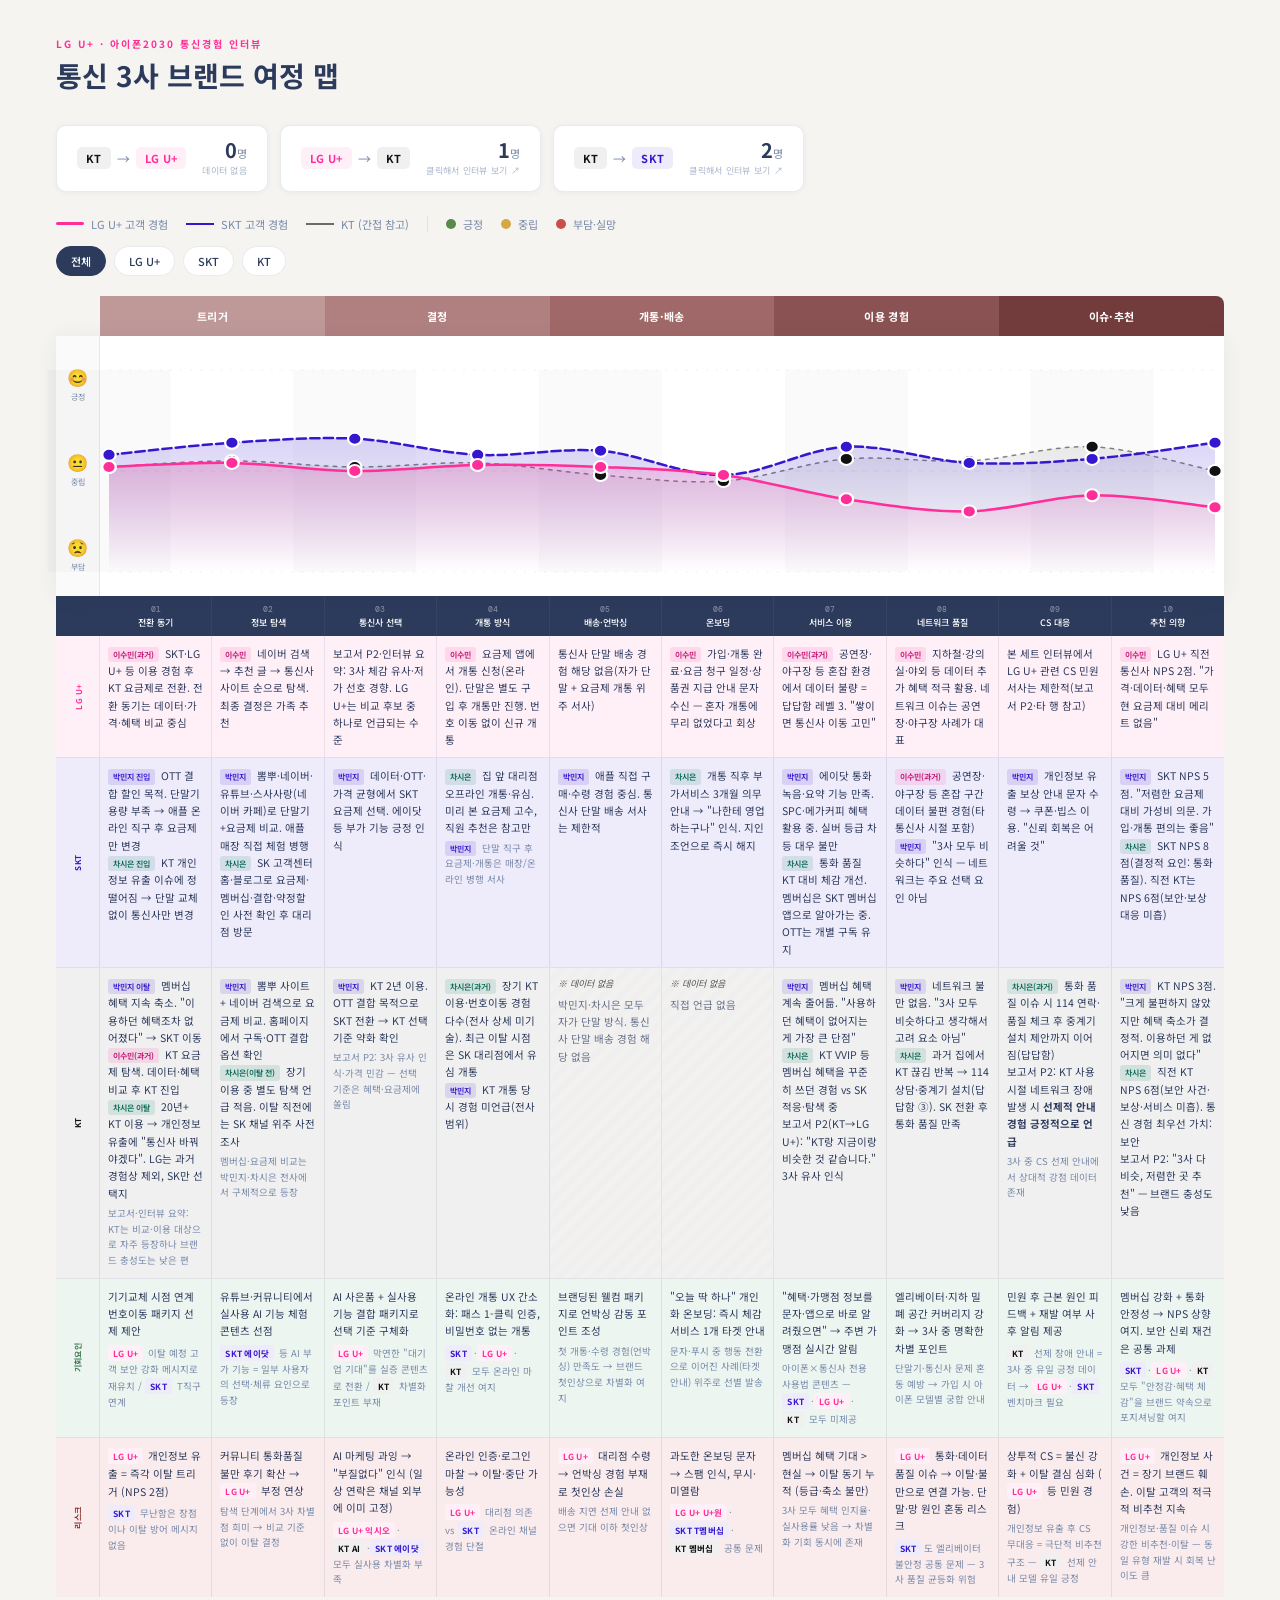
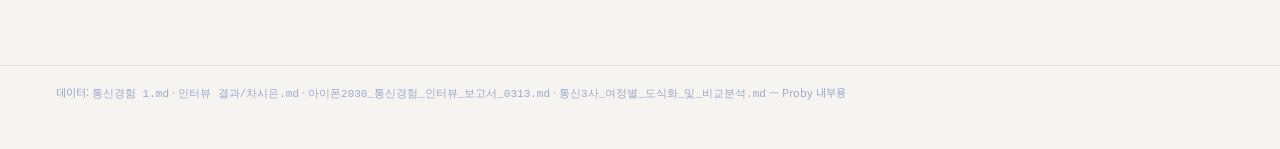
==== commit 91323467: "feat: JOURNEY 단일 소스, 툴팁/클러스터 정리 (KT→LG U+ 0명, p2 전사 제거 등) Made-with: Cursor" ====
--- a/index.html
+++ b/index.html
@@ -401,10 +401,9 @@
       display: inline-block; font-size: 8px; font-weight: 600;
       padding: 1px 5px; border-radius: 3px; margin-right: 3px;
     }
-    .src-p1 { background: rgba(217,119,32,0.15); color: var(--lgu); }
-    .src-ch { background: rgba(184,28,28,0.12); color: var(--skt); }
     .src-sm { background: rgba(255,46,152,0.12); color: #c01070; }   /* 이수민 */
     .src-mj { background: rgba(54,23,206,0.12);  color: var(--skt); } /* 박민지 */
+    .src-cs { background: rgba(0,120,90,0.12); color: #0a6b55; }   /* 차시은 */
 
     /* Comp tags (기회요인·리스크 인라인 브랜드 칩) — :root 브랜드 팔레트와 .cw-brand와 동일 계열 */
     .comp { display: inline-block; font-size: 8.5px; font-weight: 700; padding: 1px 5px; border-radius: 3px; margin: 1px 2px 1px 0; letter-spacing: 0.03em; }
@@ -439,17 +438,6 @@
 
 <!-- Cluster widgets -->
 <div class="context-bar">
-  <div class="cluster-widget" onclick="openCluster('skt-lgu')">
-    <div class="cw-journey">
-      <span class="cw-brand skt">SKT</span>
-      <span class="cw-arrow-icon">→</span>
-      <span class="cw-brand lgu">LG U+</span>
-    </div>
-    <div class="cw-meta">
-      <span class="cw-count">1<span class="cw-count-unit">명</span></span>
-      <span class="cw-action">클릭해서 인터뷰 보기 ↗</span>
-    </div>
-  </div>
   <div class="cluster-widget" onclick="openCluster('kt-lgu')">
     <div class="cw-journey">
       <span class="cw-brand kt">KT</span>
@@ -457,26 +445,15 @@
       <span class="cw-brand lgu">LG U+</span>
     </div>
     <div class="cw-meta">
-      <span class="cw-count">1<span class="cw-count-unit">명</span></span>
-      <span class="cw-action">클릭해서 인터뷰 보기 ↗</span>
-    </div>
-  </div>
-  <div class="cluster-widget" onclick="openCluster('lgu-skt')">
-    <div class="cw-journey">
-      <span class="cw-brand lgu">LG U+</span>
-      <span class="cw-arrow-icon">→</span>
-      <span class="cw-brand skt">SKT</span>
-    </div>
-    <div class="cw-meta">
-      <span class="cw-count">1<span class="cw-count-unit">명</span></span>
-      <span class="cw-action">클릭해서 인터뷰 보기 ↗</span>
+      <span class="cw-count">0<span class="cw-count-unit">명</span></span>
+      <span class="cw-action">데이터 없음</span>
     </div>
   </div>
   <div class="cluster-widget" onclick="openCluster('lgu-kt')">
     <div class="cw-journey">
       <span class="cw-brand lgu">LG U+</span>
       <span class="cw-arrow-icon">→</span>
-      <span class="cw-brand kt">알뜰폰 KT</span>
+      <span class="cw-brand kt">KT</span>
     </div>
     <div class="cw-meta">
       <span class="cw-count">1<span class="cw-count-unit">명</span></span>
@@ -490,7 +467,7 @@
       <span class="cw-brand skt">SKT</span>
     </div>
     <div class="cw-meta">
-      <span class="cw-count">1<span class="cw-count-unit">명</span></span>
+      <span class="cw-count">2<span class="cw-count-unit">명</span></span>
       <span class="cw-action">클릭해서 인터뷰 보기 ↗</span>
     </div>
   </div>
@@ -564,229 +541,17 @@
     <div class="step-cell"><span class="num">10</span>추천 의향</div>
   </div>
 
-  <!-- ── LG U+ Activities ── -->
+  <!-- ── LG U+ / SKT / KT Activities: 셀은 스크립트에서 JOURNEY 데이터로 렌더링 (감정 곡선과 동일 소스) ── -->
   <div class="grid-row" id="row-lgu">
     <div class="row-label lbl-lgu"><span>LG U+</span></div>
-    <!-- 01 전환 동기 -->
-    <div class="cell-lgu">
-      <div class="cell-text">
-        <span class="src src-p1">P1 진입</span> 기기교체 계기로 새 서비스·앱 기대감에 U+ 선택<br>
-        <span class="src src-ch">이철희 이탈</span> 개인정보 유출 사건 → 즉각 탈퇴 결심
-      </div>
-    </div>
-    <!-- 02 정보 탐색 -->
-    <div class="cell-lgu">
-      <div class="cell-text">
-        <span class="src src-p1">P1</span> 멤버십 앱·웹사이트 디자인·기능 탐색. "SKT보다 신선하고 흥미로운 것 기대"
-      </div>
-      <div class="cell-sub">이철희 이탈 후 LG U+ 관련 탐색 없음</div>
-    </div>
-    <!-- 03 통신사 선택 -->
-    <div class="cell-lgu">
-      <div class="cell-text">
-        <span class="src src-p1">P1</span> "LG 대기업이니 서비스가 잘 될 거라는 막연한 기대로 선택"<br>
-        <span class="src src-ch">이철희</span> LG U+ 적극 거부. NPS 2점, 재가입 의향 없음
-      </div>
-    </div>
-    <!-- 04 개통 방식 -->
-    <div class="cell-lgu">
-      <div class="cell-text">
-        <span class="src src-p1">P1</span> 대리점 방문 개통, 핸드폰·통신사 동시 변경 상담. 무난하게 완료
-      </div>
-      <div class="cell-sub">이철희의 LG U+ 최초 개통 경험 미언급</div>
-    </div>
-    <!-- 05 배송·언박싱 -->
-    <div class="cell-lgu">
-      <div class="cell-text">
-        <span class="src src-p1">P1</span> 대리점 현장 수령 → 배송·언박싱 경험 없음
-      </div>
-      <div class="cell-sub">P1·이철희 모두 LG U+ 배송 경험 데이터 없음</div>
-    </div>
-    <!-- 06 온보딩 -->
-    <div class="cell-lgu">
-      <div class="cell-text">
-        <span class="src src-p1">P1</span> 앱을 들떠서 탐색 → 하루 이틀 후 "크게 다르지 않구나". 기대와 현실 괴리 체감
-      </div>
-      <div class="cell-sub">이철희: LG U+ 온보딩 경험 구체 언급 없음</div>
-    </div>
-    <!-- 07 서비스 이용 -->
-    <div class="cell-lgu">
-      <div class="cell-text">
-        <span class="src src-p1">P1</span> 데이터는 괜찮으나 통화 품질 저하 시작. 상대가 목소리 되묻는 빈도 증가<br>
-        <span class="src src-ch">이철희(과거)</span> 멤버십 혜택 기대 불일치 + 인터넷 불안정 경험<br>
-        <span class="src src-sm">이수민(과거)</span> 공연장·야구장 데이터 불량 = 답답함 레벨 3. "쌓이면 통신사 이동 고민"
-      </div>
-    </div>
-    <!-- 08 네트워크 품질 -->
-    <div class="cell-lgu">
-      <div class="cell-text">
-        <span class="src src-p1">P1</span> 중요·민감한 통화 중 음질 불안정 → "조마조마한 불안감, 불필요한 에너지 소모"<br>
-        <span class="src src-ch">이철희(과거)</span> 인터넷 10분 완전 먹통 → 통신사에 민원 제기
-      </div>
-    </div>
-    <!-- 09 CS 대응 -->
-    <div class="cell-lgu">
-      <div class="cell-text">
-        <span class="src src-p1">P1</span> 이슈 제기해도 통신사에서 안내·소통 없음<br>
-        <span class="src src-ch">이철희(과거)</span> "와이파이 다시 잡아보세요" 상투적 안내 → "전혀 납득 안됨", 근본 미해결
-      </div>
-    </div>
-    <!-- 10 추천 의향 -->
-    <div class="cell-lgu">
-      <div class="cell-text">
-        <span class="src src-p1">P1</span> 비추천. "전화라는 기본 기능이 이렇게 불안정하면 실망이 크다"<br>
-        <span class="src src-ch">이철희</span> NPS 2점. "개인정보 유출로 절대 추천 안 함"<br>
-        <span class="src src-sm">이수민</span> LG U+ 직전 통신사 NPS 2점. "가격·데이터·혜택 모두 현재 알뜰폰 대비 메리트 없음"
-      </div>
-    </div>
   </div>
 
-  <!-- ── SKT Activities ── -->
   <div class="grid-row" id="row-skt">
     <div class="row-label lbl-skt"><span>SKT</span></div>
-    <!-- 01 전환 동기 -->
-    <div class="cell-skt">
-      <div class="cell-text">
-        <span class="src src-p1">P1 이탈</span> "무료함, 가끔 인터넷 느린 느낌" → LG U+로 이동<br>
-        <span class="src src-ch">이철희 진입</span> LG U+ 이탈 후 대기업 신뢰 + AI 기능으로 SKT 선택<br>
-        <span class="src src-mj">박민지 진입</span> OTT 결합 할인 목적. 단말기 용량 부족 → 애플 온라인 직구 후 요금제만 변경
-      </div>
-    </div>
-    <!-- 02 정보 탐색 -->
-    <div class="cell-skt">
-      <div class="cell-text">
-        <span class="src src-ch">이철희</span> 유튜브·네이버카페 탐색. 자동녹음→GPT 연동 기능 발견 → "되게 매력적인 기능"<br>
-        <span class="src src-mj">박민지</span> 뽐뿌·네이버·유튜브·스사사랑(네이버 카페)로 단말기+요금제 비교. 애플 매장 직접 체험 병행
-      </div>
-      <div class="cell-sub">P1의 SKT 탐색 당시 데이터 없음 (이미 SKT 사용 중)</div>
-    </div>
-    <!-- 03 통신사 선택 -->
-    <div class="cell-skt">
-      <div class="cell-text">
-        <span class="src src-ch">이철희</span> AI 스피커 사은품 프로모션 + "대기업이라 믿음직스럽다"<br>
-        <span class="src src-p1">P1(회고)</span> "무난함이 사실 장점이었음을 뒤늦게 깨달았다"
-      </div>
-    </div>
-    <!-- 04 개통 방식 -->
-    <div class="cell-skt">
-      <div class="cell-text">
-        <span class="src src-ch">이철희</span> SKT 공식 웹사이트 온라인 개통. 로그인 비밀번호 기억 안 나서 소소한 마찰
-      </div>
-      <div class="cell-sub">P1의 SKT 가입 당시 개통 경험 미언급</div>
-    </div>
-    <!-- 05 배송·언박싱 -->
-    <div class="cell-skt">
-      <div class="cell-text">
-        <span class="src src-ch">이철희</span> 하루 지연이었으나 불만 미미. 언박싱 기대감 높았음. "처음 단말기와 눈이 마주쳤던 그 순간." 깔끔한 포장에 만족
-      </div>
-    </div>
-    <!-- 06 온보딩 -->
-    <div class="cell-skt">
-      <div class="cell-text">
-        <span class="src src-ch">이철희</span> 개통 완료 문자 多 수신. "너무 길어서 그런 게 왔구나 하고 신경 안 씀." 스팸방지 서비스는 문자 보고 실제 신청
-      </div>
-    </div>
-    <!-- 07 서비스 이용 -->
-    <div class="cell-skt">
-      <div class="cell-text">
-        <span class="src src-ch">이철희</span> 통신 품질 만족. 멤버십 혜택 기대보다 적어 아쉬움. "쓸만한 혜택을 문자로 바로바로 보내주면 더 좋겠다"<br>
-        <span class="src src-p1">P1(회고)</span> "무난했던 SKT가 사실 좋았던 것"<br>
-        <span class="src src-mj">박민지</span> 에이닷 통화녹음·요약 기능 만족. SPC·메가커피 혜택 활용 중. 실버 등급 차등 대우 불만
-      </div>
-    </div>
-    <!-- 08 네트워크 품질 -->
-    <div class="cell-skt">
-      <div class="cell-text">
-        <span class="src src-ch">이철희</span> 엘리베이터 불안정 불편함 (이해 가능한 수준). SKT 문제로 인식<br>
-        <span class="src src-p1">P1(과거)</span> 가끔 지방·엘리베이터에서 느린 순간 있었으나 전반적 무난
-      </div>
-    </div>
-    <!-- 09 CS 대응 -->
-    <div class="cell-skt">
-      <div class="cell-text">
-        <span class="src src-ch">이철희</span> SKT 이용 중 CS 경험 없음 (민원 필요 상황 없었음)<br>
-        <span class="src src-mj">박민지</span> 개인정보 유출 보상 안내 문자 수령 → 쿠폰·빕스 이용. "신뢰 회복은 어려울 것"
-      </div>
-      <div class="cell-sub">P1의 SKT 시절 CS 경험 언급 없음 → 무난했던 것으로 간접 추론</div>
-    </div>
-    <!-- 10 추천 의향 -->
-    <div class="cell-skt">
-      <div class="cell-text">
-        <span class="src src-p1">P1</span> 지인에게 SKT 추천. "장애·사고 없는 안정감이 진짜 가치"<br>
-        <span class="src src-ch">이철희</span> SKT NPS 8점. "혜택 약간 아쉽고 가끔 통화 끊김이 -2점 원인"<br>
-        <span class="src src-mj">박민지</span> SKT NPS 5점. "알뜰 요금제 대비 가성비 의문. 가입·개통 편의는 좋음"
-      </div>
-    </div>
   </div>
 
-  <!-- ── KT Activities ── -->
   <div class="grid-row" id="row-kt">
     <div class="row-label lbl-kt"><span>KT</span></div>
-    <!-- 01 전환 동기 -->
-    <div class="cell-kt">
-      <div class="cell-text">
-        <span class="src src-mj">박민지 이탈</span> 멤버십 혜택 지속 축소. "이용하던 혜택조차 없어졌다" → SKT 이동<br>
-        <span class="src src-sm">이수민(과거)</span> KT 포함 알뜰폰 탐색. 데이터·혜택 비교 후 알뜰폰 KT 진입
-      </div>
-      <div class="cell-sub">P1이 LG U+와 함께 검토한 대안 통신사. 최종 미선택</div>
-    </div>
-    <!-- 02 정보 탐색 -->
-    <div class="cell-kt">
-      <div class="cell-text">
-        <span class="src src-mj">박민지</span> 뽐뿌 사이트 + 네이버 검색으로 요금제 비교. 홈페이지에서 구독·OTT 결합 옵션 확인
-      </div>
-      <div class="cell-sub">P1이 멤버십 앱·웹 비교 시 언급. 구체 탐색 내용 없음</div>
-    </div>
-    <!-- 03 통신사 선택 -->
-    <div class="cell-kt">
-      <div class="cell-text">
-        <span class="src src-mj">박민지</span> KT 2년 이용. OTT 결합 목적으로 SKT 전환 → KT 선택 기준 약화 확인
-      </div>
-      <div class="cell-sub">P1 최종 탈락. "LG U+가 더 신선해 보여서". 경합 끝에 미선택</div>
-    </div>
-    <!-- 04 개통 방식 -->
-    <div class="cell-kt limited">
-      <div class="kt-limited-note">※ 데이터 없음</div>
-      <div class="cell-text">박민지의 KT 개통 당시 경험 미언급. P1·이철희 모두 KT 개통 경험 없음</div>
-    </div>
-    <!-- 05 배송·언박싱 -->
-    <div class="cell-kt limited">
-      <div class="kt-limited-note">※ 데이터 없음</div>
-      <div class="cell-text">박민지는 단말기 애플 직접 구매로 통신사 배송 경험 해당 없음</div>
-    </div>
-    <!-- 06 온보딩 -->
-    <div class="cell-kt limited">
-      <div class="kt-limited-note">※ 데이터 없음</div>
-      <div class="cell-text">직접 언급 없음</div>
-    </div>
-    <!-- 07 서비스 이용 -->
-    <div class="cell-kt">
-      <div class="cell-text">
-        <span class="src src-mj">박민지</span> 멤버십 혜택 계속 줄어듦. "사용하던 혜택이 없어지는 게 가장 큰 단점"<br>
-        보고서 P2(KT→LG U+): "KT랑 지금이랑 비슷한 것 같습니다." 3사 유사 인식
-      </div>
-    </div>
-    <!-- 08 네트워크 품질 -->
-    <div class="cell-kt">
-      <div class="cell-text">
-        <span class="src src-mj">박민지</span> 네트워크 불만 없음. "3사 모두 비슷하다고 생각해서 고려 요소 아님"<br>
-        이철희: "엘리베이터 불안정은 3사 다 있는 일"
-      </div>
-    </div>
-    <!-- 09 CS 대응 -->
-    <div class="cell-kt">
-      <div class="cell-text">
-        보고서 P2: KT 사용 시절 네트워크 장애 발생 시 <strong>선제적 안내 경험 긍정적으로 언급</strong>
-      </div>
-      <div class="cell-sub">3사 중 CS 선제 안내에서 상대적 강점 데이터 존재</div>
-    </div>
-    <!-- 10 추천 의향 -->
-    <div class="cell-kt">
-      <div class="cell-text">
-        <span class="src src-mj">박민지</span> KT NPS 3점. "크게 불편하지 않았지만 혜택 축소가 결정적. 이용하던 게 없어지면 의미 없다"<br>
-        보고서 P2: "3사 다 비슷, 저렴한 곳 추천" — 브랜드 충성도 낮음
-      </div>
-    </div>
   </div>
 
   <!-- ── Opportunity ── -->
@@ -798,7 +563,7 @@
     </div>
     <div class="cell-opp">
       <div class="cell-text">유튜브·커뮤니티에서 실사용 AI 기능 체험 콘텐츠 선점</div>
-      <div class="cell-sub"><span class="comp c-skt">SKT 에이닷</span> 자동녹음-GPT 연동 = 3사 중 이철희 선택의 결정적 요인</div>
+      <div class="cell-sub"><span class="comp c-skt">SKT 에이닷</span> 등 AI 부가 기능 = 일부 사용자의 선택·체류 요인으로 등장</div>
     </div>
     <div class="cell-opp">
       <div class="cell-text">AI 사은품 + 실사용 기능 결합 패키지로 선택 기준 구체화</div>
@@ -810,14 +575,14 @@
     </div>
     <div class="cell-opp">
       <div class="cell-text">브랜딩된 웰컴 패키지로 언박싱 감동 포인트 조성</div>
-      <div class="cell-sub">이철희 언박싱 기대감 높음 → <span class="comp c-skt">SKT</span>는 Apple Store 수준 경험으로 차별화 가능</div>
+      <div class="cell-sub">첫 개통·수령 경험(언박싱) 만족도 → 브랜드 첫인상으로 차별화 여지</div>
     </div>
     <div class="cell-opp">
       <div class="cell-text">"오늘 딱 하나" 개인화 온보딩: 즉시 체감 서비스 1개 타겟 안내</div>
-      <div class="cell-sub">스팸방지(이철희 실제 신청) 사례처럼 행동 전환 가능한 안내만 선별 발송</div>
+      <div class="cell-sub">문자·푸시 중 행동 전환으로 이어진 사례(타겟 안내) 위주로 선별 발송</div>
     </div>
     <div class="cell-opp">
-      <div class="cell-text">"혜택 문자 바로바로" (이철희 직접 요청) → 주변 가맹점 실시간 알림</div>
+      <div class="cell-text">"혜택·가맹점 정보를 문자·앱으로 바로 알려줬으면" → 주변 가맹점 실시간 알림</div>
       <div class="cell-sub">아이폰×통신사 전용 사용법 콘텐츠 — <span class="comp c-skt">SKT</span>·<span class="comp c-lgu">LG U+</span>·<span class="comp c-kt">KT</span> 모두 미제공</div>
     </div>
     <div class="cell-opp">
@@ -829,8 +594,8 @@
       <div class="cell-sub"><span class="comp c-kt">KT</span> 선제 장애 안내 = 3사 중 유일 긍정 데이터 → <span class="comp c-lgu">LG U+</span>·<span class="comp c-skt">SKT</span> 벤치마크 필요</div>
     </div>
     <div class="cell-opp">
-      <div class="cell-text">SKT 8점→10점 조건: 멤버십 강화 + 통화 안정성. LG U+ NPS 회복: 보안 신뢰 재건이 전제</div>
-      <div class="cell-sub">P1: <span class="comp c-skt">SKT</span> "무난한 안정감"을 브랜드 약속으로 포지셔닝</div>
+      <div class="cell-text">멤버십 강화 + 통화 안정성 → NPS 상향 여지. 보안 신뢰 재건은 공통 과제</div>
+      <div class="cell-sub"><span class="comp c-skt">SKT</span>·<span class="comp c-lgu">LG U+</span>·<span class="comp c-kt">KT</span> 모두 "안정감·혜택 체감"을 브랜드 약속으로 포지셔닝할 여지</div>
     </div>
   </div>
 
@@ -846,11 +611,11 @@
       <div class="cell-sub">탐색 단계에서 3사 차별점 희미 → 비교 기준 없이 이탈 결정</div>
     </div>
     <div class="cell-risk">
-      <div class="cell-text">AI 마케팅 과잉 → "부질없다" 인식 (이철희: "어차피 전화·카톡이 전부")</div>
+      <div class="cell-text">AI 마케팅 과잉 → "부질없다" 인식 (일상 연락은 채널 외부에 이미 고정)</div>
       <div class="cell-sub"><span class="comp c-lgu">LG U+ 익시오</span>·<span class="comp c-kt">KT AI</span>·<span class="comp c-skt">SKT 에이닷</span> 모두 실사용 차별화 부족</div>
     </div>
     <div class="cell-risk">
-      <div class="cell-text">온라인 인증 복잡도 → 이탈 가능성 (이철희: 비밀번호 기억 안 남)</div>
+      <div class="cell-text">온라인 인증·로그인 마찰 → 이탈·중단 가능성</div>
       <div class="cell-sub"><span class="comp c-lgu">LG U+</span> 대리점 의존 vs <span class="comp c-skt">SKT</span> 온라인 채널 경험 단절</div>
     </div>
     <div class="cell-risk">
@@ -858,31 +623,31 @@
       <div class="cell-sub">배송 지연 선제 안내 없으면 기대 이하 첫인상</div>
     </div>
     <div class="cell-risk">
-      <div class="cell-text">과도한 온보딩 문자 → 스팸 인식, 무시 (이철희: "있어도 없어도 상관없다")</div>
+      <div class="cell-text">과도한 온보딩 문자 → 스팸 인식, 무시·미열람</div>
       <div class="cell-sub"><span class="comp c-lgu">LG U+ U+원</span>·<span class="comp c-skt">SKT T멤버십</span>·<span class="comp c-kt">KT 멤버십</span> 공통 문제</div>
     </div>
     <div class="cell-risk">
-      <div class="cell-text">멤버십 혜택 기대 > 현실 → 이탈 동기 누적 (이철희 SKT -2점 원인)</div>
+      <div class="cell-text">멤버십 혜택 기대 &gt; 현실 → 이탈 동기 누적 (등급·축소 불만)</div>
       <div class="cell-sub">3사 모두 혜택 인지율·실사용률 낮음 → 차별화 기회 동시에 존재</div>
     </div>
     <div class="cell-risk">
-      <div class="cell-text"><span class="comp c-lgu">LG U+</span> 통화품질 = P1 이탈 결정 요인. 단말기 문제 혼동으로 원인 파악 지연</div>
+      <div class="cell-text"><span class="comp c-lgu">LG U+</span> 통화·데이터 품질 이슈 → 이탈·불만으로 연결 가능. 단말·망 원인 혼동 리스크</div>
       <div class="cell-sub"><span class="comp c-skt">SKT</span>도 엘리베이터 불안정 공통 문제 — 3사 품질 균등화 위험</div>
     </div>
     <div class="cell-risk">
-      <div class="cell-text">상투적 CS = 불신 강화 + 이탈 결심 심화 (P1·이철희 <span class="comp c-lgu">LG U+</span> 공통 경험)</div>
+      <div class="cell-text">상투적 CS = 불신 강화 + 이탈 결심 심화 (<span class="comp c-lgu">LG U+</span> 등 민원 경험)</div>
       <div class="cell-sub">개인정보 유출 후 CS 무대응 = 극단적 비추천 구조 — <span class="comp c-kt">KT</span> 선제 안내 모델 유일 긍정</div>
     </div>
     <div class="cell-risk">
       <div class="cell-text"><span class="comp c-lgu">LG U+</span> 개인정보 사건 = 장기 브랜드 훼손. 이탈 고객의 적극적 비추천 지속</div>
-      <div class="cell-sub">P1·이철희 두 명 모두 <span class="comp c-lgu">LG U+</span> 비추천 → 동일 사건 방향 재발 시 회복 불가</div>
+      <div class="cell-sub">개인정보·품질 이슈 시 강한 비추천·이탈 — 동일 유형 재발 시 회복 난이도 큼</div>
     </div>
   </div>
 
 </div><!-- /map-container -->
 
 <footer class="site-footer">
-  데이터: <code>통신경험 - 이철희 - 남 -37.md</code> · <code>통신경험 1.md</code> · <code>아이폰2030_통신경험_인터뷰_보고서_0313.md</code> · <code>통신3사_여정별_도식화_및_비교분석.md</code> — Proby 내부용
+  데이터: <code>통신경험 1.md</code> · <code>인터뷰 결과/차시은.md</code> · <code>아이폰2030_통신경험_인터뷰_보고서_0313.md</code> · <code>통신3사_여정별_도식화_및_비교분석.md</code> — Proby 내부용
 </footer>
 
 <script>
@@ -893,86 +658,194 @@
 function getX(i) { return ML + (i / (STEPS - 1)) * CW; }
 function getY(s) { return MT + (1 - s) * CH; }
 
-/* Brand emotion scores — cross-analyzed from both interviews */
-
-/* LG U+ — declining arc: high entry expectations, falling through reality */
-const lguData = [
-  { step:1, score:0.58, emotion:"neutral",
-    quotes:["P1 진입: 새 서비스·앱 기대감으로 LG U+ 선택 (기대감·긍정)",
-            "이철희 이탈: 개인정보 유출 사건으로 즉각 탈퇴 결심 (매우 부정)"] },
-  { step:2, score:0.62, emotion:"neutral",
-    quotes:["P1: 멤버십 앱·웹 디자인 탐색. 'SKT보다 신선하고 흥미로운 것 기대'"] },
-  { step:3, score:0.65, emotion:"happy",
-    quotes:["P1: 'LG 대기업이니까 서비스가 잘 될 거라는 막연한 기대로 선택'",
-            "이철희: LG U+ NPS 2점, 재가입 의향 없음"] },
-  { step:4, score:0.60, emotion:"neutral",
-    quotes:["P1: 대리점 방문 개통, 핸드폰·통신사 동시 변경 상담. 무난하게 완료"] },
-  { step:5, score:0.54, emotion:"neutral",
-    quotes:["P1: 대리점 현장 수령 → 배송·언박싱 경험 없음",
-            "LG U+ 배송 관련 직접 데이터 부재"] },
-  { step:6, score:0.44, emotion:"neutral",
-    quotes:["P1: 앱을 들떠서 탐색 → 하루 이틀 후 '크게 다르지 않구나'",
-            "기대와 현실의 괴리 체감 — 온보딩 실망"] },
-  { step:7, score:0.34, emotion:"frustrated",
-    quotes:["P1: 데이터는 괜찮으나 통화 품질 저하 시작. 상대방이 목소리 되묻는 빈도 증가",
-            "이철희(과거): 멤버십 혜택 기대 불일치 + 인터넷 불안정"] },
-  { step:8, score:0.20, emotion:"frustrated",
-    quotes:["P1: 중요 통화 중 음질 불안정 → '조마조마한 불안감, 불필요한 에너지 소모'",
-            "이철희(과거): 인터넷 10분 완전 먹통 → 통신사 민원 제기"] },
-  { step:9, score:0.18, emotion:"frustrated",
-    quotes:["P1: 이슈 제기해도 안내·소통 없음",
-            "이철희(과거): '와이파이 다시 잡아보세요' 상투적 안내 → '전혀 납득 안됨', 근본 미해결"] },
-  { step:10, score:0.18, emotion:"frustrated",
-    quotes:["P1: 비추천. '전화라는 기본 기능이 이렇게 불안정하면 실망이 크다'",
-            "이철희: NPS 2점. '개인정보 유출로 절대 추천 안 함'"] },
-];
-
-/* SKT — positive/stable arc */
-const sktData = [
-  { step:1, score:0.58, emotion:"neutral",
-    quotes:["P1 이탈: '무료함, 가끔 인터넷 느린 느낌' → LG U+로 이동 (아쉬움 없이)",
-            "이철희 진입: LG U+ 이탈 후 대기업 신뢰 + AI 기능으로 SKT 선택 (적극 선택)"] },
-  { step:2, score:0.68, emotion:"happy",
-    quotes:["이철희: 유튜브·네이버카페에서 자동녹음→GPT 연동 기능 발견 → '되게 매력적인 기능'"] },
-  { step:3, score:0.74, emotion:"happy",
-    quotes:["이철희: AI 스피커 사은품 프로모션 + '대기업이라 믿음직스럽다'",
-            "P1(회고): '무난함이 사실 장점이었음을 LG U+ 경험 후 뒤늦게 깨달았다'"] },
-  { step:4, score:0.60, emotion:"neutral",
-    quotes:["이철희: SKT 공식 웹사이트 온라인 개통. 로그인 비밀번호 기억 안 나서 소소한 마찰"] },
-  { step:5, score:0.78, emotion:"happy",
-    quotes:["이철희: 하루 지연이었으나 불만 미미. '처음 단말기와 눈이 마주쳤던 그 순간'",
-            "깔끔한 포장, 구성품 빼는 것 모두 만족"] },
-  { step:6, score:0.55, emotion:"neutral",
-    quotes:["이철희: 개통 완료 문자 多 수신. '너무 길어서 그런 게 왔구나 하고 신경 안 씀'",
-            "스팸방지 서비스는 문자 보고 실제 신청 → 타겟 안내 효과 확인"] },
-  { step:7, score:0.65, emotion:"happy",
-    quotes:["이철희: 통신 품질 만족. 멤버십 혜택 기대보다 적어 아쉬움",
-            "'쓸만한 혜택을 문자로 바로바로 보내주면 더 좋겠다'",
-            "P1(회고): '무난했던 SKT가 사실 좋았던 것이었다'"] },
-  { step:8, score:0.58, emotion:"neutral",
-    quotes:["이철희: 엘리베이터 불안정 불편함 (이해 가능한 수준)",
-            "P1(과거): 가끔 지방·엘리베이터에서 느린 순간 있었으나 전반적 무난"] },
-  { step:9, score:0.60, emotion:"neutral",
-    quotes:["이철희: SKT 이용 중 CS 경험 없음 (민원 필요 상황 없었음)",
-            "P1의 SKT 시절 CS 언급 없음 → 무난했던 것으로 간접 추론"] },
-  { step:10, score:0.73, emotion:"happy",
-    quotes:["P1: SKT 추천. '장애·사고 없는 안정감이 진짜 가치'",
-            "이철희: SKT NPS 8점. '혜택 약간 아쉽고 가끔 통화 끊김이 -2점 원인'"] },
-];
-
-/* KT — flat reference line (indirect data only) */
-const ktData = [
-  { step:1, score:0.55, emotion:"neutral", quotes:["P1이 전환 고려 시 LG U+와 함께 검토한 대안. 최종 미선택"] },
-  { step:2, score:0.56, emotion:"neutral", quotes:["P1 멤버십 앱·웹 비교 대상 언급. 구체 탐색 내용 없음"] },
-  { step:3, score:0.52, emotion:"neutral", quotes:["P1 최종 탈락. 'LG U+가 더 신선해 보여서'"] },
-  { step:4, score:0.56, emotion:"neutral", quotes:["P1·이철희 모두 KT 개통 경험 없음"] },
-  { step:5, score:0.56, emotion:"neutral", quotes:["직접 언급 없음"] },
-  { step:6, score:0.56, emotion:"neutral", quotes:["직접 언급 없음"] },
-  { step:7, score:0.58, emotion:"neutral", quotes:["보고서 P2(KT→LG U+): 'KT랑 지금이랑 비슷한 것 같습니다' — 3사 유사 인식"] },
-  { step:8, score:0.57, emotion:"neutral", quotes:["이철희: '엘리베이터 불안정은 3사 다 있는 일'", "P2: 과거 KT 시절 LG U+보다 속도 빠른 기억"] },
-  { step:9, score:0.65, emotion:"happy",  quotes:["보고서 P2: KT 사용 시절 네트워크 장애 선제 안내 경험 — 3사 중 유일 긍정 CS 데이터"] },
-  { step:10, score:0.56, emotion:"neutral", quotes:["보고서 P2: '3사 다 비슷, 저렴한 곳 추천' — 브랜드 충성도 낮음"] },
-];
+/* ── 단일 소스 JOURNEY: 하단 그리드 + 감정 곡선(툴팁) 동시 생성. score → emotion 자동 매핑 ── */
+function emotionFromScore(score) {
+  if (score >= 0.58) return 'happy';
+  if (score >= 0.42) return 'neutral';
+  return 'frustrated';
+}
+
+function journeyToDataset(brandKey) {
+  return JOURNEY[brandKey].map((cell, i) => ({
+    step: i + 1,
+    score: cell.score,
+    emotion: emotionFromScore(cell.score),
+    quotes: cell.quotes
+  }));
+}
+
+const JOURNEY = {
+  lgu: [
+    { score: 0.52, quotes: [
+        "이수민: SKT도 써봤고 LG U+도 써봤던 것 같습니다.",
+        "이수민: 데이터 사용량이라든가 혜택이 더 좋은 경우에는 통신사를 바꾸거나 요금제를 바꾸었던 경험이 몇 번 있습니다."
+      ], main: `<span class="src src-sm">이수민(과거)</span> SKT·LG U+ 등 이용 경험 후 KT 요금제로 전환. 전환 동기는 데이터·가격·혜택 비교 중심` },
+    { score: 0.54, quotes: [
+        "이수민: 네이버에 검색해서 요금제 관련 정보를 미리 찾아보았고 그 뒤에는 싸다는 추천 글을 통해서 알게 됐고 나중에 세부적인 요금제를 찾을 때는 각 통신사 사이트에 들어가서 요금제를 확인했습니다.",
+        "이수민: 처음에 알아볼 때는 네이버 검색을 했었는데 그 다음에 지금 정착한 요금제는 가족의 추천으로 했었어서 크게 기억에 남는 건 딱히 없습니다."
+      ], main: `<span class="src src-sm">이수민</span> 네이버 검색 → 추천 글 → 통신사 사이트 순으로 탐색. 최종 결정은 가족 추천` },
+    { score: 0.50, quotes: [
+        "이수민: 지금 쓰는 요금제보다 데이터 추가 제공이라거나 아니면 밀리의 서재나 OTT 서비스를 추가적으로 이용할 수 있게 해준다고 해서 가격이 비슷하거나 조금 더 낮다면 그렇게 혜택이 좋은 걸로 바꾸는 게 좋을 것 같다는 생각을 했습니다.",
+        "이수민: 데이터가 가장 좋긴 했는데 가격도 합리적이고 추가적으로 밀리의 서재 무료 이용권이라는 혜택이 있었어서 선택했습니다.",
+        "보고서 P2: 3사 유사 인식·저가 민감. 브랜드보다 혜택·요금제 조건으로 선택 쏠림."
+      ], main: `보고서 P2·인터뷰 요약: 3사 체감 유사·저가 선호 경향. LG U+는 비교 후보 중 하나로 언급되는 수준` },
+    { score: 0.53, quotes: [
+        "이수민: 요금제 앱을 설치하고 거기서 개통 신청을 했던 것 같습니다.",
+        "이수민: 번호 이동도 하지 않았고 그냥 개통 신청만 했던 것 같아서 딱히 어려운 점은 없었던 것 같습니다.",
+        "이수민: 단말기를 따로 구입했던 거라서 이미 단말기를 수령과 동시에 가입 신청을 했던 것 같습니다."
+      ], main: `<span class="src src-sm">이수민</span> 요금제 앱에서 개통 신청(온라인). 단말은 별도 구입 후 개통만 진행. 번호 이동 없이 신규 개통` },
+    { score: 0.52, quotes: [
+        "이수민: 단말기를 따로 구입했던 거라서 이미 단말기를 수령과 동시에 가입 신청을 했던 것 같습니다.",
+        "이수민: 단말기를 미리 준비해두고 개통만 진행하셨던 거네요. — (요약) 자가 단말·유심 방식이라 통신사 배송 경험 없음"
+      ], main: `통신사 단말 배송 경험 해당 없음(자가 단말 + 요금제 개통 위주 서사)` },
+    { score: 0.48, quotes: [
+        "이수민: 가입 신청 완료됐다는 메시지랑 개통이 완료될 때까지 시간이 얼마나 소요될 예정인지 그리고 개통이 완료됐다 정도의 메시지만 받았던 것 같습니다.",
+        "이수민: 요금제에 관련해서 다음 달 언제 요금이 청구가 된다라거나 데이터 추가 혜택 서비스 지급이 완료되었다거나 그런 식으로 연락이 왔었던 것 같습니다.",
+        "이수민: 그러한 혜택 때문에 가입했는데 놓치지 않고 안내를 해주었기 때문에 만족스러웠습니다."
+      ], main: `<span class="src src-sm">이수민</span> 가입·개통 완료·요금 청구 일정·상품권 지급 안내 문자 수신 — 혼자 개통에 무리 없었다고 회상` },
+    { score: 0.36, quotes: [
+        "이수민: 기본 데이터 외에 플러스 서비스 혜택으로 매달 20기가 플러스 이런 식으로 데이터를 많이 주는 요금제가 좋아서 선택을 하게 되었던 것 같습니다.",
+        "이수민: 예전에 SKT를 사용했었을 때는 학생이었어서 SKT 멤버십 어플리케이션으로 카페 할인이라거나 피자 할인이라거나 이런 식으로 요식업 관련한 혜택을 받았던 것 같습니다.",
+        "이수민(과거): 공연장·야구장 등 혼잡 환경에서 데이터 불량 = 답답함 누적. '쌓이면 통신사 이동 고민'"
+      ], main: `<span class="src src-sm">이수민(과거)</span> 공연장·야구장 등 혼잡 환경에서 데이터 불량 = 답답함 레벨 3. "쌓이면 통신사 이동 고민"` },
+    { score: 0.30, quotes: [
+        "이수민: 네트워크 품질 또한 중요한 것 같습니다. 저 같은 경우에는 데이터를 굉장히 많이 사용하기 때문에 데이터가 사람이 많은 곳에서 잘 터지지 않을 때 굉장히 불편함을 느낍니다.",
+        "이수민: 공연장이나 야구장처럼 사람이 많은 곳에서 데이터가 잘 터지지 않는 경험을 반복적으로 했습니다."
+      ], main: `<span class="src src-sm">이수민</span> 지하철·강의실·야외 등 데이터 추가 혜택 적극 활용. 네트워크 이슈는 공연장·야구장 사례가 대표` },
+    { score: 0.38, quotes: [
+        "이수민: (LG U+ 관련 CS 민원 직접 경험 언급 없음. 단독 개통·온라인 진행이라 CS 접점 자체가 적었다고 회상)"
+      ], main: `본 세트 인터뷰에서 LG U+ 관련 CS 민원 서사는 제한적(보고서 P2·타 행 참고)` },
+    { score: 0.32, quotes: [
+        "이수민: 현재 이용하는 요금제에 비해서 가격적으로도 큰 메리트가 없고 데이터 용량이라거나 부가적인 혜택이라거나 다른 측면에서도 별 메리트가 없기 때문에 이런 점수를 주게 됐습니다. (직전 통신사 LG U+ NPS 2점)",
+        "이수민: 딱히 큰 혜택을 받지 못했던 것 같습니다.",
+        "이수민: 합리적인 가격과 더 많은 데이터 용량과 혜택을 기대했던 것 같습니다."
+      ], main: `<span class="src src-sm">이수민</span> LG U+ 직전 통신사 NPS 2점. "가격·데이터·혜택 모두 현 요금제 대비 메리트 없음"` }
+  ],
+  skt: [
+    { score: 0.58, quotes: [
+        "박민지: 저는 항상 단말기를 공기계로 먼저 구입을 하고 요금제를 선택하는 편인데, 이번에 요금제를 선택한 이유는 OTT 결합 때문에 할인을 받고 싶어서 선택을 한 거였습니다.",
+        "차시은: KT가 통신사가 좀 약간 큰 타격이었던 것 같아요. 개인정보 유출이. 그래가지고 그거 듣고 보상 프로그램인가 아무튼 그런 것도 보고 했는데 그냥 정이 딱 떨어졌다고 해야 될까요? 아, 내가 통신사 바꿔야겠다.",
+        "차시은: 저한테는 선택지가 딱 하나였어요. SK. 왜냐하면 SK 아니면 KT였거든요. LG는 제가 고등학교 때 딱 한 번 써보고 그 다음부터는 안 쓰는 통신사예요. 너무 통화 품질도 그렇고 서비스도 너무 안 좋았고."
+      ], main: `<span class="src src-mj">박민지 진입</span> OTT 결합 할인 목적. 단말기 용량 부족 → 애플 온라인 직구 후 요금제만 변경<br><span class="src src-cs">차시은 진입</span> KT 개인정보 유출 이슈에 정 떨어짐 → 단말 교체 없이 통신사만 변경` },
+    { score: 0.64, quotes: [
+        "박민지: 뽐뿌라는 사이트에서 가격 비교를 했고 요금제를 살펴본 다음에 저한테 맞는 요금제를 보고 그에 맞는 통신사 홈페이지를 이용했습니다.",
+        "박민지: 네이버 카페 스사사랑, 홈페이지 뽐뿌 사이트 많이 봤습니다. 그리고 유튜브에서도 단말기 검색해서 기능들이 어떤 게 있는지 정보를 찾아보았습니다.",
+        "차시은: SK 고객센터 홈페이지에 한번 봤고 그리고 블로그도 한번 쭉 본 상태에서 가서... 미리 알고 간 요금제가 있었기 때문에 저는 이걸로 하고 싶다 말을 했고, 직원분도 거기에 맞춰서 상담을 쭉 해주셨고."
+      ], main: `<span class="src src-mj">박민지</span> 뽐뿌·네이버·유튜브·스사사랑(네이버 카페)로 단말기+요금제 비교. 애플 매장 직접 체험 병행<br><span class="src src-cs">차시은</span> SK 고객센터 홈·블로그로 요금제·멤버십·결합·약정할인 사전 확인 후 대리점 방문` },
+    { score: 0.66, quotes: [
+        "박민지: 이번에 요금제를 선택한 이유는 OTT 결합 때문에 할인을 받고 싶어서 선택을 한 거였습니다. 결합은 가족 결합은 하지 못하게 되었고 대신에 OTT 구독료랑 유튜브 프리미엄 이런 것들을 결합을 하면서 조금 저렴해진 요금을 쓰지 않나 생각합니다.",
+        "차시은: 저는 먼저 대리점을 향한 게 아니라 홈페이지부터 봤어요. 요금제. 내가 사용할 요금제가 어떤 건지는 먼저 제가 찾아봤고 그 다음에 멤버십 혜택, 결합 할인, 약정 할인 그런 것도 홈페이지에 내용이 잘 나와 있으니까."
+      ], main: `<span class="src src-mj">박민지</span> 데이터·OTT·가격 균형에서 SKT 요금제 선택. 에이닷 등 부가 기능 긍정 인식` },
+    { score: 0.58, quotes: [
+        "박민지: 단말기는 이미 가지고 있었고 요금제만 바꾸면 됐었던 거여서 바로 개통되었습니다. eSIM을 선택했습니다. 유심은 시간도 기다려야 되고 비용도 발생하다 보니 eSIM을 선택했습니다.",
+        "차시은: 오프라인이요. 집 앞에. 대리점. 가서 나 이제 통신사 변경하러 왔다고 말을 했고, 이제 그쪽 직원분이 제 니즈를 물어보고 이런 이런 이런 요금제가 있는데 이거를 추천을 한다 이렇게 말씀을 해주셨고."
+      ], main: `<span class="src src-cs">차시은</span> 집 앞 대리점 오프라인 개통·유심. 미리 본 요금제 고수, 직원 추천은 참고만`, sub: `<span class="src src-mj">박민지</span> 단말 직구 후 요금제·개통은 매장/온라인 병행 서사` },
+    { score: 0.60, quotes: [
+        "박민지: 온라인 애플 사이트에서 구매했습니다. 애플 매장에 가서 제가 사고자 하는 단말기를 먼저 보았고 카메라 성능도 좀 테스트를 해보고 그런 과정을 거쳤습니다.",
+        "차시은: 저는 기기를 변경할 때도 그냥 제가 해요. 집에 와서 아이클라우드 연결하거나 컴퓨터에 연결해가지고 제가 합니다. (통신사 단말 배송 해당 없음)"
+      ], main: `<span class="src src-mj">박민지</span> 애플 직접 구매·수령 경험 중심. 통신사 단말 배송 서사는 제한적` },
+    { score: 0.48, quotes: [
+        "박민지: 제가 선택한 요금제에 대해서 나와 있었고 부가 서비스라든지 그런 것들이 나와 있었고 월 얼마인지도 구체적으로 나와 있었고, 약정이나 그런 것들 정보들도 간략하게 나와 있었습니다. 개통하기 전에도 이미 알고 있었던 거라서 다시 한번 설명을 주는 정도에 도움이었던 것 같습니다.",
+        "차시은: 부가 서비스 3개월 유지 조건? 나한테 영업하는 건가? 왜 나한테 영업을 하지? 나는 이런 개념이 필요가 없는데... 지인들한테도 물어보고 그랬더니 그거 굳이 할 필요 없대요. 고객센터나 어플이나 그런 거 들어가서 해지하면 된다고. 그래서 저는 그냥 해지했습니다."
+      ], main: `<span class="src src-cs">차시은</span> 개통 직후 부가서비스 3개월 의무 안내 → "나한테 영업하는구나" 인식. 지인 조언으로 즉시 해지` },
+    { score: 0.62, quotes: [
+        "박민지: 에이닷 이용 중입니다. 아이폰은 통화 녹음이 안 되는데 에이닷을 이용하면 통화 녹음도 되고, 통화 내용도 줄여주고, 어떤 사람과 어떤 이야기를 했는지 간략하게 알려줘서 되게 만족스러웠습니다.",
+        "박민지: SPC 그룹 해피 포인트 할인 이런 거 사용하고, 요즘 자주 사용하는 거는 메가 커피 할인 사용하고 있습니다. 저는 그냥 일반 실버 회원이기 때문에, 거기에 차등 대우가 된다는 거에서는 조금 불만족이긴 합니다.",
+        "차시은: KT는 그냥 뭐 VVIP라고 그래서 혜택을 매달마다 잘 챙기고 그랬어요. 근데 SK는 지금 그렇게 하지 못하고 있어요. 지금 이제 적응하는 과정이라서. KT를 한 20년 넘게 한 친구랑 계속 유대감이 깊게 있다가 그냥 한순간에 단절하고 또 새로운 친구를 만나게 된 거예요. SK라는."
+      ], main: `<span class="src src-mj">박민지</span> 에이닷 통화녹음·요약 기능 만족. SPC·메가커피 혜택 활용 중. 실버 등급 차등 대우 불만<br><span class="src src-cs">차시은</span> 통화 품질 KT 대비 체감 개선. 멤버십은 SKT 멤버십 앱으로 알아가는 중. OTT는 개별 구독 유지` },
+    { score: 0.54, quotes: [
+        "박민지: 네트워크 품질은 사실 어느 통신사나 다 비슷하다고 생각을 하고 딱히 불편함을 느낀 적이 없기 때문에 덜 중요한 것 같습니다.",
+        "차시은: KT보다 SK가 통화 품질은 진짜 더 좋구나. KT 쓸 때는 좀 약간 끊기는 지역이 좀 있었거든요. 근데 SK는 없는 거예요. 그래서 아 이래서 SK를 더 많이 쓰나? 이렇게 느낀 적은 있었어요.",
+        "이수민(과거): 데이터를 굉장히 많이 사용하기 때문에 데이터가 사람이 많은 곳에서 잘 터지지 않을 때 굉장히 불편함을 느낍니다."
+      ], main: `<span class="src src-sm">이수민(과거)</span> 공연장·야구장 등 혼잡 구간 데이터 불편 경험(타 통신사 시절 포함)<br><span class="src src-mj">박민지</span> "3사 모두 비슷하다" 인식 — 네트워크는 주요 선택 요인 아님` },
+    { score: 0.56, quotes: [
+        "박민지: SK가 보안 개인정보 유출로 조금 이슈가 있었는데 거기에 대해서는 통신사로부터 보상 서비스나 이런 것들을 충분히 안내받았습니다. 문자로 왔었습니다.",
+        "박민지: 사실 이 유출에 대한 보상이 얼마나 받을 수 있는지에 대한 궁금증은 있었지만 SK에서 주는 쿠폰 그리고 빕스 식당 이용 이런 것들은 실제로 이용을 했었습니다.",
+        "박민지: 사실 보안에 진심이구나라는 신뢰는 이미 없고 이미 개인 유출 사고가 너무 크게 나서 그쪽 부분에서 신뢰를 다시 회복하기는 어려울 것 같습니다."
+      ], main: `<span class="src src-mj">박민지</span> 개인정보 유출 보상 안내 문자 수령 → 쿠폰·빕스 이용. "신뢰 회복은 어려울 것"` },
+    { score: 0.64, quotes: [
+        "박민지(NPS 5점): 요즘은 저렴한 요금제가 너무 많고 실제로 엄청 저렴하게 사용할 수 있어서, 저는 단말기를 따로 구매하는데 굳이 비싼 요금제를 써야 하나 이런 고민이 많이 드는 것 같습니다.",
+        "박민지: 가입 신청이나 실제 개통에 진행 과정은 사실 불편하지 않고 오히려 바로바로 좀 연결이 돼서 원하는 답변을 얻을 수 있었고 그런 면들은 확실히 편했습니다.",
+        "차시은(NPS 8점): SK가 통화 품질은 좋아요. 10점은 여기도 한번 털렸잖아요. 그러니까 10점 주기는 좀 그래요. 작년에 한번 경험을 했으니까 좀 더 강화를 했겠지, 했을 거고. 완전한 신뢰는 아닌 것 같아요. 8점이에요.",
+        "차시은: 8점의 결정적 이유 = 통화 품질."
+      ], main: `<span class="src src-mj">박민지</span> SKT NPS 5점. "저렴한 요금제 대비 가성비 의문. 가입·개통 편의는 좋음"<br><span class="src src-cs">차시은</span> SKT NPS 8점(결정적 요인: 통화 품질). 직전 KT는 NPS 6점(보안·보상 대응 미흡)` }
+  ],
+  kt: [
+    { score: 0.52, quotes: [
+        "박민지: 이용하면서 크게 불편함은 없었지만 멤버십 혜택이 계속 줄어듦에 있어서 사용했던 혜택조차 없어지니까 그게 가장 큰 단점이었다고 생각합니다.",
+        "차시은: KT가 통신사가 좀 약간 큰 타격이었던 것 같아요. 개인정보 유출이. 그래가지고 그거 듣고 보상 프로그램인가 아무튼 그런 것도 보고 했는데 그냥 정이 딱 떨어졌다고 해야 될까요? 저 20년 넘게 KT를 썼어요. 고등학교 때 PCS 처음 나왔을 때부터.",
+        "이수민: 데이터 사용량이라든가 혜택이 더 좋은 경우에는 통신사를 바꾸거나 요금제를 바꾸었던 경험이 몇 번 있습니다."
+      ], main: `<span class="src src-mj">박민지 이탈</span> 멤버십 혜택 지속 축소. "이용하던 혜택조차 없어졌다" → SKT 이동<br><span class="src src-sm">이수민(과거)</span> KT 요금제 탐색. 데이터·혜택 비교 후 KT 진입<br><span class="src src-cs">차시은 이탈</span> 20년+ KT 이용 → 개인정보 유출에 "통신사 바꿔야겠다". LG는 과거 경험상 제외, SK만 선택지`, sub: `보고서·인터뷰 요약: KT는 비교·이용 대상으로 자주 등장하나 브랜드 충성도는 낮은 편` },
+    { score: 0.55, quotes: [
+        "박민지: 뽐뿌 사이트에서 가격 비교를 했고 요금제를 살펴본 다음에 저한테 맞는 요금제를 보고 그에 맞는 통신사 홈페이지를 이용했습니다. 뽐뿌 사이트 많이 봤습니다.",
+        "차시은(이탈 전): 장기 KT 이용 중 별도 탐색 언급 없음. 이탈 결정 후에는 SK 홈페이지·블로그로 요금제 비교."
+      ], main: `<span class="src src-mj">박민지</span> 뽐뿌 사이트 + 네이버 검색으로 요금제 비교. 홈페이지에서 구독·OTT 결합 옵션 확인<br><span class="src src-cs">차시은(이탈 전)</span> 장기 이용 중 별도 탐색 언급 적음. 이탈 직전에는 SK 채널 위주 사전 조사`, sub: `멤버십·요금제 비교는 박민지·차시은 전사에서 구체적으로 등장` },
+    { score: 0.52, quotes: [
+        "박민지: KT는 2년 정도 이용했습니다. OTT 결합 목적으로 SKT 전환. 통신사에서 가장 중요한 요소는 요금이다.",
+        "차시은: 저한테는 선택지가 딱 하나였어요. SK 아니면 KT였거든요. KT를 오래 썼으니까 그냥 SK로 간 거죠.",
+        "보고서 P2: 3사 유사 인식·가격 민감 — 선택 기준은 혜택·요금제에 쏠림."
+      ], main: `<span class="src src-mj">박민지</span> KT 2년 이용. OTT 결합 목적으로 SKT 전환 → KT 선택 기준 약화 확인`, sub: `보고서 P2: 3사 유사 인식·가격 민감 — 선택 기준은 혜택·요금제에 쏠림` },
+    { score: 0.54, quotes: [
+        "차시은(과거): KT를 고등학교 때부터 PCS로 20년 넘게 쓴 것 같아요. 번호이동 경험도 다수. 이번엔 집 앞 SK 대리점에서 유심 교체로 번호이동 완료.",
+        "박민지: KT 개통 당시 경험은 기억이 많지 않음. 통신사에서 단말기를 구매하지 않는 편이라 대리점 없이 온라인으로 직접 진행하는 스타일."
+      ], main: `<span class="src src-cs">차시은(과거)</span> 장기 KT 이용·번호이동 경험 다수(전사 상세 미기술). 최근 이탈 시점은 SK 대리점에서 유심 개통<br><span class="src src-mj">박민지</span> KT 개통 당시 경험 미언급(전사 범위)` },
+    { score: 0.48, quotes: [
+        "박민지: 저는 항상 단말기를 공기계로 먼저 구입을 하고 요금제를 선택하는 편이어서, 통신사 단말기 배송 경험 해당 없음.",
+        "차시은: 저는 기기를 변경할 때도 그냥 제가 해요. 집에 와서 아이클라우드 연결하거나 컴퓨터에 연결해가지고 제가 합니다."
+      ], main: `박민지·차시은 모두 자가 단말 방식. 통신사 단말 배송 경험 해당 없음`, limited: true },
+    { score: 0.45, quotes: [
+        "박민지: 기존 내용과 거의 동일했습니다. 제가 알고 있는 걸 정확하게 다시 한번 확인해 주는 거라서 더 꼼꼼하게 살펴볼 수 있었던 것 같습니다.",
+        "차시은(KT 시절): 직접 KT 온보딩 안내 경험 언급 없음."
+      ], main: `직접 언급 없음`, limited: true },
+    { score: 0.56, quotes: [
+        "박민지: 멤버십 혜택이 계속 줄어드는 게 크게 보여서입니다. 이용하면서 크게 불편함은 없었지만 사용했던 혜택조차 없어지니까 그게 가장 큰 단점이었다고 생각합니다.",
+        "차시은: KT는 VVIP라고 그래서 혜택을 뭐 컵 카페나 빵집이나 이런 것도 매달마다 잘 챙기고 그랬어요. 근데 SK는 지금 그렇게 하지 못하고 있어요. 이제 알아가는 과정이라서.",
+        "보고서 P2(KT→LG U+): KT랑 지금이랑 비슷한 것 같습니다. 3사 유사 인식."
+      ], main: `<span class="src src-mj">박민지</span> 멤버십 혜택 계속 줄어듦. "사용하던 혜택이 없어지는 게 가장 큰 단점"<br><span class="src src-cs">차시은</span> KT VVIP 등 멤버십 혜택을 꾸준히 쓰던 경험 vs SK 적응·탐색 중<br>보고서 P2(KT→LG U+): "KT랑 지금이랑 비슷한 것 같습니다." 3사 유사 인식` },
+    { score: 0.55, quotes: [
+        "박민지: 네트워크 품질은 사실 어느 통신사나 다 비슷하다고 생각을 하고 딱히 불편함을 느낀 적이 없기 때문에 덜 중요한 것 같습니다.",
+        "차시은: KT 쓸 때는 좀 약간 끊기는 지역이 좀 있었거든요. 저희 신랑은 SK였는데 신랑도 잘 터지고 저는 KT였고... 왜 안 터지지 했을 때도 몇 번 제가 114 전화한 적도 있었거든요.",
+        "차시은: KT보다 SK가 통화 품질은 진짜 더 좋구나. SK는 끊기는 지역이 없는 거예요."
+      ], main: `<span class="src src-mj">박민지</span> 네트워크 불만 없음. "3사 모두 비슷하다고 생각해서 고려 요소 아님"<br><span class="src src-cs">차시은</span> 과거 집에서 KT 끊김 반복 → 114 상담·중계기 설치(답답함 ③). SK 전환 후 통화 품질 만족` },
+    { score: 0.62, quotes: [
+        "차시은(과거): 어느 날부터 뭔가 KT가 잘 안 터지는 거예요. 몇 날 며칠 그래도 주기적으로 이런 증상이 있고 통화 품질에서도 연락이 오고 아무튼 막 했는데도 불구하고 이렇게 되니까 먼저 제시를 해준 거죠. 중계기를.",
+        "차시은: 그때 감정은 3번 답답함.",
+        "차시은: 중계기를 설치받은 이후에는 통화 품질 관련해 동일한 불편함이 다시 발생하지 않았습니다.",
+        "보고서 P2: KT 사용 시절 네트워크 장애 발생 시 선제적 안내 경험 긍정적으로 언급."
+      ], main: `<span class="src src-cs">차시은(과거)</span> 통화 품질 이슈 시 114 연락·품질 체크 후 중계기 설치 제안까지 이어짐(답답함)<br>보고서 P2: KT 사용 시절 네트워크 장애 발생 시 <strong>선제적 안내 경험 긍정적으로 언급</strong>`, sub: `3사 중 CS 선제 안내에서 상대적 강점 데이터 존재` },
+    { score: 0.50, quotes: [
+        "박민지(KT NPS 3점): 멤버십 혜택이 계속 줄어드는 게 크게 보여서입니다. 이용하면서 크게 불편함은 없었지만 사용했던 혜택조차 없어지니까.",
+        "차시은(KT NPS 6점): 보안 이슈가 없다고 한다면 KT는 9점인데... 지금 보안 이슈가 터졌잖아요. 그러니까 저는 그냥 6점이요. KT가 보상함이나 서비스 이런 것들에 대해서 미흡했다고 보거든요.",
+        "차시은: 결국 통신사 경험에서 가장 중요한 요소는 보안이요.",
+        "보고서 P2: 3사 다 비슷, 저렴한 곳 추천 — 브랜드 충성도 낮음."
+      ], main: `<span class="src src-mj">박민지</span> KT NPS 3점. "크게 불편하지 않았지만 혜택 축소가 결정적. 이용하던 게 없어지면 의미 없다"<br><span class="src src-cs">차시은</span> 직전 KT NPS 6점(보안 사건·보상·서비스 미흡). 통신 경험 최우선 가치: 보안<br>보고서 P2: "3사 다 비슷, 저렴한 곳 추천" — 브랜드 충성도 낮음` }
+  ]
+};
+
+function renderJourneyGrid() {
+  const brands = [
+    { key: 'lgu', rowId: 'row-lgu', cellClass: 'cell-lgu' },
+    { key: 'skt', rowId: 'row-skt', cellClass: 'cell-skt' },
+    { key: 'kt', rowId: 'row-kt', cellClass: 'cell-kt' }
+  ];
+  brands.forEach(({ key, rowId, cellClass }) => {
+    const row = document.getElementById(rowId);
+    if (!row) return;
+    const label = row.querySelector('.row-label');
+    row.innerHTML = '';
+    row.appendChild(label);
+    JOURNEY[key].forEach((cell) => {
+      const div = document.createElement('div');
+      div.className = cellClass + (cell.limited ? ' limited' : '');
+      if (cell.limited) {
+        div.innerHTML = '<div class="kt-limited-note">※ 데이터 없음</div><div class="cell-text">' + cell.main + '</div>';
+      } else {
+        div.innerHTML = '<div class="cell-text">' + cell.main + '</div>' + (cell.sub ? '<div class="cell-sub">' + cell.sub + '</div>' : '');
+      }
+      row.appendChild(div);
+    });
+  });
+}
 
 const emotionColors = { happy:'#5a8a4a', neutral:'#d4a843', frustrated:'#c9504a' };
 const emotionIcons  = { happy:'😊', neutral:'😐', frustrated:'😟' };
@@ -1026,80 +899,77 @@
     svgEl.appendChild(l);
   });
 
-  function drawLine(dataset, color, dash, fillGrad, brandKey, show, isKt) {
-    const alpha = show ? 1 : 0.08;
+  // Pass 1: fill + stroke only (no dots) — drawn in z-order: KT bottom, SKT, LGU+ top
+  function drawFillStroke(dataset, color, dash, fillGrad, show, isKt) {
     const pts = dataset.map((d,i) => ({x: getX(i), y: getY(d.score)}));
     const pd  = crPath(pts);
 
-    // Fill
     const fp = ns('path');
     fp.setAttribute('d', `${pd} L ${pts[pts.length-1].x} ${getY(0)} L ${pts[0].x} ${getY(0)} Z`);
     fp.setAttribute('fill', `url(#${fillGrad})`);
-    fp.style.opacity = show ? (isKt ? 0.5 : 1) : 0.05;
+    fp.setAttribute('pointer-events', 'none');
+    fp.style.opacity = show ? (isKt ? 0.4 : 1) : 0.05;
     svgEl.appendChild(fp);
 
-    // Stroke
     const sp = ns('path');
     sp.setAttribute('d', pd); sp.setAttribute('fill','none');
     sp.setAttribute('stroke', color);
-    sp.setAttribute('stroke-width', show ? (isKt?1.5:2.5) : 1);
+    sp.setAttribute('stroke-width', show ? (isKt ? 1.5 : 2.5) : 1);
     sp.setAttribute('stroke-linecap','round'); sp.setAttribute('stroke-linejoin','round');
+    sp.setAttribute('pointer-events', 'none');
     if (dash) sp.setAttribute('stroke-dasharray', isKt ? '3,5' : '8,4');
     sp.style.opacity = show ? (isKt ? 0.5 : 1) : 0.1;
-    if (show && !isKt) {
-      sp.style.strokeDasharray = dash ? sp.getAttribute('stroke-dasharray') : 2000;
-      if (!dash) {
-        sp.style.strokeDashoffset = 2000;
-        sp.style.animation = 'drawLine 1.4s cubic-bezier(0.4,0,0.2,1) forwards';
-      }
+    if (show && !isKt && !dash) {
+      sp.style.strokeDasharray = 2000;
+      sp.style.strokeDashoffset = 2000;
+      sp.style.animation = 'drawLine 1.4s cubic-bezier(0.4,0,0.2,1) forwards';
     }
     svgEl.appendChild(sp);
-
-    // Dots
-    if (show) {
-      dataset.forEach((d,i) => {
-        const cx = getX(i), cy = getY(d.score);
-        const ec = emotionColors[d.emotion];
-
-        if (!isKt) {
-          const pulse = ns('circle');
-          pulse.setAttribute('cx',cx); pulse.setAttribute('cy',cy); pulse.setAttribute('r',7);
-          pulse.setAttribute('fill','none'); pulse.setAttribute('stroke',ec); pulse.setAttribute('stroke-width','1.5');
-          pulse.style.opacity=0;
-          pulse.style.animation=`pulse 2.2s ease-out ${0.1*i+0.8}s infinite`;
-          svgEl.appendChild(pulse);
-        }
-
-        const c = ns('circle');
-        c.setAttribute('cx',cx); c.setAttribute('cy',cy);
-        c.setAttribute('r', isKt ? 4 : 6);
-        c.setAttribute('fill', isKt ? 'rgba(91,53,168,0.4)' : ec);
-        c.setAttribute('stroke','white'); c.setAttribute('stroke-width','2');
-        c.style.cursor = isKt ? 'default' : 'pointer';
-        c.style.opacity = isKt ? 0.55 : 1;
-
-        if (!isKt) {
-          c.addEventListener('mouseenter', e => showTip(e, d, brandKey, color));
-          c.addEventListener('mousemove',  positionTip);
-          c.addEventListener('mouseleave', hideTip);
-          c.addEventListener('click', e => showTip(e, d, brandKey, color));
-        } else {
-          c.addEventListener('mouseenter', e => showTip(e, d, 'KT (참고)', color));
-          c.addEventListener('mousemove',  positionTip);
-          c.addEventListener('mouseleave', hideTip);
-        }
-        svgEl.appendChild(c);
-      });
-    }
+  }
+
+  // Pass 2: dots only — always drawn on top so hover always works
+  function drawDots(dataset, color, brandKey, show) {
+    if (!show) return;
+    dataset.forEach((d, i) => {
+      const cx = getX(i), cy = getY(d.score);
+
+      // Pulse ring (brand color)
+      const pulse = ns('circle');
+      pulse.setAttribute('cx', cx); pulse.setAttribute('cy', cy); pulse.setAttribute('r', 8);
+      pulse.setAttribute('fill', 'none');
+      pulse.setAttribute('stroke', color); pulse.setAttribute('stroke-width', '1.5');
+      pulse.setAttribute('pointer-events', 'none');
+      pulse.style.opacity = 0;
+      pulse.style.animation = `pulse 2.2s ease-out ${0.1 * i + 0.8}s infinite`;
+      svgEl.appendChild(pulse);
+
+      // Dot (brand color)
+      const c = ns('circle');
+      c.setAttribute('cx', cx); c.setAttribute('cy', cy);
+      c.setAttribute('r', '6');
+      c.setAttribute('fill', color);
+      c.setAttribute('stroke', 'white'); c.setAttribute('stroke-width', '2');
+      c.style.cursor = 'pointer';
+      c.addEventListener('mouseenter', e => showTip(e, d, brandKey, color));
+      c.addEventListener('mousemove',  positionTip);
+      c.addEventListener('mouseleave', hideTip);
+      c.addEventListener('click',      e => showTip(e, d, brandKey, color));
+      svgEl.appendChild(c);
+    });
   }
 
   const showLgu = filter==='all' || filter==='lgu';
   const showSkt = filter==='all' || filter==='skt';
   const showKt  = filter==='all' || filter==='kt';
 
-  drawLine(ktData,  '#111111', true,  'gKt',  'KT (참고)',  showKt,  true);
-  drawLine(sktData, '#3617CE', true,  'gSkt', 'SKT',       showSkt, false);
-  drawLine(lguData, '#ff2e98', false, 'gLgu', 'LG U+',     showLgu, false);
+  // Draw fills+strokes first (z-order: kt → skt → lgu), then all dots on top
+  drawFillStroke(journeyToDataset('kt'),  '#111111', true,  'gKt',  showKt,  true);
+  drawFillStroke(journeyToDataset('skt'), '#3617CE', true,  'gSkt', showSkt, false);
+  drawFillStroke(journeyToDataset('lgu'), '#ff2e98', false, 'gLgu', showLgu, false);
+
+  drawDots(journeyToDataset('kt'),  '#111111', 'KT',    showKt);
+  drawDots(journeyToDataset('skt'), '#3617CE', 'SKT',   showSkt);
+  drawDots(journeyToDataset('lgu'), '#ff2e98', 'LG U+', showLgu);
 }
 
 function showTip(e, d, brand, color) {
@@ -1155,6 +1025,7 @@
   });
 });
 
+renderJourneyGrid();
 buildChart('all');
 </script>
 
@@ -1207,6 +1078,7 @@
     const userM  = line.match(/^참여자(\d+:\d+)$/);
     // bracket format: [인터뷰어]: text  /  [사용자]: text
     const aiB    = line.match(/^\[인터뷰어\]:\s*(.*)/);
+    const aiAB   = line.match(/^\[AI 인터뷰어\]:\s*(.*)/);
     const userB  = line.match(/^\[사용자\]:\s*(.*)/);
     if (aiM) {
       if (cur) raw_turns.push(cur);
@@ -1217,6 +1089,9 @@
     } else if (aiB) {
       if (cur) raw_turns.push(cur);
       cur = { role:'ai', time:'', text: aiB[1].trim() };
+    } else if (aiAB) {
+      if (cur) raw_turns.push(cur);
+      cur = { role:'ai', time:'', text: aiAB[1].trim() };
     } else if (userB) {
       if (cur) raw_turns.push(cur);
       cur = { role:'user', time:'', text: userB[1].trim() };
@@ -1242,992 +1117,6 @@
 /* ─── RAW TRANSCRIPT DATA ─── */
 const rawTranscripts = {
 
-p1: `AI 인터뷰어00:00
-안녕하세요 반갑습니다, 오늘 시간 내서 인터뷰에 참여해주셔서 감사합니다. 대화는 약 45분 정도 진행될 예정입니다. 제가 드리는 질문을 들으신 뒤, 답변을 하시면 되고, 답변이 끝나시면 활성화되는 버튼을 눌르시면 답변이 입력이 됩니다. 그럼 준비 되셨을까요?
-
-참여자00:18
-네
-
-참여자00:19
-네 어... 그냥 오랫동안 한 군데만 써왔는데 그냥 이제 핸드폰을 바꿀 시기가 돼가지고 바꿨는데 통신사를 다른 데를 써보면 어떨까라는 그냥 호기심이 생겨서 바꾸게 됐습니다.
-
-AI 인터뷰어00:20
-그럼 시작해보겠습니다. 우선 최근에 통신사를 변경하셨다고 알고 있습니다. 변경을 해야겠다고 마음 먹으신 계기가 있으신가요?
-
-AI 인터뷰어00:55
-호기심 때문에 바꾸셨다고 하셨는데, 혹시 기존 통신사에 불만족스러웠던 점은 없으셨나요?
-
-참여자01:03
-특별히 불만족스러웠던 건 없는 것 같아요. 근데 가끔씩 뭔가 인터넷들이 좀 인터넷이 좀 느린 느린 순간들이 있었던 것 같아서 그냥 다른 통신사가 더 빠를 것 같다라는 기대를 가지고 바꾸긴 했습니다.
-
-AI 인터뷰어01:25
-인터넷이 느렸던 순간들이 가끔 있었다고 하셨는데, 혹시 언제, 어디서, 얼마나 자주 그런 현상을 겪으셨나요?
-
-참여자01:36
-아, 뭐 정확하게 기억은 안 나지만 뭔가 차 타고 지방으로 그냥 뭐 드라이브나 여행 갈거나 할 때 좀 그랬던 경우나 엘리베이터에서 좀 안 터지거나 뭐 그런 상황들이었던 것 같아요.
-
-AI 인터뷰어01:59
-통신사 변경 전에 사용하던 통신사는 어디였나요? 그리고 당시 사용하시던 스마트폰 브랜드는 무엇이었나요?
-
-참여자02:08
-어... 저는 SKT를 사용했었고요. 그 당시에도 아이폰 사용했었습니다.
-
-AI 인터뷰어02:19
-이전에도 아이폰을 사용하셨는데, 아이폰을 특별히 선호하시는 이유가 있으신가요?
-
-참여자02:27
-저는 뭐 노트북도 애플을 쓰고 뭐 애플워치도 있고 그냥 애플 쪽으로 다 생태계를 통일시키는 중이라서 그래서 아이폰을 주로 사용합니다.
-
-AI 인터뷰어02:43
-아이폰을 사용하면서 통신 품질 관련해서 불만스러웠던 사례가 있으셨는지 궁금합니다
-
-참여자02:51
-어, 뭐 아까 말씀드렸던 그런 사례들도 다 아이폰일 때 발생했던 거긴 해서 그래서 네,
-
-참여자03:00
-어, 뭐 아까 말씀드렸던 그런 사례들도 다 아이폰일 때 발생했던 거긴 해서 그래서 네, 어, 지금 제가 이제 현재 LG U+랑 아이폰 조합을 쓰고 있는 건데 어... 뭐 나쁘지 않긴 합니다. 예, 나쁘지 않고 네, 아직까지는 네, 나쁘지 않게 잘 쓰고 있어요.
-
-AI 인터뷰어03:04
-현재 통신사 + 현재 단말기의 조합에 대한 의견이 궁금합니다. 과거부터 경험하셨던 통신 품질을 비교했을 때 현재의 조합은 어떤 편인가요? 가장 맘에드시는지, 가장 별로인지?
-
-AI 인터뷰어03:45
-현재 LG U+와 아이폰 조합을 사용하고 계신데, '나쁘지 않게 잘 쓰고 있다'고 하셨어요. 혹시 과거 통신 경험과 비교했을 때, 현재 조합에서 특별히 만족스러운 점이나 혹은 아쉬운 점이 있다면 어떤 부분이 있을까요?
-
-참여자04:05
-어, 뭐 예전에는 이제 말씀드린 대로 이렇게 가끔씩 인터넷이 안 터지는 구간이 있었는데 요즘에는 인터넷은 뭐 괜찮은데 전화... 전화 약간 품질이 조금 떨어지는 것 같다는 느낌이 좀 들긴 합니다.
-
-AI 인터뷰어04:35
-전화 품질이 떨어진다고 느끼시는 부분이 구체적으로 어떤 상황에서 발생하는지 좀 더 자세히 말씀해주시겠어요?
-
-참여자04:45
-어, 그냥 뭔가 통화를 할 때 상대방이 제 목소리를 좀 잘 못 들어서 되묻는 것 같은 경우가 예전보다 그냥 좀 더 많은 느낌인 것 같아요. 괜히 느낌적으로.
-
-AI 인터뷰어05:05
-현재 통신사에 대한 경험에 대해서 조금 더 질문 드리겠습니다. 일단, 현재 통신사의 네트워크 품질에 대해서는 만족스러운 편이신가요?
-
-참여자05:19
-음... 근데 뭐 대체적으로 만족스럽긴 해요. 뭐 크게 불만족스러운 정도는 아닌 것 같습니다.
-
-AI 인터뷰어05:32
-통화할 때 상대방이 목소리를 잘 못 들어서 되묻는 경우가 많아졌다고 하셨는데, 통화가 끊기거나 불안정한 경우는 없으신가요?
-
-참여자05:43
-어, 뭐 중간에 막 끊기거나 이런 일은 없고요. 어, 그냥 뭐 결국에는 잘 목소리를 못 듣고 이런 게 결국에는 좀 불안정한가 그런 게 아닌가라는 생각이 있긴 합니다.
-
-AI 인터뷰어06:03
-음질이 깨끗하지 않다고 느끼시는 이유가 상대방이 목소리를 잘 못 들어서 되묻는 경우가 많아졌기 때문인가요?
-
-참여자06:12
-네, 좀 그런 게 확실히 예전보다 더 있는 것 같긴 해요.
-
-AI 인터뷰어06:21
-통신사 쪽에서 네트워크 관련해서 안내를 받아보신 적이 있으신가요?
-
-참여자06:28
-어, 아니요, 그런 안내는 받아본 적 없습니다.
-
-AI 인터뷰어06:34
-현재 통신사 + 단말기를 사용하면서 가장 통신 품질이 불편했던 경우를 한번 떠올려봐주세요, 앞서 언급 하셨던 포인트와 겹쳐도 괜찮습니다. 해당 상황은 언제 어떤식으로 발생했던 불편함이었나요?
-
-참여자06:51
-어, 제가 어, 뭔가 좀 되게 약간 민감한 대화를 중요하지만 민감했던 어떤 대화를 해야 되는 상황이 있었는데 그래서 되게 어, 뭔가 이렇게 어떤 되게 사소한 표현이나 사소한 말투 이런 것도 되게 좀 신경을 써야 되는 그런 대화를 해야 됐던 상황이 있었거든요. 근데 이제 어, 자꾸 이제 음질이 좀 불안정하고 하니까 뭔가 이렇게 좀 어, 뭐라고 했어라고 되물어야 되는 경우도 있고 뭐 상대방도 다시 한번 말해 달라고 했던 그런 경우가 있는데 그때 되게 그냥 일반적인 대화가 아니라 좀 그런 중요한 대화였는데 그런 경험을 했었어서 저도 괜히 막 상대방이 뭔가 되게 안 좋게 생각하면은 어떤 어떨지라는 좀 그런 조마조마한 생각도 느끼면서 통화했던 기억이 나는데 그때가 좀 별로 안 좋았던 것 같아요.
-
-AI 인터뷰어07:57
-그 중요한 대화 중에 음질이 불안정해서 상대방이 되묻거나 다시 말해달라고 했던 경험이 얼마나 당황스러우셨을지 짐작이 갑니다. 혹시 그때 통화 품질이 좋지 않았던 것이 어느 정도 불편함으로 다가왔는지, 예를 들어 대화가 끊기거나 상대방 목소리가 잘 안 들리는 정도였는지 좀 더 자세히 말씀해주실 수 있을까요?
-
-참여자08:20
-어, 막 완전히 대화를 못할 정도는 아니고 어, 목소리가 뭐 잘 들리기도 목소리도 들렸고 대화도 다 했지만 어, 그냥 불필요하게 제가 뭔가 그 대화의 에너지를 어, 그냥 저는 약간 되게 물 흐르듯이 대화를 했었어야 되는 상황이었는데 막 조마조마하면서 아, 이 내가 이 말을 하는 거는 잘 들리겠지? 막 이런 이제 좀 불안감을 안고 대화했었던 기억이 납니다.
-
-AI 인터뷰어09:00
-음질이 불안정해서 대화가 완전히 끊기거나 상대방 목소리가 안 들릴 정도는 아니었지만, 대화에 더 많은 에너지를 쏟고 불안감을 느끼셨다고 이해했습니다. 혹시 그러한 통화 품질 문제가 왜 발생했다고 생각하시나요?
-
-참여자09:17
-어, 당연히 통신사 문제겠죠. 그러니까 뭐 그런 것들은 결국에는 통신사의 망이 좀 뭐 덜 깔렸거나 아니면 뭐 어떤 망 충돌이 있었거나 그런 이유 때문 아닐까요?
-
-AI 인터뷰어09:41
-그 불편함을 해결하기 위해 혹시 따로 시도해보신 방법이 있으신가요?
-
-참여자09:49
-어... 특별한 거 없고 그냥 인터넷에서 검색을 해보긴 했어요. 그러니까 원래 LG U+가 원래 이렇게 통화 품질이 좀 불안정한가요? 이런 식으로 인터넷으로 좀 찾아본 적은 있습니다.
-
-AI 인터뷰어10:10
-혹시 아사모 라는 온라인 커뮤니티를 알고 계신가요? 이런 커뮤니티를 통해 문제 해결이나 정보를 얻거나 하는게 있으신가요?
-
-참여자10:20
-어, 네, 어... 일단 저는 들어본 적은 없는 커뮤니티고 어, 아무래도 제가 인터넷 검색을 하면은 그런 데서 결국에는 글들이 끌어다져서 검색 결과에 나오는 거 아닐까요?
-
-AI 인터뷰어10:35
-감사합니다. 살짝 다른 주제로 넘어가보겠습니다. 이번에 통신사 변경을 하실 때 당시의 상황이 조금 궁금합니다. 일단 다른 통신사 대비 현재 통신사로 해야겠다는 '결정' 은 어떻게 내리신 건가요?
-
-참여자10:52
-어, 이 결정은 뭐 앞서 말씀드렸지만 사실 그냥 이제 원래 사용하던 핸드폰 기기가 너무 이제 오래돼서 기기 변경을 좀 해야겠다고 생각하고 있었는데 기왕 이번에 바꾸는 김에 그냥 뭔가 그냥 새로운 통신사로 가면은 새로운 서비스나 뭐 더 새로운 게 있겠지라는 좀 기대감, 막연한 기대감으로 어, 교체를 결심했었습니다.
-
-AI 인터뷰어11:29
-새로운 서비스에 대한 막연한 기대감 외에, 혹시 통신사 변경 시 받으셨던 특별한 사은품이나 프로모션 혜택 같은 것이 결정에 영향을 미치지는 않았나요?
-
-참여자11:45
-네, 딱히 뭐 프로모션 같은 거는 없었던 것 같고 저는 그냥 이제 어, 새로운 통신사의 어떤 그러니까 새로운 통신사에서는 뭐 어떤 서비스가 있을까, 어떤 고객 서비스나 있을지 아니면 뭐 어플의 경험이 뭔가 좀 되게 첨단 UX나 뭐 새로운 어떤 그런 고객 경험이 있을지 이런 것들이 좀 궁금해서 네, 그런 것들이 궁금했었어요.
-
-AI 인터뷰어12:19
-새로운 통신사의 서비스나 고객 서비스, 그리고 앱 경험에 대한 기대감 때문에 결정하셨다고 하셨는데, 혹시 이전에 사용하시던 통신사에서 불편했던 점이 있으셨나요?
-
-참여자12:33
-아니요, 불편한 점은 없어요. 그냥 좀 너무 오래돼서 좀 무료해졌다랄까요? 예.
-
-AI 인터뷰어12:42
-실제로 개통하는 경험은 어떠셨었나요? 이 통신사로 해야겠다는 마음이 드신 뒤에 하셨던 행동이 무엇이셨는지 궁금합니다
-
-참여자12:58
-음... 저는 어, 대리점에 가서 개통을 했었었고요. 예, 어, 그래서 그냥 워낙 주변에 대리점 많으니까 들어가서 이제 저 핸드폰 바꾸려고 한다, 통신사도 같이 변경하려고 하는 거다 이렇게 하면서 상담받으면서 진행했었습니다.
-
-AI 인터뷰어13:26
-이 통신사로 해야겠다고 마음먹은 후에 대리점에 가시기 전에 혹시 다른 통신사나 요금제를 비교해보거나 알아보신 적이 있으신가요?
-
-참여자13:37
-어... 네, 그 이 제 원래 SK를 쓰다가 이제 LG U+랑 KT 중에 이제 고민을 했던 상황이고요. 인터넷에서 뭐 그냥 그 왜 요즘에는 개통하면은 뭐 그런 스마트 스피커 같은 것도 있고 그런 사은품도 뭐가 있는지 그런 것도 좀 알아보기도 했었고 그다음에 이제 뭐 실제로 그 사용하는 멤버십 어플이나 멤버십 그 뭐 웹사이트나 이런 거는 어떻게 되어 있는지 이런 것도 좀 찾아보긴 했습니다.
-
-AI 인터뷰어14:17
-멤버십 앱이나 웹사이트 경험을 찾아보셨다고 했는데, 혹시 어떤 점들을 비교해보셨고 어떤 결과가 있었는지 좀 더 자세히 말씀해주실 수 있나요?
-
-참여자14:30
-어, 네, 어, 일단은 저는 그냥 뭐 새로운 뭐 앱 디자인이나 새로운 웹사이트 디자인 아니면 그 안에 어떤 새로운 기능이 있는지에 대해서 그냥 기본적으로 좀 호기심이 있어서 근데 이제 SKT 같은 경우는 제가 오랫동안 써봤는데 그냥 특별히 이렇게 흥미로운 게 있고 그러진 않았던 것 같아서요. 뭐 디자인도 좀 이제 오래돼서 무료하기도 하고 그래서 조금 더 이제 좀 신선하고 흥미로운 걸 찾다가 찾고 찾으려고 했었고 왠지 아무래도 LG가 그래도 이제 스팟 기업이잖아요. 조금 더 이제 그런 어, 그렇죠? 일반 사기업, 대기업이니까 아, 이쪽은 좀 더 이런 서비스 쪽이 더 잘 되어 있겠지라는 좀 막연한 기대감에 어, 그래서 LG로 선택을 했던 것 같아요.
-
-AI 인터뷰어15:27
-그렇게 개통하신 이후에 초반 인상이 어떠셨는지 궁금합니다. 첫 2~3일 동안 새로운 통신사와 새로운 핸드폰을 사용해보셨을 때, 어떠셨었나요?
-
-참여자15:40
-어, 이제 아무래도 음... 처음에는 이제 되게 좀 아까 말씀드린 것 같은 그런 신선함 그리고 새로운 거에 좀 이제 들떠서 취해서 막 어플들도 막 들어가서 둘러다 보고 뭐 여기는 이건 무슨 기능이지, 여기는 뭐 무슨 기능이지, 뭐 이게 뭐 어, 전화 품질은 어떤지, 뭐 스피드는 어떤지 이런 것들 되게 기대하면서 썼던 기억이 나고요. 어, 뭐 하루 이틀 정도 지나고 나니까는 이제 아무래도 어느 정도 파악이 돼서 그냥 뭐 결과적으로는 아, 크게 뭐 다르지 않구나 어, 이런 결론에 어, 나왔던 것 같습니다.
-
-AI 인터뷰어16:23
-그렇게 개통해서 쭉 사용하고 계신데요, 앞으로 이렇게 무난하게 쭉 쓸 수 있을것 같다고 생각하시나요? 아니면 다음에 또 기회가 되면 통신사던, 기기던 반드시 바꿔야겠다고 생각하시나요?
-
-참여자16:40
-아, 저는 사실 다음에 만약에 또 써야 되면은 바꿀 것 같아요. 그러니까 아까 말한 그 통화 품질이 좀 계속 조금 은근히 거슬리는 것 같아요. 그래서 그리고 이제 전화 통화는 너무 기본적인 건데도 불구하고 이렇게 불안정한 게 맞나 싶기도 하고 그래서 또 똑같이 그냥 새롭게 시도한다는 마음으로 KT를 갈지 아니면은 무난하게 문제가 없었었던 SKT로 돌아올지 어, 이거 좀 고민 중입니다.
-
-AI 인터뷰어17:16
-맨 처음 통신사 탐색부터 현재 사용하는 모든 과정에서, 특이사항 없이 무난하게 흘러갔다고 생각하시나요? 아니면 무언가 눈에 띄는, 기억에 남는 경험이나 사건, 이벤트같은게 있었던것 같으세요?
-
-참여자17:32
-어, 뭐 특별한 무난한 건 없고 그냥 네, 저는 제가 그냥 하고 싶어서 했고 검색해보고 대리점 가서 개통하고 그냥 특별히 무난, 무난했던 것 같아요.
-
-AI 인터뷰어17:45
-만약 주변에 지인이 통신사를 어디로 할 지 고민하고 있어서 귀하께 추천을 구하는 상황을 가정해보겠습니다. 귀하께서는 대표 통신사 3사 중, 어떤 통신사로 하라고 추천하실 것 같으신가요?
-
-참여자18:00
-지금 저한테는 SKT를 하라고 할 것 같아요.
-
-AI 인터뷰어18:10
-SKT를 추천하신다면, 이전 통신사 경험과 비교했을 때 어떤 점이 더 좋다고 생각하시나요?
-
-참여자18:19
-어, 뭐 그냥 그거보다는 말씀드린 것처럼 그냥 그냥 문화, 제가 무난하고 무료했다라고 느꼈던 게 사실 이런 장애나 사고가 없어서 되게 좋았던 거라는 거를 이제 뒤늦게 깨닫게 되는 거죠. 그래서 어, LG를 경험해보니까 아, 그냥 무난한 게 좋았구나 그래서 결국에는 SKT가 그렇게 더 안정적일 수 있다라는 생각이 들어서 그냥 안정적이고 탈 없이 쓸 수 있게 SKT를 추천할 것 같습니다.
-
-AI 인터뷰어18:57
-반대로 어떤 통신사는 절대 추천을 안 하시겠나요?
-
-참여자19:02
-저는 LG U+는 추천 안 할 것 같아요.
-
-AI 인터뷰어19:08
-LG U+를 추천하지 않으시는 특별한 이유가 있으신가요?
-
-참여자19:14
-아까 말씀드린 것처럼 그 통화가 너무 불안정한 게 전화 통화라는 아주 기본적인 기능이 이렇게 불안정한다 그러면 조금 되게 실망이 컸던 것 같습니다.
-
-AI 인터뷰어19:29
-통신사로부터 불만족스러운 경험을 하셨을 때, 고객에게 어떤 조치나 대응을 해주는것이 바람직하다고 생각하시나요?
-
-참여자19:39
-아무래도 예를 들면 제가 그렇게 통신 경험이 안 좋았을 때 바로 이제 그러면은 이 이슈를 제기를 해서 그 통신 품질이 개선될 수 있게 뭐 실제로 개선도 이루어지고 저한테 그런 부분들이 소통이 되기를 기대하는데 뭐 그런 것도 딱히 뭐 있었던 것 같진 않습니다.
-
-AI 인터뷰어20:07
-오늘 인터뷰 참여해주셔서 감사합니다. 사례비 지급을 위해 담당자가 1~2일 이내로 연락 드릴 예정입니다. 감사합니다`,
-
-p2: `AI 인터뷰어00:00
-안녕하세요 반갑습니다, 오늘 시간 내서 인터뷰에 참여해주셔서 감사합니다. 대화는 약 30분에서 40분 정도 진행될 예정입니다. 제가 드리는 질문을 들으신 뒤, 답변을 하시면 되고, 답변이 끝나시면 활성화되는 버튼을 눌르시면 답변이 입력이 됩니다. 그럼 준비 되셨을까요?
-
-참여자00:19
-네
-
-참여자00:21
-음 뭐, 핸드폰 바꾸면서 어쩔 수 없이 바꾸게 됐습니다.
-
-AI 인터뷰어00:21
-그럼 시작해보겠습니다. 우선 최근에 통신사를 변경하셨다고 알고 있습니다. 변경을 해야겠다고 마음 먹으신 계기가 있으신가요?
-
-AI 인터뷰어00:47
-핸드폰을 바꾸면서 어쩔 수 없이 통신사를 변경하셨다고 하셨는데, 혹시 기존 통신사에 불만족스러웠던 점은 없으셨나요?
-
-참여자00:59
-파킹이 없었고 지금이랑 비슷한 것 같습니다. 딱히 없었고.
-
-AI 인터뷰어01:14
-기존 통신사에 특별히 불만족스러운 점은 없으셨던 건가요?
-
-참여자01:20
-네.
-
-AI 인터뷰어01:27
-현재 통신사 전에 사용하던 통신사는 어디였나요? 그리고 당시 사용하시던 스마트폰 브랜드는 무엇이었나요?
-
-참여자01:36
-음... KT였고 그 당시에 아이폰 11 쓰고 있었습니다.
-
-AI 인터뷰어01:53
-아이폰을 사용하면서 통신 품질 관련해서 불만스러웠던 사례가 있으셨는지 궁금합니다
-
-참여자02:02
-통신품질이면 전화를 말하는 걸까요, 아니면 데이터나 문자 같은 걸 말하는 걸까요?
-
-AI 인터뷰어02:15
-네, 통화 품질, 데이터 속도, 문자 수발신 등 통신과 관련된 전반적인 품질을 말씀드리는 겁니다. 혹시 아이폰 11을 사용하시면서 이 중에서 불만스러웠던 경험이 있으셨을까요?
-
-참여자02:35
-딱히 불만스러웠던 점은 없었습니다.
-
-AI 인터뷰어02:53
-현재 통신사와, 현재 단말기의 조합에 대한 의견이 궁금합니다. 과거부터 경험하셨던 통신 품질을 비교했을 때 현재의 조합은 어떤 편인가요? 가장 맘에드시는지, 가장 별로인지?
-
-참여자03:08
-그냥 계속 비슷한 편인데 지금 쓰는 데가 유플러스인데 KT보다 처음에 조금 느리다는 생각이 들기는 했었는데 5G가 보편화되면서는 큰 문제 없이 쓰고 있습니다.
-
-AI 인터뷰어03:35
-현재 통신사 및 단말기 조합에 대해 전반적으로 만족하시는지요?
-
-참여자03:43
-네, 만족합니다.
-
-AI 인터뷰어03:52
-잘 알겠습니다. 현재 통신사에 대한 경험에 대해서 조금 더 질문 드리겠습니다. 일단, 현재 통신사의 네트워크 품질에 대해서는 만족스러운 편이신가요?
-
-참여자04:05
-음, 나쁘지 않은 것 같고 잘 터지기는 하는데 음... 한 번씩 잘 안 될 때가 있긴 한데 이게 그 장소의 문제인 건지 아니면 제 기기의 문제인 건지 근데 뭐 별 큰 문제는 없이 쓰고 있습니다.
-
-AI 인터뷰어04:47
-데이터가 한 번씩 잘 안 될 때가 있다고 하셨는데, 혹시 어떤 상황에서 그런 문제가 주로 발생하나요?
-
-참여자04:58
-최근에는 거의 그런 적 없긴 한데 음... 어딜 갔을 때 안 터졌더라. 아, 옛날 좀 옛날이긴 한데 한 명은 KT, 한 명은 SKT, 한 명은 LG 이렇게 셋이서 문자를 보내는 걸 했었나? 근데 속도가 제가 쓰는 유플러스가 제일 느렸어가지고 그때 그냥 어, 여기가 제일 느리구나 했었던 기억이 있습니다.
-
-AI 인터뷰어05:49
-네, 예전에 문자 보내는 속도가 느렸던 경험이 있으셨군요. 혹시 통화할 때도 비슷한 불편함이 있으셨을까요?
-
-참여자05:58
-최근에 통화를 잘 안 해가지고 잘 모르겠긴 한데 그동안 통화했을 때는 별 문제 없이 했었습니다.
-
-AI 인터뷰어06:21
-통화 음질은 깨끗한 편인가요?
-
-참여자06:28
-음질 자체는 괜찮은 것 같습니다. 그리고 또 그냥 아이폰을 쓰니까 그 데이터 쓰는 페이스타임으로도 많이 통화, 영상통화 같은 거 해가지고 그냥 일반 통화는 잘 모르겠습니다.
-
-AI 인터뷰어06:58
-데이터가 잘 안 될 때가 있다고 하셨는데, 혹시 특정 장소에서 그런 현상이 더 자주 발생하나요?
-
-참여자07:08
-근데 최근에는 없었고 이것도 거의 한 몇 년 된 됐을 때인 것 같은데 약간 오지나 산 같은 데 가면 조금 안 됐었던 것 같은데 최근에는 거의 그런, 최근에는 없습니다 그런 적.
-
-AI 인터뷰어07:35
-최근에는 데이터가 끊김 없이 안정적이라고 하셨는데, 혹시 예전에 오지나 산 같은 곳에서 데이터가 잘 안 됐던 경험이 있으셨다고 하셨잖아요. 그때 어떤 상황이었는지 조금 더 자세히 말씀해주실 수 있을까요?
-
-참여자07:52
-아, 근데 너무 오래돼서 잘 기억이 안 나고 갤럭시 S3 쓰던 시절에 이야기라서 10년도 더 돼서 잘 기억이 안 납니다.
-
-AI 인터뷰어08:15
-네, 알겠습니다. 그럼 혹시 데이터 속도에 대해서는 어떻게 생각하시나요?
-
-참여자08:24
-그냥 뭐 제 방이 거실에 있는 공유기에서 뭔데 그래서 가끔은 그냥 와이파이 쓰는 것보다 방에서도 데이터 쓰는 게 더 빨라서 속도에는 큰 불만이 없습니다.
-
-AI 인터뷰어08:51
-통신사 쪽에서 네트워크 관련해서 안내를 받아보신 적이 있으신가요?
-
-참여자08:58
-음... 그, 아, 지금 왜 때문인지 지금 정확히 기억이 안 나는데 한 번 유플러스 인터넷이, 아, 아니다 KT가 인터넷이 나갔었나? 와, 그때 KT 쓸 때인데 첫 번째는 아현동 그 기지국에서 불나서 근데 또 그때 하필 홍대에 약속이 있어서 아현 지나면서 데이터 안 터져서 그거 관해서 안내 한 번 받았었던 적이 있었고 그다음에 또 KT였는데 인터넷 쓰다가 그때도 뭐 무슨 이슈로 인터넷이 안 되는데 제가 시험을 봐야 돼가지고 온라인 시험 막 급하게 그때 SKT도 안 되고 KT도 안 됐던 것 같은데 그래서 급하게 LG 공유기를 쓰는 카페를 찾아서 시험을 봤었던 적이 있었는데 그리고 그때는 안내를 따로 안 해줬, 안내해줬었나? 그때도 KT에서 안내를 해줬었던 것 같긴 합니다.
-
-AI 인터뷰어10:13
-네, 안내받으셨던 경험에 대해 말씀해주셨는데요. 혹시 와이파이 설정법에 대한 안내를 받으신 적도 있으신가요?
-
-참여자10:22
-아, 그거 맨 처음에 공유기 설치해주실 때 설정법 알려주셨던 것 같습니다.
-
-AI 인터뷰어10:43
-네, 공유기 설치 시 설정법 안내를 받으셨군요. 혹시 갤럭시나 아이폰처럼 기기별로 네트워크 수신 감도 차이에 대한 안내를 받으신 적이 있으신가요?
-
-참여자10:54
-어, 그런 적은 없는 것 같습니다.
-
-AI 인터뷰어11:05
-현재의 통신사와 단말기를 사용하면서 가장 통신 품질이 불편했던 경우를 한번 떠올려봐주세요, 앞서 언급 하셨던 포인트와 겹쳐도 괜찮습니다. 해당 상황은 언제 어떤식으로 발생했던 불편함이었나요?
-
-참여자11:22
-근데 우리나라에서는 크게 불편했던 점이 없었고 이제 꼽자면 여행 갔을 때 근데 그쪽 나라 통신사 문제여가지고 여행 갔을 때 막 엄청 느린 일본 여행 갔을 때 엄청 느렸던 것 같은데 우리나라 통신사가 아니라서 국내에서는 거의 불편한 점이 없었고 단말기도 딱히, 아, 좀 무거운 거 말고는 통신 품질에 대해서는 불만이 없습니다.
-
-AI 인터뷰어12:07
-혹시 아사모 라는 온라인 커뮤니티를 알고 계신가요? 이런 커뮤니티를 통해 문제 해결이나 정보를 얻거나 하는게 있으신가요?
-
-참여자12:17
-아사모 알고 있습니다. 그리고 제가 가끔 아이폰 검색이 안 되는 오류가 나는데 그때 한 번 검색해봤고 또 가끔 아이폰에 대해서 궁금하면 한 번 똑같은 질문한 사람이 있는데 찾아보는 편입니다.
-
-AI 인터뷰어12:39
-감사합니다. 살짝 다른 주제로 넘어가보겠습니다. 이번에 통신사 변경을 하실 때 당시의 상황이 조금 궁금합니다. 일단 다른 통신사 대비 현재 통신사로 해야겠다는 '결정' 은 어떻게 내리신 건가요?
-
-참여자12:56
-그 다 같이 핸드폰 바꾸, 핸드폰이랑 인터넷을 다 바꾸면서 그 기기 할인이었나? 그런 것 때문에 그냥 가족들 전체랑 인터넷까지 다 변경을 했습니다.
-
-AI 인터뷰어13:23
-기기 할인 외에 혹시 다른 프로모션이나 사은품 같은 혜택도 고려하셨나요?
-
-참여자13:31
-그거는 뭐 그냥 주면 좋고 안 하면 말고 그냥 그런 느낌.
-
-AI 인터뷰어13:41
-실제로 개통하는 경험은 어떠셨었나요? 이 통신사로 해야겠다는 마음이 드신 뒤에 하셨던 행동이 무엇이셨는지 궁금합니다
-
-참여자13:51
-근데 뭐 딱히 제가 해야 될 건 없고 다 돼져 있고 유심만 끼우면 돼서 크게 따로 한 건 없었습니다.
-
-AI 인터뷰어14:03
-그렇게 개통하신 이후에 초반 인상이 어떠셨는지 궁금합니다. 첫 2~3일 동안 새로운 통신사와 새로운 핸드폰을 사용해보셨을 때, 어떠셨었나요?
-
-참여자14:15
-그냥 새 핸드폰이라서 일단 좀 좋았고 아, 새 폰이다. 그 통신사는 크게 의미를 두지 않고 쓰고 있어서
-
-AI 인터뷰어14:30
-그렇게 개통해서 쭉 사용하고 계신데요, 앞으로 이렇게 무난하게 쭉 쓸 수 있을것 같다고 생각하시나요? 아니면 다음에 또 기회가 되면 통신사던, 기기던 반드시 바꿔야겠다고 생각하시나요?
-
-참여자14:45
-음... 좀 무거워서 바꾸고 싶은 마음도 있긴 한데 좀 비싸서 그냥 이게 고장 날 때까지 계속 쓸 것 같습니다.
-
-AI 인터뷰어15:07
-무게와 비용 외에 '무난하게 쭉 쓸 수 있다'고 생각하시는 구체적인 이유가 있을까요?
-
-참여자15:15
-어떤 지금 크게 불편하지 않고 모양도 예쁘고 이미 이제 다 제가 원하는 대로 세팅을 해놔서 그냥 안 바, 안 바꿔도 똑같이 들어오니까 그렇긴 한데 큰 불편함이 없어서가 제일 큰 것 같습니다.
-
-AI 인터뷰어15:46
-맨 처음 통신사 탐색부터 현재 사용하는 모든 과정에서, 특이사항 없이 무난하게 흘러갔다고 생각하시나요? 아니면 무언가 눈에 띄는, 기억에 남는 경험이나 사건, 이벤트같은게 있었던것 같으세요?
-
-참여자16:05
-음... 솔직히 일 없이 무난하게 흘러갔다고 생각합니다.
-
-AI 인터뷰어16:22
-만약 주변에 지인이 통신사를 어디로 할 지 고민하고 있어서 귀하께 추천을 구하는 상황을 가정해보겠습니다. 귀하께서는 대표 통신사 3사 중, 어떤 통신사로 하라고 추천하실 것 같으신가요?
-
-참여자16:39
-제일 저렴한 걸로 나갈 것 같아요. 다 비슷해야 느끼기에는 3, 4 다 비슷하고 뭐 SKT도 개인정보 유출, KT도 유출, 뭐 보안도 문제, 유플러스도 보안도 문제 이래서 어디가 더 낫다고 딱히 생각하질 않습니다.
-
-AI 인터뷰어17:11
-제일 저렴한 통신사를 추천하신다면, 혹시 요금제나 프로모션 등 구체적으로 어떤 부분을 고려해서 추천하시나요?
-
-참여자17:22
-일단 저는 무제한 요금제를 써가지고 무제한 요금제가 좀 저렴하면 할인을 많이 받을 수 있으면 그런 걸 고려해서 쓰라고 할 것 같습니다.
-
-AI 인터뷰어17:42
-반대로 어떤 통신사는 절대 추천을 안 하시겠나요?
-
-참여자17:51
-그래도 뭐 굳이 추천 안 할 이유도 없을 것 같긴 한데 음... 아까랑 반대로 또 굳이 추천 안 할 이유도 없는 것 같습니다. 다 비슷해서.
-
-AI 인터뷰어18:14
-통신사로부터 불만족스러운 경험을 하셨을 때, 고객에게 어떤 조치나 대응을 해주는것이 바람직하다고 생각하시나요?
-
-참여자18:25
-요금을 좀 할인해준다거나 음... 돈을 보내고 관련된 비용, 비용 관련된 걸 해주는 게 제일 고객으로서 바라는 지점이 아닐까.
-
-AI 인터뷰어18:46
-오늘 인터뷰 참여해주셔서 감사합니다. 사례비 지급을 위해 담당자가 1~2일 이내로 연락 드릴 예정입니다. 감사합니다`,
-
-cheol: `AI 인터뷰어00:02
-안녕하세요
-
-참여자00:02
-네, 안녕하세요.
-
-AI 인터뷰어00:06
-그럼 시작해보겠습니다. 아이폰을 쓰고 계시죠? 아이폰을 사용한 전체 기간은 약 얼마정도 되시나요?
-
-참여자00:15
-음, 저는 아이폰을 한 3년 정도 쓴 것 같습니다.
-
-AI 인터뷰어00:40
-그렇군요, 3년 정도 사용하셨네요. 혹시 아이폰 이전에 다른 브랜드의 스마트폰을 사용해보신 적도 있으신가요?
-
-참여자00:50
-어, 갤럭시도 사용은 해본 적 있어요.
-
-AI 인터뷰어00:57
-갤럭시를 사용해보셨군요. 그럼 갤럭시와 비교했을 때, 아이폰만의 어떤 점이 더 좋아서 계속 사용하게 되시는 건가요?
-
-참여자01:07
-그냥 뭔가 전반적으로 디자인이나 어, 사용 경험이 더 스무스하고 깔끔한 것 같습니다.
-
-AI 인터뷰어01:22
-그렇군요, 깔끔한 사용 경험 때문에 아이폰을 선호하시는군요. 혹시 아이폰 외에 아이패드나 애플워치 등 다른 애플 기기도 함께 사용하고 계신가요?
-
-참여자01:34
-네, 저 그 애플 노트북이랑 아이패드도 사용하고 있습니다.
-
-AI 인터뷰어01:46
-그렇군요, 여러 기기를 함께 사용하고 계시네요. 혹시 아이폰과 노트북, 아이패드를 서로 연동해서 파일 공유나 작업 연속성 같은 기능을 평소에도 자주 활용하시는 편인가요?
-
-참여자01:59
-네, 뭐 에어드롭으로 자료 주고받는 거 자주 합니다.
-
-AI 인터뷰어02:07
-아이폰이 계속 새로 출시 되잖아요? 단말기를 바꾸는 주기가 대략 어떻게 되는 편이세요?
-
-참여자02:15
-저는 한 3, 3년에 한 번 정도 하는 것 같습니다.
-
-AI 인터뷰어02:23
-3년 정도 사용하시고 새 기기로 바꾸실 때, 기존에 쓰던 사진이나 앱 데이터 같은 자료들은 보통 어떤 방식으로 옮기시는 편인가요?
-
-참여자02:34
-어, 뭐 아이클라우드로 되는 것도 있는 것 같고, 뭐 카카오 같은, 카카오 메시지도 뭔가 클라우드로 연동이 되는 것 같아서 어, 크게 어렵게 데이터 연동이 어려웠던 적은 없는 것 같아요.
-
-AI 인터뷰어02:54
-현재 사용중인 통신사는 어디인가요?
-
-참여자02:59
-저는 SKT 사용하고 있습니다.
-
-참여자02:59
-아니요, 미리 사용해 보진 않았습니다.
-
-AI 인터뷰어03:09
-SKT를 사용하신 지는 대략 어느 정도 되셨나요?
-
-참여자03:14
-1년 반 정도 된 것 같아요.
-
-AI 인터뷰어03:22
-그렇군요. 혹시 현재 사용하고 계신 요금제는 대략 월 얼마 정도 나오시나요?
-
-참여자03:29
-저는 12만 원 정도 되는 것 같습니다.
-
-AI 인터뷰어03:40
-그렇군요. 매달 나가는 그 요금은 주로 어떤 방식으로 납부하고 계신가요?
-
-참여자03:47
-음, 신용카드 자동 결제로 납부되고 있어요.
-
-AI 인터뷰어03:55
-그렇군요. 혹시 그 요금은 본인 명의의 카드로 직접 납부하고 계신가요?
-
-참여자04:02
-네, 제명이 카드로 직접 납부합니다.
-
-AI 인터뷰어04:12
-그렇군요. 답변 감사합니다. 혹시 지금 사용하시는 SKT로 변경하시기 전에는 어떤 통신사를 이용하셨나요?
-
-참여자04:22
-어, 이전에는 어, LG 플러스 사용해 봤었습니다.
-
-AI 인터뷰어04:35
-그렇군요. 그럼 이전에 LG U+를 이용하실 때는 대략 어느 정도 기간 동안 사용하셨나요?
-
-참여자04:44
-그거 한 1년, 2년 정도 사용했던 것 같아요.
-
-AI 인터뷰어04:55
-최근에 통신사 변경을 하셨던 당시의 기억을 떠올리면서 말씀 해주세요. 먼저 빠르게 확인 차, 통신사 변경은 온라인으로 하셨나요? 아니면 오프라인 대리점에서 하셨나요?
-
-참여자05:07
-음, 저는 온라인에서 했습니다.
-
-AI 인터뷰어05:21
-그렇군요. 그럼 당시 통신사 변경을 위해 구체적으로 어떤 사이트나 플랫폼을 이용하셨는지 기억하시나요?
-
-참여자05:31
-어, 그때 아마 제가 어, SKT 공식 웹사이트를 방문했던 걸로 기억합니다.
-
-AI 인터뷰어06:01
-SKT 공식 웹사이트를 이용하셨군요. 가입을 진행하시는 과정에서 혹시 시스템 오류나 복잡한 절차 때문에 불편하거나 막혔던 순간은 없으셨나요?
-
-참여자06:13
-음, 그런 거는 딱히 없었지만 뭔가 그 인증하고 로그인할 때 제가 뭐 음, 비밀번호도 기억이 안 나고 뭐 그런 것 때문에 어, 조금 거슬렸던 기억은 있는 것 같아요.
-
-AI 인터뷰어06:42
-그렇군요, 로그인 과정에서 조금 번거로우셨겠네요. 그럼 가입 신청을 완료하신 시점부터 실제 단말기를 수령하시기까지는 며칠 정도가 걸리셨나요?
-
-참여자06:55
-음, 한 이틀 걸렸던 걸로 기억합니다.
-
-AI 인터뷰어07:12
-그렇군요, 이틀 만에 받으셨다면 생각보다 빠르게 도착한 편이네요. 혹시 처음에 안내받았던 배송 일정보다 더 늦어지거나 지연되는 일은 없었나요?
-
-참여자07:25
-어, 하루 정도 지연되긴 했었어요.
-
-AI 인터뷰어07:40
-그렇군요, 예정보다 하루 정도 늦게 도착해서 조금 당황스러우셨을 것 같아요. 당시 배송이 지연되었을 때 느끼셨던 불만의 정도가 어느 정도였는지 궁금합니다. 1번 미미했다, 2번 불편했다, 3번 답답했다, 4번 이탈하고 싶을 정도로 분노스러웠다 중에서 골라주실 수 있을까요?
-
-참여자08:03
-그냥 미미했다.
-
-AI 인터뷰어08:14
-배송이 지연되었을 때 통신사 측에서 미리 상황을 알려주거나 별도의 안내를 해주는 등, 어떤 케어를 해주었다면 더 좋았을 것 같다고 생각하시나요?
-
-참여자08:28
-어, 근데 이거 어차피 통신사의 문제가 아니라 뭐 배송업체의 문제였기 때문에 특별히 통신사 쪽에서 뭘 해줘야 된다고 생각은 안 하고요. 뭐 만약에 안내를 해준다면 되게 배송사와 소통을 긴밀하게 하는 통신사라는 느낌을 받았을 것 같긴 합니다.
-
-AI 인터뷰어09:03
-가입 신청을 하신 후 단말기를 받기까지, 통신사로부터 배송 상황이나 개통 절차와 관련해 안내 메시지를 받으셨던 기억이 있으신가요? 기억나는 내용이 있다면 무엇이든 말씀해 주세요.
-
-참여자09:19
-음, 그냥 가입 완료됐다라는 메시지랑 뭐 출고됐다는 메시지 정도, 그리고 송장 번호 이런 거 전달받았었어요.
-
-AI 인터뷰어09:38
-그렇군요. 그럼 단말기가 배송되기를 기다리시는 동안, 새 기기를 받으면 가장 먼저 해보고 싶었거나 기대되었던 점이 있으셨나요?
-
-참여자09:49
-네, 저는 어, 일단은 이제 새로운 단말기를 어, 새로운 단말기를 이제 받아서 언박싱을 하면서 약간 이 뭐 막 맨 처음에 이제 깔끔하게 비닐 뜯고 어, 그런 순간을 되게 기대하면서 기다렸던 것 같습니다.
-
-AI 인터뷰어10:31
-기대하셨던 언박싱 순간이 드디어 왔을 때, 박스를 처음 열어보던 당시의 기억이 어떠셨나요? 포장 상태나 구성품을 꺼낼 때의 느낌 등 구체적으로 기억나는 부분이 있으신지 궁금합니다.
-
-참여자10:46
-일단 상품이 깔끔하게 잘 오긴 왔고요. 어, 그래서 이제 뜬 뜯고 이제 네, 포장이 포장이 잘 되어 있어서 그리고 이제 여러 가지 구성품 빼고 하는 것도 다 되게 좋았습니다.
-
-AI 인터뷰어11:15
-그렇게 깔끔하게 포장된 새 단말기를 마주하셨을 때, 언박싱 과정 전체를 통틀어 가장 기억에 남거나 인상 깊었던 순간은 언제였나요?
-
-참여자11:27
-음, 그냥 처음에 딱 열어서 단말기를 제가 눈으로 마주했던 그 순간이었던 것 같습니다.
-
-AI 인터뷰어11:38
-이 당시에 생각의 흐름이 궁금합니다. 통신사를 바꿔야겠다가 먼저 떠오르셨는지, 아니면 단말기를 바꿔야겠다가 먼저 떠오르셨는지 궁금합니다
-
-참여자12:02
-어, 저는 통신사 변경이 먼저라고 생각했었어요.
-
-AI 인터뷰어12:19
-그렇다면 어떤 계기로 통신사를 먼저 바꿔야겠다고 마음먹게 되셨는지 그 이유가 궁금합니다.
-
-참여자12:27
-어, 그 개인정보 유출 사건 때문에 통신사 교체하기로 마음먹었습니다.
-
-AI 인터뷰어12:48
-그때 통신사를 변경하시기로 결정하면서, 관련 정보를 찾기 위해 주로 어떤 온라인 커뮤니티나 오프라인 매장 같은 채널들을 살펴보셨나요?
-
-참여자13:06
-그렇죠, 엄마랑 교회 가. 저는 네이버 카페랑 유튜브 봤었어요.
-
-AI 인터뷰어13:25
-네이버 카페나 유튜브에서 정보를 찾아보셨군요. 그 채널들에서 보신 정보들 중에 지금도 기억에 남거나, 통신사를 결정하는 데 특히 중요하게 작용했던 내용이 있었나요?
-
-참여자13:43
-어, 그냥 물병에 담긴 물이 있을 것 같아요. 핸드폰으로 자동으로 녹음을 한 거를 바로 GPT한테 올릴 수 있는 기능이 있다는 것을 알게 됐는데, 그게 되게 매력을 가지게 했던 기능이었습니다.
-
-AI 인터뷰어14:12
-그 기능이 정말 매력적이었군요. 혹시 통신사를 변경하실 때, 요금 할인이나 사은품 같은 프로모션이나 이벤트 요소들도 결정에 영향을 주었는지 궁금합니다.
-
-참여자14:25
-네, 그런 것도 어느 정도는 영향을 주긴 했습니다.
-
-AI 인터뷰어14:39
-그렇다면 구체적으로 어떤 프로모션이나 혜택이 통신사를 결정하는 데 가장 큰 영향을 주었는지 말씀해 주실 수 있을까요?
-
-참여자14:49
-어, 그 AI 스피커를 같이 주는 프로모션이 있었어서 그거 안 그래도 AI 스피커가 필요했어가지고 그게 조금 더 눈길이 갔었습니다.
-
-AI 인터뷰어15:16
-그렇군요, 필요한 물품을 사은품으로 받을 수 있는 점이 큰 매력이었네요. 혹시 여러 통신사 중에서 최종적으로 지금 사용 중인 곳을 선택하게 된 결정적인 이유가 그 프로모션 외에 또 있었을까요?
-
-참여자15:32
-어 일단은 원래 통신사에서는 개인정보 이슈 때문에 이탈을 하려고 했던 거고, 다른 경쟁사랑 비교했을 때는 조금 더 브랜드 이미지가 더 더 뭔가 아무래도 기업 사기업이다 보니까 대기업이다 보니까 좀 더 믿음하지 않을까라는 생각이 있었습니다.
-
-AI 인터뷰어16:16
-통신사 변경을 결정하시면서 단말기도 함께 교체하셨는지 궁금합니다.
-
-참여자16:23
-네, 교체했었고 아까 온라인으로 어, 네 교체했었습니다.
-
-AI 인터뷰어16:42
-그렇군요, 단말기도 함께 교체하셨군요. 혹시 어떤 계기로 단말기까지 새로 바꾸어야겠다고 마음먹게 되셨나요?
-
-참여자16:51
-아, 어차피 통신사 변경할 때 단말기 되게 좋은 가격으로 바꿀 수 있게 해서 뭐 안 바꿀 이유가 없었던 것 같습니다.
-
-AI 인터뷰어17:18
-그렇군요, 좋은 가격에 단말기를 바꿀 수 있는 기회라 놓치기 어려우셨겠네요. 혹시 그 단말기는 온라인과 오프라인 중 어떤 채널을 통해 구매하셨나요?
-
-참여자18:17
-아, 온라인으로 보내겠습니다.
-
-AI 인터뷰어18:36
-그렇군요, 온라인으로 구매하셨군요. 혹시 구매하시기 전에 해당 단말기를 오프라인 매장 등에서 직접 만져보거나 미리 사용해 보신 적이 있으신가요?
-
-AI 인터뷰어19:03
-단말기 개통할 때 USIM이랑 ESIM 중에 무엇을 선택하셨나요?
-
-참여자19:09
-저는 유심이요.
-
-AI 인터뷰어19:15
-그렇군요. 혹시 eSIM 대신 일반 유심을 선택하신 특별한 이유가 있으신가요?
-
-참여자19:22
-음, 아니요, 그냥 항상 그냥 유심으로 하는 게 일반적이라서 큰 생각 없이 그냥 유심을 했습니다.
-
-AI 인터뷰어19:34
-개통하는 과정 중에서 통신사로부터 안내와 가이드를 받으셨었나요?
-
-참여자19:41
-음, 네, 안내 받았죠. 네.
-
-AI 인터뷰어19:59
-그렇군요. 혹시 대리점 직원을 통해서 직접 설명을 들으셨나요, 아니면 문자나 카톡 같은 비대면 채널로 안내를 받으셨나요?
-
-참여자20:13
-문자가 많이 왔었어요. 온라인으로 신청을 했기 때문에.
-
-AI 인터뷰어20:27
-그 문자로 어떤 내용들을 안내받으셨나요? 그리고 그 내용들이 실제 개통 과정을 진행하시는 데 얼마나 도움이 되었는지 궁금합니다.
-
-참여자20:37
-그냥 뭐 개통해 주셔서 감사합니다. 뭐 개통 신청이 접수됐습니다, 이런 내용들이었고. 어, 뭐 개통 이후에는 어떤 것들을 하면 된다라는 그런 문자도 있긴 있었던 것 같아요.
-
-AI 인터뷰어21:03
-답변 감사합니다. 그럼 그 안내 문자들에 적힌 내용들이 실제 개통 절차를 직접 진행하실 때, '이걸 보고 하니 참 편했다'거나 혹은 '오히려 더 헷갈렸다'는 식으로 실질적인 도움이 되었는지 그 체감도가 어떠셨는지 궁금합니다.
-
-참여자21:22
-음 그냥 둘 다 아니고요. 그냥 있어도 없어도 크게 상관없었을 것 같아요.
-
-AI 인터뷰어21:34
-단말기 개통이 완료된 바로 직후 시점을 떠올려봐주세요. 개통이 완료된 직후에 통신사로 부터 받은 안내가 있으셨나요?
-
-참여자21:44
-네, 개통 완료된 직후에는 뭐 개통 축하드린다, 다음과 같은 서비스들을 사용해 볼 수 있다, 뭐 이런 뭐 사용할 수 있는 서비스, 부가 서비스, 혜택 이런 것들을 문자로 쫙 받았던 것 같습니다.
-
-AI 인터뷰어22:07
-그 안내 문자들에 적힌 내용들이 실제 개통 직후에 서비스를 이용하시거나 설정을 하실 때, 구체적으로 어떤 면에서 도움이 되었는지 혹은 아쉬웠는지 조금 더 자세히 말씀해 주실 수 있을까요?
-
-참여자22:23
-음, 둘 다 아니었던 것 같아요. 그냥 너무 길기도 했고 어차피 막 부가 서비스나 이런 거 많이 안 써가지고 그냥 그런 게 왔구나 하고 뭐 별로 크게 신경을 주진 않았던 것 같습니다.
-
-AI 인터뷰어22:43
-단말기 개통이 완료된 후 약 2주 정도 동안통신사로 부터 받은 안내가 있으셨나요?
-
-참여자22:50
-음, 아니요, 없었던 것 같아요.
-
-AI 인터뷰어22:58
-다음 몇가지 항목들에 대해서 충분히 안내를 받으셨었는지 생각해봐주세요. 먼저, 전반적으로 단말기를 설정하는 방법에 대해서 특별히 안내를 받았거나, 통신사로부터 도움을 받았던게 있으셨나요?
-
-참여자23:15
-음, 네, 그 처음에 말했던 그 가이드 문자에 뭐 단말기 설정 관련해서 내용이 있었던 것 같습니다.
-
-AI 인터뷰어23:33
-그 가이드 문자에는 구체적으로 어떤 설정, 예를 들면 APN 설정이나 네트워크 연결 같은 내용이 포함되어 있었나요?
-
-참여자23:43
-어, 그런 건 아니고 그냥 뭐 보안 서비스가 있고 뭐 로밍 이런 얘기였던 것 같아요.
-
-AI 인터뷰어24:01
-그때 받으셨던 보안 서비스나 로밍 관련 안내 내용이 실제 단말기를 사용하시거나 설정하시는 데에 실질적으로 도움이 되었나요?
-
-참여자24:10
-아니요, 별로 도움 되진 않았습니다.
-
-AI 인터뷰어24:19
-데이터를 옮기는 방법에 대해서 특별히 안내를 받았거나, 통신사로부터 도움을 받았던게 있으셨나요?
-
-참여자24:27
-아니요, 없었습니다.
-
-AI 인터뷰어24:35
-구독 서비스에 대해서 특별히 안내를 받았거나, 통신사로부터 도움을 받았던게 있으셨나요?
-
-참여자24:44
-네, 그 처음에 받았던 문자에 구독 서비스 내용들이 좀 있었어요.
-
-AI 인터뷰어24:54
-그때 받으셨던 문자 메시지에는 구체적으로 어떤 구독 서비스에 대한 내용이 담겨 있었나요?
-
-참여자25:01
-음, 뭐 그 컬러링이나 뭐 스팸 방지 이런 문자였던 것 같습니다.
-
-AI 인터뷰어25:13
-그때 받으신 문자 메시지 내용이 실제로 서비스를 이용하거나 이해하시는 데에 얼마나 도움이 되셨나요?
-
-참여자25:22
-음, 도움 됐던 것 같아요. 그 스팸 방지 문자는 실제로 그 스팸 방지 서비스는 실제로 그 문자 보고 신청하기도 했었어요.
-
-AI 인터뷰어25:37
-멤버십 혜택에 대해서 특별히 안내를 받았거나, 통신사로부터 도움을 받았던게 있으셨나요?
-
-참여자25:44
-네, 멤버십 혜택도 그 처음 받았던 문자에 담겨 있었습니다.
-
-AI 인터뷰어25:56
-그 문자에 담겨 있던 멤버십 혜택 내용은 구체적으로 어떤 것이었나요? 혹시 텍스트로 설명되어 있었는지, 아니면 상세 내용을 확인할 수 있는 링크가 포함되어 있었는지 궁금합니다.
-
-참여자26:10
-음, 그냥 뭐 뭐 이 가입한 고객한테 어떤 뭐 뭐 할인 쿠폰이나 이런 거 이용하려면 어떻게 할 수 있는지 안내해 주는 그런 내용이었던 것 같습니다.
-
-AI 인터뷰어26:29
-그 안내 문자를 받으셨을 때, 실제로 그 혜택을 활용해 보셨나요? 아니면 내용 자체가 고객님께 실질적으로 도움이 된다고 느끼셨는지 궁금합니다.
-
-참여자26:41
-음, 실제로는 사용해 보진 않았는데 도움은 됐던 것 같아요. 그러니까 뭐 이런 할인 쿠폰이 있는 거 알 수 있는 건 좋은 정보 같긴 합니다.
-
-AI 인터뷰어26:58
-보안 서비스에 대해서 특별히 안내를 받았거나, 통신사로부터 도움을 받았던게 있으셨나요?
-
-참여자27:07
-네, 보안 서비스도 그 처음 받았던 문자에 담겨 있었습니다.
-
-AI 인터뷰어27:16
-그 문자에 포함된 보안 서비스 안내는 구체적으로 어떤 내용이었고, 어떤 방식으로 전달받으셨나요?
-
-참여자27:25
-뭐 이제 이런 이런 류의 서비스가 있다는 것과 어떻게 신청할 수 있는지 안내해 주는 문구가 있었던 것 같아요.
-
-AI 인터뷰어27:37
-그 안내 문자를 받으셨을 때, 실제로 본인에게 도움이 되거나 유용하다고 느끼셨나요?
-
-참여자27:44
-네, 뭐 직전에 통신사에서도 개인 정보 때문에 제가 이탈을 한 거라서 이런 서비스가 있는 건 도움이 됐습니다.
-
-AI 인터뷰어27:55
-현재 통신사 이동 후 적응하기까지 어떠셨나요? 특별히 어려운 점은 없었나요?
-
-참여자28:02
-네, 없었습니다. 뭐 통신사 이동하고 이런 거 워낙 요즘 잘 돼 있어가지고.
-
-AI 인터뷰어28:12
-현재 통신사로 이동할 때 어떤점을 가장 기대하셨었나요?
-
-참여자28:17
-음, 일단은 통신이랑 네트워크가 훨씬 더 빠르고 안정적이기를 기대했었던 것 같고요. 그 다음에 이제 대기업이다 보니까 뭔가 포인트나 멤버십 혜택이 되게 다양할 것을 기대했었습니다.
-
-AI 인터뷰어28:40
-말씀해주신 네트워크 품질이나 멤버십 혜택과 같은 기대치들이 실제로 통신사를 이용하시면서 충분히 만족스럽게 충족되고 있다고 느끼시나요?
-
-참여자28:52
-통신 품질은 그렇긴 한데 멤버십 혜택은 생각보다 좀 많지는 않은 것 같아서 그 부분은 살짝 아쉬운 포인트이긴 합니다.
-
-AI 인터뷰어29:05
-만약 주변에 통신사를 변경하고 싶어하는 지인이 있다면, 본인이 현재 이용중인 통신사를 얼마나 추천해보시겠어요? 0점을 주시면 절대 추천하지 않는다, 10점을 주시면 무조건 추천한다, 입니다
-
-참여자29:20
-저는 한 8점 정도
-
-AI 인터뷰어29:27
-8점이라는 점수를 주신 데에는 어떤 이유가 있을까요? 그렇게 평가하신 구체적인 배경이 궁금합니다.
-
-참여자29:35
-음, 뭐 일단은 뭐 크게 불만족 없이 잘 쓰고 있는 게 하나가 있고요. 뭐 그냥 뭐 불만족스러운 건 없고 뭐 네, 8점도 그냥 높은 점수라고 생각해서 그냥 후하게 드렸다고 생각합니다.
-
-AI 인터뷰어30:02
-그렇다면 10점이 아닌 나머지 2점은 어떤 부분이 조금 아쉬워서 채워지지 않았다고 생각하시나요?
-
-참여자30:10
-음, 뭐 그냥 아까 말씀드린 뭐 혜택이 뭐 생각했던 것보다 조금 적은 부분도 있었고요. 뭐 가끔가다가 뭐 가끔가다가 통화하다가 좀 끊기는 경우도 살짝 있긴 한데 그런 것들인 것 같습니다.
-
-AI 인터뷰어30:35
-만약 주변에 통신사를 변경하고 싶어하는 지인이 있다면, 이번에는 현재말고, 직전에 이용했던 통신사를 얼마나 추천해보시겠어요? 0점을 주시면 절대 추천하지 않는다, 10점을 주시면 무조건 추천한다, 입니다
-
-참여자30:51
-저는 뭐 2점이죠.
-
-AI 인터뷰어31:00
-그렇게 2점이라는 낮은 점수를 주신 데에는 구체적으로 어떤 결정적인 이유가 있었을까요?
-
-참여자31:07
-뭐 그 통신사는 개인 정보가 다 유출됐기 때문에 그 거기로 다시 돌아갈 생각은 전혀 없습니다. 남들한테 추천하고 싶지도 않고요.
-
-AI 인터뷰어31:24
-이전 통신사, 현재 통신사 통틀어서 오랫동안 사용을 해보셨을 때, 결국 통신사 경험에서 가장 중요한 요소는 _______ 이다 에서 빈칸을 채워주세요.
-
-참여자31:37
-결국 이제 인터넷이 얼마나 빠르고 안정적이냐가 가장 중요한 요소 아닐까요?
-
-AI 인터뷰어31:50
-네, 네트워크 품질이 가장 중요하다는 말씀이시군요. 그렇다면 혹시 통신사를 선택할 때 흔히 강조하는 '다양한 멤버십이나 제휴 혜택' 같은 요소들은 실제 사용 경험에서 어느 정도로 중요하게 느껴지시나요?
-
-참여자32:05
-저런 건 없어도 뭐 쓰는데 큰 문제 없으니까 예, 엄청 가장 중요한 요소는 아니라고 생각합니다.
-
-AI 인터뷰어32:22
-그렇다면 통신사 선택 시 보안 측면은 어떻게 생각하시나요? 개인정보 보호나 데이터 보안 같은 요소가 통신사를 결정하거나 유지하는 데 있어 본인에게 얼마나 중요한지 궁금합니다.
-
-참여자32:36
-중요하긴 한데 뭐 저거는 사실 좀 기본으로 돼야 되는 거니까 어, 저것 때문에 다른 브랜드를 결정한다는 거는 조금 이상한 것 같습니다. 예, 모두가 기본으로 제공하는 서비스여야 되니까요.
-
-AI 인터뷰어32:59
-그렇다면 통신사에서 제공하는 다양한 부가 서비스들은 어떠신가요? 이런 부가 서비스들이 통신사를 선택하거나 유지하는 데 있어 본인에게 얼마나 중요한 요소라고 생각하시는지 궁금합니다.
-
-참여자33:12
-음, 별로 크게 중요하지 않은 것 같습니다.
-
-AI 인터뷰어33:24
-그렇다면 통신사를 선택할 때 '요금'은 어느 정도 비중을 차지하는 요소라고 생각하시나요? 요금이 통신사 결정에 있어 가장 중요한 기준이 될 수 있는지, 그 이유와 함께 말씀해 주시겠어요?
-
-참여자33:38
-요금은 중요하죠. 예, 요금은 중요한 요소라고 생각합니다.
-
-AI 인터뷰어33:51
-그렇다면 반대로, 통신사를 선택할 때 마케팅이나 광고에서 강조하지만 막상 실제로 써보면 '이건 정말 부질없다'고 느껴지는 요소가 있다면 무엇일까요? 한 가지만 꼽아주신다면 무엇인가요?
-
-참여자34:06
-아, 뭐 그 요즘에 막 AI 가지고 얘기 많이 하잖아요. 근데 그런 거는 진짜 부질없는 것 같아요. 어차피 다 그냥 인터넷이랑 전화랑 뭐 카톡 이런 거 하려고 하는 건데 AI가 어쩌고 저쩌고 이런 거는 별로 부질없는 것 같습니다.
-
-AI 인터뷰어34:27
-통신 쪽 말고, 단말기 하드웨어 측면에서 통신사 쪽에서 더 챙기거나 케어해줬으면 하는 부분이 있을까요?
-
-참여자34:36
-음, 그냥 뭐 무상 뭐 보험이나 뭐 무상 뭐 교체해 주고 이런 거 해주면 너무 좋겠죠. 아니면 굳이 중고폰 다시 판매 어, 다시 그걸 이제 리셀 해주는 거 이런 것도 좋을 것 같아요.
-
-AI 인터뷰어34:57
-통신, 네트워크의 품질 관련해서 조금이라도 불편했거나 불만이었던 경우가 있으셨나요? 아주 사소한 부분이라도 괜찮으니 한번 생각해봐주세요
-
-참여자35:08
-네, 뭐 엘리베이터 같은 거 탈 때 이제 확실히 좀 불안정한 경우가 있는데 그거는 뭐 어느 정도 이해가 되긴 하지만 그래도 이제 그런 부분까지도 어, 통신이 안정적이라면 굉장히 놀라운 경험이었을 것 같습니다.
-
-AI 인터뷰어35:35
-말씀해주신 엘리베이터 안에서의 네트워크 불안정 현상은 지금 사용 중인 통신사에서 겪으신 일인가요, 아니면 이전에 사용하던 통신사에서 겪으셨던 일인가요?
-
-참여자35:47
-음, 둘 다 이거는 둘 다 있는 일인 것 같아요.
-
-AI 인터뷰어36:00
-그렇게 엘리베이터에서 네트워크가 불안정할 때, 당시 기분은 어느 정도셨나요? 1번 미미함, 2번 불편함, 3번 답답함, 4번 분노나 포기 중에서 골라주신다면요?
-
-참여자36:15
-이번 불편함이요?
-
-AI 인터뷰어36:25
-네, 불편함을 느끼셨군요. 그런 상황이 발생했을 때, 혹시 통신사 네트워크 자체의 문제라고 생각하셨나요, 아니면 사용하시는 단말기 기기 쪽의 문제라고 생각하셨나요?
-
-참여자36:39
-이거는 통신사 네트워크의 문제라고 생각했었습니다.
-
-AI 인터뷰어36:48
-혹시 아이폰이나 갤럭시 같은 단말기 종류에 따라서도 네트워크 품질에 차이가 있을 수 있다는 사실을 알고 계셨나요?
-
-참여자36:57
-음, 아니요, 그거는 몰랐습니다.
-
-AI 인터뷰어37:07
-단말기 종류에 따라 네트워크 품질이 달라질 수 있다는 점을 이제 알게 되셨는데, 혹시 이 사실을 알고 나니 기존에 통신사 문제라고 생각하셨던 부분에 대해 생각이 조금 달라지셨나요?
-
-참여자37:21
-음, 그러면은 이게 통신사 문제가 아니라 기기 때문이었나라는 생각이 들면서 기기를 더 세심하게 검토해서 사야겠다는 생각이 드는 것 같습니다.
-
-AI 인터뷰어37:44
-네트워크나 통신 품질과 관련해서, 통신사 쪽에 민원을 넣어봤던 적이 있나요?
-
-참여자37:50
-네, 있습니다.
-
-AI 인터뷰어38:00
-그때 민원을 넣으셨던 통신사는 어디였나요?
-
-참여자38:05
-그때는 LG U+였습니다.
-
-AI 인터뷰어38:14
-당시 어떤 문제로 인해 민원을 넣으셨던 건지 구체적으로 말씀해 주실 수 있나요?
-
-참여자38:21
-아, 인터넷이 갑자기 한 10분 정도 아예 먹통이었던 경우가 있어가지고요. 예, 그때 이제 무슨 일인지 문의하러 전화해 봤었습니다.
-
-AI 인터뷰어38:40
-그때 전화로 문의하셨을 때, 통신사 측으로부터 구체적으로 어떤 조치나 답변을 받으셨나요?
-
-참여자38:49
-음, 뭐 그냥 뭐 전화할 거 딱히 뭐 뭐 와이파이를 다시 잡아보고 그런 상투적인 안내?
-
-AI 인터뷰어39:08
-그런 상투적인 안내를 받으셨을 때, 결과적으로 그 조치 내용에 대해 충분히 만족하거나 납득이 되셨나요?
-
-참여자39:17
-음, 전혀 안 됐죠.
-
-AI 인터뷰어39:25
-그 이후에 동일한 인터넷 먹통 문제가 다시 발생하지는 않았나요?
-
-참여자39:32
-발생하진 않았었는데 뭔가 근본적으로 원인 해결이 됐다는 거는 생각하지 않아서 언제든지 다시 발생할 수 있는 문제일 거다라고 생각하고 있습니다.
-
-AI 인터뷰어39:48
-통신사에서 제공하는 혜택은 잘 사용하고 계신가요?
-
-참여자39:54
-아니요, 별로 안 사용하고 있습니다.
-
-AI 인터뷰어40:05
-그렇군요. 혹시 어떤 이유 때문에 통신사에서 제공하는 혜택들을 잘 활용하지 않게 되시는 건가요?
-
-참여자40:13
-음, 그냥 막상 혜택들을 뭐 쓸 일이나 쓸 수 있는 여유 같은 게 막상 많지 않은 것 같아요.
-
-AI 인터뷰어40:30
-그렇다면 평소에 혜택을 더 쉽게 챙기거나 활용할 수 있도록 통신사 측에서 어떤 조치를 해주면 좋을 것 같다고 생각하시나요?
-
-참여자40:40
-음, 뭔가 쓸만한 혜택 같은 거를 그냥 아예 문자로 바로바로 보내주시면 더 좋을 것 같아요.
-
-AI 인터뷰어40:55
-혹시 사용하시는 아이폰 기종과 관련해서 통신사에서 제공하는 별도의 혜택이 있다는 점을 알고 계셨나요?
-
-참여자41:04
-음, 아니야, 모르고 있었어요.
-
-AI 인터뷰어41:14
-그렇다면 아이폰을 사용하시면서 통신사로부터 이런 혜택이 있으면 좋겠다 하고 평소에 기대하셨던 부분이 있으신가요?
-
-참여자41:25
-어, 뭐 아이폰이랑 뭐 다른 애플 기기랑 더 잘 쓸 수 있는 그런 가이드 이런 게 있으면 좋지 않을까요?
-
-AI 인터뷰어41:45
-현재 이용중인 보안 관련 서비스가 있으신가요?
-
-참여자41:49
-아니요, 없습니다.
-
-AI 인터뷰어41:56
-그렇다면 통신사에서 어떤 서비스나 기능을 제공해 준다면 '이 통신사가 보안에 정말 신경을 많이 쓰고 있구나'라고 느끼실 것 같으신가요?
-
-참여자42:07
-이건 생각 좀 해보겠습니다.
-
-AI 인터뷰어42:15
-생각하시는 동안, 혹시 통신사에서 제공하는 'USIM 보호 서비스'와 같은 보안 부가 서비스에 대해 들어보셨거나 이용해 보신 적이 있으신가요?
-
-참여자42:25
-음, 아니요, 들어본 적 없습니다.
-
-AI 인터뷰어42:34
-그렇군요. 그럼 혹시 통신사에서 제공하는 '피싱해킹 안심 보험' 같은 서비스에 대해서는 들어보신 적이 있으신가요?
-
-참여자42:43
-아, 아니요, 들어본 적 없습니다.
-
-AI 인터뷰어42:51
-그렇다면 통신사에서 제공하는 '보이스피싱 탐지' 서비스에 대해서는 들어보신 적이 있으신가요?
-
-참여자43:01
-아니요, 없습니다.
-
-AI 인터뷰어43:09
-보안 관련 서비스들을 아직 접해보지 못하셨군요. 그렇다면 평소에 어떤 서비스나 혜택을 경험하게 된다면 '이 통신사는 정말 보안에 진심이구나'라고 느끼실 것 같으신가요?
-
-참여자43:22
-음 그냥 뭔가 그건 잘 모르겠네요.
-
-AI 인터뷰어43:34
-통신사 전용 AI 서비스도 사용해보신 적 있으신가요? 에이닷이나 익시오 같은 서비스입니다
-
-참여자43:41
-음, 아니요, 써본 적 없습니다.
-
-AI 인터뷰어43:49
-오늘 인터뷰 참여해주셔서 감사합니다. 사례비 지급을 위해 담당자가 1~2일 이내로 연락 드릴 예정입니다. 감사합니다`
 
 sumin: `# 이수민 — 통신 경험 인터뷰 전사
 
@@ -2915,45 +1804,328 @@
 
 [인터뷰어]: 오늘 인터뷰 참여해주셔서 감사합니다. 사례비 지급을 위해 담당자가 1~2일 이내로 연락 드릴 예정입니다. 감사합니다`
 
+,
+
+sieun: `[사용자 입력]
+이름을 적어주세요: 차시은
+사례비 지급을 위해 전화번호를 적어주세요: 01098440055
+
+------------------------------------------------------------------------------------------------
+
+[AI 인터뷰어]: 안녕하세요 반갑습니다 :) 오늘 저화 편하게 대화 나눠주시면 됩니다. 준비 되셨으면, "준비 되었어요" 라고 말씀하시고, 입력 버튼이 활성화 되면 눌러주시면 됩니다
+
+[사용자]: 준비되었어요.
+
+[AI 인터뷰어]: 그럼 시작해보겠습니다. 아이폰을 쓰고 계시죠? 아이폰을 사용한 전체 기간은 약 얼마정도 되시나요? 
+
+[사용자]: 아이폰은 우리나라의 시리즈 S 모델이었나? 아무튼 아이폰 처음 들어왔을 때 사용을 했었는데, 10년은 넘... 네, 10년 정도? 10년 넘었나? 아무튼 그 정도 됐습니다.
+
+[AI 인터뷰어]: 정말 오랫동안 아이폰을 사용해 오셨군요. 혹시 아이폰을 쓰시는 동안 다른 브랜드의 스마트폰을 사용해 보신 적도 있으신가요?
+
+[사용자]: 최근에는 아니지만 몇 년 전에 서브폰으로 업무폰으로 삼성 갤럭시 갤럭시 S6 엣지였나? 네, 네. 아무튼 그 모델을 사용한 적이 있었습니다. 좀 되게 오래됐어요.
+
+[AI 인터뷰어]: 그렇게 다른 브랜드의 스마트폰도 경험해 보셨는데, 그럼에도 불구하고 계속해서 아이폰을 고집하시거나 선호하시는 특별한 이유가 있으신가요?
+
+[사용자]: 처음에 아이폰이 우리나라에 도입되기 전에는 삼성이나 LG 이렇게 사용을 몇 십 년 전에 사용을 했었는데, 네, 아이폰이 시리즈 S 우리나라 처음 도입됐을 때 되게 신세계였었거든요. 스마트폰이 좀 되게 빠르고 좀 되게 신세계였어요. 그때 당시에 그래서 아, 삼성은 스마트폰을 사용했을 때 깔리는 어플들이 되게 많았어요. 통신사 어플부터 뭐 아무튼 자질구리한 뭐 약간 구글, 안드로이드에 아무튼 그런 어플들이 많았는데, 그때 당시 아이폰은 되게 심플했었거든요. 어플도 그렇고 디자인도 그렇고 속도도 그렇고 그래서 그게 정말 신세계였고 정말 또 속도감도 빠르고 너무 예뻐가지고 그때부터 아이폰을 계속 사용했었고 그게 또 쓰다 보니까 네, 또 계속 이것만 쓰게 되는 것 같더라고요. 또 카메라 화질도 더 좋고 삼성에 비해서 그리고 또 새로운 아이폰이 나올 때마다 제가 뭐 2년 뭐 1년이나 2년 주기로 교체하는 건 아니지만 그래도 좀 오래 사용을 해도 속도 저하나 이런 것도 덜했고 삼성에 비해서 또 아이폰 16 프로를 사용하고 있는데 예전 폰이 12였나? 아무튼 그랬을 거예요. 근데 그걸 좀 오랫동안 사용하다가 바꿨는데 12 프로도 제가 중고로 팔았거든요. 당근에 근데 삼성에 비해서 중고폰 판매 가격도 좀 높게 받았고 아무튼 그런 이유로 네, 좀 장점이 되게 많아서 저는 아이폰을 선호하는 것 같습니다.
+
+[AI 인터뷰어]: 아이폰의 장점을 정말 잘 활용하고 계시군요. 혹시 아이폰 외에 아이패드나 애플워치, 맥북처럼 평소에 함께 사용하시는 다른 애플 기기들도 있으신가요?
+
+[사용자]: 아이패드 그리고 그 다음에 무선 이어폰 그 다음에 네, 그렇게 이용하고 있어요.
+
+[AI 인터뷰어]: 아이패드와 무선 이어폰까지 함께 사용하고 계시는군요. 혹시 기기들끼리 사진이나 파일을 바로 옮기거나, 기기 간의 연동 기능을 활용해서 더 편리하게 사용하고 계신 부분이 있으신가요?
+
+[사용자]: 아이폰이랑 아이패드랑 에어드롭 해서 이용하는 적도 있고 또 지인도 아이폰이 있으면 똑같은 아이폰 사용자면 제가 파일을 에어드롭으로 이렇게 보낸 적도 있었습니다.
+
+[AI 인터뷰어]: 아이폰이 계속 새로 출시 되잖아요? 단말기를 바꾸는 주기가 대략 어떻게 되는 편이세요?
+
+[사용자]: 옛날에는 거진 좀 약간 욕심이 많아서 2년 주기로 좀 약간 바꿨는데 아이폰을 사용하면서 그래도 처음에는 그래도 아이폰도 한 시리즈 S 모델 나오고 거진 그래도 거의 한 2년마다 이렇게 바꿨다가 근데 업데이트도 잘해주고 또 속도도 많이 안 느리고 그런 걸 또 경험을 또 하다 보니까 주기가 조금 늦춰졌어요. 최근 바꾼 주기로 말하면 4년 만에 바꿨을 거예요. 4년.
+
+[AI 인터뷰어]: 4년 만에 바꾸셨군요. 그렇게 새 아이폰으로 기기를 변경하실 때, 기존에 쓰던 사진이나 앱 같은 데이터들은 보통 어떤 방식으로 옮기시는 편인가요?
+
+[사용자]: 우선 저는 기본적으로 아이클라우드에 구독이 되어 있기 때문에 거기에도 다 사진을 찍거나 뭐 아무튼 중요한 문서들이나 이런 것들 일단 아이클라우드에 일단 기본적으로 다 올라가 있고요. 백업이 되어 있고요. 그래도 저는 또 따로 PC에 아이튠즈 프로그램이 깔려져 있어요. 또 그거 이용해서도 자체적으로 컴퓨터에서도 또 한 번 또 백업을 해놓습니다.
+
+[AI 인터뷰어]: 현재 사용중인 통신사는 어디인가요?
+
+[사용자]: SK요.
+
+[AI 인터뷰어]: 그렇군요. SK 통신사는 대략 어느 정도 기간 동안 사용하고 계신가요?
+
+[사용자]: 저 이번에 바꿨어요. 2월인가? 2월인가 3월인가? 잠깐만, 2월인가? 네, 그때 아무튼 옮겼거든요. 왜냐하면 최근에 그 KT 그 개인정보 유출 대란 있었잖아요. 그래서 옮겼어요. 제가 KT를 되게 오래 썼거든요.
+
+[AI 인터뷰어]: KT를 정말 오래 사용하셨군요. 혹시 대략 몇 년 정도 이용하셨는지 기억하시나요?
+
+[사용자]: 네. 저 20년 넘... 잠깐만. 이렇게 말하면 되나? 좀 되게 오래 좀 나이 들어 보일 수도 있겠지만 제가 고등학교 때부터 PCS를 PCS가 처음 나왔고 01606016 저 20몇 년 썼어요. 맞나? 네, 20몇 년 썼어요.
+
+[AI 인터뷰어]: 정말 오랫동안 한 통신사를 이용해 오셨군요. 그럼 지금 새로 사용하고 계신 SK 통신사 요금제는 매달 얼마 정도 납부하고 계신가요?
+
+[사용자]: 지금 이제 SK로 온 지 한 달? 한 달 반? 10 얼마요? 네, 요금제를 좀 높은 걸 쓰고 있거든요. 데이터 무제한. 네.
+
+[AI 인터뷰어]: 답변 감사합니다. 요금제를 높은 것을 사용 중이시군요. 혹시 매달 정확히 얼마 정도가 청구되는지, 혹은 사용 중인 요금제 명칭을 알고 계신가요?
+
+[사용자]: 아니요. 정확한 요금제 명칭과 요금제는 잘 모르고 그냥 10 얼마, 10만 원대에 높아요. 높고 데이터 무제한이에요. 그것만 보고 일단 저는 요금제를 일단 데이터는 무제한. 그걸 저는 선택하는 편이거든요. 무조건. 그래서 요금은 10 얼마 언저리입니다.
+
+[AI 인터뷰어]: 그렇군요, 데이터 무제한 요금제를 선호하시는군요. 그럼 매달 나가는 통신 요금은 자동이체나 카드 결제 등 어떤 방식으로 납부하고 계신가요?
+
+[사용자]: 카드 결제입니다.
+
+[AI 인터뷰어]: 카드 결제로 납부하고 계시는군요. 혹시 그 요금은 본인 명의의 카드로 직접 납부하고 계신가요?
+
+[사용자]: 네.
+
+[AI 인터뷰어]:  최근에 통신사 변경을 하셨던 당시의 기억을 떠올리면서 말씀 해주세요. 먼저 빠르게 확인 차, 통신사 변경은 온라인으로 하셨나요? 아니면 오프라인 대리점에서 하셨나요? 
+
+[사용자]: 오프라인이요. 집 앞에. 대리점.
+
+[AI 인터뷰어]: 통신사를 변경하셨을 당시에 생각의 흐름이 궁금합니다.
+통신사를 바꿔야겠다가 먼저 떠오르셨는지, 아니면 단말기를 바꿔야겠다가 먼저 떠오르셨는지 궁금합니다
+
+[사용자]: 어, 개인정보 유출이 심했을 때 아, 솔직히 말하면 쿠팡도 개인정보 유출 있고 쿠팡 말고도 뭐 다른 제가 가입했던 사이트들 지금 정확히 기억은 안 나지만 뉴스에도 나왔었어요. 아무튼 정보 유출됐다고 근데 그럴 때마다 뭐 사이트를 뭐 탈퇴하거나 뭐 이런 적은 없었는데 KT가 통신사가 좀 약간 큰 타격이었던 것 같아요. 제 생각에는 개인정보 유출이 그래가지고 그거 듣고 보상 프로그램인가 아무튼 그런 것도 보고 했는데 그냥 정이 딱 떨어졌다고 해야 될까요? 네. 얼마 전인가 솔직히 말하면 작년에 아마 SK도 개인정보 유출도 터졌을 거예요. 그때 저희 엄마도 SK였지만 그래도 뭐 유심 뭐 바꿔서 계속 저희 엄마는 사용하고 계시거든요. SK 충성도가 높아서 근데 저는 KT를 20년 동안 사용하면서 개인정보 유출되고 나서 딱 든 생각이 딱 그거였어요. 아, 내가 통신사 바꿔야겠다. 그래가지고 바꿨어요. 그냥 집 앞에 대리점 가서. 그럼 뭐 단말기를 바꿔야겠다는 생각은 아직 드는 건 없어요. 아이폰 17 프로가 나왔는데 아직 16 프로도 쓸 만해가지고 아직 17 프로는 네, 그냥 반반? 네, 아직 뭐 크게 뭐 바꿔야겠다는 생각은 안 했습니다.
+
+[AI 인터뷰어]: 통신사 변경을 결심하신 후, 구체적으로 어떤 통신사로 옮길지 결정하기 위해 온라인이나 오프라인에서 정보를 찾아보셨던 채널이 있으신가요?
+
+[사용자]: 저한테는 선택지가 딱 하나였어요. SK. 왜냐하면 SK 아니면 KT였거든요. LG는 제가 고등학교 때 딱 한 번 써보고 그 다음부터는 안 쓰는 통신사예요. 너무 통화 품질도 그렇고 서비스도 너무 안 좋았고 또 무슨 문제를 해결할 때 그때 당시에는 인터넷보다 고기 센터가 더 114, 그게 좀 더 빨랐으니까 연락을 해도 너무 느렸고 그러니까 LG는 저한테 인식이 너무 안 좋아서 지금 현재도 저는 인터넷도 LG는 안 쓰거든요. 근데 무조건 저는 SK 아니면 KT였는데 KT를 오래 썼으니까 그냥 SK로 간 거죠. 저희 부모님도 SK를 쓰고 계셨고 또 그래서 또 제 쓰면서 제 남편도 또 SK고 하다 보니까 네, 그렇게 갔습니다.
+
+[AI 인터뷰어]: 단말기 개통할 때 USIM이랑 ESIM 중에 무엇을 선택하셨나요?
+
+[사용자]: 유심이요.
+
+[AI 인터뷰어]: 그중에서도 특별히 유심을 선택하신 이유가 있으신가요?
+
+[사용자]: 특별한 선택보다는 그냥 습관인 것 같아요. 오래된, 오래, 오래 사용해서 어떤 유심? 뭐 유심이 뭐 옛날에는 좀 컸다가 지금은 뭐 아, 뭐 옛날에 뭐 마이크로 유심 뭐 지금은 나노 유심 아무튼 크기가 좀 약간 작아졌잖아요. 그거를 계속 이제 유심만 계속 쓰다 보니까 그게 저한테는 더 편했던 것 같아요. 그래서 eSIM은 왠지 사용을 제가 안 해봐서 불편하지 않을까? 잘 모르겠어요. eSIM은 생각을 안 해봤어요.
+
+[AI 인터뷰어]: 개통하는 과정 중에서 통신사로부터 안내와 가이드를 받으셨었나요?
+
+[사용자]: 네.
+
+[AI 인터뷰어]: 그때 대리점 직원분께 직접 설명을 들으셨던 건가요, 아니면 문자나 카톡 같은 별도의 안내 메시지를 받으셨던 건가요?
+
+[사용자]: 둘 다요.
+
+[AI 인터뷰어]: 그때 대리점 직원분이나 메시지를 통해 구체적으로 어떤 내용을 안내받으셨고, 그 내용이 실제 개통 과정에서 얼마나 도움이 되셨나요?
+
+[사용자]: 뭔가 좀 정확히 기억은 안 나지만 우선 SK로 통신사를 가야겠다고 마음을 먹은 다음에 저는 먼저 대리점을 향한 게 아니라 홈페이지부터 봤어요. 요금제. 내가 사용할 요금제가 어떤 건지는 먼저 제가 찾아봤고 그 다음에 멤버십 혜택 그 다음에 뭐 그 결합 할인 그 다음에 뭐였더라? 그 약정 할인이라고 하죠. 그래서 그런 것도 홈페이지에 내용이 잘 나와 있으니까 먼저 고기 센터, SK 고기 센터 홈페이지에 한번 봤고 그리고 블로그도 한번 쭉 본 상태에서 이제 제가 가서 나 이제 기기, 통신사 변경하러 왔다고 말을 했고 이제 그쪽 직원분이 제 니즈를 물어보고 이런 이런 이런 요금제가 있는데 이거를 추천을 한다 이렇게 말씀을 해주셨고 근데 제가 미리 알고 간 요금제가 있었기 때문에 저는 이제 이걸로 하고 싶다 말을 했고 이제 제가 먼저 정부 탐색을 하고 갔으니까 그 직원분도 거기에 맞춰서 네, 또 상담을 쭉 이제 해주셨고 이제 그 이제 제가 선택한 이제 저 이제 이 요금제를 하고 싶다 하니까 이제 이 이제 가입을 했을 당시에 이 요금제에 관련된 정보 같은 거 있잖아요. 그런 거 그냥 문자로 한번 정리를 해, 정리 개념? 로 문자를 넣어주셨죠.
+
+[AI 인터뷰어]: 단말기 개통이 완료된 바로 직후 시점을 떠올려봐주세요. 개통이 완료된 직후에 통신사로 부터 받은 안내가 있으셨나요? 
+
+[사용자]: 음. 그거 있었어요. 부가 서비스 3개월 유지 조건? 그거 뭐 그거 하면은 뭐 대리점에서 수당을 뭐 받는 건지 어떤 건지 잘 모르겠지만 일단 의무 사용이라고 3개월 유지 조건 하면은 이제 뭐 자동적으로 3개월 뒤에 뭐 아무튼 본인들이 알아서 해지 처리를 해주겠다 그랬나? 아무튼 그 시점에 연락을 줘서 제가 해지를 하면 된다 그랬나? 아무튼 그런 게 있었었어요.
+
+[AI 인터뷰어]: 그때 안내받으신 부가 서비스 3개월 유지 조건이나 해지 절차에 대한 설명이, 실제 개통 후 서비스를 이용하시는 데에 실질적으로 도움이 되셨나요?
+
+[사용자]: 아니요. 저는 그거 아, 이런 말 하면 안 되지만 그 그냥 의무라고는 하는데 제가 그걸 또 찾아봤거든요. 또 지인들한테도 물어보고 그랬더니 그거 굳이 할 필요 없대요. 그거 뭐 대리점에서 뭐 받는 수당이라고 뭐 고객이 사용 안 하면 그냥 고기 센터나 아니면 뭐 어플이나 뭐 그런 거 들어가서 해지하면 된다고 그래서 저는 그냥 해지했습니다.
+
+[AI 인터뷰어]: 지인분께 직접 물어보고 해지하셨군요. 당시 대리점에서 그런 안내를 들으셨을 때, 혹시 어떤 기분이 드셨나요?
+
+[사용자]: 나한테 영업하는 건가? 왜 나한테 영업을 하지? 나는 이런 개념이 필요가 없는데 그리고 어 솔직히 저는 그냥 통신사 변경만 하러 온 거지 제가 뭐 또 따로 뭐 기기를 산 것도 아니고 기기 뭐 할부금이 남아 있었던 것도 아니고 그런데도 그냥 영업, 영업이야 영업. 나한테 영업을 하는구나. 본인들 수당 받으려고 그냥 그런 느낌이요.
+
+[AI 인터뷰어]: 단말기 개통이 완료된 후 약 2주 정도 동안통신사로 부터 받은 안내가 있으셨나요?
+
+[사용자]: 아니요, 딱히 없었어요.
+
+[AI 인터뷰어]: 다음 몇가지 항목들에 대해서 충분히 안내를 받으셨었는지 생각해봐주세요. 먼저, 전반적으로 단말기를 설정하는 방법에 대해서 특별히 안내를 받았거나, 통신사로부터 도움을 받았던게 있으셨나요? 
+
+[사용자]: 탈중하는 거는 아마 그 유심이 바뀌니까 뭐 개통을 해야 되잖아요. 핸드폰. SK 유심을 꽂았으니까 그때 아무튼 직원분이 네, 이렇게 설정을 해주셨고 그거 외에는 뭐 특별한 안내를 받거나 이런 적은 없었습니다.
+
+[AI 인터뷰어]: 직원분이 직접 설정을 해주셨던 그 과정이 사용하시기에 편리했거나, 혹은 특별히 기억에 남을 만큼 유용하게 느껴지셨나요?
+
+[사용자]: 아니요, 저 제가 핸드폰을 그러니까 만약에 제가 핸드폰을 삼성이나 뭐 다른 핸드폰을 구매를 해서 세폰을 구매를 해서 뭐 유용한 기능이나 이런 걸 설정을 해서 안내를 받았다면은 뭐 이용했겠지만 저는 그게 아니었으니까요. 전 제가 사용했던 핸드폰을 들고 가서 바꾼 거니까 유심만, 통신사 변경만 한 거니까 그런 건 없었어요.
+
+[AI 인터뷰어]: 데이터를 옮기는 방법에 대해서 특별히 안내를 받았거나, 통신사로부터 도움을 받았던게 있으셨나요? 
+
+[사용자]: 데이터를 그쪽에서 옮겨준다고는 했는데 되게 오래 걸리는 거예요. 그래서 그냥 저는 이제 제가 처음에 말했던 아이클라우드에도 제가 백업이 되어 있고 또 아이튠즈에도 또 백업이 되어 있어서 저는 기기를 사거나 뭐 기기를, 그러니까 기기를 변경할 때도 그냥 제가 해요. 집에 와서 그냥 네, 아이클라우드 연결하거나 아니면 컴퓨터에 이제 연결해가지고 제가 합니다.
+
+[AI 인터뷰어]: 구독 서비스에 대해서 특별히 안내를 받았거나, 통신사로부터 도움을 받았던게 있으셨나요?
+
+[사용자]: 구독 서비스에 특별한 안내? 그냥 뭐 이런 요금제, 이런 OTT? 뭐 이런 걸 결합을 하면 뭐 이런 금액이 있고 그냥 요금? 이런 요금제가 있다. 그 정도 안내를 받았던 적은 있어요.
+
+[AI 인터뷰어]: 그때 요금제와 OTT 결합 상품에 대해 안내받으셨을 때, 대리점 방문이나 문자, 혹은 홈페이지 등 어떤 경로를 통해 구체적으로 어떤 설명을 들으셨나요?
+
+[사용자]: 저는 OTT를 결합한, 결합해서 사용하진 않아요. 옛날에 KT에서 결합해서 썼다가 좀 불편해가지고 그냥 저는 그냥 따로 쓰거든요, OTT는. 근데 SK 갈 때 그냥 제가 이제 처음 통신사 결정하고 요금제가 뭐가 있는지 제가 홈페이지나 이런 거 한번 두루 봤다 그랬잖아요. 그래서 그때 봤어요. SK에서 OTT는 아, 이렇게 이렇게 이런 게 있었 있구나 봤고 그 다음에 대리점 갔을 때 요금제 들었을 때도 아, 직원분이 저한테 혹시 OTT 보시냐 그래가지고 나는 이거 이거 이거 이거 이거 구독하고 있다 하니까 거기에 맞춰서 요금제를 추천은 해준 건 있었어요. 그치만 저는 제가 원했던 요금제가 있었기 때문에 그걸 말을 했고 그걸 상담받았고 또 OTT는 따로 합니다, 저는.
+
+[AI 인터뷰어]: 직원분이 고객님의 구독 현황을 듣고 요금제를 추천해주셨을 때, 그 안내가 실제 요금제를 선택하거나 결정하시는 과정에서 얼마나 도움이 되셨나요?
+
+[사용자]: 음, 그냥 홈페이지에서 보고 눈으로 봤고 그리고 알고 간 거예요. 또 직원분이 뭐 설명을 해주셨을 때 아, 이거 내가 봤던 거니까 알고 있는 내용 그냥 다시 한번 되새기는 정도?
+
+[AI 인터뷰어]: 멤버십 혜택에 대해서 특별히 안내를 받았거나, 통신사로부터 도움을 받았던게 있으셨나요?
+
+[사용자]: 네, 그냥 VIP 멤버십이고 그거 이용할 수 있다고 그 다음에 그 SK 멤버십 어플 들어가서 무슨 요일에 뭐 무슨 무슨 데이 하니까 그런 거 이용하면 좋다고 그 정도?
+
+[AI 인터뷰어]: 그렇게 안내받으신 멤버십 혜택이나 특정 요일 할인 정보가 실제로 평소에 멤버십을 활용하시는 데에 얼마나 유용하게 느껴지셨나요?
+
+[사용자]: 잘 되게 어 이 멤버십을 잘 사용하는 사람들에게는 되게 유용하겠다라는 생각은 들어요. 근데 저도 들어가서 보긴 했는데 저한테 맞는 게 무슨 만약에 어 빵집, 빵집인데 빵이 만약에 몇십 프로 할인이다, 할인 폭이 뭐 많은 날이다 뭐 그 정도면은 저한테도 유용한 정보 그러면서도 또 사용을 하고 음 근데 매일매일 뭐 일 매일? 일주일에 뭐 두세 번씩 막 들어가서 보는 편은 아닌 것 같아요.
+
+[AI 인터뷰어]: 보안 서비스에 대해서 특별히 안내를 받았거나, 통신사로부터 도움을 받았던게 있으셨나요?
+
+[사용자]: 아니요. 없습니다.
+
+[AI 인터뷰어]: 현재 통신사 이동 후 적응하기까지 어떠셨나요? 특별히 어려운 점은 없었나요?
+
+[사용자]: 네,
+
+[AI 인터뷰어]: 구체적으로 어떤 부분에서 불편함을 느끼셨는지 조금만 더 자세히 말씀해 주실 수 있을까요?
+
+[사용자]: 불편한 것보다는요. 어 그냥 KT를 그냥 친구라고 표현할게요. KT를 한 20년 넘게 한 친구랑 계속 유대감이 깊게 오래된 친구랑 이렇게 있다가 그냥 한순간에 단절하고 또 새로운 친구를 만나게 된 거예요. SK라는 그러니까 이제 알아가는 과정인 거죠. 비유를 하자면 그래서 뭐 딱히 뭐 불편 이런 것보다는 그냥 멤버십도 제가 음 KT는 그냥 뭐 그냥 뭐 뭐였더라? 그 제가 4주간은 뭐 컵 카페나 뭐 빵집이나 이런 것도 이렇게 VVIP라고 그래서 혜택을 또 그래도 매달마다 잘 챙기고 그랬어요. 근데 SK는 지금 그렇게 하지 못하고 있어요. 지금 이제 적응하는 과정이라서 그래가지고 그냥 조금 보고 있어요. 네, 딱히 불편한 것보다는 그냥 아직 어색한 정도
+
+[AI 인터뷰어]: 현재 통신사로 이동할 때 어떤점을 가장 기대하셨었나요?
+
+[사용자]: 통신사를 솔직히 말하면 저희 나라의 통신사에 기대하는 게 있을까요? 작년에는 SK도 개인정보 털렸고 올해는 또 KT도 털렸고 아직 LG가 안 털렸나? 음 그 뉴스를 본 기억은 없는 것 같아서 그냥 개인정보 보안 한 번씩 다 털렸으니까 보안 쪽에 더 신경을 더 많이 썼겠죠. 더 써야 할 거고 음 그냥 그때 너무 엄청 화가 나가지고 SK로 간 거였고요. 음 지금 통신사에는 아 근데 그건 있어요. KT보다 SK가 통화 품질은 진짜 더 좋구나. 네, KT 쓸 때는 좀 약간 끊기는 지역이 좀 있었거든요. 근데 SK는 없는 거예요. 그래서 아 이래서 SK를 더 많이 쓰나? 이렇게 느낀 적은 있었어요.
+
+[AI 인터뷰어]: 보안 강화에 대해 기대하셨던 만큼, 실제로 서비스를 이용하시면서 개인정보 보호나 보안 측면에서 이전보다 나아졌다고 체감하시는 부분이 있으신가요?
+
+[사용자]: 네, 몇몇 개 봤는데 별로였고 저한테 뭐 쓸모도 없었고
+
+[AI 인터뷰어]: 만약 주변에 통신사를 변경하고 싶어하는 지인이 있다면, 본인이 현재 이용중인 통신사를 얼마나 추천해보시겠어요? 0점을 주시면 절대 추천하지 않는다, 10점을 주시면 무조건 추천한다, 입니다
+
+[사용자]: 틀점? 틀점이에요. 틀점. 팔, 팔.
+
+[AI 인터뷰어]: 8점을 주셨군요. 혹시 10점이 아닌 8점을 주신 이유가 무엇인지 조금 더 자세히 말씀해 주실 수 있을까요?
+
+[사용자]: 음 SK가 통화 품질은 좋아요. 그리고 뭐 멤버십은 일단 저도 알아가는 중이지만 좀 잘 사용하질 않아가지고 잘 그렇고 맞는 사람들한테도 좋을 것 같고 일단 음 10점은 여기도 한번 털렸잖아요. 그러니까 10점 주기는 좀 그래요. 9점은 좀 그렇고 그러니까 작년에 한번 경험을 했으니까 조금 더 강화를 했겠지? 했을 거고 음 그런 생각은 있지만 음 완전한 신뢰는 아닌 것 같아요. 저는
+
+[AI 인터뷰어]: 통화 품질에 대한 만족감과 보안에 대한 우려를 모두 말씀해 주셨는데요. 그렇다면 이 8점이라는 점수를 결정하는 데 있어 가장 결정적인 영향을 미친 요소는 무엇인가요?
+
+[사용자]: 통화 품질이요.
+
+[AI 인터뷰어]: 만약 주변에 통신사를 변경하고 싶어하는 지인이 있다면, 이번에는 현재말고, 직전에 이용했던 통신사를 얼마나 추천해보시겠어요? 0점을 주시면 절대 추천하지 않는다, 10점을 주시면 무조건 추천한다, 입니다 
+
+[사용자]: 보안 이슈가 없다고 한다면 KT는 보안 이슈가 없다고 KT는 9점? 근데 지금 보안 이슈가 터졌잖아요. 그러니까 저는 그냥 6점이요. 그냥 보안 그 음 그냥 상대적으로 SK에 비해서 KT가 보상함이나 서비스 이런 것들에 대해서 저는 되게 미흡했다고 보거든요. 그래서 저는 6점이요.
+
+[AI 인터뷰어]: 말씀해주신 보안 이슈와 미흡한 대응을 포함해서, 직전 통신사를 평가하실 때 점수에 가장 결정적인 영향을 주었던 요소 딱 한 가지만 꼽는다면 무엇인가요?
+
+[사용자]: 보안이요.
+
+[AI 인터뷰어]: 이전 통신사, 현재 통신사 통틀어서 오랫동안 사용을 해보셨을 때, 결국 통신사 경험에서 가장 중요한 요소는 _______ 이다 에서 빈칸을 채워주세요. 
+
+[사용자]: 보안이요.
+
+[AI 인터뷰어]: 그렇다면 많은 분이 중요하게 꼽는 '네트워크 품질'은 본인에게 어느 정도 비중을 차지하는 요소인가요? 동의하시는지, 혹은 그 이유가 무엇인지 궁금합니다.
+
+[사용자]: 음
+
+[AI 인터뷰어]: 질문이 조금 모호했네요. 앞서 말씀하신 '보안'과 비교했을 때, '네트워크 품질'은 통신사를 선택하거나 이용할 때 어느 정도 중요하게 느껴지시는지, 혹은 보안보다 덜 중요하다고 생각하시는지 그 이유가 궁금합니다.
+
+[사용자]: 옛날에는 네트워크 품질을 더 중요하게 생각을 했다면 이제는 좀 약간 보안 플러스 네트워크 품질인 것 같아요. 전 두 개 다 가져가야 된다고 생각을 합니다.
+
+[AI 인터뷰어]: 그렇다면 통신사를 선택할 때, 멤버십 할인이나 제휴 혜택 같은 '다양한 혜택'은 본인에게 어느 정도 중요한 요소인가요?
+
+[사용자]: 아예 없지는 않아요. 그냥 100%라고 가정을 하면 한 70
+
+[AI 인터뷰어]: 70% 정도의 비중을 두신다면, 앞서 말씀하신 '보안'이나 '네트워크 품질'과 비교했을 때 혜택이 그만큼 중요한 이유가 무엇인가요? 구체적으로 어떤 혜택이 가장 만족스러우셨는지 궁금합니다.
+
+[사용자]: 솔직히 통신사 비용도 매달 나가는 게 비싸잖아요. 10 얼마씩 나간다는 게 고정적으로 음 좀 비싼데 거기에 멤버십 혜택 뭐 카페나 식당이나 뭐 베이커리 뭐 편의점 그런 것들을 저는 그래도 이용하는 편이거든요. 그렇게 뭐 매달 이렇게 막 뭐 몇 주에 한 번씩 이렇게 꼼꼼하게는 하진 못하지만 그래도 하는 편이에요. 생겨가려고 하는 편이라서 또 이런 게 있으면 좋겠죠. 영화 할인도 되고 하니까
+
+[AI 인터뷰어]: 그렇군요, 혜택을 챙기는 것이 고정 비용을 상쇄하는 중요한 요소라고 이해했습니다. 그렇다면 반대로 통신사를 이용하면서 '이런 부가 서비스는 굳이 필요 없는데'라고 느껴지거나, 선택할 때 부질없다고 생각되는 요소가 있다면 무엇인가요?
+
+[사용자]: 벨소리도 바꾸는 거 있죠. 그게 맞는 벨소리라고 해야 되나? 그러니까 내가 상대방한테 전화를 했을 때 상대방 그 벨소리 그 음악 나오는 거 있잖아요. 저는 그거 돈 아깝다고 생각해요.
+
+[AI 인터뷰어]: 통신 쪽 말고, 단말기 하드웨어 측면에서 통신사 쪽에서 더 챙기거나 케어해줬으면 하는 부분이 있을까요? 
+
+[사용자]: 단말기 화재예요. 이런 것도 여기에 맞는지는 모르겠지만 보험 있잖아요. 통신사 보험 단말기 보험 음 좀 약간 금액이 조금 이렇게 나눠지긴 했지만 그래도 조금 비싼 것 같다는 생각이 들어요. 좀 그거를 약간 내렸으면 좋겠다는 정도?
+
+[AI 인터뷰어]: 통신, 네트워크의 품질 관련해서 조금이라도 불편했거나 불만이었던 경우가 있으셨나요? 아주 사소한 부분이라도 괜찮으니 한번 생각해봐주세요
+
+[사용자]: 아 네. 제가 지금 여기 이사 오기 전에 이사 오기 전 집에서 어느 날부터 뭔가 KT가 잘 안 터지는 거예요. 그래가지고 저희 신랑은 SK였는데 신랑도 잘 터지고 저는 KT였고 그래서 어 왜 안 터지지 했을 때도 몇 번 제가 114 전화한 적도 있었거든요. 그래서 통화 품질 체크받고 했던 적도 있었고 그러다가 근데 결국에는 예전 집에 중계기 이렇게 설치해 준 적 있어요. 응 품질 그래서 그게 좀 약간 되게 제 인생에 그게 좀 약간 불만 썼던 기억이 있네요.
+
+[AI 인터뷰어]: 그 당시 통신 품질 문제로 중계기까지 설치하셨을 때, 어느 정도나 불편함을 느끼셨나요? 1번 미미함부터 4번 분노나 포기까지 중에서 골라주신다면 어떤 단계였을까요?
+
+[사용자]: 근데 KT에서 그때 상담원 분이 내가 몇 날 며칠 그래도 주기적으로 이런 증상이 있고 통화 품질에서도 연락이 오고 아무튼 막 했는데도 불구하고 이렇게 되니까 먼저 제시를 해준 거죠. 중계기를
+
+[AI 인터뷰어]: 중계기를 설치해주기까지의 과정이 정말 번거로우셨을 것 같아요. 당시 겪으셨던 그 상황에서 느끼신 감정을 1번(미미함), 2번(불편함), 3번(답답함), 4번(분노/포기) 중에서 하나로 표현해주신다면 어느 정도였을까요?
+
+[사용자]: 3번 답답함
+
+[AI 인터뷰어]: 그렇게 답답함을 느끼셨던 당시의 통신 품질 문제가 통신사 네트워크 자체의 문제였다고 생각하시나요, 아니면 사용하시던 단말기 기기 측면의 문제였다고 생각하시나요?
+
+[사용자]: 둘 다 그렇지 않았을까 하는 생각이에요. 지금 돌이켜보면
+
+[AI 인터뷰어]: 혹시 아이폰이나 갤럭시 같은 단말기 종류에 따라서도 네트워크 품질에 차이가 있을 수 있다는 사실에 대해 평소에 들어보셨거나 알고 계셨나요?
+
+[사용자]: 아니요 그렇지만 아이폰이 조금 더 빠르지 않나? 체감상 저는 그랬었는데
+
+[AI 인터뷰어]: 실제로 단말기 기종에 따라 네트워크 품질이나 속도에 차이가 있을 수 있다는 점을 알게 되셨을 때, 과거에 겪으셨던 통신 품질 문제에 대해 생각이 조금 달라지시나요?
+
+[사용자]: 어느 정도는요? 근데 그게 크게 영향을 받나? 잘 모르겠어요.
+
+[AI 인터뷰어]: 네트워크나 통신 품질과 관련해서, 통신사 쪽에 민원을 넣어봤던 적이 있나요?
+
+[사용자]: 근데
+
+[AI 인터뷰어]: 네, 과거에 KT 통신 품질 문제로 중계기를 설치받으셨다고 하셨는데요. 당시 받으신 조치 결과에 대해서는 충분히 만족하고 납득하셨나요?
+
+[사용자]: 네
+
+[AI 인터뷰어]: 중계기를 설치받으신 이후에는 통화 품질과 관련해서 동일한 불편함이 다시 발생하지 않았나요?
+
+[사용자]: 음 없었습니다. 없었던 것 같아요. 제 기억에는 그게 좀 되게 오래됐거든요.
+
+[AI 인터뷰어]: 통신사에서 제공하는 혜택은 잘 사용하고 계신가요?
+
+[사용자]: 나름
+
+[AI 인터뷰어]: 그렇다면 현재 이용 중인 통신사의 혜택들이 전반적으로 충분히 만족스러우신 편인가요?
+
+[사용자]: 네
+
+[AI 인터뷰어]: 그렇다면 평소에 가장 자주 이용하시거나 만족하며 사용하고 계신 구체적인 혜택은 무엇인가요?
+
+[사용자]: 저는 주로 먹는 거요. 네 먹는 쪽 아니면 커피 카페나 먹는 쪽 아니면 편의점
+
+[AI 인터뷰어]: 그렇군요. 혹시 평소에 이용하시면서 '이런 혜택도 있었으면 좋겠다' 하고 아쉬웠던 점이나 새로 생겼으면 하는 혜택이 있으신가요?
+
+[사용자]: 제가 지금 정확히 기억은 안 나는데 서점에도 할인을 받을 수 있나요? 이건 제가 오히려 묻고 있는데 서점에도 할인을 받을 수 있으면 좋겠다?
+
+[AI 인터뷰어]: 서점 할인 혜택이 있다면 정말 유용할 것 같네요. 혹시 평소에 통신사 혜택을 더 잘 챙겨서 사용하실 수 있도록, 통신사 측에서 개선해주었으면 하는 점이나 바라는 조치가 있으신가요?
+
+[사용자]: 카카오톡이나 아니면 뭐 문자로 이런 이런 알림 같은 것 좀 왔으면 좋겠어요.
+
+[AI 인터뷰어]: 혹시 현재 아이폰을 사용 중이신데, 아이폰 사용자만을 위한 통신사 전용 혜택이 따로 있다는 사실을 알고 계셨나요?
+
+[사용자]: 아니요
+
+[AI 인터뷰어]: 그렇다면 아이폰을 사용하시면서 통신사 측에서 아이폰 유저만을 위해 특별히 제공해주었으면 하는 혜택이나, 기대되는 서비스가 혹시 있으신가요?
+
+[사용자]: SK는 이게 있나 없나 아직 제가 잘 모르겠는데 KT는 아이폰이 고장이 나면 그 수리하는 센터 있죠? KT KT 공시가 아무튼 아이폰 수리 센터가 있어요. 강남에 거기에 가면 KT 멤버십 포인트를 아무튼 차감을 해서 그 외에 그 차감을 하고 그 남은 남은 잔액이죠. 수리비를 이제 결제할 수 있거든요. 남은 잔액 카드나 뭐 현금이나 멤버십 포인트를 쓸 수 있다는 거 KT는 근데 SK는 그건 제가 못 본 것 같아요. SK도 있었으면 좋겠어요. 있나 모르겠네.
+
+[AI 인터뷰어]: 현재 이용중인 보안 관련 서비스가 있으신가요?
+
+[사용자]: 보안 관련 서비스 어떤 걸 물어보는 거지? 예를 들어 어떤 걸 말하는 걸까요?
+
+[AI 인터뷰어]: 예를 들어, 타인의 휴대폰 개통을 막아주는 'USIM 보호 서비스'와 같은 기능을 들어보셨거나 이용해 보신 적이 있으신가요?
+
+[사용자]: 아니요 없습니다. 아 들어는 봤지만 이용하지는 않았습니다.
+
+[AI 인터뷰어]: 그렇군요. 혹시 통신사에서 제공하는 '피싱해킹 안심 보험' 같은 서비스에 대해서도 들어보신 적이 있으신가요?
+
+[사용자]: 광고나 이런 걸 통해서 본 적은 있는 것 같은데 자세히 보지는 않았어요.
+
+[AI 인터뷰어]: 그렇다면 혹시 통신사에서 제공하는 '보이스피싱 탐지' 서비스에 대해서는 들어보셨거나 알고 계신 내용이 있으신가요?
+
+[사용자]: 근데 이거 기본적으로 다 해주잖아요. 부가 서비스나 이런 거 그냥 기본으로
+
+[AI 인터뷰어]: 네, 맞습니다. 많은 분이 기본적으로 제공되는 기능이라고 생각하시는데요. 혹시 통신사로부터 어떤 서비스나 경험을 제공받았을 때 이 통신사는 정말 보안에 진심이구나라는 느낌을 받으실 것 같나요?
+
+[사용자]: 만약에 문자나 전화가 오면 좀 미리 알려주는 거예요. 표시로
+
+[AI 인터뷰어]:  통신사 전용 AI 서비스도 사용해보신 적 있으신가요? 에이닷이나 익시오 같은 서비스입니다
+
+[사용자]: 아니요 저 사용 안 해요.
+
+[AI 인터뷰어]: 오늘 인터뷰 참여해주셔서 감사합니다. 사례비 지급을 위해 담당자가 1~2일 이내로 연락 드릴 예정입니다. 감사합니다`
 };
 
 /* ─── CLUSTER + PARTICIPANT DATA ─── */
 const clusterData = {
-  'skt-lgu': {
-    title: 'SKT → LG U+ 전환 그룹',
-    from: 'SKT', to: 'LG U+',
-    fromClass: 'skt', toClass: 'lgu',
-    participants: [
-      {
-        id: 'p1',
-        name: '참여자 1',
-        sub: '20대 · 아이폰 · SKT → LG U+',
-        transcriptKey: 'p1'
-      }
-    ]
-  },
   'kt-lgu': {
     title: 'KT → LG U+ 전환 그룹',
     from: 'KT', to: 'LG U+',
     fromClass: 'kt', toClass: 'lgu',
-    participants: [
-      { id: 'p2', name: '참여자 2', sub: '아이폰 · KT → LG U+', transcriptKey: 'p2' }
-    ]
-  },
-  'lgu-skt': {
-    title: 'LG U+ → SKT 전환 그룹',
-    from: 'LG U+', to: 'SKT',
-    fromClass: 'lgu', toClass: 'skt',
-    participants: [
-      { id: 'cheol', name: '이철희', sub: '남 · 37세 · LG U+ → SKT', transcriptKey: 'cheol' }
-    ]
+    participants: []
   },
   'lgu-kt': {
-    title: 'LG U+ → 알뜰폰 KT 전환 그룹',
-    from: 'LG U+', to: '알뜰폰 KT',
+    title: 'LG U+ → KT 전환 그룹',
+    from: 'LG U+', to: 'KT',
     fromClass: 'lgu', toClass: 'kt',
     participants: [
-      { id: 'sumin', name: '이수민', sub: '아이폰 6년 · LG U+·SKT → 알뜰폰 KT', transcriptKey: 'sumin' }
+      { id: 'sumin', name: '이수민', sub: '아이폰 6년 · LG U+·SKT → KT', transcriptKey: 'sumin' }
     ]
   },
   'kt-skt': {
@@ -2961,12 +2133,10 @@
     from: 'KT', to: 'SKT',
     fromClass: 'kt', toClass: 'skt',
     participants: [
-      { id: 'minji', name: '박민지', sub: '아이폰 10년 · KT → SKT', transcriptKey: 'minji' }
+      { id: 'minji', name: '박민지', sub: '아이폰 10년 · KT → SKT', transcriptKey: 'minji' },
+      { id: 'sieun', name: '차시은', sub: '아이폰 10년+ · KT 20년+ → SKT', transcriptKey: 'sieun' }
     ]
   }
-};
-
-
 };
 
 /* ─── MODAL LOGIC ─── */
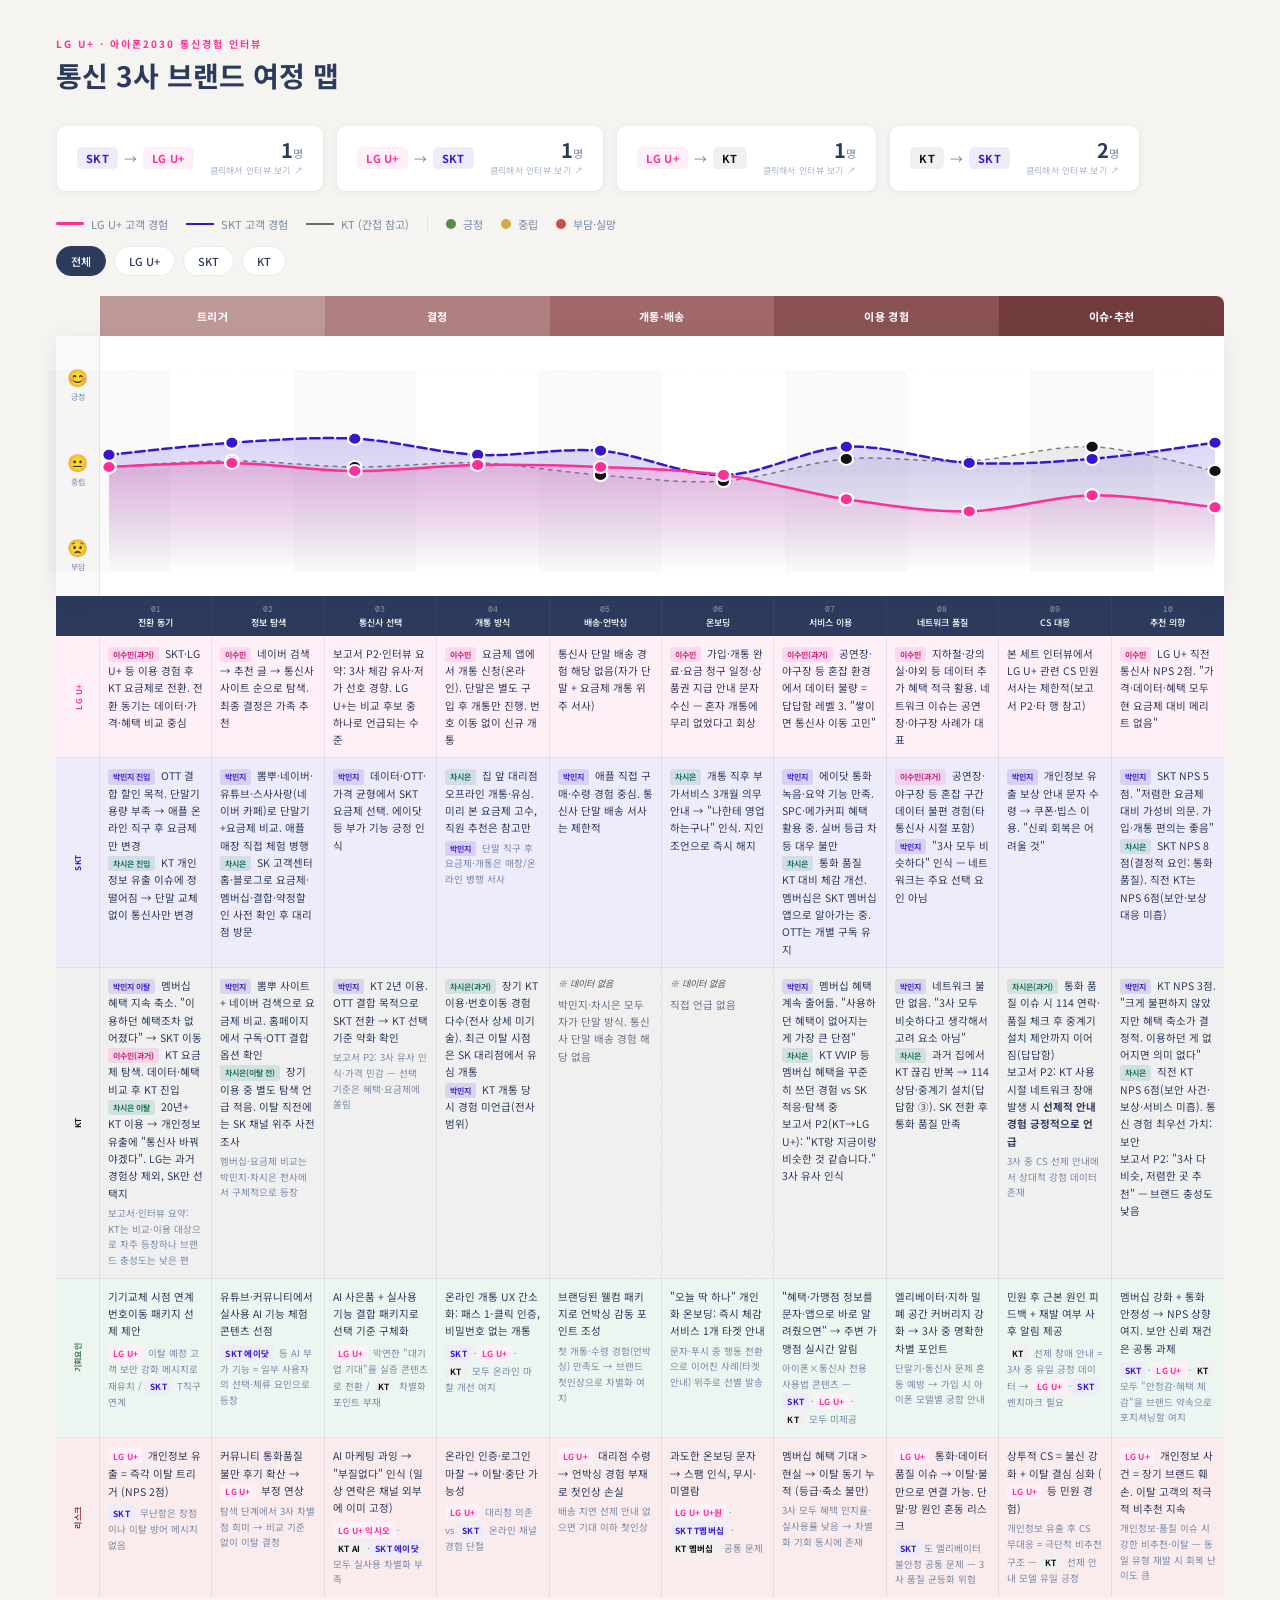
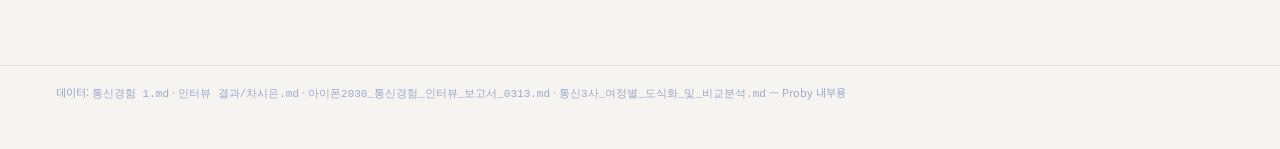
==== commit 5b7b04e7: "feat: 박민주/이서원 인터뷰 결과 반영 - LG Uplus 신규 인터뷰(박민주, 이서원)를 모달 인터뷰 결과에 추가 - parseTranscript가 [AI 인터뷰어]/[사용자" ====
--- a/index.html
+++ b/index.html
@@ -438,15 +438,26 @@
 
 <!-- Cluster widgets -->
 <div class="context-bar">
-  <div class="cluster-widget" onclick="openCluster('kt-lgu')">
+  <div class="cluster-widget" onclick="openCluster('skt-lgu')">
     <div class="cw-journey">
-      <span class="cw-brand kt">KT</span>
+      <span class="cw-brand skt">SKT</span>
       <span class="cw-arrow-icon">→</span>
       <span class="cw-brand lgu">LG U+</span>
     </div>
     <div class="cw-meta">
-      <span class="cw-count">0<span class="cw-count-unit">명</span></span>
-      <span class="cw-action">데이터 없음</span>
+      <span class="cw-count">1<span class="cw-count-unit">명</span></span>
+      <span class="cw-action">클릭해서 인터뷰 보기 ↗</span>
+    </div>
+  </div>
+  <div class="cluster-widget" onclick="openCluster('lgu-skt')">
+    <div class="cw-journey">
+      <span class="cw-brand lgu">LG U+</span>
+      <span class="cw-arrow-icon">→</span>
+      <span class="cw-brand skt">SKT</span>
+    </div>
+    <div class="cw-meta">
+      <span class="cw-count">1<span class="cw-count-unit">명</span></span>
+      <span class="cw-action">클릭해서 인터뷰 보기 ↗</span>
     </div>
   </div>
   <div class="cluster-widget" onclick="openCluster('lgu-kt')">
@@ -1086,9 +1097,10 @@
     } else if (userM) {
       if (cur) raw_turns.push(cur);
       cur = { role:'user', time:userM[1], text:'' };
-    } else if (aiB) {
+    } else if (aiB || aiAB) {
       if (cur) raw_turns.push(cur);
-      cur = { role:'ai', time:'', text: aiB[1].trim() };
+      const aiText = aiB ? aiB[1].trim() : aiAB[1].trim();
+      cur = { role:'ai', time:'', text: aiText };
     } else if (aiAB) {
       if (cur) raw_turns.push(cur);
       cur = { role:'ai', time:'', text: aiAB[1].trim() };
@@ -2110,15 +2122,729 @@
 [사용자]: 아니요 저 사용 안 해요.
 
 [AI 인터뷰어]: 오늘 인터뷰 참여해주셔서 감사합니다. 사례비 지급을 위해 담당자가 1~2일 이내로 연락 드릴 예정입니다. 감사합니다`
+
+minju: `# 박민주 — 통신 경험 인터뷰 전사
+
+[사용자 입력]
+이름을 적어주세요: 박민주
+사례비 지급을 위해 전화번호를 적어주세요: 01077978814
+
+------------------------------------------------------------------------------------------------
+
+[AI 인터뷰어]: 안녕하세요 반갑습니다 :) 저는 오늘 인터뷰를 진행하게 된 AI 인터뷰어 프로비라고 합니다. 
+오늘 저와 편하게 대화 나눠주시면 됩니다. 정답이나 오답은 없으며, 본인의 경험과 생각을 있는 그대로 공유 해주시면 됩니다.
+
+준비 되셨으면, "준비 되었어요" 라고 말씀하시고, 입력 버튼이 활성화 되면 눌러주시면 됩니다
+
+[사용자]: 준비되었어요.
+
+[AI 인터뷰어]: 그럼 시작해보겠습니다. 아이폰을 쓰고 계시죠? 아이폰을 사용한 전체 기간은 약 얼마정도 되시나요? 
+
+[사용자]: 음... 한 8년 된 것 같아요.
+
+[AI 인터뷰어]: 8년이나 사용하셨군요. 혹시 아이폰을 쓰시기 전에 다른 브랜드의 스마트폰을 사용해보신 경험도 있으신가요?
+
+[사용자]: 삼성폰 한 1, 2년 썼던 것 같아요.
+
+[AI 인터뷰어]: 삼성폰을 사용하시다가 아이폰으로 바꾸신 건데, 특별히 아이폰을 계속 선호하게 된 이유가 있으신가요?
+
+[사용자]: 딱히 그런 건 없고 한 번 써서 적응이 되다 보니까 계속 찾게 되는 것 같아요.
+
+[AI 인터뷰어]: 그렇군요, 익숙함이 큰 이유가 되기도 하죠. 혹시 아이폰 외에 아이패드나 애플워치처럼 다른 애플 기기도 함께 사용하고 계신가요?
+
+[사용자]: 아니요.
+
+[AI 인터뷰어]: 아이폰이 계속 새로 출시 되잖아요? 단말기를 바꾸는 주기가 대략 어떻게 되는 편이세요?
+
+[사용자]: 한 6, 7년 쓰고 바꾸는 것 같아요.
+
+[AI 인터뷰어]: 그렇게 오랫동안 사용하시다가 새 기기로 바꾸실 때는 기존에 쓰던 사진이나 앱 같은 데이터들을 보통 어떤 방식으로 옮기시나요?
+
+[사용자]: 아, 넘겨요. 안 옮긴다고요?
+
+[AI 인터뷰어]: 죄송합니다, 제가 질문을 명확하게 드리지 못했네요. 새 아이폰을 구매하셨을 때, 기존 폰에 있던 사진이나 연락처 같은 자료들을 아이클라우드(iCloud)를 이용해 옮기시는지, 아니면 대리점의 도움을 받으시거나 컴퓨터에 연결해서 옮기시는지 궁금해서요.
+
+[사용자]: 아니, 아예 안 옮긴다고요.
+
+[AI 인터뷰어]: 현재 사용중인 통신사는 어디인가요?
+
+[사용자]: SKT.
+
+[AI 인터뷰어]: 그렇군요. 그럼 현재 사용 중인 SKT 통신사는 대략 어느 정도 기간 동안 이용하고 계신가요?
+
+[사용자]: 2주? 정도. 된 것 같아요.
+
+[AI 인터뷰어]: 그렇군요, 2주 정도 되셨군요. 혹시 지금 사용하고 계신 요금제는 월 얼마 정도 납부하는 상품인가요?
+
+[사용자]: 109,000원.
+
+[AI 인터뷰어]: 그렇군요, 109,000원 요금제를 사용 중이시네요. 혹시 해당 요금은 자동이체나 카드 결제 등 어떤 방식으로 납부하고 계신가요?
+
+[사용자]: 카드 결제.
+
+[AI 인터뷰어]: 그렇군요, 카드 결제로 납부하고 계시네요. 혹시 해당 요금은 본인 명의의 카드로 직접 납부하고 계신가요?
+
+[사용자]: 네.
+
+[AI 인터뷰어]: 그렇군요. 답변 감사합니다. 혹시 이번에 SKT로 변경하시기 전에는 어떤 통신사를 이용하셨나요?
+
+[사용자]: LG U+.
+
+[AI 인터뷰어]: 그렇군요. 그럼 이전에 LG U+는 대략 어느 정도 기간 동안 이용하셨나요?
+
+[사용자]: 7년 정도. 이용했어요.
+
+[AI 인터뷰어]:  최근에 통신사 변경을 하셨던 당시의 기억을 떠올리면서 말씀 해주세요. 먼저 빠르게 확인 차, 통신사 변경은 온라인으로 하셨나요? 아니면 오프라인 대리점에서 하셨나요? 
+
+[사용자]: 온라인.
+
+[AI 인터뷰어]: 온라인으로 진행하셨군요. 당시 정확히 어떤 사이트를 통해 가입하셨는지 기억하시나요?
+
+[사용자]: 모르겠어요. 그 SKT 그냥 홈페이지 같은 데서 가입했던 것 같아요.
+
+[AI 인터뷰어]: SKT 홈페이지에서 가입하시는 과정에서 혹시 불편하거나 막혔던 순간은 없으셨나요?
+
+[사용자]: 그 인증받는 데서 간편 인증이 안 되는 게 불편했어요.
+
+[AI 인터뷰어]: 그렇군요, 인증 과정이 조금 번거로우셨겠네요. 가입 신청을 완료하고 나서 실제 단말기를 받기까지는 며칠 정도 걸리셨나요?
+
+[사용자]: 이틀? 3일? 정도 걸린 것 같아요.
+
+[AI 인터뷰어]: 그 정도면 생각보다 빨리 받으셨네요. 혹시 단말기가 처음에 안내받았던 일정보다 더 늦게 도착하거나 지연되지는 않았나요?
+
+[사용자]: 그건 아니었어요. 빨리 받았어요.
+
+[AI 인터뷰어]: 가입 신청부터 단말기를 받으실 때까지, 통신사로부터 진행 상황이나 배송 관련 안내 메시지를 받으셨던 기억이 있으신가요? 기억나는 내용이 있다면 무엇이든 말씀해 주세요.
+
+[사용자]: LG U+에서 끊기면 나오는 위약금이랑 그런 거 안 내줬던 것 같아요. 안 내줬던 것 같아요. 안 내줬던 것 같아요. 안 내, 안 내, 안 내.
+
+[AI 인터뷰어]: 위약금 관련 안내가 부족해서 많이 답답하셨겠네요. 그럼 이제 조금 분위기를 바꿔서, 새 단말기를 기다리시는 동안 어떤 점이 가장 기대되셨는지 기억하시나요?
+
+[사용자]: 기기 자체를 기대했습니다.
+
+[AI 인터뷰어]: 기기를 기다리던 설렘이 기억나네요. 그럼 드디어 단말기를 받으셨을 때, 박스를 처음 열어보던 언박싱 순간은 어떠셨나요? 박스 포장 상태나 구성품을 꺼낼 때의 느낌 등 기억나는 점이 있다면 말씀해 주세요.
+
+[사용자]: 딱히 없어요.
+
+[AI 인터뷰어]: 통신사를 변경하셨을 당시에 생각의 흐름이 궁금합니다.
+통신사를 바꿔야겠다가 먼저 떠오르셨는지, 아니면 단말기를 바꿔야겠다가 먼저 떠오르셨는지 궁금합니다
+
+[사용자]: 단말기를 먼저.
+
+[AI 인터뷰어]: 그렇군요, 단말기 교체를 먼저 결심하셨군요. 혹시 어떤 계기로 단말기를 바꿔야겠다고 마음을 먹게 되셨는지 그 이유가 궁금합니다.
+
+[사용자]: 그 전폰이 수명이 다한 것 같아서.
+
+[AI 인터뷰어]: 그렇군요, 아무래도 기기 수명이 다하면 불편함이 크셨을 것 같습니다. 혹시 그 단말기를 구매하실 때는 온라인과 오프라인 매장 중 어떤 채널을 이용하셨나요?
+
+[사용자]: 온라인.
+
+[AI 인터뷰어]: 온라인으로 구매하셨군요. 혹시 구매하시기 전에 매장에 방문해서 해당 단말기를 직접 만져보거나 사용해보는 과정을 거치셨나요?
+
+[사용자]: 아니요.
+
+[AI 인터뷰어]: 그렇군요, 직접 만져보지 않고 바로 온라인으로 구매하셨네요. 단말기 정보를 찾으실 때 주로 어떤 온라인 채널이나 사이트를 참고하셨나요?
+
+[사용자]: 유튜브? 유튜브에서 IT 리뷰하는 채널 많이 봤어요.
+
+[AI 인터뷰어]: 유튜브 IT 리뷰 채널들을 참고하셨군요. 그 채널들에서 보신 내용 중, 지금도 기억에 남거나 단말기를 선택하는 데 특히 결정적인 영향을 주었던 정보가 있었나요?
+
+[사용자]: 음... 생각보다 크기가 작다고 해서 구매하게 됐어요.
+
+[AI 인터뷰어]: 그렇군요, 크기가 작다는 점이 구매 결정에 큰 도움이 되었네요. 혹시 단말기 정보를 찾으실 때 '아사모' 같은 네이버 카페도 알고 계셨나요?
+
+[사용자]: 아니요.
+
+[AI 인터뷰어]: 그렇군요. 혹시 단말기를 선택하실 때 다른 브랜드의 제품들과 비교해보면서 고민하는 과정도 있으셨나요?
+
+[사용자]: 아니요. 바로 아이폰으로 결정했습니다.
+
+[AI 인터뷰어]: 그렇군요, 아이폰으로 바로 결정하셨네요. 그럼 단말기 변경을 먼저 결심하신 후에, 통신사까지 함께 변경해야겠다고 마음먹게 된 특별한 계기가 있으셨나요?
+
+[사용자]: 아니요, 그냥 더 할인 많이 해준다고 해서요.
+
+[AI 인터뷰어]: 그렇군요, 할인 혜택이 통신사 변경의 큰 이유였네요. 혹시 구체적으로 어떤 종류의 할인이나 프로모션이었는지, 그리고 그 혜택이 결정에 얼마나 큰 영향을 주었는지 조금 더 자세히 말씀해 주실 수 있을까요?
+
+[사용자]: 음... KT나 LG U+보다 SKT 번호 이동하는 게 제일 할인을 많이 해줬어요.
+
+[AI 인터뷰어]: 그렇군요, 번호 이동 시 제공되는 할인 혜택이 결정적인 이유였네요. 혹시 이런 통신사 변경 정보를 찾으실 때는 주로 어떤 온라인 커뮤니티나 사이트, 혹은 오프라인 매장 같은 채널들을 활용하셨나요?
+
+[사용자]: 음... SKT 홈페이지 봤던 것 같아요.
+
+[AI 인터뷰어]: 단말기 개통할 때 USIM이랑 ESIM 중에 무엇을 선택하셨나요?
+
+[사용자]: 유심이요.
+
+[AI 인터뷰어]: 그렇군요, 유심을 선택하셨네요. 혹시 이심 대신 유심을 선택하신 특별한 이유가 있으신가요?
+
+[사용자]: 아니요, 딱히 특별한 이유는 없어요.
+
+[AI 인터뷰어]: 개통하는 과정 중에서 통신사로부터 안내와 가이드를 받으셨었나요?
+
+[사용자]: 음... 딱히 필요가 없어서 보냈는지를 모르겠어요, 보냈는지.
+
+[AI 인터뷰어]: 단말기 개통이 완료된 바로 직후 시점을 떠올려봐주세요. 개통이 완료된 직후에 통신사로 부터 받은 안내가 있으셨나요? 
+
+[사용자]: 네.
+
+[AI 인터뷰어]: 그때 통신사로부터 구체적으로 어떤 내용의 안내를 받으셨었나요?
+
+[사용자]: 음... 구독 상품 안내랑 이용권 안내랑 V컬러링 서비스 안내랑 SKT 상품 안내 광고 수신 동의 이런 거 받았어요.
+
+[AI 인터뷰어]: 그렇게 다양한 서비스나 상품에 대한 안내를 받으셨을 때, 실제로 그 내용들이 개통 직후에 이용하시는 데에 실질적으로 도움이 되셨나요?
+
+[사용자]: 넷플릭스 이용 안내는 연결하는 데 도움됐고요. 나머지는 딱히 큰 도움 안 됐어요.
+
+[AI 인터뷰어]: 단말기 개통이 완료된 후 약 2주 정도 동안통신사로 부터 받은 안내가 있으셨나요?
+
+[사용자]: 음... 휴대폰 추가 할인 방법 안내라는 광고 받았고요. 자동 납부 안내 요금제 자동 납부 안내 받았고요. 그거 말고는 크게 없는 것 같아요.
+
+[AI 인터뷰어]: 말씀해주신 휴대폰 추가 할인이나 요금제 자동 납부 안내가 실제 이용하시는 데에는 어느 정도 도움이 되셨나요?
+
+[사용자]: 아무런 도움이 되지 않았어요.
+
+[AI 인터뷰어]: 다음 몇가지 항목들에 대해서 충분히 안내를 받으셨었는지 생각해봐주세요. 먼저, 전반적으로 단말기를 설정하는 방법에 대해서 특별히 안내를 받았거나, 통신사로부터 도움을 받았던게 있으셨나요? 
+
+[사용자]: 그냥 유심만 바꿔 끼우면 되는 거라서
+
+[AI 인터뷰어]: 데이터를 옮기는 방법에 대해서 특별히 안내를 받았거나, 통신사로부터 도움을 받았던게 있으셨나요? 
+
+[사용자]: 아니요.
+
+[AI 인터뷰어]: 구독 서비스에 대해서 특별히 안내를 받았거나, 통신사로부터 도움을 받았던게 있으셨나요?
+
+[사용자]: 요금제에 포함되는 넷플릭스 구독권 관련해서 문자 받았어요.
+
+[AI 인터뷰어]: 그렇게 받으신 넷플릭스 구독권 안내가 실제로 요금제를 선택하거나 이용하시는 데에 실질적으로 도움이 되셨나요?
+
+[사용자]: 앞에도 말했지만 계정 연결하는 데 도움됐어요.
+
+[AI 인터뷰어]: 멤버십 혜택에 대해서 특별히 안내를 받았거나, 통신사로부터 도움을 받았던게 있으셨나요?
+
+[사용자]: 카드 발급이 가능하다? 그거 말고는 딱히 없어요.
+
+[AI 인터뷰어]: 그 카드 발급 안내는 상담원에게 직접 들으셨던 건가요, 아니면 문자나 앱 같은 다른 경로를 통해 확인하신 건가요?
+
+[사용자]: 문자요.
+
+[AI 인터뷰어]: 그렇게 문자로 받으신 카드 발급 안내가 실제 멤버십을 이용하시거나 혜택을 챙기는 데에 실질적으로 도움이 되셨나요?
+
+[사용자]: 아니요.
+
+[AI 인터뷰어]: 보안 서비스에 대해서 특별히 안내를 받았거나, 통신사로부터 도움을 받았던게 있으셨나요?
+
+[사용자]: 아니요.
+
+[AI 인터뷰어]: 현재 통신사 이동 후 적응하기까지 어떠셨나요? 특별히 어려운 점은 없었나요?
+
+[사용자]: 네.
+
+[AI 인터뷰어]: 현재 통신사로 이동할 때 어떤점을 가장 기대하셨었나요?
+
+[사용자]: 데이터 무제한? 그거 말고는 딱히 기대한 거 없어요.
+
+[AI 인터뷰어]: 그렇다면 실제로 이용하시면서 그 데이터 무제한 혜택이 처음에 기대하셨던 만큼 충분히 만족스럽게 제공되고 있다고 느끼시나요?
+
+[사용자]: 생각보다 빠르진 않은데 그래도 괜찮아요.
+
+[AI 인터뷰어]: 만약 주변에 통신사를 변경하고 싶어하는 지인이 있다면, 본인이 현재 이용중인 통신사를 얼마나 추천해보시겠어요? 0점을 주시면 절대 추천하지 않는다, 10점을 주시면 무조건 추천한다, 입니다
+
+[사용자]: 오전? 오점.
+
+[AI 인터뷰어]: 5점을 주셨는데, 그렇게 점수를 매기신 구체적인 이유가 무엇인지 궁금합니다.
+
+[사용자]: 딱히 엄청 추천하고 싶은 것도 아니고 그렇다고 쓰지 말라고 말리고 싶은 것도 아니고 딱 중간인 것 같아요.
+
+[AI 인터뷰어]: 그렇다면 10점 만점에 5점이 아닌, 더 높은 점수를 주기 위해 현재 통신사에 가장 아쉬운 점이나 보완되었으면 하는 부분은 무엇인가요?
+
+[사용자]: 10만 9천 원 냈는데 혜택이 생각보다 없는 것 같아서 통신사 혜택 정도
+
+[AI 인터뷰어]: 말씀해주신 요금 대비 혜택 부족 문제 외에도, 가입 신청부터 실제 개통까지 진행하셨던 전체 과정을 통틀어 지금의 점수에 가장 결정적인 영향을 미친 요소는 무엇이라고 생각하시나요?
+
+[사용자]: 공인인증서가 없으면 패스 앱을 깔아서 해야 되는데 간편 인증이 가능한데 굳이 앱까지 깔아서 쓰는 과정이 좀 번거롭긴 했어요.
+
+[AI 인터뷰어]: 만약 주변에 통신사를 변경하고 싶어하는 지인이 있다면, 이번에는 현재말고, 직전에 이용했던 통신사를 얼마나 추천해보시겠어요? 0점을 주시면 절대 추천하지 않는다, 10점을 주시면 무조건 추천한다, 입니다 
+
+[사용자]: 3점
+
+[AI 인터뷰어]: 직전 통신사에 3점이라는 낮은 점수를 주셨는데, 그렇게 평가하신 가장 큰 이유는 무엇인가요?
+
+[사용자]: 어, SKT는 가격 대비 혜택이 부족하다고 느꼈는데 LG U+는 그냥 아예 혜택이 없다고 느꼈어요. 그리고 꽤 오래 쓴 것 같은데 그 오래 쓴 사람에 대한 혜택이 없었다? 그래서 3점 줬습니다.
+
+[AI 인터뷰어]: 이전 통신사, 현재 통신사 통틀어서 오랫동안 사용을 해보셨을 때, 결국 통신사 경험에서 가장 중요한 요소는 _______ 이다 에서 빈칸을 채워주세요. 
+
+[사용자]: 편리함.
+
+[AI 인터뷰어]: 통신사 경험에서 '편리함'이 가장 중요하다고 하셨는데, 혹시 그 편리함의 핵심이 네트워크 품질과 관련이 있다고 보시나요? 그렇게 생각하시는 이유가 궁금합니다.
+
+[사용자]: 관련이 있죠. 왜냐하면 대부분 요금제 가격이 좌우되는 이유가 네트워크 속도나 아니면 데이터 관련해서기 때문에
+
+[AI 인터뷰어]: 그렇다면 네트워크 품질 외에 통신사를 선택할 때 '다양한 혜택'도 중요한 요소라고 생각하시나요? 그렇게 생각하시는 이유가 궁금합니다.
+
+[사용자]: 다양한 혜택보다는 아무래도 저렴한 가격이 중요하긴 한데 만약에 가격이 똑같다는 전제하에서는 당연히 다양한 혜택이 중요하죠.
+
+[AI 인터뷰어]: 그렇다면 통신사를 이용하면서 개인정보 보호나 데이터 안전과 같은 '보안' 측면도 통신사 선택이나 만족도에 중요한 요소라고 생각하시나요? 그렇게 생각하시는 이유가 궁금합니다.
+
+[사용자]: 엄청나게 중요한 요소라고 생각하고요. 저번에 그 SKT 대량으로 개인정보 유출됐을 때 이미지가 엄청 깎였던 거 보면 가장 중요한 요소 중에 하나지 않을까 싶습니다.
+
+[AI 인터뷰어]: 그렇다면 통신사에서 제공하는 다양한 부가 서비스들도 통신사를 선택하거나 만족도를 결정하는 데 있어 중요한 요소라고 생각하시나요? 그렇게 생각하시는 이유도 궁금합니다.
+
+[사용자]: 막 엄청나게 중요한 요소는 아닌데 있으면 좋은 것 같은 요소? 비싼 요금제에 부가서비스, 다양한 부가서비스보다는 저렴한 요금제에 부가서비스가 아예 없는 게 더 나은 것 같아요.
+
+[AI 인터뷰어]: 그렇다면 통신사 경험에서 가장 중요한 요소로 '요금'을 꼽는 것에 대해서는 어떻게 생각하시나요? 요금이 통신사 만족도에 결정적인 영향을 미친다고 보시는지, 그 이유도 궁금합니다.
+
+[사용자]: 가장 중요한 요소죠. 제일 중요한 요소죠. 중요한 요소 1위라고 생각하고요. 어차피 상품이니까 가격이 가장 중요하다고 생각합니다.
+
+[AI 인터뷰어]: 지금까지 통신사를 직접 이용해보시면서, 막상 써보니 통신사를 선택할 때 '이런 건 굳이 중요하게 고려할 필요가 없었구나' 싶었던 부질없는 요소가 있다면 무엇이라고 생각하시나요?
+
+[사용자]: 부가 혜택이요. 뭐 영화 티켓이나 이런 거?
+
+[AI 인터뷰어]: 통신 쪽 말고, 단말기 하드웨어 측면에서 통신사 쪽에서 더 챙기거나 케어해줬으면 하는 부분이 있을까요? 
+
+[사용자]: 딱히 없어요. 아, 그 발열 의심은 불량품 같은 경우가 걸리는 경우도 많다고 봐서 그런 거 관리하는 정도?
+
+[AI 인터뷰어]: 통신, 네트워크의 품질 관련해서 조금이라도 불편했거나 불만이었던 경우가 있으셨나요? 아주 사소한 부분이라도 괜찮으니 한번 생각해봐주세요
+
+[사용자]: 전에 LG U+ 썼을 때 인터넷 속도가 너무 많이 느려가지고 불편했던 경험 한 번 있습니다.
+
+[AI 인터뷰어]: 그때 인터넷 속도가 느려서 불편하셨을 때, 그 정도가 어느 정도였는지 궁금합니다. 1번 미미함, 2번 불편함, 3번 답답함, 4번 분노나 포기 중 어떤 감정에 가까우셨나요?
+
+[사용자]: 4번.
+
+[AI 인터뷰어]: 당시 겪으셨던 그 불편함이 통신사 네트워크 자체의 문제였다고 생각하시나요, 아니면 사용하시던 단말기 기기 측면의 문제라고 생각하시나요?
+
+[사용자]: 사용하던 요금제 문제랑 그다음에 단말기 자체가 느려진 거랑 두 개요.
+
+[AI 인터뷰어]: 혹시 아이폰이나 갤럭시 같은 단말기 종류에 따라서도 네트워크 품질에 차이가 있을 수 있다는 점에 대해 평소에 알고 계셨나요?
+
+[사용자]: 아니요.
+
+[AI 인터뷰어]: 단말기 종류에 따라 네트워크 품질에 차이가 있을 수 있다는 사실을 지금 처음 알게 되셨는데, 이 점을 알고 나니 당시 겪으셨던 불편함에 대해 생각이 조금 달라지시는 부분이 있으신가요?
+
+[사용자]: 아니요.
+
+[AI 인터뷰어]: 네트워크나 통신 품질과 관련해서, 통신사 쪽에 민원을 넣어봤던 적이 있나요?
+
+[사용자]: 상담원이랑 전화해 본 적 있어요.
+
+[AI 인터뷰어]: 당시 LG U+ 상담원분께 구체적으로 어떤 문제 때문에 문의를 하셨던 건가요?
+
+[사용자]: 음, 그냥 갑자기 인터넷 속도가 너무 느려서 아무것도 할 수 없다고 해서 요금제를 바꿔주셨습니다.
+
+[AI 인터뷰어]: 상담원께서 요금제를 변경해 주는 조치를 해주셨는데, 그 결과에 대해서는 충분히 만족하셨나요?
+
+[사용자]: 네.
+
+[AI 인터뷰어]: 통신사에서 제공하는 혜택은 잘 사용하고 계신가요?
+
+[사용자]: 딱히요.
+
+[AI 인터뷰어]: 그렇군요. 혹시 혜택을 따로 챙겨서 사용하지 않으시는 특별한 이유가 있으신가요?
+
+[사용자]: 확인해 봤는데 그렇게까지 좋은 혜택은 아닌 것 같아서.
+
+[AI 인터뷰어]: 그렇다면 통신사에서 어떤 혜택이나 서비스를 제공해 준다면 지금보다 더 유용하게 활용하실 수 있을 것 같으신가요?
+
+[사용자]: 소비를 유도하는 거 말고 진짜 혜택을 주면 잘 쓸 것 같아요.
+
+[AI 인터뷰어]: 혹시 아이폰 유저만을 위한 통신사 혜택이 따로 있다는 사실을 알고 계셨나요?
+
+[사용자]: 아니요.
+
+[AI 인터뷰어]: 아이폰 유저분들을 위해 통신사에서 이런 혜택이 있다면 좋겠다 하고 평소에 기대하셨던 부분이 있으신가요?
+
+[사용자]: 할인 혜택. 뭐든 간에 할인 혜택 같은 걸 주면 좋을 것 같아요.
+
+[AI 인터뷰어]: 현재 이용중인 보안 관련 서비스가 있으신가요?
+
+[사용자]: 아니요, 딱히 없어요.
+
+[AI 인터뷰어]: 혹시 통신사에서 제공하는 'USIM 보호 서비스'에 대해서 들어보셨거나, 이용해 보신 적이 있으신가요?
+
+[사용자]: 들어본 적 있어요.
+
+[AI 인터뷰어]: 그렇군요. 혹시 통신사에서 제공하는 '피싱해킹 안심 보험'이라는 서비스에 대해서도 들어보신 적이 있으신가요?
+
+[사용자]: 아니요.
+
+[AI 인터뷰어]: 그렇다면 통신사에서 제공하는 '보이스피싱 탐지' 서비스에 대해서는 들어보셨거나 이용해 보신 적이 있으신가요?
+
+[사용자]: 들어봤어요.
+
+[AI 인터뷰어]: 통신사에서 제공하는 보안 서비스들을 접하시면서, 어떤 서비스나 경험을 하셨을 때 이 통신사는 정말 보안에 진심이구나라고 느끼셨을 것 같나요?
+
+[사용자]: 한 번도 느낀 적 없어요.
+
+[AI 인터뷰어]:  통신사 전용 AI 서비스도 사용해보신 적 있으신가요? 에이닷이나 익시오 같은 서비스입니다
+
+[사용자]: 아니요.
+
+[AI 인터뷰어]: 저와 함께 대화 하시느라 고생 많으셨습니다 :) 이제 문자로 안내 받으셨던 줌 링크로 이동하셔서, 실제 사람 진행자 분과 조금만 더 추가 인터뷰 진행 해주시면 감사하겠습니다.
+
+[사용자]: 네.
+
+[AI 인터뷰어]: 오늘 인터뷰 참여해주셔서 감사합니다. 사례비 지급을 위해 담당자가 1~2일 이내로 연락 드릴 예정입니다. 감사합니다`,
+
+seowon: `# 이서원 — 통신 경험 인터뷰 전사
+
+[사용자 입력]
+이름을 적어주세요: 이서원
+사례비 지급을 위해 전화번호를 적어주세요: 01056550489
+
+------------------------------------------------------------------------------------------------
+
+[AI 인터뷰어]: 안녕하세요 반갑습니다 :) 저는 오늘 인터뷰를 진행하게 된 AI 인터뷰어 프로비라고 합니다. 
+오늘 저와 편하게 대화 나눠주시면 됩니다. 정답이나 오답은 없으며, 본인의 경험과 생각을 있는 그대로 공유 해주시면 됩니다.
+
+준비 되셨으면, "준비 되었어요" 라고 말씀하시고, 입력 버튼이 활성화 되면 눌러주시면 됩니다
+
+[사용자]: 준비되었어요.
+
+[AI 인터뷰어]: 그럼 시작해보겠습니다. 아이폰을 쓰고 계시죠? 아이폰을 사용한 전체 기간은 약 얼마정도 되시나요? 
+
+[사용자]: 아이폰은 한 전체 기간은 6년 가까이 되는 것 같아요.
+
+[AI 인터뷰어]: 6년이나 사용하셨군요. 혹시 아이폰을 쓰시기 전에 다른 브랜드의 스마트폰을 사용해보신 적도 있으신가요?
+
+[사용자]: 옛날에 갤럭시 제품을 한 10년 가까이 쓰기는 했어요.
+
+[AI 인터뷰어]: 오랫동안 갤럭시를 사용하시다가 아이폰으로 바꾸셨는데, 특별히 아이폰을 계속 선호하게 된 이유가 있으신가요?
+
+[사용자]: 어, 아이폰 12에 어, 그 색상이 예뻐가지고 그때 연보라색이 나와가지고 그때서부터 사용을 하게 되었는데 카메라도 매우 사진이 잘 나와가지고 그때서부터 쭉 아이폰을 쓰기로 마음을 먹었던 것 같아요.
+
+[AI 인터뷰어]: 아이폰의 디자인과 카메라 성능 때문에 만족하며 사용하고 계시는군요. 혹시 아이폰 외에 아이패드나 애플워치처럼 다른 애플 기기도 함께 사용하고 계신가요?
+
+[사용자]: 근데 지금 애플워치도 사용을 하고 있고 그다음에 에어팟도 사용을 하고 있고 에어팟 맥스도 같이 사용하고 있어요.
+
+[AI 인터뷰어]: 정말 다양한 애플 기기를 함께 사용하고 계시네요. 혹시 이렇게 여러 기기를 사용하시면서 기기 간의 연동 기능을 활용해 평소에 편리함을 느끼시는 부분이 있으신가요?
+
+[사용자]: 평소에 에어팟 같은 경우에도 양손이 자유롭게 사용이 가능해서 좋고 양손이 없을 때는 워치로 메시지 같은 걸 볼 수 있도 있고 전화도 받을 수 있어서 좋은 것 같아요.
+
+[AI 인터뷰어]: 아이폰이 계속 새로 출시 되잖아요? 단말기를 바꾸는 주기가 대략 어떻게 되는 편이세요?
+
+[사용자]: 한 2년에서 3년 정도 되는 것 같아요.
+
+[AI 인터뷰어]: 그렇게 2~3년 주기로 새 아이폰으로 바꾸실 때, 기존에 쓰시던 사진이나 앱 같은 데이터들은 보통 어떤 방식으로 옮기시는 편인가요?
+
+[사용자]: 아이클라우드로도 그 연동을 해가지고 사진을 옮기는 것도 있고 카카오톡 토스랩을 자주 이용을 해서 그걸로 좀 많이 많이 옮기는 편이에요.
+
+[AI 인터뷰어]: 현재 사용중인 통신사는 어디인가요?
+
+[사용자]: 지금은 LG를 사용하고 있습니다.
+
+[AI 인터뷰어]: 그렇군요. 그럼 현재 사용 중인 LG 통신사는 대략 어느 정도 기간 동안 이용하고 계신가요?
+
+[사용자]: 지금 약 한 5개월 정도 사용한 것 같아요.
+
+[AI 인터뷰어]: 그렇군요, 5개월 정도 사용하셨네요. 혹시 현재 이용 중인 요금제는 매달 얼마 정도 납부하고 계신가요?
+
+[사용자]: 지금은 8만 원짜리 요금제를 쓰고 있어서 한 10만 원 정도 납부하고 있는 것 같아요.
+
+[AI 인터뷰어]: 그렇군요, 매달 10만 원 정도를 납부하고 계시는군요. 혹시 그 요금은 자동이체나 카드 결제 등 어떤 방식으로 납부하고 계신가요?
+
+[사용자]: 자동이체로 납부를 하고 있어요.
+
+[AI 인터뷰어]: 그렇군요, 자동이체로 납부하고 계시는군요. 혹시 그 요금은 본인 명의로 직접 납부하고 계신가요?
+
+[사용자]: 네, 제 명의로 직접 납부를 하고 있습니다.
+
+[AI 인터뷰어]: 그렇군요, 본인 명의로 직접 납부하고 계시는군요. 혹시 지금 사용하시는 통신사로 옮기기 전에는 어떤 통신사를 이용하셨나요?
+
+[사용자]: STAT를 사용하고 있었어요.
+
+[AI 인터뷰어]: 그렇군요, STAT를 이용하셨었군요. 그럼 그 통신사는 대략 어느 정도 기간 동안 사용하셨나요?
+
+[사용자]: SKT를 사용을 했고 10년 정도 사용을 했어요.
+
+[AI 인터뷰어]:  최근에 통신사 변경을 하셨던 당시의 기억을 떠올리면서 말씀 해주세요. 먼저 빠르게 확인 차, 통신사 변경은 온라인으로 하셨나요? 아니면 오프라인 대리점에서 하셨나요? 
+
+[사용자]: 오프라인 대기점에 서 있어요.
+
+[AI 인터뷰어]: 통신사를 변경하셨을 당시에 생각의 흐름이 궁금합니다.
+통신사를 바꿔야겠다가 먼저 떠오르셨는지, 아니면 단말기를 바꿔야겠다가 먼저 떠오르셨는지 궁금합니다
+
+[사용자]: 고민을 좀 했는데 SKT가 어, 정보 유출권도 있고 핸드폰 타임하기도 고장이 나가지고 그때 그래서 고민을 하다가 단말기를 먼저 보고 그리고 통신사도 지원금이 어느 정도 나오는지 인터넷으로 검색을 해서 공시지원금이 가장 많이 주는 LG로 변경하게 되었어요.
+
+[AI 인터뷰어]: 그렇군요, 단말기를 먼저 고려하셨던 거네요. 혹시 그 단말기는 온라인 쇼핑몰이나 공식 홈페이지를 통해 구매하셨나요, 아니면 직접 매장에 방문해서 구매하셨나요?
+
+[사용자]: 아니요, 직접 대리점에 방문을 하여서 구매를 하게 되었습니다.
+
+[AI 인터뷰어]: 그렇군요, 대리점에 직접 방문하셨군요. 혹시 방문하시기 전에 해당 단말기를 미리 만져보거나 직접 사용해 볼 기회가 있으셨나요?
+
+[사용자]: 아니요, 직접 사용해 보기에는 없었고 인터넷으로 검색을 많이 해봐가지고 확인해보고 그다음에 구매를 결정을 하게 되었습니다.
+
+[AI 인터뷰어]: 인터넷으로 검색을 많이 해보셨다고 하셨는데, 구체적으로 어떤 사이트나 채널들을 주로 활용해서 정보를 찾아보셨나요?
+
+[사용자]: 어, 네이버 카페도 주로 많이 이용을 했었고 그다음에 유튜브도 많이 보면서 제품에 무슨 단점이 있는지 어떤 점이 좋은지 확인을 하였습니다.
+
+[AI 인터뷰어]: 네이버 카페나 유튜브에서 제품 정보를 찾아보셨을 때, 특히 기억에 남거나 구매 결정에 결정적인 영향을 주었던 구체적인 정보가 있으셨나요?
+
+[사용자]: 구체적인 정보는 유튜브에서 많이 확인을 하였고 어, 변색이 심한지 아니면 기계 자체에 벌어짐이 있는지 액정 확인 그런 거에 대해서 좀 확인을 했던 것 같습니다.
+
+[AI 인터뷰어]: 그렇군요, 유튜브를 통해 제품의 상태를 꼼꼼히 확인하셨네요. 혹시 정보를 찾으실 때 '아사모' 같은 특정 커뮤니티 카페도 알고 계셨나요?
+
+[사용자]: 네, 이번에 특정 그 커뮤니티 카페를 알게 되어서 거기서 검색을 많이 해봤어요.
+
+[AI 인터뷰어]: 그렇군요, 아사모 카페를 통해 정보를 많이 얻으셨네요. 혹시 그곳에서 검색하시면서 특별히 기억에 남거나 구매 결정에 도움이 되었던 정보가 있었나요?
+
+[사용자]: 어, 데이터가 많이 안 터진다고 들 하셔서 그거에 대해서 좀 고민을 많이 했는데 어, 핸드폰이 고장난 상태라가지고 어, 다른 차선택 없이 그냥 구매를 하게 되었습니다.
+
+[AI 인터뷰어]: 그렇군요, 고장 때문에 급하게 구매를 결정하셨던 거네요. 혹시 구매하실 때 다른 브랜드의 단말기와 비교해 보거나, 다른 모델을 고려해 보신 적은 없으셨나요?
+
+[사용자]: 어, 제트플립 7을 고민해봤는데 어, 쓰는 모습을 상상해봤는데 도저히 못 쓸 것 같아가지고 어, 아이폰 17 프로로 선택을 하게 되었습니다.
+
+[AI 인터뷰어]: 단말기 개통할 때 USIM이랑 ESIM 중에 무엇을 선택하셨나요?
+
+[사용자]: 유심을 선택을 했어요.
+
+[AI 인터뷰어]: 그렇군요, 유심을 선택하신 특별한 이유가 있으신가요? 기존에 쓰던 것을 그대로 옮기기 편해서인지, 아니면 다른 이유가 있었는지 궁금합니다.
+
+[사용자]: 기존에 쓰던 것을 그대로 옮기기 편해서 편하고 이심 자체가 아직 안 좋다고 들어가지고 유지하게 되었습니다.
+
+[AI 인터뷰어]: 개통하는 과정 중에서 통신사로부터 안내와 가이드를 받으셨었나요?
+
+[사용자]: 어떤 안내와 가이드라 받았다는 말씀이신가요?
+
+[AI 인터뷰어]: 네, 예를 들어 대리점 직원의 설명을 직접 들으셨는지, 아니면 문자나 카카오톡, 이메일 같은 비대면 채널을 통해 개통 절차를 안내받으셨는지 궁금해서 여쭤보았습니다. 혹시 어떤 경로로 안내를 받으셨나요?
+
+[사용자]: 어, 대리점 직원한테 직접 설명을 들어서 개통 절차를 안내를 받았습니다.
+
+[AI 인터뷰어]: 그때 대리점 직원분께 구체적으로 어떤 내용들을 안내받으셨나요? 그 설명이 실제 개통을 진행하시는 데 얼마나 도움이 되었는지 궁금합니다.
+
+[사용자]: 저번 주보다 공시지원금이 20만 원 정도 많아졌고 지금이 가장 쌀 타임입니다. 지금 바뀌는 게 가장 좋다고 안내를 받아서 바 바꾸게 되었습니다.
+
+[AI 인터뷰어]: 지원금 혜택에 대해 잘 들으셨군요. 그렇다면 실제 개통을 진행할 때 필요한 설정이나 절차에 대해서도 직원분이 따로 설명해 주셨나요? 그런 안내가 개통 과정을 진행하는 데 실질적으로 도움이 되었는지 궁금합니다.
+
+[사용자]: 개통을 할 때 어떤 부가 서비스는 하나는 들어가고 요금제는 3개월은 10만 원짜리를 써야 되고 3개월은 5만 원, 아니 8만 원짜리를 써야 된다고 들어가지고 그렇게 진행을 하기로 해서 잘 설명 듣고 개통을 하게 되었습니다.
+
+[AI 인터뷰어]: 그렇게 꼼꼼하게 설명을 들으셨군요. 만약 대리점 직원분의 그런 안내가 없었더라도, 스스로 개통 절차를 진행하는 데 큰 어려움은 없었을 것 같으신가요?
+
+[사용자]: 어, 어려움은 없었을 것 같은데 어, 나중에 이걸 속이고 판매를 하였다고 생각을 할 것 같습니다.
+
+[AI 인터뷰어]: 단말기 개통이 완료된 바로 직후 시점을 떠올려봐주세요. 개통이 완료된 직후에 통신사로 부터 받은 안내가 있으셨나요? 
+
+[사용자]: 개통이 되었다고 안내를 받았습니다.
+
+[AI 인터뷰어]: 그때 개통 완료 안내 외에, 기기 사용을 위한 추가적인 설정 방법이나 주의사항 같은 다른 안내도 함께 받으셨나요?
+
+[사용자]: 부가 서비스 개통이 되었다고 안내를 받았고 기계에 대한 사용 설명은 받은 적은 없습니다.
+
+[AI 인터뷰어]: 그때 받으신 개통 완료나 부가 서비스 안내가 실제 기기를 사용하시는 데에 어느 정도 도움이 되셨나요?
+
+[사용자]: 그때 안내 받았던 거는 개통만 되었고 개월 수는 3개월 정도 유지가 될 거라는 안내를 받아서 딱히 무슨 도움이 되었다라는 생각은 들지가 않았습니다.
+
+[AI 인터뷰어]: 실질적인 도움이 되지 않는다는 느낌을 받으셨군요. 당시 그런 안내를 들으셨을 때, 구체적으로 어떤 기분이나 감정이 드셨는지 궁금합니다.
+
+[사용자]: 그냥 사실상 개통을 목적으로 하고 간 거라서 아, 핸드폰이 개통이 되었구나. 3개월 뒤에는 요금이 다운이 되겠구나 생각이 되었습니다.
+
+[AI 인터뷰어]: 단말기 개통이 완료된 후 약 2주 정도 동안통신사로 부터 받은 안내가 있으셨나요?
+
+[사용자]: 아니요, 없었습니다.
+
+[AI 인터뷰어]: 다음 몇가지 항목들에 대해서 충분히 안내를 받으셨었는지 생각해봐주세요. 먼저, 전반적으로 단말기를 설정하는 방법에 대해서 특별히 안내를 받았거나, 통신사로부터 도움을 받았던게 있으셨나요? 
+
+[사용자]: 아니요, 설정하는 거에 대해 방법은 딱히 도움을 받은 거는 없었습니다.
+
+[AI 인터뷰어]: 데이터를 옮기는 방법에 대해서 특별히 안내를 받았거나, 통신사로부터 도움을 받았던게 있으셨나요? 
+
+[사용자]: 통신사에서 도움을 받았던 것보다는 대리점에서 도움을 받았던 게 있습니다.
+
+[AI 인터뷰어]: 대리점에서 구체적으로 어떤 방식으로 데이터를 옮겨주었는지, 혹은 그 과정에서 어떤 안내를 받으셨는지 조금 더 자세히 말씀해 주실 수 있을까요?
+
+[사용자]: 어, 애플 계정 아이디를 알려달라고 하셨고 거기에 대해 로그인을 하니 직접 들고 가서 어, 개통한 핸드폰이랑 연동을 해가지고 어, 거기 사장님이 직접 자, 자료를 옮겨줬습니다.
+
+[AI 인터뷰어]: 사장님께서 직접 아이디를 입력하고 자료를 옮겨주신 과정이 실제 데이터를 옮기는 데 있어 얼마나 편리하거나 도움이 되셨나요?
+
+[사용자]: 어, 제가 직접 안 해도 돼가지고 엄청 편리하게 하였어요.
+
+[AI 인터뷰어]: 구독 서비스에 대해서 특별히 안내를 받았거나, 통신사로부터 도움을 받았던게 있으셨나요?
+
+[사용자]: 아니요, 구독 서비스는 따로 안내를 받은 게 없어서 제가 직접 찾아봐가지고 구독 서비스를 하게 되었습니다.
+
+[AI 인터뷰어]: 멤버십 혜택에 대해서 특별히 안내를 받았거나, 통신사로부터 도움을 받았던게 있으셨나요?
+
+[사용자]: 아니요, 따로 없어가지고 그것도 직접 알아봤습니다.
+
+[AI 인터뷰어]: 보안 서비스에 대해서 특별히 안내를 받았거나, 통신사로부터 도움을 받았던게 있으셨나요?
+
+[사용자]: 딱히 통신사는 도움을 준 거에 대해선 기억이 나지 않습니다. 그
+
+[AI 인터뷰어]: 현재 통신사 이동 후 적응하기까지 어떠셨나요? 특별히 어려운 점은 없었나요?
+
+[사용자]: 어, 멤버십에 좀 다르다 보니까 혜택이 다르고 해서 거기에 대해서 조금 헷갈리는 것도 있었는데 어, 점차 사용해 보니까 편리한 점도 있어서 적응하였습니다.
+
+[AI 인터뷰어]: 멤버십 혜택이 달라 헷갈리셨던 부분을 통신사에서 어떤 방식으로 안내해주거나 도와주었다면 더 적응하기 편하셨을까요?
+
+[사용자]: 기본적으로 어디에 혜택이 가장 크고 무슨 혜택이 있는지 알려줬으면 좀 좋았던 것 같아요.
+
+[AI 인터뷰어]: 현재 통신사로 이동할 때 어떤점을 가장 기대하셨었나요?
+
+[사용자]: 사실상 딱히 기대한 건 없습니다. 요금제, 아니 공시지원금 때문에 이동을 한 게 가장 크기 때문에요.
+
+[AI 인터뷰어]: 만약 주변에 통신사를 변경하고 싶어하는 지인이 있다면, 본인이 현재 이용중인 통신사를 얼마나 추천해보시겠어요? 0점을 주시면 절대 추천하지 않는다, 10점을 주시면 무조건 추천한다, 입니다
+
+[사용자]: 어, 한 7점 정도는 줄 것 같아요.
+
+[AI 인터뷰어]: 7점이라는 점수를 주셨는데, 혹시 10점이 아닌 나머지 3점은 어떤 부분에서 아쉬움이 남아서 감점하게 되셨나요?
+
+[사용자]: 어, 추 어, 저는 공시지원금 때문에 바꾼 거라서 추후 다른 통신사가 공시지원금이 높으면 그쪽으로 갈 생각도 하고 있습니다.
+
+[AI 인터뷰어]: 그렇군요, 지원금 혜택에 따라 유동적으로 생각하고 계시네요. 그럼 가입 신청부터 실제 개통까지 진행하셨던 전체 과정을 떠올려 보셨을 때, 방금 말씀하신 점수에 가장 결정적인 영향을 준 요소는 무엇이었나요?
+
+[사용자]: 통신사 지원금이 가장 큰 혜택이었죠.
+
+[AI 인터뷰어]: 만약 주변에 통신사를 변경하고 싶어하는 지인이 있다면, 이번에는 현재말고, 직전에 이용했던 통신사를 얼마나 추천해보시겠어요? 0점을 주시면 절대 추천하지 않는다, 10점을 주시면 무조건 추천한다, 입니다 
+
+[사용자]: 음, 5점을 줄 것 같아요.
+
+[AI 인터뷰어]: 직전 통신사에 5점이라는 점수를 주셨는데, 그렇게 평가하신 구체적인 이유가 무엇인지 궁금합니다.
+
+[사용자]: 딱히 나쁜 점도 없고 좋은 점도 없고 그냥 무난해서 5점을 준 것 같습니다.
+
+[AI 인터뷰어]: 그렇게 5점이라는 점수를 주셨을 때, 가입부터 이용까지의 전체 과정을 통틀어 가장 결정적인 영향을 미쳤던 요소는 무엇이었나요?
+
+[사용자]: 그때도 당시 그냥 브랜드 이미지가 좋아서 바꿨던 것 같아요.
+
+[AI 인터뷰어]: 이전 통신사, 현재 통신사 통틀어서 오랫동안 사용을 해보셨을 때, 결국 통신사 경험에서 가장 중요한 요소는 _______ 이다 에서 빈칸을 채워주세요. 
+
+[사용자]: 지원금이다.
+
+[AI 인터뷰어]: 그렇다면 혹시 통신사 경험에서 네트워크 품질이 가장 중요하다는 의견에 대해서는 어떻게 생각하시나요? 동의하시는지, 혹은 그 이유가 무엇인지 궁금합니다.
+
+[사용자]: 동의하는 것 같아요. 그 이유는 타 지역을 좀 멀리 놀러 가면 안 터지는 통 안 터지는 통신사가 있어요.
+
+[AI 인터뷰어]: 그렇다면 통신사 선택 시 '다양한 혜택'이 가장 중요한 요소라는 의견에 대해서는 어떻게 생각하시나요? 동의하시는지, 혹은 그 이유는 무엇인지 궁금합니다.
+
+[사용자]: 동의를 합니다. 핸드폰이 이제는 100만 원 이상 다니고 요금제도 10만 원 이상 다니고 쓰는데 거기에 혜택이 다양하지가 않으면 쓸 이유가 없죠. 높은 요금제를
+
+[AI 인터뷰어]: 그렇다면 통신사 선택 시 '보안'이 가장 중요한 요소라는 의견에 대해서는 어떻게 생각하시나요? 동의하시는지, 그 이유도 함께 말씀해 주실 수 있을까요?
+
+[사용자]: 동의합니다. 이유는 그 안에 이제 핸드폰이 작은 컴퓨터라서 그 안에 정보가 다 있고 그렇게 생각을 해요.
+
+[AI 인터뷰어]: 그렇다면 통신사 선택 시 '부가 서비스'가 가장 중요한 요소라는 의견에 대해서는 어떻게 생각하시나요? 동의하시는지, 그 이유도 함께 말씀해 주실 수 있을까요?
+
+[사용자]: 동의를 안 해요. 딱히 돈 줘가면서 부가 서비스를 쓸 만한 게 없어요.
+
+[AI 인터뷰어]: 그렇다면 통신사 선택 시 '요금'이 가장 중요한 요소라는 의견에 대해서는 어떻게 생각하시나요? 동의하시는지, 그 이유도 함께 말씀해 주실 수 있을까요?
+
+[사용자]: 어, 중요하게는 하죠. 어떤 요금제를 쓰냐에 따라서 지원금이 달라가지고요.
+
+[AI 인터뷰어]: 그렇다면 반대로, 통신사를 직접 이용해 보시면서 막상 선택할 때 고려했던 것들 중 '이건 생각보다 부질없었구나' 싶었던 요소가 있다면 한 가지만 말씀해 주실 수 있을까요?
+
+[사용자]: V 컬러링? 그건 진짜 쓸모없는 것 같아요. 아이폰에서는.
+
+[AI 인터뷰어]: 통신 쪽 말고, 단말기 하드웨어 측면에서 통신사 쪽에서 더 챙기거나 케어해줬으면 하는 부분이 있을까요? 
+
+[사용자]: 통신사 쪽에서 더 케어를 해줄 수 있는 게 있을까요?
+
+[AI 인터뷰어]: 통신, 네트워크의 품질 관련해서 조금이라도 불편했거나 불만이었던 경우가 있으셨나요? 아주 사소한 부분이라도 괜찮으니 한번 생각해봐주세요
+
+[사용자]: 멀리 나갔을 때나 예비군 갔을 때 좀 데이터가 느려요.
+
+[AI 인터뷰어]: 그때 겪으셨던 데이터 속도 저하 현상은 현재 사용 중인 통신사를 이용하면서 겪으신 일인가요, 아니면 이전에 사용하던 통신사에서 발생했던 일인가요?
+
+[사용자]: 최근에 예비군을 가서 느꼈습니다.
+
+[AI 인터뷰어]: 그때 예비군 훈련장에서 데이터가 느려져서 답답하셨을 때, 당시의 기분은 어느 정도였나요? 1번 미미함, 2번 불편함, 3번 답답함, 4번 분노나 포기 중에서 골라주신다면요?
+
+[사용자]: 답답함.
+
+[AI 인터뷰어]: 그때 겪으신 데이터 속도 저하가 통신사 네트워크 자체의 문제라고 생각하시나요, 아니면 사용 중인 단말기 기기 측면의 문제라고 생각하시나요?
+
+[사용자]: 통신사 생각을 하고 있죠. 단말기는 최신 거라서.
+
+[AI 인터뷰어]: 혹시 아이폰이나 갤럭시 같은 단말기 종류에 따라서도 네트워크 품질에 차이가 발생할 수 있다는 사실에 대해 평소에 알고 계셨나요?
+
+[사용자]: 그건 모르고 있었어요.
+
+[AI 인터뷰어]: 단말기 종류에 따라 네트워크 품질에 차이가 있을 수 있다는 사실을 방금 처음 알게 되셨는데, 이 점을 알고 나니 당시 겪으셨던 통신사 문제에 대한 생각에 혹시 변화가 생기셨나요?
+
+[사용자]: 아니요, 변화는 생기지가 않았어요.
+
+[AI 인터뷰어]: 네트워크나 통신 품질과 관련해서, 통신사 쪽에 민원을 넣어봤던 적이 있나요?
+
+[사용자]: 어, 딱히 없어요.
+
+[AI 인터뷰어]: 통신사에서 제공하는 혜택은 잘 사용하고 계신가요?
+
+[사용자]: 생각보다 잘 사용하고 있는 것 같아요.
+
+[AI 인터뷰어]: 그렇다면 현재 제공되는 통신사 혜택들에 대해 전반적으로 충분히 만족하고 계신 편인가요?
+
+[사용자]: 그냥 무난한 것 같아요.
+
+[AI 인터뷰어]: 그렇다면 평소에 주로 어떤 혜택을 어떤 곳에서 가장 자주 이용하고 계신가요?
+
+[사용자]: 영화 혜택을 많이 사용하고 있죠.
+
+[AI 인터뷰어]: 혹시 평소 이용하시는 혜택 외에, 통신사에서 새롭게 제공해 줬으면 하는 혜택이 있으신가요?
+
+[사용자]: 900 할인 좀 있으면 좋겠어요. 내 스토어, 아, 옷 100.
+
+[AI 인터뷰어]: 말씀해주신 혜택들을 더 쉽고 편리하게 이용할 수 있도록, 통신사 측에서 개선해주었으면 하는 점이나 특별히 바라는 조치가 있으신가요?
+
+[사용자]: 통신사 할인 중에서 900 좀 추가를 해줬으면 좋겠어요.
+
+[AI 인터뷰어]: 혹시 현재 사용 중인 통신사에서 아이폰 사용자만을 위한 별도의 혜택이 있다는 사실을 알고 계셨나요?
+
+[사용자]: 아니요, 그건 모르고 있었습니다.
+
+[AI 인터뷰어]: 그렇다면 아이폰을 사용하시면서 통신사로부터 이런 특별한 혜택을 받을 수 있다면, 어떤 부분에서 가장 도움을 받고 싶으신가요?
+
+[사용자]: 애플 기기 돼요?
+
+[AI 인터뷰어]: 네, 맞습니다. 예를 들어 애플워치나 에어팟 같은 기기 구매 시 할인 혜택을 원하시는지, 아니면 아이폰 수리비 지원이나 기기 케어 서비스 같은 다른 형태의 혜택을 기대하시는지 궁금합니다.
+
+[사용자]: 애플워치나 에어팟 같은 기기 구매 시 할인 혜택을 원하고 있습니다.
+
+[AI 인터뷰어]: 현재 이용중인 보안 관련 서비스가 있으신가요?
+
+[사용자]: 아니요, 딱히 없습니다.
+
+[AI 인터뷰어]: 혹시 통신사에서 제공하는 'USIM 보호 서비스'에 대해 들어보셨거나 이용해 보신 적이 있으신가요?
+
+[사용자]: 뭐, 드론은 봤는데 정확히는 잘 모릅니다.
+
+[AI 인터뷰어]: 그렇군요. 혹시 통신사에서 제공하는 '피싱해킹 안심 보험'이라는 서비스에 대해서는 들어보신 적이 있으신가요?
+
+[사용자]: 멤, 멤버십 하이긴 하면서 내 가입 목록에 있던 걸로 확인을 하고 있었어요.
+
+[AI 인터뷰어]: 그렇군요, 멤버십 혜택으로 확인하셨던 거네요. 혹시 통신사에서 제공하는 '보이스피싱 탐지' 서비스에 대해서도 들어보셨거나 이용해 보신 적이 있으신가요?
+
+[사용자]: 자동으로 되어 있어가지고 통화 가 오면 위에 뜨는 걸로 보긴 했어요.
+
+[AI 인터뷰어]: 통신사에서 제공하는 여러 보안 서비스들을 경험해 보셨는데요, 만약 어떤 서비스나 고객 경험을 제공받으신다면 이 통신사는 정말 보안에 진심이구나라고 느끼실 것 같나요?
+
+[사용자]: 뉴스에 안 나오면 보안에 진심이구나 생각이 들 것 같아요.
+
+[AI 인터뷰어]:  통신사 전용 AI 서비스도 사용해보신 적 있으신가요? 에이닷이나 익시오 같은 서비스입니다
+
+[사용자]: 아니요, 사용해 본 적이 없습니다.
+
+[AI 인터뷰어]: 저와 함께 대화 하시느라 고생 많으셨습니다 :) 이제 문자로 안내 받으셨던 줌 링크로 이동하셔서, 실제 사람 진행자 분과 조금만 더 추가 인터뷰 진행 해주시면 감사하겠습니다.
+
+[사용자]: 네? 네, 알겠습니다.
+
+[AI 인터뷰어]: 오늘 인터뷰 참여해주셔서 감사합니다. 사례비 지급을 위해 담당자가 1~2일 이내로 연락 드릴 예정입니다. 감사합니다`
 };
 
 /* ─── CLUSTER + PARTICIPANT DATA ─── */
 const clusterData = {
-  'kt-lgu': {
-    title: 'KT → LG U+ 전환 그룹',
-    from: 'KT', to: 'LG U+',
-    fromClass: 'kt', toClass: 'lgu',
-    participants: []
+  'skt-lgu': {
+    title: 'SKT → LG U+ 전환 그룹',
+    from: 'SKT', to: 'LG U+',
+    fromClass: 'skt', toClass: 'lgu',
+    participants: [
+      { id: 'seowon', name: '이서원', sub: '아이폰 6년 · SKT 10년 → LG U+', transcriptKey: 'seowon' }
+    ]
+  },
+  'lgu-skt': {
+    title: 'LG U+ → SKT 전환 그룹',
+    from: 'LG U+', to: 'SKT',
+    fromClass: 'lgu', toClass: 'skt',
+    participants: [
+      { id: 'minju', name: '박민주', sub: '아이폰 8년 · LG U+ 7년 → SKT', transcriptKey: 'minju' }
+    ]
   },
   'lgu-kt': {
     title: 'LG U+ → KT 전환 그룹',
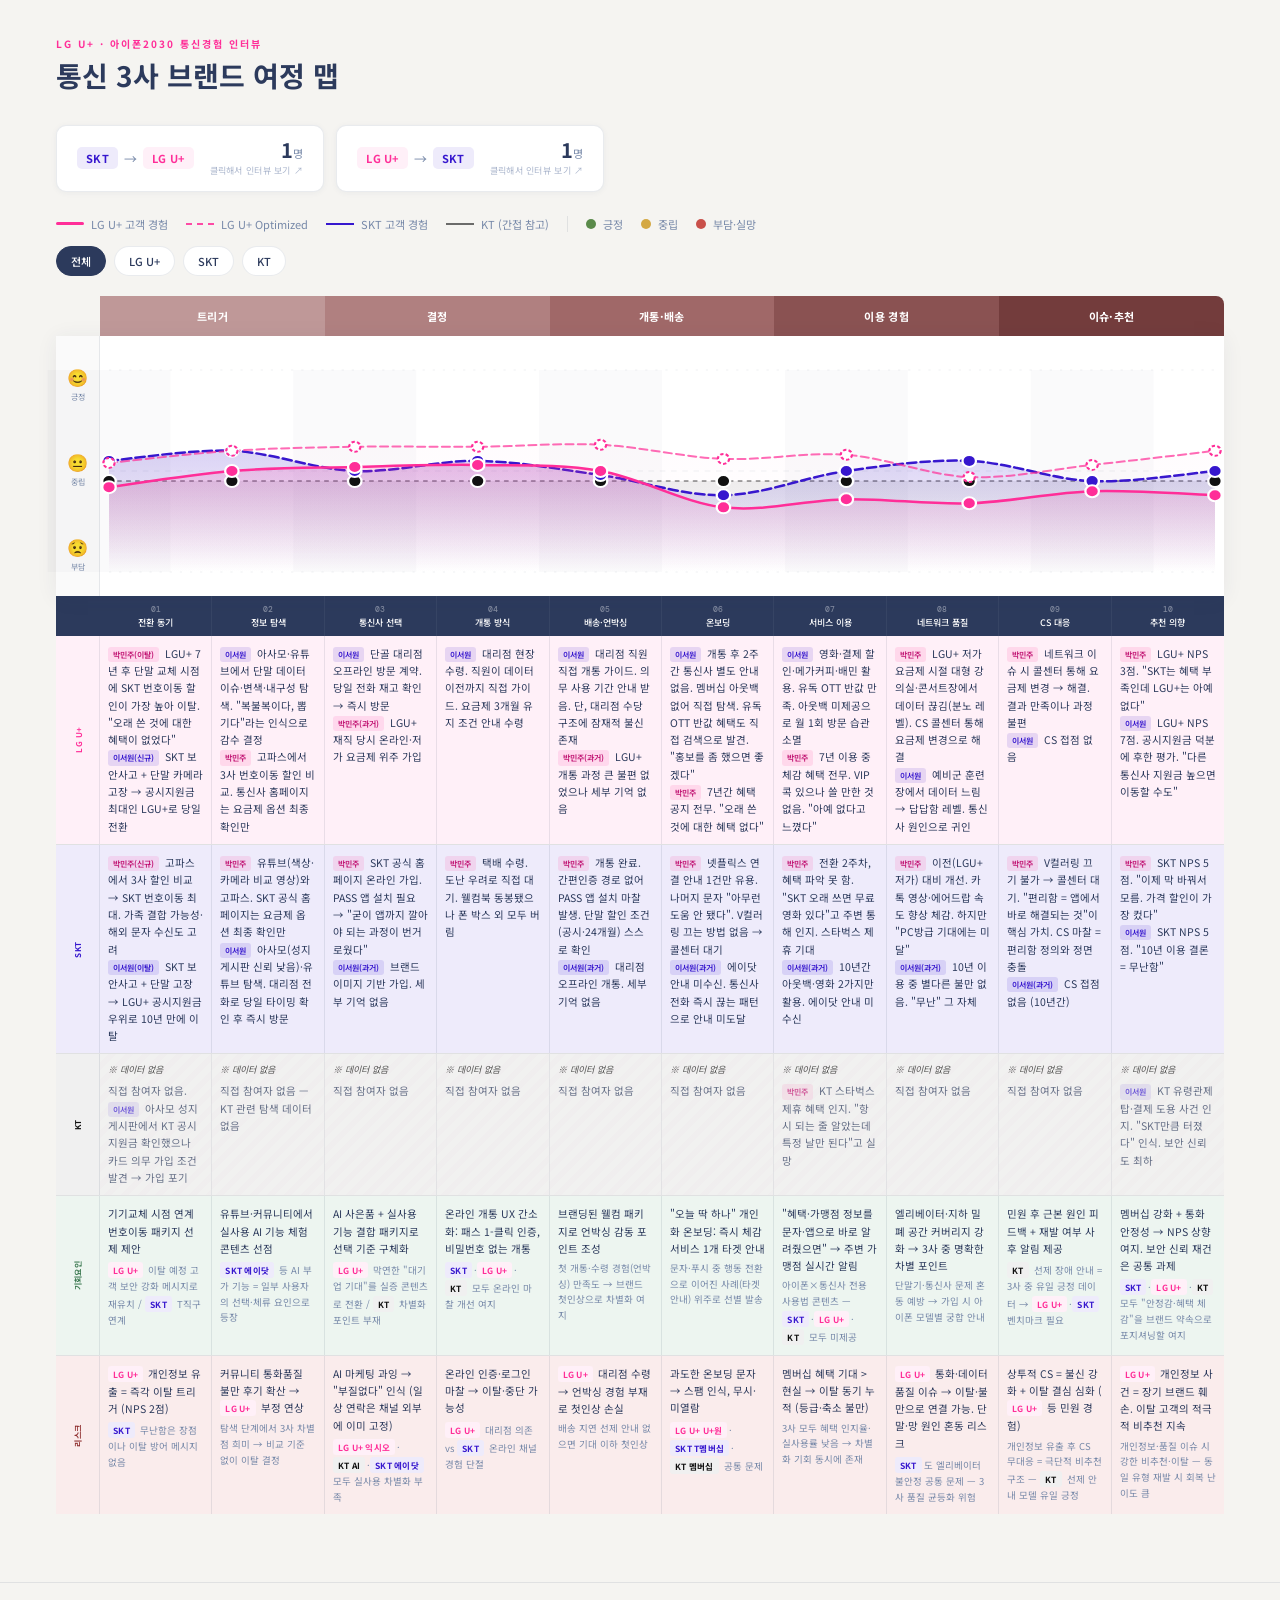
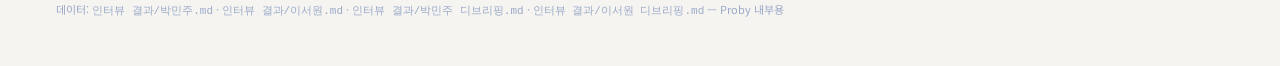
==== commit a6374487: "feat: LG U+ Optimized curve (인터뷰 기반 개선 시나리오 곡선) Made-with: Cursor" ====
--- a/index.html
+++ b/index.html
@@ -401,9 +401,8 @@
       display: inline-block; font-size: 8px; font-weight: 600;
       padding: 1px 5px; border-radius: 3px; margin-right: 3px;
     }
-    .src-sm { background: rgba(255,46,152,0.12); color: #c01070; }   /* 이수민 */
-    .src-mj { background: rgba(54,23,206,0.12);  color: var(--skt); } /* 박민지 */
-    .src-cs { background: rgba(0,120,90,0.12); color: #0a6b55; }   /* 차시은 */
+    .src-mm { background: rgba(255,46,152,0.12); color: #c01070; }   /* 박민주 */
+    .src-sw { background: rgba(54,23,206,0.12);  color: var(--skt); } /* 이서원 */
 
     /* Comp tags (기회요인·리스크 인라인 브랜드 칩) — :root 브랜드 팔레트와 .cw-brand와 동일 계열 */
     .comp { display: inline-block; font-size: 8.5px; font-weight: 700; padding: 1px 5px; border-radius: 3px; margin: 1px 2px 1px 0; letter-spacing: 0.03em; }
@@ -460,28 +459,6 @@
       <span class="cw-action">클릭해서 인터뷰 보기 ↗</span>
     </div>
   </div>
-  <div class="cluster-widget" onclick="openCluster('lgu-kt')">
-    <div class="cw-journey">
-      <span class="cw-brand lgu">LG U+</span>
-      <span class="cw-arrow-icon">→</span>
-      <span class="cw-brand kt">KT</span>
-    </div>
-    <div class="cw-meta">
-      <span class="cw-count">1<span class="cw-count-unit">명</span></span>
-      <span class="cw-action">클릭해서 인터뷰 보기 ↗</span>
-    </div>
-  </div>
-  <div class="cluster-widget" onclick="openCluster('kt-skt')">
-    <div class="cw-journey">
-      <span class="cw-brand kt">KT</span>
-      <span class="cw-arrow-icon">→</span>
-      <span class="cw-brand skt">SKT</span>
-    </div>
-    <div class="cw-meta">
-      <span class="cw-count">2<span class="cw-count-unit">명</span></span>
-      <span class="cw-action">클릭해서 인터뷰 보기 ↗</span>
-    </div>
-  </div>
 </div>
 
 <!-- Legend -->
@@ -489,6 +466,10 @@
   <div class="leg-item">
     <div class="leg-line" style="background:var(--lgu)"></div>
     LG U+ 고객 경험
+  </div>
+  <div class="leg-item">
+    <div class="leg-line" style="height:0; border-top:2.5px dashed #ff2e98; opacity:0.85; border-radius:0; background:none"></div>
+    LG U+ Optimized
   </div>
   <div class="leg-item">
     <div class="leg-line" style="background:var(--skt); border-top:2px dashed var(--skt); height:0; border-radius:0"></div>
@@ -658,7 +639,7 @@
 </div><!-- /map-container -->
 
 <footer class="site-footer">
-  데이터: <code>통신경험 1.md</code> · <code>인터뷰 결과/차시은.md</code> · <code>아이폰2030_통신경험_인터뷰_보고서_0313.md</code> · <code>통신3사_여정별_도식화_및_비교분석.md</code> — Proby 내부용
+  데이터: <code>인터뷰 결과/박민주.md</code> · <code>인터뷰 결과/이서원.md</code> · <code>인터뷰 결과/박민주 디브리핑.md</code> · <code>인터뷰 결과/이서원 디브리핑.md</code> — Proby 내부용
 </footer>
 
 <script>
@@ -687,151 +668,134 @@
 
 const JOURNEY = {
   lgu: [
+    { score: 0.42, quotes: [
+        "박민주: KT나 LG U+보다 SKT 번호 이동하는 게 제일 할인을 많이 해줬어요.",
+        "이서원: SKT가 어, 정보 유출권도 있고 핸드폰 타임하기도 고장이 나가지고... 공시지원금이 가장 많이 주는 LG로 변경하게 되었어요."
+      ], main: `<span class="src src-mm">박민주(이탈)</span> LGU+ 7년 후 단말 교체 시점에 SKT 번호이동 할인이 가장 높아 이탈. "오래 쓴 것에 대한 혜택이 없었다"<br><span class="src src-sw">이서원(신규)</span> SKT 보안사고 + 단말 카메라 고장 → 공시지원금 최대인 LGU+로 당일 전환` },
+    { score: 0.50, quotes: [
+        "이서원: 네이버 카페도 주로 많이 이용을 했었고 그다음에 유튜브도 많이 보면서 제품에 무슨 단점이 있는지 어떤 점이 좋은지 확인을 하였습니다.",
+        "이서원: 데이터가 많이 안 터진다고 들 하셔서 그거에 대해서 좀 고민을 많이 했는데 어, 핸드폰이 고장난 상태라가지고... 다른 차선택 없이 그냥 구매를 하게 되었습니다.",
+        "박민주: 고파스라고 있거든요. 그 학교 사람만 있는 그런 데에서 봤었는데 막 SKT 번호 이동하면 얼마 LG는 얼마 이렇게 나와 있었어요."
+      ], main: `<span class="src src-sw">이서원</span> 아사모·유튜브에서 단말 데이터 이슈·변색·내구성 탐색. "복불복이다, 뽑기다"라는 인식으로 감수 결정<br><span class="src src-mm">박민주</span> 고파스에서 3사 번호이동 할인 비교. 통신사 홈페이지는 요금제 옵션 최종 확인만` },
     { score: 0.52, quotes: [
-        "이수민: SKT도 써봤고 LG U+도 써봤던 것 같습니다.",
-        "이수민: 데이터 사용량이라든가 혜택이 더 좋은 경우에는 통신사를 바꾸거나 요금제를 바꾸었던 경험이 몇 번 있습니다."
-      ], main: `<span class="src src-sm">이수민(과거)</span> SKT·LG U+ 등 이용 경험 후 KT 요금제로 전환. 전환 동기는 데이터·가격·혜택 비교 중심` },
-    { score: 0.54, quotes: [
-        "이수민: 네이버에 검색해서 요금제 관련 정보를 미리 찾아보았고 그 뒤에는 싸다는 추천 글을 통해서 알게 됐고 나중에 세부적인 요금제를 찾을 때는 각 통신사 사이트에 들어가서 요금제를 확인했습니다.",
-        "이수민: 처음에 알아볼 때는 네이버 검색을 했었는데 그 다음에 지금 정착한 요금제는 가족의 추천으로 했었어서 크게 기억에 남는 건 딱히 없습니다."
-      ], main: `<span class="src src-sm">이수민</span> 네이버 검색 → 추천 글 → 통신사 사이트 순으로 탐색. 최종 결정은 가족 추천` },
+        "이서원: 오프라인 대기점에서 했어요.",
+        "박민주: 어차피 통신사 3개밖에 없으니까 그냥 제일 공시 할인... 제일 많이 드는 걸로 그냥 했던 것 같아요."
+      ], main: `<span class="src src-sw">이서원</span> 단골 대리점 오프라인 방문 계약. 당일 전화 재고 확인 → 즉시 방문<br><span class="src src-mm">박민주(과거)</span> LGU+ 재직 당시 온라인·저가 요금제 위주 가입` },
+    { score: 0.53, quotes: [
+        "이서원: 어, 제가 직접 안 해도 돼가지고 엄청 편리하게 하였어요.",
+        "이서원: 저번 주보다 공시지원금이 20만 원 정도 많아졌고 지금이 가장 쌀 타임입니다."
+      ], main: `<span class="src src-sw">이서원</span> 대리점 현장 수령. 직원이 데이터 이전까지 직접 가이드. 요금제 3개월 유지 조건 안내 수령` },
     { score: 0.50, quotes: [
-        "이수민: 지금 쓰는 요금제보다 데이터 추가 제공이라거나 아니면 밀리의 서재나 OTT 서비스를 추가적으로 이용할 수 있게 해준다고 해서 가격이 비슷하거나 조금 더 낮다면 그렇게 혜택이 좋은 걸로 바꾸는 게 좋을 것 같다는 생각을 했습니다.",
-        "이수민: 데이터가 가장 좋긴 했는데 가격도 합리적이고 추가적으로 밀리의 서재 무료 이용권이라는 혜택이 있었어서 선택했습니다.",
-        "보고서 P2: 3사 유사 인식·저가 민감. 브랜드보다 혜택·요금제 조건으로 선택 쏠림."
-      ], main: `보고서 P2·인터뷰 요약: 3사 체감 유사·저가 선호 경향. LG U+는 비교 후보 중 하나로 언급되는 수준` },
-    { score: 0.53, quotes: [
-        "이수민: 요금제 앱을 설치하고 거기서 개통 신청을 했던 것 같습니다.",
-        "이수민: 번호 이동도 하지 않았고 그냥 개통 신청만 했던 것 같아서 딱히 어려운 점은 없었던 것 같습니다.",
-        "이수민: 단말기를 따로 구입했던 거라서 이미 단말기를 수령과 동시에 가입 신청을 했던 것 같습니다."
-      ], main: `<span class="src src-sm">이수민</span> 요금제 앱에서 개통 신청(온라인). 단말은 별도 구입 후 개통만 진행. 번호 이동 없이 신규 개통` },
-    { score: 0.52, quotes: [
-        "이수민: 단말기를 따로 구입했던 거라서 이미 단말기를 수령과 동시에 가입 신청을 했던 것 같습니다.",
-        "이수민: 단말기를 미리 준비해두고 개통만 진행하셨던 거네요. — (요약) 자가 단말·유심 방식이라 통신사 배송 경험 없음"
-      ], main: `통신사 단말 배송 경험 해당 없음(자가 단말 + 요금제 개통 위주 서사)` },
-    { score: 0.48, quotes: [
-        "이수민: 가입 신청 완료됐다는 메시지랑 개통이 완료될 때까지 시간이 얼마나 소요될 예정인지 그리고 개통이 완료됐다 정도의 메시지만 받았던 것 같습니다.",
-        "이수민: 요금제에 관련해서 다음 달 언제 요금이 청구가 된다라거나 데이터 추가 혜택 서비스 지급이 완료되었다거나 그런 식으로 연락이 왔었던 것 같습니다.",
-        "이수민: 그러한 혜택 때문에 가입했는데 놓치지 않고 안내를 해주었기 때문에 만족스러웠습니다."
-      ], main: `<span class="src src-sm">이수민</span> 가입·개통 완료·요금 청구 일정·상품권 지급 안내 문자 수신 — 혼자 개통에 무리 없었다고 회상` },
+        "이서원: 어, 어려움은 없었을 것 같은데 어, 나중에 이걸 속이고 판매를 하였다고 생각을 할 것 같습니다.",
+        "이서원: 부가 서비스를 가입을 시키면 본인한테 수당이 떨어진다고... 이 사람이 본인 수당을 챙기려고 가입을 시키고 나한테는 안 알려 준 거구나라는 생각이 들 것 같아요."
+      ], main: `<span class="src src-sw">이서원</span> 대리점 직원 직접 개통 가이드. 의무 사용 기간 안내 받음. 단, 대리점 수당 구조에 잠재적 불신 존재<br><span class="src src-mm">박민주(과거)</span> LGU+ 개통 과정 큰 불편 없었으나 세부 기억 없음` },
+    { score: 0.32, quotes: [
+        "이서원: 기본적으로 어디에 혜택이 가장 크고 무슨 혜택이 있는지 알려줬으면 좀 좋았던 것 같아요.",
+        "이서원: 구독 서비스는 따로 안내를 받은 게 없어서 제가 직접 찾아봐가지고 구독 서비스를 하게 되었습니다.",
+        "박민주: 7, 8년이면 오래 쓴 거잖아요. 그것에 대한 이제 혜택 같은 것도 아무것도 없고 그러면 그런 공지 같은 것도 딱히 없고 그래서."
+      ], main: `<span class="src src-sw">이서원</span> 개통 후 2주간 통신사 별도 안내 없음. 멤버십 아웃백 없어 직접 탐색. 유독 OTT 반값 혜택도 직접 검색으로 발견. "홍보를 좀 했으면 좋겠다"<br><span class="src src-mm">박민주</span> 7년간 혜택 공지 전무. "오래 쓴 것에 대한 혜택 없다"` },
     { score: 0.36, quotes: [
-        "이수민: 기본 데이터 외에 플러스 서비스 혜택으로 매달 20기가 플러스 이런 식으로 데이터를 많이 주는 요금제가 좋아서 선택을 하게 되었던 것 같습니다.",
-        "이수민: 예전에 SKT를 사용했었을 때는 학생이었어서 SKT 멤버십 어플리케이션으로 카페 할인이라거나 피자 할인이라거나 이런 식으로 요식업 관련한 혜택을 받았던 것 같습니다.",
-        "이수민(과거): 공연장·야구장 등 혼잡 환경에서 데이터 불량 = 답답함 누적. '쌓이면 통신사 이동 고민'"
-      ], main: `<span class="src src-sm">이수민(과거)</span> 공연장·야구장 등 혼잡 환경에서 데이터 불량 = 답답함 레벨 3. "쌓이면 통신사 이동 고민"` },
-    { score: 0.30, quotes: [
-        "이수민: 네트워크 품질 또한 중요한 것 같습니다. 저 같은 경우에는 데이터를 굉장히 많이 사용하기 때문에 데이터가 사람이 많은 곳에서 잘 터지지 않을 때 굉장히 불편함을 느낍니다.",
-        "이수민: 공연장이나 야구장처럼 사람이 많은 곳에서 데이터가 잘 터지지 않는 경험을 반복적으로 했습니다."
-      ], main: `<span class="src src-sm">이수민</span> 지하철·강의실·야외 등 데이터 추가 혜택 적극 활용. 네트워크 이슈는 공연장·야구장 사례가 대표` },
+        "이서원: 영화 혜택을 많이 사용하고 있죠.",
+        "이서원: 반이 간다고 했을 때는 달에 한 번씩은 갔는데. 오 그 혜택이 없다 보니까 거의 안 가는 것 같아요. 지금은.",
+        "박민주: LG U+는 그냥 아예 혜택이 없다고 느꼈어요. 그리고 꽤 오래 쓴 것 같은데 그 오래 쓴 사람에 대한 혜택이 없었다?"
+      ], main: `<span class="src src-sw">이서원</span> 영화·결제 할인·메가커피·배민 활용. 유독 OTT 반값 만족. 아웃백 미제공으로 월 1회 방문 습관 소멸<br><span class="src src-mm">박민주</span> 7년 이용 중 체감 혜택 전무. VIP콕 있으나 쓸 만한 것 없음. "아예 없다고 느꼈다"` },
+    { score: 0.34, quotes: [
+        "박민주: 전에 LG U+ 썼을 때 인터넷 속도가 너무 많이 느려가지고 불편했던 경험 한 번 있습니다.",
+        "박민주: 학교 대형 강의실이나 아니면은 콘서트장이나 이렇게 사람 많은 곳에서 사람 많은데 그 막힌 곳에서요.",
+        "이서원: 멀리 나갔을 때나 예비군 갔을 때 좀 데이터가 느려요."
+      ], main: `<span class="src src-mm">박민주</span> LGU+ 저가 요금제 시절 대형 강의실·콘서트장에서 데이터 끊김(분노 레벨). CS 콜센터 통해 요금제 변경으로 해결<br><span class="src src-sw">이서원</span> 예비군 훈련장에서 데이터 느림 → 답답함 레벨. 통신사 원인으로 귀인` },
+    { score: 0.40, quotes: [
+        "박민주: 그냥 콜센터에 전화해서 좀 더 나은 게 있냐 여쭤보고 바꿨던 것 같아요.",
+        "이서원: 딱히 없어요. (CS 민원 경험 없음)"
+      ], main: `<span class="src src-mm">박민주</span> 네트워크 이슈 시 콜센터 통해 요금제 변경 → 해결. 결과 만족이나 과정 불편<br><span class="src src-sw">이서원</span> CS 접점 없음` },
     { score: 0.38, quotes: [
-        "이수민: (LG U+ 관련 CS 민원 직접 경험 언급 없음. 단독 개통·온라인 진행이라 CS 접점 자체가 적었다고 회상)"
-      ], main: `본 세트 인터뷰에서 LG U+ 관련 CS 민원 서사는 제한적(보고서 P2·타 행 참고)` },
-    { score: 0.32, quotes: [
-        "이수민: 현재 이용하는 요금제에 비해서 가격적으로도 큰 메리트가 없고 데이터 용량이라거나 부가적인 혜택이라거나 다른 측면에서도 별 메리트가 없기 때문에 이런 점수를 주게 됐습니다. (직전 통신사 LG U+ NPS 2점)",
-        "이수민: 딱히 큰 혜택을 받지 못했던 것 같습니다.",
-        "이수민: 합리적인 가격과 더 많은 데이터 용량과 혜택을 기대했던 것 같습니다."
-      ], main: `<span class="src src-sm">이수민</span> LG U+ 직전 통신사 NPS 2점. "가격·데이터·혜택 모두 현 요금제 대비 메리트 없음"` }
+        "박민주: SKT는 가격 대비 혜택이 부족하다고 느꼈는데 LG U+는 그냥 아예 혜택이 없다고 느꼈어요.",
+        "이서원: 어, 한 7점 정도는 줄 것 같아요.",
+        "이서원: 어, 저는 공시지원금 때문에 바꾼 거라서 추후 다른 통신사가 공시지원금이 높으면 그쪽으로 갈 생각도 하고 있습니다."
+      ], main: `<span class="src src-mm">박민주</span> LGU+ NPS 3점. "SKT는 혜택 부족인데 LGU+는 아예 없다"<br><span class="src src-sw">이서원</span> LGU+ NPS 7점. 공시지원금 덕분에 후한 평가. "다른 통신사 지원금 높으면 이동할 수도"` }
   ],
   skt: [
-    { score: 0.58, quotes: [
-        "박민지: 저는 항상 단말기를 공기계로 먼저 구입을 하고 요금제를 선택하는 편인데, 이번에 요금제를 선택한 이유는 OTT 결합 때문에 할인을 받고 싶어서 선택을 한 거였습니다.",
-        "차시은: KT가 통신사가 좀 약간 큰 타격이었던 것 같아요. 개인정보 유출이. 그래가지고 그거 듣고 보상 프로그램인가 아무튼 그런 것도 보고 했는데 그냥 정이 딱 떨어졌다고 해야 될까요? 아, 내가 통신사 바꿔야겠다.",
-        "차시은: 저한테는 선택지가 딱 하나였어요. SK. 왜냐하면 SK 아니면 KT였거든요. LG는 제가 고등학교 때 딱 한 번 써보고 그 다음부터는 안 쓰는 통신사예요. 너무 통화 품질도 그렇고 서비스도 너무 안 좋았고."
-      ], main: `<span class="src src-mj">박민지 진입</span> OTT 결합 할인 목적. 단말기 용량 부족 → 애플 온라인 직구 후 요금제만 변경<br><span class="src src-cs">차시은 진입</span> KT 개인정보 유출 이슈에 정 떨어짐 → 단말 교체 없이 통신사만 변경` },
-    { score: 0.64, quotes: [
-        "박민지: 뽐뿌라는 사이트에서 가격 비교를 했고 요금제를 살펴본 다음에 저한테 맞는 요금제를 보고 그에 맞는 통신사 홈페이지를 이용했습니다.",
-        "박민지: 네이버 카페 스사사랑, 홈페이지 뽐뿌 사이트 많이 봤습니다. 그리고 유튜브에서도 단말기 검색해서 기능들이 어떤 게 있는지 정보를 찾아보았습니다.",
-        "차시은: SK 고객센터 홈페이지에 한번 봤고 그리고 블로그도 한번 쭉 본 상태에서 가서... 미리 알고 간 요금제가 있었기 때문에 저는 이걸로 하고 싶다 말을 했고, 직원분도 거기에 맞춰서 상담을 쭉 해주셨고."
-      ], main: `<span class="src src-mj">박민지</span> 뽐뿌·네이버·유튜브·스사사랑(네이버 카페)로 단말기+요금제 비교. 애플 매장 직접 체험 병행<br><span class="src src-cs">차시은</span> SK 고객센터 홈·블로그로 요금제·멤버십·결합·약정할인 사전 확인 후 대리점 방문` },
-    { score: 0.66, quotes: [
-        "박민지: 이번에 요금제를 선택한 이유는 OTT 결합 때문에 할인을 받고 싶어서 선택을 한 거였습니다. 결합은 가족 결합은 하지 못하게 되었고 대신에 OTT 구독료랑 유튜브 프리미엄 이런 것들을 결합을 하면서 조금 저렴해진 요금을 쓰지 않나 생각합니다.",
-        "차시은: 저는 먼저 대리점을 향한 게 아니라 홈페이지부터 봤어요. 요금제. 내가 사용할 요금제가 어떤 건지는 먼저 제가 찾아봤고 그 다음에 멤버십 혜택, 결합 할인, 약정 할인 그런 것도 홈페이지에 내용이 잘 나와 있으니까."
-      ], main: `<span class="src src-mj">박민지</span> 데이터·OTT·가격 균형에서 SKT 요금제 선택. 에이닷 등 부가 기능 긍정 인식` },
-    { score: 0.58, quotes: [
-        "박민지: 단말기는 이미 가지고 있었고 요금제만 바꾸면 됐었던 거여서 바로 개통되었습니다. eSIM을 선택했습니다. 유심은 시간도 기다려야 되고 비용도 발생하다 보니 eSIM을 선택했습니다.",
-        "차시은: 오프라인이요. 집 앞에. 대리점. 가서 나 이제 통신사 변경하러 왔다고 말을 했고, 이제 그쪽 직원분이 제 니즈를 물어보고 이런 이런 이런 요금제가 있는데 이거를 추천을 한다 이렇게 말씀을 해주셨고."
-      ], main: `<span class="src src-cs">차시은</span> 집 앞 대리점 오프라인 개통·유심. 미리 본 요금제 고수, 직원 추천은 참고만`, sub: `<span class="src src-mj">박민지</span> 단말 직구 후 요금제·개통은 매장/온라인 병행 서사` },
+    { score: 0.55, quotes: [
+        "박민주: KT나 LG U+보다 SKT 번호 이동하는 게 제일 할인을 많이 해줬어요.",
+        "박민주: 첫 번째 이유는 그냥 가격이 제일 많이 할인돼서고요. 두 번째는 가족 가족 중에 쓰는 사람이 한 명 더 있어서 혹시 묶을 수 있어.",
+        "이서원: SKT가 어, 정보 유출권도 있고... 고민을 하다가 단말기를 먼저 보고 그리고 통신사도 지원금이 어느 정도 나오는지 인터넷으로 검색을 해서 공시지원금이 가장 많이 주는 LG로 변경하게 되었어요."
+      ], main: `<span class="src src-mm">박민주(신규)</span> 고파스에서 3사 할인 비교 → SKT 번호이동 최대. 가족 결합 가능성·해외 문자 수신도 고려<br><span class="src src-sw">이서원(이탈)</span> SKT 보안사고 + 단말 고장 → LGU+ 공시지원금 우위로 10년 만에 이탈` },
     { score: 0.60, quotes: [
-        "박민지: 온라인 애플 사이트에서 구매했습니다. 애플 매장에 가서 제가 사고자 하는 단말기를 먼저 보았고 카메라 성능도 좀 테스트를 해보고 그런 과정을 거쳤습니다.",
-        "차시은: 저는 기기를 변경할 때도 그냥 제가 해요. 집에 와서 아이클라우드 연결하거나 컴퓨터에 연결해가지고 제가 합니다. (통신사 단말 배송 해당 없음)"
-      ], main: `<span class="src src-mj">박민지</span> 애플 직접 구매·수령 경험 중심. 통신사 단말 배송 서사는 제한적` },
+        "박민주: 고파스라고 있거든요. 그 학교 사람만 있는 그런 데에서 봤었는데 막 SKT 번호 이동하면 얼마 LG는 얼마 이렇게 나와 있었어요.",
+        "박민주: 비교를 했던 거는 색깔 같은 것도 그분 채널 통해서 봤었고요. 그다음에 카메라 17이랑 172랑 뭐가 다른지 그런 거 설명해 준 영상도 봤었고요.",
+        "이서원: 아사모에서도 확인을 했고 그 검색한 알고리즘이 유튜브에 뜨다 보니까 유튜브에서도 많이 나오더라고요."
+      ], main: `<span class="src src-mm">박민주</span> 유튜브(색상·카메라 비교 영상)와 고파스. SKT 공식 홈페이지는 요금제 옵션 최종 확인만<br><span class="src src-sw">이서원</span> 아사모(성지 게시판 신뢰 낮음)·유튜브 탐색. 대리점 전화로 당일 타이밍 확인 후 즉시 방문` },
+    { score: 0.50, quotes: [
+        "박민주: 공인인증서가 없으면 패스 앱을 깔아서 해야 되는데 간편 인증이 가능한데 굳이 앱까지 깔아서 쓰는 과정이 좀 번거롭긴 했어요.",
+        "이서원: (과거 SKT 가입 당시 기억 희미. 브랜드 이미지로 선택.)"
+      ], main: `<span class="src src-mm">박민주</span> SKT 공식 홈페이지 온라인 가입. PASS 앱 설치 필요 → "굳이 앱까지 깔아야 되는 과정이 번거로웠다"<br><span class="src src-sw">이서원(과거)</span> 브랜드 이미지 기반 가입. 세부 기억 없음` },
+    { score: 0.55, quotes: [
+        "박민주: 저 인터넷을 처음 시켜봐가지고 혹시 혹시나 도난 될까 봐 기다려서 받았던 것 같아요.",
+        "박민주: 폰만 빼고 다 버려가지고 잘 모르겠어요. (웰컴북 수령했으나 박스 외 전부 버림)"
+      ], main: `<span class="src src-mm">박민주</span> 택배 수령. 도난 우려로 직접 대기. 웰컴북 동봉됐으나 폰 박스 외 모두 버림` },
     { score: 0.48, quotes: [
-        "박민지: 제가 선택한 요금제에 대해서 나와 있었고 부가 서비스라든지 그런 것들이 나와 있었고 월 얼마인지도 구체적으로 나와 있었고, 약정이나 그런 것들 정보들도 간략하게 나와 있었습니다. 개통하기 전에도 이미 알고 있었던 거라서 다시 한번 설명을 주는 정도에 도움이었던 것 같습니다.",
-        "차시은: 부가 서비스 3개월 유지 조건? 나한테 영업하는 건가? 왜 나한테 영업을 하지? 나는 이런 개념이 필요가 없는데... 지인들한테도 물어보고 그랬더니 그거 굳이 할 필요 없대요. 고객센터나 어플이나 그런 거 들어가서 해지하면 된다고. 그래서 저는 그냥 해지했습니다."
-      ], main: `<span class="src src-cs">차시은</span> 개통 직후 부가서비스 3개월 의무 안내 → "나한테 영업하는구나" 인식. 지인 조언으로 즉시 해지` },
-    { score: 0.62, quotes: [
-        "박민지: 에이닷 이용 중입니다. 아이폰은 통화 녹음이 안 되는데 에이닷을 이용하면 통화 녹음도 되고, 통화 내용도 줄여주고, 어떤 사람과 어떤 이야기를 했는지 간략하게 알려줘서 되게 만족스러웠습니다.",
-        "박민지: SPC 그룹 해피 포인트 할인 이런 거 사용하고, 요즘 자주 사용하는 거는 메가 커피 할인 사용하고 있습니다. 저는 그냥 일반 실버 회원이기 때문에, 거기에 차등 대우가 된다는 거에서는 조금 불만족이긴 합니다.",
-        "차시은: KT는 그냥 뭐 VVIP라고 그래서 혜택을 매달마다 잘 챙기고 그랬어요. 근데 SK는 지금 그렇게 하지 못하고 있어요. 지금 이제 적응하는 과정이라서. KT를 한 20년 넘게 한 친구랑 계속 유대감이 깊게 있다가 그냥 한순간에 단절하고 또 새로운 친구를 만나게 된 거예요. SK라는."
-      ], main: `<span class="src src-mj">박민지</span> 에이닷 통화녹음·요약 기능 만족. SPC·메가커피 혜택 활용 중. 실버 등급 차등 대우 불만<br><span class="src src-cs">차시은</span> 통화 품질 KT 대비 체감 개선. 멤버십은 SKT 멤버십 앱으로 알아가는 중. OTT는 개별 구독 유지` },
-    { score: 0.54, quotes: [
-        "박민지: 네트워크 품질은 사실 어느 통신사나 다 비슷하다고 생각을 하고 딱히 불편함을 느낀 적이 없기 때문에 덜 중요한 것 같습니다.",
-        "차시은: KT보다 SK가 통화 품질은 진짜 더 좋구나. KT 쓸 때는 좀 약간 끊기는 지역이 좀 있었거든요. 근데 SK는 없는 거예요. 그래서 아 이래서 SK를 더 많이 쓰나? 이렇게 느낀 적은 있었어요.",
-        "이수민(과거): 데이터를 굉장히 많이 사용하기 때문에 데이터가 사람이 많은 곳에서 잘 터지지 않을 때 굉장히 불편함을 느낍니다."
-      ], main: `<span class="src src-sm">이수민(과거)</span> 공연장·야구장 등 혼잡 구간 데이터 불편 경험(타 통신사 시절 포함)<br><span class="src src-mj">박민지</span> "3사 모두 비슷하다" 인식 — 네트워크는 주요 선택 요인 아님` },
-    { score: 0.56, quotes: [
-        "박민지: SK가 보안 개인정보 유출로 조금 이슈가 있었는데 거기에 대해서는 통신사로부터 보상 서비스나 이런 것들을 충분히 안내받았습니다. 문자로 왔었습니다.",
-        "박민지: 사실 이 유출에 대한 보상이 얼마나 받을 수 있는지에 대한 궁금증은 있었지만 SK에서 주는 쿠폰 그리고 빕스 식당 이용 이런 것들은 실제로 이용을 했었습니다.",
-        "박민지: 사실 보안에 진심이구나라는 신뢰는 이미 없고 이미 개인 유출 사고가 너무 크게 나서 그쪽 부분에서 신뢰를 다시 회복하기는 어려울 것 같습니다."
-      ], main: `<span class="src src-mj">박민지</span> 개인정보 유출 보상 안내 문자 수령 → 쿠폰·빕스 이용. "신뢰 회복은 어려울 것"` },
-    { score: 0.64, quotes: [
-        "박민지(NPS 5점): 요즘은 저렴한 요금제가 너무 많고 실제로 엄청 저렴하게 사용할 수 있어서, 저는 단말기를 따로 구매하는데 굳이 비싼 요금제를 써야 하나 이런 고민이 많이 드는 것 같습니다.",
-        "박민지: 가입 신청이나 실제 개통에 진행 과정은 사실 불편하지 않고 오히려 바로바로 좀 연결이 돼서 원하는 답변을 얻을 수 있었고 그런 면들은 확실히 편했습니다.",
-        "차시은(NPS 8점): SK가 통화 품질은 좋아요. 10점은 여기도 한번 털렸잖아요. 그러니까 10점 주기는 좀 그래요. 작년에 한번 경험을 했으니까 좀 더 강화를 했겠지, 했을 거고. 완전한 신뢰는 아닌 것 같아요. 8점이에요.",
-        "차시은: 8점의 결정적 이유 = 통화 품질."
-      ], main: `<span class="src src-mj">박민지</span> SKT NPS 5점. "저렴한 요금제 대비 가성비 의문. 가입·개통 편의는 좋음"<br><span class="src src-cs">차시은</span> SKT NPS 8점(결정적 요인: 통화 품질). 직전 KT는 NPS 6점(보안·보상 대응 미흡)` }
+        "박민주: 간편 인증이 안 되는 게 불편했어요.",
+        "박민주: 어차피 통신사 3개밖에 없으니까 그냥 제일 공시 할인 제일 많이 드는 걸로 그냥 했던 것 같아요."
+      ], main: `<span class="src src-mm">박민주</span> 개통 완료. 간편인증 경로 없어 PASS 앱 설치 마찰 발생. 단말 할인 조건(공시·24개월) 스스로 확인<br><span class="src src-sw">이서원(과거)</span> 대리점 오프라인 개통. 세부 기억 없음` },
+    { score: 0.38, quotes: [
+        "박민주: 넷플릭스 이용 안내는 연결하는 데 도움됐고요. 나머지는 딱히 큰 도움 안 됐어요.",
+        "박민주: V컬러링을 설정해 놨거든요. 근데 걔를 결제를 했는데 이제 끄는 방법이 없다고 하더라고요. 해지 말고는... 콜센터에 전화하면은 이제 너무 많이 기다려야 되고.",
+        "이서원: 통신사 전화가 오면 그냥 아 네 하고 바로 끊어버려가지고 제대로 된 안내를 받아본 적은 없던 것 같아요."
+      ], main: `<span class="src src-mm">박민주</span> 넷플릭스 연결 안내 1건만 유용. 나머지 문자 "아무런 도움 안 됐다". V컬러링 끄는 방법 없음 → 콜센터 대기<br><span class="src src-sw">이서원(과거)</span> 에이닷 안내 미수신. 통신사 전화 즉시 끊는 패턴으로 안내 미도달` },
+    { score: 0.50, quotes: [
+        "박민주: 근데 가격이 거의 두 배니까. 그래도 엄청 빠를 거라 생각했는데 또 그 정도까지는 아니더라고요.",
+        "이서원: 영화 혜택을 많이 사용하고 있죠. (SKT 시절 회고) 아웃백이나 아니면 영화가 두 가지밖에 사용을 안 해봤어요."
+      ], main: `<span class="src src-mm">박민주</span> 전환 2주차, 혜택 파악 못 함. "SKT 오래 쓰면 무료 영화 있다"고 주변 통해 인지. 스타벅스 제휴 기대<br><span class="src src-sw">이서원(과거)</span> 10년간 아웃백·영화 2가지만 활용. 에이닷 안내 미수신` },
+    { score: 0.55, quotes: [
+        "박민주: 가격이 거의 두 배니까. 그래도 엄청 빠를 거라 생각했는데 또 그 정도까지는 아니더라고요.",
+        "박민주: 확실히 그전보다는 나아졌나요? — 네네네 그건 확실해요.",
+        "이서원: 딱히 나쁜 점도 없고 좋은 점도 없고 그냥 무난해서 5점을 준 것 같습니다."
+      ], main: `<span class="src src-mm">박민주</span> 이전(LGU+ 저가) 대비 개선. 카톡 영상·에어드랍 속도 향상 체감. 하지만 "PC방급 기대에는 미달"<br><span class="src src-sw">이서원(과거)</span> 10년 이용 중 별다른 불만 없음. "무난" 그 자체` },
+    { score: 0.45, quotes: [
+        "박민주: 이 서비스를 그만하고 싶을 때 바로 그만할 수 있고 그다음에 원할 때 바로 할 수 있고 그런 거예요. 콜센터에 전화하고 아니면은 문의를 남기는 게 최대한 없는 것이 편리성이라고.",
+        "박민주: V컬러링 결제했는데 끄는 방법이 없다고 하더라고요."
+      ], main: `<span class="src src-mm">박민주</span> V컬러링 끄기 불가 → 콜센터 대기. "편리함 = 앱에서 바로 해결되는 것"이 핵심 가치. CS 마찰 = 편리함 정의와 정면 충돌<br><span class="src src-sw">이서원(과거)</span> CS 접점 없음 (10년간)` },
+    { score: 0.50, quotes: [
+        "박민주: 어, 한 5점 정도? 이제 막 바꿨으니까 솔직히 잘 몰라서 안 쓰는 게 더 많은 것 같아요.",
+        "이서원: 음, 5점을 줄 것 같아요. 딱히 나쁜 점도 없고 좋은 점도 없고 그냥 무난해서."
+      ], main: `<span class="src src-mm">박민주</span> SKT NPS 5점. "이제 막 바꿔서 모름. 가격 할인이 가장 컸다"<br><span class="src src-sw">이서원</span> SKT NPS 5점. "10년 이용 결론 = 무난함"` }
   ],
   kt: [
-    { score: 0.52, quotes: [
-        "박민지: 이용하면서 크게 불편함은 없었지만 멤버십 혜택이 계속 줄어듦에 있어서 사용했던 혜택조차 없어지니까 그게 가장 큰 단점이었다고 생각합니다.",
-        "차시은: KT가 통신사가 좀 약간 큰 타격이었던 것 같아요. 개인정보 유출이. 그래가지고 그거 듣고 보상 프로그램인가 아무튼 그런 것도 보고 했는데 그냥 정이 딱 떨어졌다고 해야 될까요? 저 20년 넘게 KT를 썼어요. 고등학교 때 PCS 처음 나왔을 때부터.",
-        "이수민: 데이터 사용량이라든가 혜택이 더 좋은 경우에는 통신사를 바꾸거나 요금제를 바꾸었던 경험이 몇 번 있습니다."
-      ], main: `<span class="src src-mj">박민지 이탈</span> 멤버십 혜택 지속 축소. "이용하던 혜택조차 없어졌다" → SKT 이동<br><span class="src src-sm">이수민(과거)</span> KT 요금제 탐색. 데이터·혜택 비교 후 KT 진입<br><span class="src src-cs">차시은 이탈</span> 20년+ KT 이용 → 개인정보 유출에 "통신사 바꿔야겠다". LG는 과거 경험상 제외, SK만 선택지`, sub: `보고서·인터뷰 요약: KT는 비교·이용 대상으로 자주 등장하나 브랜드 충성도는 낮은 편` },
-    { score: 0.55, quotes: [
-        "박민지: 뽐뿌 사이트에서 가격 비교를 했고 요금제를 살펴본 다음에 저한테 맞는 요금제를 보고 그에 맞는 통신사 홈페이지를 이용했습니다. 뽐뿌 사이트 많이 봤습니다.",
-        "차시은(이탈 전): 장기 KT 이용 중 별도 탐색 언급 없음. 이탈 결정 후에는 SK 홈페이지·블로그로 요금제 비교."
-      ], main: `<span class="src src-mj">박민지</span> 뽐뿌 사이트 + 네이버 검색으로 요금제 비교. 홈페이지에서 구독·OTT 결합 옵션 확인<br><span class="src src-cs">차시은(이탈 전)</span> 장기 이용 중 별도 탐색 언급 적음. 이탈 직전에는 SK 채널 위주 사전 조사`, sub: `멤버십·요금제 비교는 박민지·차시은 전사에서 구체적으로 등장` },
-    { score: 0.52, quotes: [
-        "박민지: KT는 2년 정도 이용했습니다. OTT 결합 목적으로 SKT 전환. 통신사에서 가장 중요한 요소는 요금이다.",
-        "차시은: 저한테는 선택지가 딱 하나였어요. SK 아니면 KT였거든요. KT를 오래 썼으니까 그냥 SK로 간 거죠.",
-        "보고서 P2: 3사 유사 인식·가격 민감 — 선택 기준은 혜택·요금제에 쏠림."
-      ], main: `<span class="src src-mj">박민지</span> KT 2년 이용. OTT 결합 목적으로 SKT 전환 → KT 선택 기준 약화 확인`, sub: `보고서 P2: 3사 유사 인식·가격 민감 — 선택 기준은 혜택·요금제에 쏠림` },
-    { score: 0.54, quotes: [
-        "차시은(과거): KT를 고등학교 때부터 PCS로 20년 넘게 쓴 것 같아요. 번호이동 경험도 다수. 이번엔 집 앞 SK 대리점에서 유심 교체로 번호이동 완료.",
-        "박민지: KT 개통 당시 경험은 기억이 많지 않음. 통신사에서 단말기를 구매하지 않는 편이라 대리점 없이 온라인으로 직접 진행하는 스타일."
-      ], main: `<span class="src src-cs">차시은(과거)</span> 장기 KT 이용·번호이동 경험 다수(전사 상세 미기술). 최근 이탈 시점은 SK 대리점에서 유심 개통<br><span class="src src-mj">박민지</span> KT 개통 당시 경험 미언급(전사 범위)` },
-    { score: 0.48, quotes: [
-        "박민지: 저는 항상 단말기를 공기계로 먼저 구입을 하고 요금제를 선택하는 편이어서, 통신사 단말기 배송 경험 해당 없음.",
-        "차시은: 저는 기기를 변경할 때도 그냥 제가 해요. 집에 와서 아이클라우드 연결하거나 컴퓨터에 연결해가지고 제가 합니다."
-      ], main: `박민지·차시은 모두 자가 단말 방식. 통신사 단말 배송 경험 해당 없음`, limited: true },
     { score: 0.45, quotes: [
-        "박민지: 기존 내용과 거의 동일했습니다. 제가 알고 있는 걸 정확하게 다시 한번 확인해 주는 거라서 더 꼼꼼하게 살펴볼 수 있었던 것 같습니다.",
-        "차시은(KT 시절): 직접 KT 온보딩 안내 경험 언급 없음."
-      ], main: `직접 언급 없음`, limited: true },
-    { score: 0.56, quotes: [
-        "박민지: 멤버십 혜택이 계속 줄어드는 게 크게 보여서입니다. 이용하면서 크게 불편함은 없었지만 사용했던 혜택조차 없어지니까 그게 가장 큰 단점이었다고 생각합니다.",
-        "차시은: KT는 VVIP라고 그래서 혜택을 뭐 컵 카페나 빵집이나 이런 것도 매달마다 잘 챙기고 그랬어요. 근데 SK는 지금 그렇게 하지 못하고 있어요. 이제 알아가는 과정이라서.",
-        "보고서 P2(KT→LG U+): KT랑 지금이랑 비슷한 것 같습니다. 3사 유사 인식."
-      ], main: `<span class="src src-mj">박민지</span> 멤버십 혜택 계속 줄어듦. "사용하던 혜택이 없어지는 게 가장 큰 단점"<br><span class="src src-cs">차시은</span> KT VVIP 등 멤버십 혜택을 꾸준히 쓰던 경험 vs SK 적응·탐색 중<br>보고서 P2(KT→LG U+): "KT랑 지금이랑 비슷한 것 같습니다." 3사 유사 인식` },
-    { score: 0.55, quotes: [
-        "박민지: 네트워크 품질은 사실 어느 통신사나 다 비슷하다고 생각을 하고 딱히 불편함을 느낀 적이 없기 때문에 덜 중요한 것 같습니다.",
-        "차시은: KT 쓸 때는 좀 약간 끊기는 지역이 좀 있었거든요. 저희 신랑은 SK였는데 신랑도 잘 터지고 저는 KT였고... 왜 안 터지지 했을 때도 몇 번 제가 114 전화한 적도 있었거든요.",
-        "차시은: KT보다 SK가 통화 품질은 진짜 더 좋구나. SK는 끊기는 지역이 없는 거예요."
-      ], main: `<span class="src src-mj">박민지</span> 네트워크 불만 없음. "3사 모두 비슷하다고 생각해서 고려 요소 아님"<br><span class="src src-cs">차시은</span> 과거 집에서 KT 끊김 반복 → 114 상담·중계기 설치(답답함 ③). SK 전환 후 통화 품질 만족` },
-    { score: 0.62, quotes: [
-        "차시은(과거): 어느 날부터 뭔가 KT가 잘 안 터지는 거예요. 몇 날 며칠 그래도 주기적으로 이런 증상이 있고 통화 품질에서도 연락이 오고 아무튼 막 했는데도 불구하고 이렇게 되니까 먼저 제시를 해준 거죠. 중계기를.",
-        "차시은: 그때 감정은 3번 답답함.",
-        "차시은: 중계기를 설치받은 이후에는 통화 품질 관련해 동일한 불편함이 다시 발생하지 않았습니다.",
-        "보고서 P2: KT 사용 시절 네트워크 장애 발생 시 선제적 안내 경험 긍정적으로 언급."
-      ], main: `<span class="src src-cs">차시은(과거)</span> 통화 품질 이슈 시 114 연락·품질 체크 후 중계기 설치 제안까지 이어짐(답답함)<br>보고서 P2: KT 사용 시절 네트워크 장애 발생 시 <strong>선제적 안내 경험 긍정적으로 언급</strong>`, sub: `3사 중 CS 선제 안내에서 상대적 강점 데이터 존재` },
-    { score: 0.50, quotes: [
-        "박민지(KT NPS 3점): 멤버십 혜택이 계속 줄어드는 게 크게 보여서입니다. 이용하면서 크게 불편함은 없었지만 사용했던 혜택조차 없어지니까.",
-        "차시은(KT NPS 6점): 보안 이슈가 없다고 한다면 KT는 9점인데... 지금 보안 이슈가 터졌잖아요. 그러니까 저는 그냥 6점이요. KT가 보상함이나 서비스 이런 것들에 대해서 미흡했다고 보거든요.",
-        "차시은: 결국 통신사 경험에서 가장 중요한 요소는 보안이요.",
-        "보고서 P2: 3사 다 비슷, 저렴한 곳 추천 — 브랜드 충성도 낮음."
-      ], main: `<span class="src src-mj">박민지</span> KT NPS 3점. "크게 불편하지 않았지만 혜택 축소가 결정적. 이용하던 게 없어지면 의미 없다"<br><span class="src src-cs">차시은</span> 직전 KT NPS 6점(보안 사건·보상·서비스 미흡). 통신 경험 최우선 가치: 보안<br>보고서 P2: "3사 다 비슷, 저렴한 곳 추천" — 브랜드 충성도 낮음` }
+        "이서원: 아사모에서 그 핸드폰 성지 느낌이어가지고 딱히 신뢰감이 안 가서 한 번 연락은 받아봤는데. 뭐 재고 없다, 카드 가입을 해야 된다 해가지고 거기서는 가입을 안 했습니다."
+      ], main: `직접 참여자 없음. <span class="src src-sw">이서원</span> 아사모 성지 게시판에서 KT 공시지원금 확인했으나 카드 의무 가입 조건 발견 → 가입 포기`, limited: true },
+    { score: 0.45, quotes: [], main: `직접 참여자 없음 — KT 관련 탐색 데이터 없음`, limited: true },
+    { score: 0.45, quotes: [], main: `직접 참여자 없음`, limited: true },
+    { score: 0.45, quotes: [], main: `직접 참여자 없음`, limited: true },
+    { score: 0.45, quotes: [], main: `직접 참여자 없음`, limited: true },
+    { score: 0.45, quotes: [], main: `직접 참여자 없음`, limited: true },
+    { score: 0.45, quotes: [
+        "박민주: 스타벅스가 KT가 되잖아요 그런 것처럼 이렇게 음식점이나 카페나 이렇게 제휴되는 거 그 정도예요."
+      ], main: `<span class="src src-mm">박민주</span> KT 스타벅스 제휴 혜택 인지. "항시 되는 줄 알았는데 특정 날만 된다"고 실망`, limited: true },
+    { score: 0.45, quotes: [], main: `직접 참여자 없음`, limited: true },
+    { score: 0.45, quotes: [], main: `직접 참여자 없음`, limited: true },
+    { score: 0.45, quotes: [
+        "이서원: LG는 뉴스에 나온 적이 옛날에 있었지. 그렇게 크게 터진 적은 없다고 생각을 해가지고. 케이티는 사실 S사만큼 터졌구나 생각이 들었고."
+      ], main: `<span class="src src-sw">이서원</span> KT 유령관제탑·결제 도용 사건 인지. "SKT만큼 터졌다" 인식. 보안 신뢰도 최하`, limited: true }
   ]
 };
+
+/* ── LG U+ Optimized Curve ──────────────────────────────────────────────
+   인터뷰에서 추출한 개선 요인이 실현됐을 때의 기대 점수.
+   현재 LGU+ 점수보다 모든 단계에서 반드시 높게 설계.
+   ────────────────────────────────────────────────────────────────────── */
+const JOURNEY_LGU_OPT = [
+  { score: 0.54, delta: '+0.12', improvement: '경쟁력 있는 공시지원금 유지 + 장기고객 이탈 방어 인센티브 제공. 박민주처럼 7년 이용 고객이 "오래 쓴 것에 대한 혜택이 없어서" 이탈하는 구조 개선.', quotes: [] },
+  { score: 0.60, delta: '+0.10', improvement: '아이폰 데이터 핀 이슈(iOS 업데이트로 해결)에 대한 선제적 안내 콘텐츠 배포. 이서원이 "복불복이다, 뽑기다"며 감수한 우려를 공식 채널에서 해소했다면 탐색 단계 신뢰도 상승.', quotes: [] },
+  { score: 0.62, delta: '+0.10', improvement: '요금제 의무기간·부가서비스 조건을 가입신청 단계에서 명시적으로 제시. 이서원: "안내 없었으면 속이고 판매했다고 생각했을 것." 투명한 사전 안내만으로 신뢰 확보 가능.', quotes: [] },
+  { score: 0.62, delta: '+0.09', improvement: '브랜딩된 웰컴 패키지·언박싱 경험 추가. 이서원은 대리점 직접 수령이라 배송 경험 없음 — 현장 수령 시에도 감사 카드·혜택 요약 카드 동봉 시 첫인상 차별화.', quotes: [] },
+  { score: 0.63, delta: '+0.13', improvement: '개통 완료 직후 주요 조건(의무기간, 부가서비스 해지 방법, OTT 혜택 안내) 카카오 알림톡으로 1건 발송. 이서원: "카카오톡으로 안내해주는 게 가장 낫죠." 광고성 문자와 채널 분리 필요.', quotes: [] },
+  { score: 0.56, delta: '+0.24', improvement: '가장 큰 갭 구간. ① 유독 OTT 반값 서비스 카카오 알림톡 안내(이서원 직접 발견해야 했음: "홍보를 좀 했으면 좋겠어요") ② 보이스피싱 탐지 기능 안내(이서원 긍정 반응: "그런 거는 좋은 것 같아요") ③ 영화·결제 할인 등 핵심 혜택 TOP3 요약 발송. 박민주는 7년간 혜택 공지 전무.', quotes: [] },
+  { score: 0.58, delta: '+0.22', improvement: '① 아웃백 제휴 복구: 이서원 "반이 간다고 했을 때는 달에 한 번씩 갔는데, 그 혜택이 없다 보니까 거의 안 가는 것 같아요" — 소비 습관 변화·이탈 동기. ② 유독 OTT 반값 적극 홍보. ③ 박민주 요청: "소비를 유도하는 거 말고 진짜 혜택" — 카페/음식점 제휴 확대.', quotes: [] },
+  { score: 0.47, delta: '+0.13', improvement: '혼잡 지역(예비군 훈련장 등) 네트워크 개선 + 아이폰 iOS 업데이트에 따른 데이터 이슈 해소 안내. 이서원: 업데이트 후 "확실히 사라졌다." 통신사가 업데이트 타이밍에 맞춰 "이제 해결됐다" 문자 발송 시 불안 감소.', quotes: [] },
+  { score: 0.53, delta: '+0.13', improvement: '앱에서 바로 해결 가능한 CS 확대(박민주: "콜센터에 전화하고 문의를 남기는 게 최대한 없는 것이 편리성") + LGU+ 콜센터 요금제 변경 처리처럼 신속 해결 유지. 이서원: 민원 없음 = 개선 여지 있음.', quotes: [] },
+  { score: 0.60, delta: '+0.22', improvement: '모든 개선 시 NPS 3점(박민주 현재) → 7점+ 목표 가능. 참고: 이서원 현재 NPS 7점은 공시지원금 영향이 크며 "지원금 빼면 동일 수준"이라 평가. 혜택·온보딩·네트워크 개선이 실현될 경우 공시지원금 독립적인 브랜드 선호도 구축 가능.', quotes: [] }
+];
 
 function renderJourneyGrid() {
   const brands = [
@@ -889,7 +853,7 @@
     const s2 = ns('stop'); s2.setAttribute('offset','100%'); s2.setAttribute('stop-color',color); s2.setAttribute('stop-opacity','0');
     g.append(s1,s2); return g;
   }
-  defs.append(makeGrad('gLgu','#ff2e98'), makeGrad('gSkt','#3617CE'), makeGrad('gKt','#111111'));
+  defs.append(makeGrad('gLgu','#ff2e98'), makeGrad('gSkt','#3617CE'), makeGrad('gKt','#111111'), makeGrad('gLguOpt','#ff2e98'));
   svgEl.appendChild(defs);
 
   // Column stripes
@@ -978,9 +942,68 @@
   drawFillStroke(journeyToDataset('skt'), '#3617CE', true,  'gSkt', showSkt, false);
   drawFillStroke(journeyToDataset('lgu'), '#ff2e98', false, 'gLgu', showLgu, false);
 
+  // Optimized LGU+ curve — dashed line, no fill, above current LGU+
+  if (showLgu) drawOptCurve();
+
   drawDots(journeyToDataset('kt'),  '#111111', 'KT',    showKt);
   drawDots(journeyToDataset('skt'), '#3617CE', 'SKT',   showSkt);
   drawDots(journeyToDataset('lgu'), '#ff2e98', 'LG U+', showLgu);
+  if (showLgu) drawOptDots();
+}
+
+function drawOptCurve() {
+  const pts = JOURNEY_LGU_OPT.map((d, i) => ({ x: getX(i), y: getY(d.score) }));
+  const pd  = crPath(pts);
+
+  // Faint fill under opt curve
+  const fp = ns('path');
+  fp.setAttribute('d', `${pd} L ${pts[pts.length-1].x} ${getY(0)} L ${pts[0].x} ${getY(0)} Z`);
+  fp.setAttribute('fill', 'url(#gLguOpt)');
+  fp.setAttribute('pointer-events', 'none');
+  fp.style.opacity = '0.08';
+  svgEl.appendChild(fp);
+
+  // Dashed stroke
+  const sp = ns('path');
+  sp.setAttribute('d', pd); sp.setAttribute('fill', 'none');
+  sp.setAttribute('stroke', '#ff2e98');
+  sp.setAttribute('stroke-width', '2');
+  sp.setAttribute('stroke-dasharray', '7,4');
+  sp.setAttribute('stroke-linecap', 'round'); sp.setAttribute('stroke-linejoin', 'round');
+  sp.setAttribute('pointer-events', 'none');
+  sp.style.opacity = '0.7';
+  svgEl.appendChild(sp);
+}
+
+function drawOptDots() {
+  JOURNEY_LGU_OPT.forEach((d, i) => {
+    const cx = getX(i), cy = getY(d.score);
+    const c = ns('circle');
+    c.setAttribute('cx', cx); c.setAttribute('cy', cy);
+    c.setAttribute('r', '5');
+    c.setAttribute('fill', 'white');
+    c.setAttribute('stroke', '#ff2e98'); c.setAttribute('stroke-width', '2');
+    c.setAttribute('stroke-dasharray', '3,2');
+    c.style.cursor = 'pointer';
+    c.addEventListener('mouseenter', e => showOptTip(e, d, i));
+    c.addEventListener('mousemove',  positionTip);
+    c.addEventListener('mouseleave', hideTip);
+    c.addEventListener('click',      e => showOptTip(e, d, i));
+    svgEl.appendChild(c);
+  });
+}
+
+function showOptTip(e, d, i) {
+  const curScore = JOURNEY[`lgu`][i].score;
+  const pct = Math.round((d.score - curScore) * 100);
+  tipEl.innerHTML = `
+    <div class="tt-top">단계 ${i + 1} · Optimized</div>
+    <div class="tt-brand"><span class="dot" style="background:#ff2e98;border:2px dashed white;outline:1px dashed #ff2e98"></span>LG U+ <span style="color:#3d7a52;font-weight:700">▲ ${pct}pt</span></div>
+    <div class="tt-emo" style="color:#3d7a52">✦ 개선 시나리오</div>
+    <div class="tt-quote" style="line-height:1.6">${d.improvement}</div>
+  `;
+  tipEl.classList.add('visible');
+  positionTip(e);
 }
 
 function showTip(e, d, brand, color) {
@@ -1129,1000 +1152,6 @@
 /* ─── RAW TRANSCRIPT DATA ─── */
 const rawTranscripts = {
 
-
-sumin: `# 이수민 — 통신 경험 인터뷰 전사
-
-[사용자 입력]
-이름을 적어주세요: 이수민
-사례비 지급을 위해 전화번호를 적어주세요: 01024007929
-
-------------------------------------------------------------------------------------------------
-
-[인터뷰어]: 안녕하세요 반갑습니다 :) 오늘 저화 편하게 대화 나눠주시면 됩니다. 준비 되셨으면, "준비 되었어요" 라고 말씀하시고, 입력 버튼이 활성화 되면 눌러주시면 됩니다
-
-[사용자]: 준비되었어요.
-
-[인터뷰어]: 그럼 시작해보겠습니다. 아이폰을 쓰고 계시죠? 아이폰을 사용한 전체 기간은 약 얼마정도 되시나요? 
-
-[사용자]: 아이폰을 사용한 지는 한 6년 정도 된 것 같습니다.
-
-[인터뷰어]: 6년이나 사용하셨군요. 혹시 아이폰을 쓰시기 전에 다른 브랜드의 스마트폰을 사용해보신 적도 있으신가요?
-
-[사용자]: 네, 갤럭시 노트 시리즈를 사용했었습니다.
-
-[인터뷰어]: 갤럭시 노트 시리즈를 쓰시다가 아이폰으로 바꾸셨는데, 특별히 아이폰을 계속 선호하게 된 이유가 있으신가요?
-
-[사용자]: 맥 iOS 끼리의 연동성이 좋았기 때문에 아이패드를 쓰면서 계속 아이폰을 쓰게 된 것 같습니다.
-
-[인터뷰어]: 아이폰이 계속 새로 출시 되잖아요? 단말기를 바꾸는 주기가 대략 어떻게 되는 편이세요?
-
-[사용자]: 3년에서 4년 정도 됩니다.
-
-[인터뷰어]: 그렇게 3~4년 주기로 새 아이폰으로 바꾸실 때, 기존에 쓰시던 사진이나 앱 같은 데이터들은 보통 어떤 방식으로 옮기시는 편인가요?
-
-[사용자]: 아이폰에서 아이폰으로 옮기기 때문에 정보 전송을 할 수 있어서 그런 걸 활용하는 편입니다.
-
-[인터뷰어]: 현재 사용중인 통신사는 어디인가요?
-
-[사용자]: 알뜰폰 KT를 사용하고 있습니다.
-
-[사용자]: 네.
-
-[인터뷰어]: 알뜰폰 KT는 이용하신 지 얼마나 되셨나요?
-
-[사용자]: 2년 정도 된 것 같습니다.
-
-[인터뷰어]: 그렇군요. 현재 매달 납부하시는 통신 요금은 대략 얼마 정도인가요?
-
-[사용자]: 약 2만 원 정도인 것 같습니다.
-
-[인터뷰어]: 그렇군요, 알뜰폰을 합리적으로 잘 이용하고 계시네요. 혹시 해당 통신 요금은 어떤 방식으로 납부하고 계신가요?
-
-[사용자]: 그냥 매달 계좌이체 되는 형식으로 이용하고 있습니다.
-
-[인터뷰어]: 그렇군요. 혹시 그 요금은 본인 명의의 계좌에서 직접 납부하고 계신가요?
-
-[인터뷰어]: 현재 이용 중인 통신사로 바꾸기 전에는 어떤 통신사를 사용하셨나요?
-
-[사용자]: 그냥 SKT도 써봤고 알뜰폰 SKT나 LG U+도 써봤던 것 같습니다.
-
-[사용자]: 네.
-
-[인터뷰어]: 다양한 통신사를 거쳐 오셨군요. 그렇다면 이전에 사용하셨던 SKT나 LG U+ 같은 통신사들은 각각 대략 어느 정도 기간 동안 이용하셨나요?
-
-[사용자]: SKT는 한 2, 3년 정도 사용했던 것 같고 LG U+도 그 정도 사용했던 것 같습니다.
-
-[인터뷰어]:  최근에 통신사 변경을 하셨던 당시의 기억을 떠올리면서 말씀 해주세요. 먼저 빠르게 확인 차, 통신사 변경은 온라인으로 하셨나요? 아니면 오프라인 대리점에서 하셨나요? 
-
-[사용자]: 온라인으로 했습니다.
-
-[인터뷰어]: 그렇군요. 온라인으로 통신사를 변경하셨을 때, 구체적으로 어떤 사이트나 플랫폼을 통해 가입을 진행하셨나요?
-
-[사용자]: 알뜰폰을 알아보면서 알뜰폰 계열사 어플을 설치하고 거기서 개통 신청을 했던 것 같습니다.
-
-[인터뷰어]: 그 어플을 통해 가입 신청을 하시는 과정에서, 혹시 불편하거나 막혔던 순간은 없으셨나요?
-
-[사용자]: 번호 이동도 하지 않았고 그냥 개통 신청만 했던 것 같아서 딱히 어려운 점은 없었던 것 같습니다.
-
-[인터뷰어]: 가입 신청을 마치고 나서 실제 단말기를 수령하기까지는 대략 어느 정도 시간이 걸리셨나요?
-
-[사용자]: 단말기를 따로 구입했던 거라서 이미 단말기를 수령과 동시에 가입 신청을 했던 것 같습니다.
-
-[인터뷰어]: 그렇군요, 단말기를 미리 준비해두고 개통만 진행하셨던 거네요. 그럼 가입 신청부터 개통이 완료될 때까지 통신사로부터 안내 메시지나 알림을 받으셨을 텐데, 기억에 남는 내용이 있으신가요?
-
-[사용자]: 그냥 통상적인 가입 신청 완료됐다는 메시지랑 개통이 완료될 때까지 시간이 얼마나 소요될 예정인지 그리고 개통이 완료됐다 정도의 메시지만 받았던 것 같습니다.
-
-[인터뷰어]: 통신사를 변경하셨을 당시에 생각의 흐름이 궁금합니다.
-통신사를 바꿔야겠다가 먼저 떠오르셨는지, 아니면 단말기를 바꿔야겠다가 먼저 떠오르셨는지 궁금합니다
-
-[사용자]: 우선은 단말기를 바꾸지 않아도 통신사를 바꾼 경우가 있습니다. 데이터 사용량이라든가 혜택이 더 좋은 경우에는 통신사를 바꾸거나 아니면 통신사 안에서도 요금제를 바꾸 었던 경험이 몇 번 있습니다.
-
-[인터뷰어]: 그렇군요. 그럼 단말기 교체 없이 통신사만 변경하기로 마음먹으셨을 때, 구체적으로 어떤 계기나 이유가 가장 크게 작용했나요?
-
-[사용자]: 알뜰폰 통신사별 요금제를 알아봤을 때 지금 쓰는 요금제보다 데이터 추가 제공이라거나 아니면 밀리의 서재나 OTT 서비스를 추가적으로 이용할 수 있게 해준다고 해서 가격이 비슷하거나 조금 더 낮다면 그렇게 혜택이 좋은 걸로 바꾸는 게 좋을 것 같다는 생각을 했습니다.
-
-[인터뷰어]: 그때 알뜰폰 요금제 정보를 찾아보실 때, 주로 어떤 채널이나 사이트를 활용하셨나요? 어플 외에도 커뮤니티나 비교 사이트 등을 따로 참고하셨는지 궁금합니다.
-
-[사용자]: 네이버에 검색해서 알뜰폰 요금제 관련 정보를 미리 찾아보았고 그 뒤에는 싸다는 추천 글을 통해서 알게 됐고 나중에 세부적인 요금제를 찾을 때는 각 통신사 사이트에 들어가서 요금제를 확인했습니다.
-
-[인터뷰어]: 네이버 검색이나 추천 글을 통해 정보를 찾아보셨다고 하셨는데, 그 과정에서 지금도 기억에 남을 만큼 특별히 의미 있었거나 결정에 큰 도움을 주었던 정보가 있었나요?
-
-[사용자]: 어, 처음에 알아볼 때는 네이버 검색을 했었는데 그 다음에 지금 정착한 요금제는 가족의 추천으로 했었어서 크게 기억에 남는 건 딱히 없습니다.
-
-[인터뷰어]: 그렇군요, 가족분의 추천이 결정에 큰 역할을 했네요. 혹시 통신사를 변경하실 당시에 가입 혜택이나 특정 프로모션, 혹은 이벤트 같은 요소들이 선택에 영향을 주었는지도 궁금합니다.
-
-[사용자]: 네, 많이 좋았습니다. 많이 주웠습니다. 영향을 주었다는 뜻입니다.
-
-[인터뷰어]: 그렇군요, 프로모션이 선택에 긍정적인 영향을 주었네요. 구체적으로 어떤 프로모션이나 혜택이었고, 그것이 왜 결정에 큰 도움이 되었는지 조금 더 자세히 말씀해 주실 수 있을까요?
-
-[사용자]: 저는 기본적으로 통화를 많이 하지 않는 스타일이라서 통화량이나 메시지량은 크게 소용이 없었고요. 데이터를 많이 주는 게 필요했었기 때문에 기본 데이터 씹기가 플러스 서비스 혜택으로 매달 20기가 플러스 이런 식으로 데이터를 많이 주는 통신사의 요금제가 좋아서 선택을 하게 되었던 것 같습니다.
-
-[인터뷰어]: 데이터 혜택이 결정적인 이유였군요. 그렇다면 여러 통신사 중에서 최종적으로 지금 사용 중인 곳을 선택하실 때, 데이터 혜택 외에 다른 통신사와 비교해서 가장 결정적이었던 요소 1순위는 무엇이었나요?
-
-[사용자]: 우선은 데이터가 가장 좋긴 했는데 가격도 합리적이고 추가적으로 밀리의 서재 무료 이용권이라는 혜택이 있었어서 선택했습니다.
-
-[인터뷰어]: 단말기 개통할 때 USIM이랑 ESIM 중에 무엇을 선택하셨나요?
-
-[사용자]: 유심이요.
-
-[인터뷰어]: 그렇군요. 혹시 eSIM 대신 일반 유심을 선택하신 특별한 이유가 있으신가요?
-
-[사용자]: 특별한 이유는 없고 여태까지 항상 유심만 사용했었기 때문에 유심을 선택했습니다.
-
-[인터뷰어]: 개통하는 과정 중에서 통신사로부터 안내와 가이드를 받으셨었나요?
-
-[사용자]: 네,
-
-[인터뷰어]: 그때 대리점 직원을 통해 직접 설명을 들으셨나요, 아니면 문자나 카카오톡 같은 비대면 경로로 안내를 받으셨나요?
-
-[사용자]: 문자를 통한 비대면 경로로 안내받았습니다.
-
-[인터뷰어]: 그 문자로 받은 안내 내용이 구체적으로 어떤 것이었으며, 실제 개통을 진행하실 때 얼마나 도움이 되셨나요?
-
-[사용자]: 구체적으로 기억이 나진 않습니다. 한 2년 정도 지났기 때문에 그러나 순차적인 방법을 설명해 주었기 때문에 실제로 개통을 혼자서 집에서 진행할 때 도움이 되었습니다.
-
-[인터뷰어]: 단말기 개통이 완료된 바로 직후 시점을 떠올려봐주세요. 개통이 완료된 직후에 통신사로 부터 받은 안내가 있으셨나요? 
-
-[사용자]: 개통이 완료되었다는 연락을 받았었습니다.
-
-[인터뷰어]: 그 연락을 받으셨을 때, 개통 완료 사실 외에 부가 서비스 이용 방법이나 단말기 설정 가이드 같은 추가적인 안내 사항도 함께 포함되어 있었나요?
-
-[사용자]: 부가서비스 이용 방법은 제가 사용하는 통신사 어플에 들어가서 신청을 하는 거였고요. 단말기는 따로 구매했었기 때문에 단말기 설정 가이드 같은 건 존재하지 않았습니다.
-
-[인터뷰어]: 통신사 앱을 통해 부가서비스를 신청하라는 안내를 받으셨을 때, 그 내용이 실제 서비스를 이용하거나 설정하시는 데에 충분히 도움이 되었나요?
-
-[사용자]: 네, 앱에서 찾아보면 되니까요.
-
-[인터뷰어]: 단말기 개통이 완료된 후 약 2주 정도 동안통신사로 부터 받은 안내가 있으셨나요?
-
-[사용자]: 단말기를 개통한 게 시간이 조금 돼서 정확히 기억이 나지는 않긴 하지만 있었던 것 같습니다. 이외에도 단말기는 그대로지만 요금제를 바꾸었을 때 2주 안에 통신사로부터 또 연락을 받았던 것 같습니다.
-
-[인터뷰어]: 그때 받으셨던 안내는 구체적으로 어떤 내용이었는지 기억나시나요?
-
-[사용자]: 요금제에 관련해서 다음 달 언제 요금이 청구가 된다라거나 데이터 추가 혜택 서비스 지급이 완료되었다거나 그런 식으로 연락이 왔었던 것 같습니다.
-
-[인터뷰어]: 그런 안내들이 실제 통신 서비스를 이용하시거나 궁금증을 해소하시는 데에 어느 정도 도움이 되셨나요?
-
-[사용자]: 네, 저는 어느 정도 도움이 됐습니다. 아, 그리고 방금 까먹어서 말씀을 못 드렸었는데 요금제 혜택 중에 상품권을 주는 것도 있었어서 그런 거 지급 연락도 받았었습니다.
-
-[인터뷰어]: 상품권 지급이나 요금제 혜택 같은 안내를 받으셨을 때, 통신사로부터 그런 연락을 받는다는 점에 대해서는 어떤 기분이 드셨나요?
-
-[사용자]: 그러한 혜택 때문에 가입했는데 놓치지 않고 안내를 해주었기 때문에 만족스러웠습니다.
-
-[인터뷰어]: 다음 몇가지 항목들에 대해서 충분히 안내를 받으셨었는지 생각해봐주세요. 먼저, 전반적으로 단말기를 설정하는 방법에 대해서 특별히 안내를 받았거나, 통신사로부터 도움을 받았던게 있으셨나요? 
-
-[사용자]: 전에도 말씀드렸지만 저는 단말기는 따로 구매를 하고 요금제만 개통했기 때문에 단말기를 설정하는 방법에 대해서는 특별히 안내받은 게 없습니다.
-
-[인터뷰어]: 데이터를 옮기는 방법에 대해서 특별히 안내를 받았거나, 통신사로부터 도움을 받았던게 있으셨나요? 
-
-[사용자]: 이 또한 마찬가지로 저는 요금제만 바꾸었던 경험이 많아서 단말기를 따로 구매했기 때문에 따로 통신사로부터 도움을 받았던 건 없습니다.
-
-[인터뷰어]: 구독 서비스에 대해서 특별히 안내를 받았거나, 통신사로부터 도움을 받았던게 있으셨나요?
-
-[사용자]: 구독 서비스 신청은 어떻게 하면 된다 정도만 문자로 받았고 이제 앱에 들어가서 구체적으로 어떻게 하면 되는지 에 대한 설명을 받을 수 있었습니다.
-
-[인터뷰어]: 그렇게 문자와 앱을 통해 받으신 안내가 실제 구독 서비스를 이용하거나 이해하시는 데에 얼마나 도움이 되셨나요?
-
-[사용자]: 저는 완전히 만족합니다.
-
-[인터뷰어]: 멤버십 혜택에 대해서 특별히 안내를 받았거나, 통신사로부터 도움을 받았던게 있으셨나요?
-
-[사용자]: 사실상 지금은 알뜰폰 요금제를 사용하고 있기 때문에 딱히 멤버십 혜택이라 할 게 크게 있는지는 모르겠는데요. 예전에 SKT를 사용했었을 때는 학생이었어서 SKT 멤버십 어플리케이션으로 이런저런 혜택을 조금씩 받았던 것 같습니다.
-
-[인터뷰어]: 그때 SKT 멤버십 앱을 이용하실 때, 구체적으로 어떤 혜택들을 주로 확인하셨고 어떤 방식으로 안내를 받으셨는지 기억나시나요?
-
-[사용자]: 어, 제로틴위크 정확한 이름은 아니지만 보통 이런 식으로 티네이저 고객들을 대상으로 한 혜택이 있었기 때문에 카페 할인이라거나 피자 할인이라거나 이런 식으로 보통 요식업 관련한 혜택을 받았던 것 같습니다.
-
-[인터뷰어]: 답변 감사합니다. 당시 혜택을 이용하실 때, 앱을 직접 켜서 확인하셨던 건지, 아니면 통신사에서 보내주는 문자나 푸시 알림을 보고 혜택을 알게 되셨는지 궁금합니다.
-
-[사용자]: 보통은 어플 푸시 알람을 보고 확인했던 것 같습니다.
-
-[인터뷰어]: 그렇게 푸시 알림을 통해 제로틴위크 같은 혜택을 접하셨을 때, 실제로 이용하시면서 '이런 안내는 정말 유용하다'거나 '도움이 된다'고 느끼셨던 점이 있었나요?
-
-[사용자]: 당시에 어, 특별 이벤트 같은 걸로 데이터 추가 제공도 있었고 제가 좋아하는 카페 브랜드 할인 혜택도 있었기 때문에 도움이 된다고 생각했습니다.
-
-[인터뷰어]: 보안 서비스에 대해서 특별히 안내를 받았거나, 통신사로부터 도움을 받았던게 있으셨나요?
-
-[사용자]: 크게 없는 것 같습니다.
-
-[인터뷰어]: 현재 통신사 이동 후 적응하기까지 어떠셨나요? 특별히 어려운 점은 없었나요?
-
-[사용자]: 특별히 어려운 점은 없었습니다.
-
-[인터뷰어]: 현재 통신사로 이동할 때 어떤점을 가장 기대하셨었나요?
-
-[사용자]: 합리적인 가격과 더 많은 데이터 용량과 혜택을 기대했던 것 같습니다.
-
-[인터뷰어]: 말씀해주신 가격이나 데이터, 혜택 부분에서 기대하셨던 만큼 실제로 만족하며 이용하고 계신가요?
-
-[사용자]: 네, 저는 현재 만족합니다.
-
-[인터뷰어]: 만약 주변에 통신사를 변경하고 싶어하는 지인이 있다면, 본인이 현재 이용중인 통신사를 얼마나 추천해보시겠어요? 0점을 주시면 절대 추천하지 않는다, 10점을 주시면 무조건 추천한다, 입니다
-
-[사용자]: 그 지인이 저랑은 휴대폰을 이용하는 양상이 다르다면 10점까지는 주지 못하겠지만 저처럼 전화나 문자를 많이 이용하지 않는 사람이라면 10점 주고 싶습니다.
-
-[인터뷰어]: 그렇게 점수를 매기실 때, 가입 신청부터 실제 개통까지 경험하셨던 전체 과정 중에서 가장 크게 영향을 미쳤던 요소는 무엇인가요?
-
-[사용자]: 우선 가입 신청부터 실제 개통까지 혼자서 했는데 어려울 점이 없었기 때문에 그게 장점이라는 생각이 들고요. 가격적인 측면이 아무래도 가장 장점이라고 느껴지는 것 같습니다.
-
-[인터뷰어]: 만약 주변에 통신사를 변경하고 싶어하는 지인이 있다면, 이번에는 현재말고, 직전에 이용했던 통신사를 얼마나 추천해보시겠어요? 0점을 주시면 절대 추천하지 않는다, 10점을 주시면 무조건 추천한다, 입니다 
-
-[사용자]: 2점 정도 주겠습니다.
-
-[인터뷰어]: 그렇게 낮은 점수를 주신 데에는 분명히 아쉬운 점이 있으셨을 것 같은데, 2점이라는 점수를 주신 구체적인 이유가 무엇인지 말씀해 주실 수 있을까요?
-
-[사용자]: 딱히 큰 혜택을 받지 못했던 것 같습니다.
-
-[인터뷰어]: 혜택이 부족하다고 느끼셨군요. 그렇다면 가입부터 이용까지 전체 과정을 통틀어, 그 점수를 주게 된 가장 결정적인 이유를 딱 하나만 꼽는다면 무엇일까요?
-
-[사용자]: 현재 이용하는 통신사 요금제에 비해서 가격적으로도 큰 메리트가 없고 데이터 용량이라거나 부가적인 혜택이라거나 다른 측면에서도 별 메리트가 없기 때문에 이런 점수를 주게 됐습니다.
-
-[인터뷰어]: 이전 통신사, 현재 통신사 통틀어서 오랫동안 사용을 해보셨을 때, 결국 통신사 경험에서 가장 중요한 요소는 _______ 이다 에서 빈칸을 채워주세요. 
-
-[사용자]: 합리적인 가격
-
-[인터뷰어]: 그렇다면 혹시 네트워크 품질은 통신사를 선택하거나 유지하는 데 있어 어느 정도 비중을 차지한다고 생각하시나요? 그 이유도 함께 말씀해 주세요.
-
-[사용자]: 아, 네트워크 품질 또한 중요한 것 같습니다. 저 같은 경우에는 데이터를 굉장히 많이 사용하기 때문에 데이터가 사람이 많은 곳에서 잘 터지지 않을 때 굉장히 불편함을 느낍니다.
-
-[인터뷰어]: 그렇다면 통신사를 선택할 때 멤버십 할인이나 제휴 혜택 같은 '다양한 혜택'도 중요한 요소라고 생각하시나요, 아니면 크게 신경 쓰지 않는 편이신가요?
-
-[사용자]: 매우 중요하다고 생각합니다.
-
-[인터뷰어]: 그렇다면 통신사 서비스에서 개인정보 보호나 데이터 보안 같은 요소는 통신사를 선택하거나 유지하는 데 있어 어느 정도 중요하다고 생각하시나요?
-
-[사용자]: 매우 중요하다고 생각합니다. 안 그래도 얼마 전에 3사 다 개인정보 유출이 있었기 때문에 도토리 키재기라고 생각은 들지만 보안 자체도 중요하고 그 후에 대처도 중요하다고 생각합니다.
-
-[인터뷰어]: 그렇다면 통신사에서 제공하는 다양한 부가 서비스들도 통신사를 선택하거나 유지하는 데 있어 중요한 요소라고 생각하시나요, 아니면 크게 신경 쓰지 않는 편이신가요?
-
-[사용자]: 중요한 요소라고 생각합니다.
-
-[인터뷰어]: 지금까지 통신사를 이용하시면서 여러 요소가 중요하다고 말씀해 주셨는데요, 반대로 막상 써보니 통신사를 선택할 때 '이런 건 굳이 신경 쓸 필요가 없었구나' 싶었던 부질없는 요소가 있다면 무엇인가요?
-
-[사용자]: 예를 들어 주실 수 있나요?
-
-[인터뷰어]: 제 설명이 조금 모호했군요. 예를 들어, 가입할 때는 화려한 광고나 사은품 때문에 혹해서 선택했지만, 막상 실제로 써보니 '이건 굳이 따질 필요가 없었네' 싶었던 요소가 있으신가요? 통신사 브랜드 이미지나 매장 접근성 같은 것들이 그 예가 될 수 있을 것 같습니다.
-
-[사용자]: 음, 말씀하신 대로 광고나 광고 모델이나 통신사 브랜드 이미지, 매장 접근성 이런 것들이 딱히 필요는 없는 것 같습니다.
-
-[인터뷰어]: 통신 쪽 말고, 단말기 하드웨어 측면에서 통신사 쪽에서 더 챙기거나 케어해줬으면 하는 부분이 있을까요? 
-
-[사용자]: 단말기 하드웨어는 사실 아이폰이면 애플케어를 들거나 아니면 들지 않고 생으로 애플케어 센터에 가서 수리하는 방법밖에 없는데 이런 측면이 통신사와 결합을 해서 더욱더 합리적인 가격으로 나온다면 이 또한 어느 정도 긍정적으로 검토를 해볼 만한 사안인 것 같습니다.
-
-[인터뷰어]: 통신, 네트워크의 품질 관련해서 조금이라도 불편했거나 불만이었던 경우가 있으셨나요? 아주 사소한 부분이라도 괜찮으니 한번 생각해봐주세요
-
-[사용자]: 저는 뮤지컬 감상이나 야구장 가서 야구 경기 관람 같은 것들이 취미인데 뮤지컬 좌석, 특히 2층, 3층 같은 곳에 앉았을 때 좌석에서 데이터가 잘 터지지 않는 경험을 많이 했었고 야구장 같은 경우도 사람이 매우 많이 밀집되기 때문에 데이터가 원활하게 터지지 않는 경우들이 발생했습니다. 이럴 때 매우 불편함을 느꼈고 이런 불편들이 쌓이다 보면 통신사를 옮기는 것까지 생각해 보게 되는 것 같습니다.
-
-[인터뷰어]: 말씀해주신 공연장이나 야구장에서의 데이터 불편함은 현재 사용 중인 통신사에서 겪으신 일인가요, 아니면 이전에 사용하던 통신사에서 겪으셨던 일인가요?
-
-[사용자]: 이전에 사용하던 통신사에서도 겪었고 현재 사용하는 통신사에서도 겪었습니다.
-
-[인터뷰어]: 그렇게 공연장이나 야구장에서 데이터가 원활하지 않을 때, 당시 기분은 어느 정도셨나요? 1번 미미함, 2번 불편함, 3번 답답함, 4번 분노나 포기 중 하나로 말씀해 주시겠어요?
-
-[사용자]: 3번이요.
-
-[인터뷰어]: 그렇게 답답함을 느끼셨던 상황이 통신사 네트워크 자체의 문제라고 생각하시나요, 아니면 사용하시던 단말기 기기 측면의 문제라고 생각하시나요?
-
-[사용자]: 네트워크의 문제라고 생각합니다.
-
-[인터뷰어]: 혹시 아이폰이나 갤럭시 같은 단말기 종류에 따라서도 네트워크 품질에 차이가 있을 수 있다는 사실을 알고 계셨나요?
-
-[사용자]: 크게 생각해 보지 않았습니다.
-
-[인터뷰어]: 단말기 기종에 따라 네트워크 품질에 차이가 있을 수 있다는 점을 처음 접하셨을 텐데, 이 사실을 알고 나니 기존에 느끼셨던 통신사 네트워크에 대한 생각에 변화가 좀 생기셨나요?
-
-[사용자]: 아니요. 제가 저가형 아이폰이나 다른 브랜드 휴대폰을 사용하는 것도 아니고 되게 고가형 제품을 사용하는데 단말기 기종에 따라 네트워크의 품질의 차이가 있다 한들 통신사에서 네트워크 관리에 더 힘을 쓴다면 이러한 이야기까지는 안 나올 수 있지 않을까 싶습니다.
-
-[인터뷰어]: 네트워크나 통신 품질과 관련해서, 통신사 쪽에 민원을 넣어봤던 적이 있나요?
-
-[사용자]: 없습니다.
-
-[인터뷰어]: 통신사에서 제공하는 혜택은 잘 사용하고 계신가요?
-
-[인터뷰어]: 그렇군요. 현재 제공되는 통신사 혜택들에 대해서는 전반적으로 충분히 만족하고 계신 편인가요?
-
-[사용자]: 네.
-
-[인터뷰어]: 그렇다면 평소에 주로 어떤 혜택을 어떤 곳에서 가장 유용하게 사용하고 계신가요?
-
-[사용자]: 저는 데이터 추가 제공 혜택을 지하철에서도 많이 쓰고 강의실에서도 많이 쓰고 야외에서 많이 쓰는 편이고 밀리의 서재도 무료로 이용할 수 있어서 집에 있는 이북 리더기로 로그인을 해서 책을 읽는 데 쓰고 있습니다.
-
-[인터뷰어]: 정말 알차게 혜택을 활용하고 계시네요. 혹시 평소에 통신사를 이용하시면서 '이런 혜택이 새로 생기면 좋겠다' 하고 아쉬웠던 점이 있으신가요?
-
-[사용자]: 요즘 OTT 종류도 매우 많고 따로따로 구독하려면 되게 비싸고 번거로운데 추가 혜택으로 밀리의 서재도 좋지만 OTT를 선택할 수 있는 게 있었으면 좋겠습니다.
-
-[인터뷰어]: OTT 서비스를 선택할 수 있는 혜택이 있다면 정말 유용하겠네요. 혹시 지금보다 더 혜택을 편리하게 확인하거나 사용하실 수 있도록, 통신사 측에서 개선해 주었으면 하는 점이 있으신가요?
-
-[사용자]: 딱히 생각나는 건 없습니다.
-
-[인터뷰어]: 혹시 사용 중인 기기가 아이폰이신가요? 아이폰 유저만을 위한 통신사 혜택이 따로 있다는 점은 알고 계셨는지 궁금합니다.
-
-[사용자]: 아이폰입니다. 따로 있는지는 잘 모랐습니다.
-
-[인터뷰어]: 그렇군요. 만약 아이폰을 더 잘 활용할 수 있도록 통신사에서 특별한 혜택을 제공한다면, 어떤 점이 가장 기대되시나요?
-
-[사용자]: 질문이 되게 모호해서 어떤 특별한 혜택이 있을지 모르겠습니다.
-
-[인터뷰어]: 현재 이용중인 보안 관련 서비스가 있으신가요?
-
-[사용자]: 아마 없는 걸로 압니다.
-
-[인터뷰어]: 혹시 통신사에서 제공하는 'USIM 보호 서비스'에 대해 들어보셨거나 이용해 보신 적이 있으신가요?
-
-[사용자]: 이름만 들어본 것 같습니다.
-
-[인터뷰어]: 그렇군요. 혹시 통신사에서 제공하는 '피싱해킹 안심 보험'이라는 서비스에 대해서도 들어보신 적이 있으신가요?
-
-[사용자]: 잘 모릅니다.
-
-[인터뷰어]: 그럼 혹시 통신사에서 제공하는 '보이스피싱 탐지' 서비스에 대해서는 들어보셨거나 이용해 보신 적이 있으신가요?
-
-[사용자]: 없습니다.
-
-[인터뷰어]: 통신사에서 제공하는 보안 서비스들이 다소 생소하실 수 있을 것 같은데요, 만약 통신사가 어떤 기능을 제공하거나 어떤 경험을 준다면 이 통신사는 정말 보안에 신경을 많이 쓰는구나라고 느끼실 것 같나요?
-
-[사용자]: 이런 것보다도 개인정보 유출 같은 사건이 없는 게 더 도움이 될 것 같습니다.
-
-[인터뷰어]:  통신사 전용 AI 서비스도 사용해보신 적 있으신가요? 에이닷이나 익시오 같은 서비스입니다
-
-[사용자]: 없습니다.
-
-[인터뷰어]: 오늘 인터뷰 참여해주셔서 감사합니다. 사례비 지급을 위해 담당자가 1~2일 이내로 연락 드릴 예정입니다. 감사합니다`,
-
-minji: `# 박민지 — 통신 경험 인터뷰 전사
-
-[사용자 입력]
-이름을 적어주세요: 박민지
-사례비 지급을 위해 전화번호를 적어주세요: 010-9600-2717
-
-------------------------------------------------------------------------------------------------
-
-[인터뷰어]: 안녕하세요 반갑습니다 :) 오늘 저화 편하게 대화 나눠주시면 됩니다. 준비 되셨으면, "준비 되었어요" 라고 말씀하시고, 입력 버튼이 활성화 되면 눌러주시면 됩니다
-
-[사용자]: 준비되었습니다.
-
-[인터뷰어]: 그럼 시작해보겠습니다. 아이폰을 쓰고 계시죠? 아이폰을 사용한 전체 기간은 약 얼마정도 되시나요? 
-
-[사용자]: 10년 정도 된 것 같습니다.
-
-[인터뷰어]: 10년이나 사용하셨군요, 정말 오래 쓰셨네요. 혹시 아이폰 외에 다른 브랜드의 스마트폰을 사용해보신 적도 있으신가요?
-
-[사용자]: 네, 갤럭시도 사용해 봤었습니다.
-
-[인터뷰어]: 갤럭시를 써보셨음에도 불구하고, 다시 아이폰을 선택하게 된 특별한 이유나 아이폰만의 매력이 무엇이라고 생각하시나요?
-
-[사용자]: 어, 아이폰에 그 편리하고 간편한 기능들이 어, 다른 것을 쓸 수 없을 만큼 이미 습관화되어 있는 것 같습니다. 그래서 딴 거를 도전해 보기가 쉽지 않습니다.
-
-[인터뷰어]: 아이폰의 편리함이 정말 몸에 익으셨나 보네요. 혹시 아이폰 외에 아이패드나 애플워치처럼 평소에 함께 사용하고 계신 다른 애플 기기가 또 있으신가요?
-
-[사용자]: 네, 아이패드도 사용하고 애플워치도 사용합니다.
-
-[인터뷰어]: 아이패드와 애플워치까지 함께 사용하고 계시는군요. 혹시 이렇게 여러 기기를 사용하시면서 기기 간의 데이터 연동이나 기능 공유 같은 애플 생태계의 편리함을 평소에 자주 활용하고 계신가요?
-
-[사용자]: 네, 애플 생태계가 이미 체득화되어 있어서 어, 다른 것을 썼을 때 오히려 불편함을 많이 느끼는 편입니다.
-
-[인터뷰어]: 아이폰이 계속 새로 출시 되잖아요? 단말기를 바꾸는 주기가 대략 어떻게 되는 편이세요?
-
-[사용자]: 아, 보통 3년 정도 사용하고 기기를 바꾸는 편입니다.
-
-[인터뷰어]: 3년 정도면 꽤 알뜰하게 사용하시는 편이네요. 그렇게 새로 기기를 바꾸실 때 기존에 쓰던 사진이나 앱 데이터들은 보통 어떤 방식으로 옮기시는 편인가요?
-
-[사용자]: 어, 아이폰은 바로 아이클라우드 동기화가 돼서 바로바로 이전에 썼던 거 그대로 옮겨지는 편입니다. 그래서 딱히 불편함을 느낀 적은 없습니다.
-
-[인터뷰어]: 현재 사용중인 통신사는 어디인가요?
-
-[사용자]: 에, SK입니다.
-
-[인터뷰어]: 그 SK 통신사는 대략 어느 정도 기간 동안 사용하고 계신가요?
-
-[사용자]: 어, 3년 정도 됐습니다.
-
-[인터뷰어]: 그렇군요. 혹시 현재 사용하고 계신 요금제는 매달 대략 얼마 정도 나오시나요?
-
-[사용자]: 5만 원 정도입니다.
-
-[인터뷰어]: 그렇군요. 매달 요금은 어떤 방식으로 납부하고 계신가요?
-
-[사용자]: 은행 계좌 자동이체로 납부합니다.
-
-[인터뷰어]: 그렇군요. 혹시 해당 요금은 본인 명의의 계좌에서 직접 납부하고 계신가요?
-
-[사용자]: 네,
-
-[인터뷰어]: 현재 이용 중인 통신사로 바꾸기 전에는 어떤 통신사를 사용하셨었나요?
-
-[사용자]: KT였습니다.
-
-[인터뷰어]: 그렇다면 KT는 대략 어느 정도 기간 동안 이용하셨었나요?
-
-[사용자]: 2년 정도 이용했습니다.
-
-[인터뷰어]:  최근에 통신사 변경을 하셨던 당시의 기억을 떠올리면서 말씀 해주세요. 먼저 빠르게 확인 차, 통신사 변경은 온라인으로 하셨나요? 아니면 오프라인 대리점에서 하셨나요? 
-
-[사용자]: 온라인으로 했습니다.
-
-[인터뷰어]: 그렇군요. 온라인으로 진행하셨다면, 구체적으로 어떤 사이트나 플랫폼을 통해 가입하셨는지 기억하시나요?
-
-[사용자]: 어, 뽐뿌라는 사이트에서 가격 비교를 했고 요금제를 살펴본 다음에 저한테 맞는 요금제를 보고 그에 맞는 홈페이 통신사 홈페이지를 이용했습니다.
-
-[인터뷰어]: 그렇군요. 그럼 통신사 공식 홈페이지에서 직접 가입을 진행하시는 과정에서, 혹시 입력이 어렵거나 페이지가 넘어가지 않는 등 불편하거나 막혔던 순간은 없으셨나요?
-
-[사용자]: 어, 없었습니다.
-
-[인터뷰어]: 가입 과정이 원활하셨다니 다행이네요. 그럼 가입 신청을 완료한 시점부터 실제 단말기를 수령하기까지는 며칠 정도 걸리셨나요?
-
-[사용자]: 아, 단말기는 제가 이미 가지고 있었고 요금제만 바꾸면 됐었던 거여서 바로 개통되었습니다.
-
-[인터뷰어]: 그렇군요, 단말기 변경 없이 바로 개통하셨던 거네요. 가입 신청부터 개통 완료까지 진행되는 과정에서 통신사로부터 받았던 안내 문자나 알림 메시지들이 기억나시는 게 있다면 편하게 말씀해 주시겠어요?
-
-[사용자]: 어, 일단은 해지된 저의 상태, 제가 기존의 요금제에서 납부해야 되는 것들을 알려주었고 그런 다음에 이제 잘 해지가 됐고 다시 새로 가입한 통신사와 요금제들을 다시 한번 일러주었습니다. 문자로.
-
-[인터뷰어]: 통신사를 변경하셨을 당시에 생각의 흐름이 궁금합니다.
-통신사를 바꿔야겠다가 먼저 떠오르셨는지, 아니면 단말기를 바꿔야겠다가 먼저 떠오르셨는지 궁금합니다
-
-[사용자]: 저는 항상 단말기를 공기계로 먼저 구입을 하고 요금제를 선택하는 편인데 어, 이번에 요금제를 선택한 이유는 어, 그 OTT 결합 때문에 할인을 받고 싶어서 선택을 한 거였습니다.
-
-[인터뷰어]: 그렇군요, 단말기를 먼저 구입하신 뒤에 요금제를 고민하셨던 거네요. 혹시 이번에 단말기를 교체해야겠다고 마음을 먹게 된 구체적인 계기가 무엇이었는지 궁금합니다.
-
-[사용자]: 어, 사실 좀 오래 되었고 기기에 용량이 좀 많이 차가지고 그 용량을 더 크게 하기 위해서 마음을 먹었습니다.
-
-[인터뷰어]: 그렇군요, 용량 문제로 단말기 교체를 결심하셨던 거네요. 혹시 그 단말기는 온라인 쇼핑몰이나 공식 홈페이지 같은 곳에서 구매하셨나요, 아니면 오프라인 매장을 직접 방문해서 구매하셨나요?
-
-[사용자]: 온라인 애플 사이트에서 구매했습니다.
-
-[인터뷰어]: 온라인 애플 사이트에서 구매하셨군요. 혹시 구매하시기 전에 매장에 방문해서 해당 단말기를 직접 만져보거나 사용해보는 과정을 거치셨나요?
-
-[사용자]: 네, 그 애플 매장에 가서 제가 사고자 하는 그 단말기를 먼저 보았고 그런 다음에 카메라 성능도 좀 테스트를 해보고 그런 과정을 거쳤습니다.
-
-[인터뷰어]: 그렇군요, 매장에서 직접 체험해보시고 결정하셨네요. 혹시 단말기를 구매하기 전에 정보를 얻기 위해 참고하셨던 온라인 커뮤니티나 오프라인 매장 같은 채널들이 따로 있으셨나요?
-
-[사용자]: 네, 네, 그 네이버 카페 스사사랑 어, 홈페이지 뽐뿌 사이트 많이 봤습니다. 그리고 유튜브에서도 그 단말기 검색해서 기능들이 어떤 게 있는지 어, 정보를 찾아보았습니다.
-
-[인터뷰어]: 다양한 채널에서 정보를 찾아보셨군요. 그중에서 특히 기억에 남거나, 단말기를 결정하는 데 결정적인 도움을 주었던 정보가 있었나요?
-
-[사용자]: 어, 일단 카메라 성능이 이전과는 좀 많이 다르게 발전이 되었고 그게 좀 마음에 들어서 단말기를 결정하는데 결정적인 이유가 되었던 것 같습니다.
-
-[인터뷰어]: 그렇군요, 카메라 성능 향상이 결정적인 이유였네요. 혹시 애플 제품 정보를 얻으실 때 '아사모'라는 네이버 카페도 알고 계셨나요?
-
-[사용자]: 검색할 때 나왔던 거 같아요. 같은데 제가 가입은 하지 않았습니다.
-
-[인터뷰어]: 그렇군요, 가입까지는 하지 않으셨던 거네요. 혹시 단말기를 선택하실 때 애플 제품 외에 다른 브랜드의 기기들도 함께 비교하면서 고민해보셨나요?
-
-[사용자]: 어, 애플 제품 외에 다른 기기는 고민하지 않았고 이전에 사용했던 갤럭시에서 너무 실망해서 다시 애플로 돌아오는 케이스였습니다. 그렇기 때문에 애플 제품으로만 고민을 했었습니다.
-
-[인터뷰어]: 그렇군요, 애플 제품으로 마음을 굳히셨던 거네요. 그럼 최종적으로 지금의 단말기 모델이나 용량을 선택하실 때, 색상이나 재고, 혹은 다른 혜택들 중에서 무엇이 가장 결정적인 이유였는지 궁금합니다.
-
-[사용자]: 어, 단말기 용량을 선택할 때 어, 일단 용량이 큰 거를 봤고 다른 혜택은 사실 큰 혜택은 없었어서 가장 빨리 구매할 수 있는 루트를 찾았던 것 같습니다.
-
-[인터뷰어]: 단말기 구매 과정에 대해 자세히 말씀해 주셔서 감사합니다. 이제 통신사 쪽으로 넘어가서, 단말기를 먼저 결정하신 후에 통신사를 바꾸기로 마음먹게 된 구체적인 계기가 무엇이었는지 궁금합니다.
-
-[사용자]: 어, 저는 원래 통신사 어, 통신사에서 단말기를 구매하지 않는 편이어서 그 요금을 매달 내는 게 부담이 되면은 그게 조금 저한테는 단점이라 먼저 일시불로 단말기를 구매하고 그 다음에 좀 요금제를 저한테 맞는 걸 찾아가면서 선택을 하는 편입니다.
-
-[인터뷰어]: 그렇군요, 단말기를 먼저 일시불로 구매하신 뒤에 본인에게 맞는 요금제를 찾으시는 방식이시네요. 그럼 통신사를 변경하실 때 정보를 얻기 위해 주로 어떤 온라인이나 오프라인 채널들을 찾아보셨나요?
-
-[사용자]: 어, 제일 많이 이용하는 거는 뽐뿌 사이트고요. 음, 그 외에는 그냥 네이버로 검색을 하는 편입니다.
-
-[인터뷰어]: 단말기 개통할 때 USIM이랑 ESIM 중에 무엇을 선택하셨나요?
-
-[사용자]: eSIM 선택했습니다.
-
-[인터뷰어]: eSIM을 선택하신 특별한 이유가 있으신가요? 편리함이나 비용 등 고려하셨던 점이 궁금합니다.
-
-[사용자]: 어, 유심은 시간도 기다려야 되고 비용도 발생하다 보니 음, eSIM을 선택했습니다.
-
-[인터뷰어]: 개통하는 과정 중에서 통신사로부터 안내와 가이드를 받으셨었나요?
-
-[사용자]: 네, 받았습니다.
-
-[인터뷰어]: 그 안내를 어떤 경로로 받으셨나요? 예를 들어 대리점 직원의 설명이었는지, 아니면 문자나 이메일, 카카오톡 같은 메시지였는지 궁금합니다.
-
-[사용자]: 문자로 받았습니다.
-
-[인터뷰어]: 그 문자에는 구체적으로 어떤 내용이 담겨 있었고, 실제 개통을 진행하시는 데 얼마나 도움이 되셨나요?
-
-[사용자]: 어, 제가 선택한 요금제에 대해서 나와 있었고 부가 서비스라든지 그런 것들이 나와 있었고 월 얼마인지도 구체적으로 나와 있었고 어, 약정이나 그런 것들 정보들도 간략하게 나와 있었습니다. 이거는 개통하기 전에도 이미 알고 있었던 거라서 다시 한번 설명을 주는 정도에 도움이었던 것 같습니다.
-
-[인터뷰어]: 단말기 개통이 완료된 바로 직후 시점을 떠올려봐주세요. 개통이 완료된 직후에 통신사로 부터 받은 안내가 있으셨나요? 
-
-[사용자]: 네, 있었습니다.
-
-[인터뷰어]: 그때 받으신 안내 내용이 이미 알고 계셨던 정보와 겹치는 부분이 많았다고 하셨는데, 구체적으로 어떤 방식이나 경로로 그 안내를 받으셨나요?
-
-[사용자]: 어, 문자로 받았습니다.
-
-[인터뷰어]: 문자로 안내를 받으셨군요. 혹시 그 안내 내용이 가입하시기 전에 미리 들으셨던 설명들과 비교했을 때, 새롭게 알게 된 점이 있었나요 아니면 기존 내용과 거의 동일했나요?
-
-[사용자]: 기존 내용과 거의 동일했습니다.
-
-[인터뷰어]: 이미 알고 계신 내용을 다시 확인하는 과정이었는데, 당시 그런 안내를 문자로 받으셨을 때 특별히 드셨던 생각이나 느낌이 있으셨나요?
-
-[사용자]: 어, 제가 알고 있는 걸 정확하게 다시 한번 확인해 주는 거라서 더 꼼꼼하게 살펴볼 수 있었던 것 같습니다.
-
-[인터뷰어]: 단말기 개통이 완료된 후 약 2주 정도 동안통신사로 부터 받은 안내가 있으셨나요?
-
-[사용자]: 어, 따로 딱히 안내는 없었던 것 같습니다.
-
-[인터뷰어]: 다음 몇가지 항목들에 대해서 충분히 안내를 받으셨었는지 생각해봐주세요. 먼저, 전반적으로 단말기를 설정하는 방법에 대해서 특별히 안내를 받았거나, 통신사로부터 도움을 받았던게 있으셨나요? 
-
-[사용자]: 아, 네네네, eSIM으로 어, 개통하는 방법에 대해서 정확하게 안내를 받았었고 어, 만약에 뭐 모르면은 전화나 그런 상세한 내용들이 있었습니다.
-
-[인터뷰어]: 그렇게 안내받으신 내용들이 실제로 개통 과정을 진행하시거나 단말기를 설정하실 때 구체적으로 얼마나 도움이 되셨나요?
-
-[사용자]: 어, 많이 도움이 되었습니다.
-
-[인터뷰어]: 데이터를 옮기는 방법에 대해서 특별히 안내를 받았거나, 통신사로부터 도움을 받았던게 있으셨나요? 
-
-[사용자]: 네, 그 안내를 받았습니다. 그 어떤 방식에 대해서 그거를 어떻게 하는지 안내를 해줬던 것 같습니다.
-
-[인터뷰어]: 그때 안내를 받으실 때 대리점 직원이 직접 시연을 해주었는지, 아니면 별도의 안내문이나 앱 같은 다른 방식을 통해 설명해주셨는지 구체적으로 기억하시나요?
-
-[사용자]: 온라인 안내문이 있었습니다.
-
-[인터뷰어]: 그때 확인하신 온라인 안내문이 실제로 데이터를 옮기시는 과정에서 얼마나 도움이 되었는지, 혹은 특별히 유용하다고 느끼셨던 부분이 있었는지 궁금합니다.
-
-[사용자]: 음, 안내문이 없었으면 조금 버벅거렸을 수도 있었을 텐데 안내문을 읽고 데이터를 옮기면서 좀 더 어, 버벅거리지 않고 확실하게 안 가져 옮길 수 있지 않았나 생각합니다.
-
-[인터뷰어]: 구독 서비스에 대해서 특별히 안내를 받았거나, 통신사로부터 도움을 받았던게 있으셨나요?
-
-[사용자]: 요금제를 선택할 때 어떤 구독을 할 수 있는지 구체적으로 안내가 되어 있었고 그런 그래서 선택하는데 좀 더 도움이 많이 되었습니다.
-
-[인터뷰어]: 그때 안내를 받으셨던 구독 서비스는 구체적으로 어떤 종류였고, 주로 어떤 매체나 경로를 통해 확인하셨던 건가요?
-
-[사용자]: 온라인을 통해서 확인을 했었고 구독 서비스라는 거는 OTT나 또한 그 TV 연결 그리고 집 인터넷 연결 그런 몇 가지 옵션들이 있었고 그런 것들을 한눈에 홈페이지에서 다 확인을 할 수 있었습니다.
-
-[인터뷰어]: 멤버십 혜택에 대해서 특별히 안내를 받았거나, 통신사로부터 도움을 받았던게 있으셨나요?
-
-[사용자]: 어, 멤버십 혜택에 대해서는 제가 홈페이지를 통해서 확인을 했었고 딱히 통신사로부터 안 멤버십 혜택에 대해서 안내받은 건 기억이 없는데 이미 홈페이지를 통해서 안내를 받았기 때문에 저도 필요하지 않았습니다.
-
-[인터뷰어]: 보안 서비스에 대해서 특별히 안내를 받았거나, 통신사로부터 도움을 받았던게 있으셨나요?
-
-[사용자]: 아, SK가 보안 개인정보 유출로 조금 이슈가 있었는데 거기에 대해서는 어, 통신사로부터 보상 서비스나 이런 것들을 충분히 안내받았습니다.
-
-[인터뷰어]: 그 보상 서비스 안내는 주로 어떤 경로로 받으셨나요? 문자나 앱 알림, 혹은 상담원 연결 등 구체적으로 어떤 방식으로 안내가 왔었는지 궁금합니다.
-
-[사용자]: 문자로 왔었습니다.
-
-[인터뷰어]: 그렇게 문자로 안내받으신 보상 서비스 내용이 실제로 사용자님께 실질적으로 도움이 되었거나 의미가 있다고 느껴지셨나요?
-
-[사용자]: 어, 사실 이 유출에 대한 보상이 얼마나 받을 수 있는지에 대한 궁금증은 있었지만 뭐 SK에서 주는 쿠폰 그리고 빕스 식당 이용 이런 것들은 실제로 이용을 했었습니다.
-
-[인터뷰어]: 현재 통신사 이동 후 적응하기까지 어떠셨나요? 특별히 어려운 점은 없었나요?
-
-[사용자]: 이전에도 몇 번 통신사 이동을 하고 스스로 대리점에 가지 않고 많이 했어 가지고 어려운 점은 없었습니다.
-
-[인터뷰어]: 현재 통신사로 이동할 때 어떤점을 가장 기대하셨었나요?
-
-[사용자]: 결합에 대한 서비스가 있었으면 좋겠어서 그 부분을 가장 기대했습니다.
-
-[인터뷰어]: 그렇군요, 결합 서비스 혜택을 기대하고 이동하셨는데, 실제로 이용하시면서 그 기대가 충분히 충족되었다고 느끼시나요?
-
-[사용자]: 아, 결합을 하려고 했는데 결합은 가족 결합은 하지 못하게 되었고 어, 대신에 OTT 구독료랑 뭐 유튜브 프리미엄 요증 뭐 이런 것들을 다시 결합을 하면서 조금 저렴해진 요금을 쓰지 않나 생각합니다.
-
-[인터뷰어]: 만약 주변에 통신사를 변경하고 싶어하는 지인이 있다면, 본인이 현재 이용중인 통신사를 얼마나 추천해보시겠어요? 0점을 주시면 절대 추천하지 않는다, 10점을 주시면 무조건 추천한다, 입니다
-
-[사용자]: 오점 정도 하겠습니다.
-
-[인터뷰어]: 5점이라는 점수를 주셨는데, 그렇게 평가하신 가장 큰 이유는 무엇인가요?
-
-[사용자]: 어, 일단 요즘은 아이들 저렴한 요금제가 너무 많고 알뜰 요금제, 알뜰 네, 알뜰 요금제가 너무 많고 실제로 엄청 저렴하게 사용할 수 있어서 저는 단말기를 따로 구매를 하는데 굳이 비싼 요금제를 써야 하나 이런 고민이 많이 드는 것 같습니다.
-
-[인터뷰어]: 말씀해주신 요금제나 가성비 측면 외에, 가입 신청부터 실제 개통까지 진행하셨던 전체 과정을 떠올려 보셨을 때 점수에 가장 결정적인 영향을 준 요소는 무엇이었나요?
-
-[사용자]: 어, 가입 신청이나 실제 개통에 진행 과정은 사실 불편하지 않고 오히려 바로바로 좀 연결이 돼서 원하는 답변을 얻을 수 있었고 그런 면들은 확실히 편했습니다.
-
-[인터뷰어]: 만약 주변에 통신사를 변경하고 싶어하는 지인이 있다면, 이번에는 현재말고, 직전에 이용했던 통신사를 얼마나 추천해보시겠어요? 0점을 주시면 절대 추천하지 않는다, 10점을 주시면 무조건 추천한다, 입니다 
-
-[사용자]: 3점
-
-[인터뷰어]: 직전 통신사에 3점이라는 점수를 주셨는데, 그렇게 평가하신 가장 큰 이유는 무엇인가요?
-
-[사용자]: 아, 멤버십 혜택이 계속 줄어드는 게 크게 보여서 입니다.
-
-[인터뷰어]: 멤버십 혜택 축소에 대해 말씀해주셨는데요, 그렇다면 가입부터 이용까지 전체 과정을 통틀어 그 점수를 매기는 데 가장 결정적인 영향을 미친 요소는 무엇이었나요?
-
-[사용자]: 어, 이용하면서 크게 불편함은 없었지만 멤버십 혜택이 계속 줄어둠에 있어서 사용했던 혜택조차 없어지니까 그게 가장 큰 단점이었다고 생각합니다.
-
-[인터뷰어]: 이전 통신사, 현재 통신사 통틀어서 오랫동안 사용을 해보셨을 때, 결국 통신사 경험에서 가장 중요한 요소는 _______ 이다 에서 빈칸을 채워주세요. 
-
-[사용자]: 통신사에서 가장 중요한 요소는 요금이다.
-
-[인터뷰어]: 통신사 경험에서 요금이 가장 중요하다고 하셨는데, 구체적으로 어떤 이유 때문에 다른 요소들보다 요금을 가장 우선적으로 고려하게 되시는 건가요?
-
-[사용자]: 일단 월 7만 원 이상 내면 그게 통신 비용으로 너무 큰 부담이라서 어, 가장 요 저렴하면 서 가성비 있는 요금제를 고려합니다.
-
-[인터뷰어]: 그렇다면 요금 외에 통신사를 선택할 때 흔히들 중요하게 생각하는 '네트워크 품질'에 대해서는 어떻게 생각하시나요? 혹시 본인에게도 네트워크 품질이 요금만큼이나 중요한 요소인지, 아니면 상대적으로 덜 중요하다고 느끼시는지 궁금합니다.
-
-[사용자]: 네트워크 품질은 사실 어느 통신사나 다 비슷하다고 생각을 하고 딱히 불편함을 느낀 적이 없기 때문에 덜 중요한 것 같습니다.
-
-[인터뷰어]: 그렇다면 통신사에서 제공하는 멤버십이나 제휴 할인 같은 '다양한 혜택'들은 통신사를 선택하거나 유지하는 데 있어 어느 정도 중요하다고 생각하시나요?
-
-[사용자]: 어, 중요하다고 생각합니다. 제공하는 혜택이 많을수록 은근히 그거를 정말 많이 사용하기 때문에 실생활에서 좀 가장 편리한 요소인 것 같습니다.
-
-[인터뷰어]: 그렇다면 통신사를 이용할 때 개인정보 보호나 데이터 보안 같은 '보안' 측면은 통신사 선택이나 만족도에 있어 어느 정도로 중요하게 생각하시나요?
-
-[사용자]: 사실 이전에는 보안 중요하게 생각했었는데 지금 대표적인 3사 통신사가 다 개인정보 유출이 되었고 이런 뉴스들이 매번 나오다 보니까 사실 보안을 못하는구나 그래서 기대감이 많이 실망으로 바뀐 상태입니다. 그니까
-
-[인터뷰어]: 그렇군요, 보안에 대한 기대치가 많이 낮아지셨네요. 그렇다면 통신사에서 제공하는 다양한 부가 서비스들은 통신사를 선택하거나 유지하는 데 있어 어느 정도 중요하다고 생각하시나요?
-
-[사용자]: 어, SK에서 제공하는 에이닥 같은 경우에는 좀 간편하다고 생각하고 있고 근데 그 외에 부가 서비스들은 사실 어떤 걸 이용하는지도 자세히 뭐 인지를 못할 정도로 다 비슷비슷하다고 생각합니다.
-
-[인터뷰어]: 지금까지 말씀해주신 요금, 네트워크, 혜택, 보안, 부가 서비스들을 고려해 보셨을 때, 막상 통신사를 선택하거나 이용할 때 '이건 정말 부질없다' 혹은 '별로 신경 쓸 필요가 없었다'고 느껴지는 요소가 있다면 무엇인가요?
-
-[사용자]: 네트워크 품질은 다 정말 비슷비슷하다고 생각하기 때문에 어, 요금제를 선택할 때 고려 요소는 아니었습니다.
-
-[인터뷰어]: 통신 쪽 말고, 단말기 하드웨어 측면에서 통신사 쪽에서 더 챙기거나 케어해줬으면 하는 부분이 있을까요? 
-
-[사용자]: 어, 통신사를 통해서 단말기를 구매하면 애플케어나 이런 것들을 좀 저렴하게 이용할 수 있는 걸로 알고 있는데 저는 단말기를 그냥 온라인을 통해서 먼저 단말기만 구매하는 편이라 통신사에서 딱히 케어해 주는 필요가 없다고 느꼈습니다.
-
-[인터뷰어]: 통신, 네트워크의 품질 관련해서 조금이라도 불편했거나 불만이었던 경우가 있으셨나요? 아주 사소한 부분이라도 괜찮으니 한번 생각해봐주세요
-
-[사용자]: 통신이나 네트워크 품질에 대해서는 딱히 불만이나 불편했던 적은 없습니다.
-
-[인터뷰어]: 네트워크나 통신 품질과 관련해서, 통신사 쪽에 민원을 넣어봤던 적이 있나요?
-
-[사용자]: 없던 것 같습니다.
-
-[인터뷰어]: 통신사에서 제공하는 혜택은 잘 사용하고 계신가요?
-
-[사용자]: 네, 아주 잘 사용하고 있습니다.
-
-[인터뷰어]: 그렇다면 현재 제공되는 통신사 혜택들에 대해서는 전반적으로 충분히 만족하고 계신 편인가요?
-
-[사용자]: 사실 좀 더 혜택이 더 있으면 좋겠지만 저는 그냥 일반 실버 회원이기 때문에 어, 좀 거기 차등 대우가 된다는 거에서는 조금 불만족이긴 합니다.
-
-[인터뷰어]: 그렇군요, 등급에 따른 차등 혜택 때문에 아쉬움이 있으시군요. 평소에 통신사 혜택을 이용하신다면 주로 어떤 서비스나 제휴처를 가장 자주 이용하고 계신가요?
-
-[사용자]: 어, SPC 그룹 해피 포인트 뭐 할인 이런 거 사용하고 요즘 자주 사용하는 거는 메가 커피 할인 사용하고 있습니다.
-
-[인터뷰어]: 그렇군요, 주로 카페나 디저트 관련 혜택을 알뜰하게 챙기고 계시네요. 혹시 평소에 통신사를 이용하시면서 '이런 혜택이 새로 생기면 좋겠다' 하고 평소에 생각하셨던 부분이 있으신가요?
-
-[사용자]: 어, 지금 현재 있는 혜택이 좀 비율이 커졌으면 좋겠다고 생각합니다. 너무 할인 혜택이 작아서 좀 이런 비율이 커져 할인 비율이 커졌으면 좋겠다고 생각합니다.
-
-[인터뷰어]: 할인 비율 확대에 대한 의견 잘 들었습니다. 혹시 사용하시는 기기가 아이폰이신데, 통신사에서 아이폰 유저만을 위한 별도의 혜택이 있다는 사실을 알고 계셨나요?
-
-[사용자]: 아니요.
-
-[인터뷰어]: 그렇다면 혹시 아이폰을 사용하시면서 통신사 측에서 이런 혜택이 있으면 좋겠다 하고 기대하시는 부분이 따로 있으신가요?
-
-[사용자]: 딱히 그런 아이폰을 위한 혜택이 있으면 좋겠다고 생각한 적은 없습니다.
-
-[인터뷰어]: 현재 이용중인 보안 관련 서비스가 있으신가요?
-
-[사용자]: 어, 없습니다. 통신사에서 제공하는 스팸 방지나 이런 것들 외에는 제가 따로 이용하고 있는 서비스는 없습니다.
-
-[인터뷰어]: 혹시 통신사에서 제공하는 'USIM 보호 서비스'에 대해서는 들어보셨거나 이용해 보신 적이 있으신가요?
-
-[사용자]: 아, 네. 유심 보호 서비스는 이용해 봤습니다.
-
-[인터뷰어]: 그렇군요. 혹시 통신사에서 제공하는 '피싱해킹 안심 보험'이라는 서비스에 대해서도 들어보셨거나 이용해 보신 적이 있으신가요?
-
-[사용자]: 아, 제공하는 서비스라는 것은 알고 있습니다.
-
-[인터뷰어]: 그렇다면 통신사에서 제공하는 '보이스피싱 탐지' 서비스에 대해서도 들어보셨거나 이용해 보신 적이 있으신가요?
-
-[사용자]: 아, 네. 서비스 알고 있고 부가 서비스에 다 들어가 있는 걸로 알고 있습니다.
-
-[인터뷰어]: 통신사에서 제공하는 여러 보안 서비스들을 잘 알고 계시네요. 그렇다면 어떤 서비스나 고객 경험을 하셨을 때 이 통신사는 정말 보안에 진심이구나라는 신뢰를 느끼게 되실 것 같나요?
-
-[사용자]: 사실 보안에 진심이구나라는 신뢰는 이미 없고 이미 개인 유출 사고가 너무 크게 나서 그쪽 부분에서 신뢰를 다시 회복하기는 어려울 것 같습니다.
-
-[인터뷰어]:  통신사 전용 AI 서비스도 사용해보신 적 있으신가요? 에이닷이나 익시오 같은 서비스입니다
-
-[사용자]: 에이닷 이용 중입니다.
-
-[인터뷰어]: 에이닷을 사용하시면서 특별히 만족스러웠거나, 반대로 아쉬웠던 점이 있으셨나요?
-
-[사용자]: 아이폰은 통화 녹음이 안 되는데 에이닷을 이용하면 어, 통화 녹음도 되고 또 통화 내용도 줄여주고 어떤 어떤 사람과 누구와 어떤 사람과 어떤 이야기를 했는지 간략하게 알려줘서 되게 만족스러웠습니다. 아쉬웠던 적은 딱히 없습니다.
-
-[인터뷰어]: 오늘 인터뷰 참여해주셔서 감사합니다. 사례비 지급을 위해 담당자가 1~2일 이내로 연락 드릴 예정입니다. 감사합니다`
-
-,
-
-sieun: `[사용자 입력]
-이름을 적어주세요: 차시은
-사례비 지급을 위해 전화번호를 적어주세요: 01098440055
-
-------------------------------------------------------------------------------------------------
-
-[AI 인터뷰어]: 안녕하세요 반갑습니다 :) 오늘 저화 편하게 대화 나눠주시면 됩니다. 준비 되셨으면, "준비 되었어요" 라고 말씀하시고, 입력 버튼이 활성화 되면 눌러주시면 됩니다
-
-[사용자]: 준비되었어요.
-
-[AI 인터뷰어]: 그럼 시작해보겠습니다. 아이폰을 쓰고 계시죠? 아이폰을 사용한 전체 기간은 약 얼마정도 되시나요? 
-
-[사용자]: 아이폰은 우리나라의 시리즈 S 모델이었나? 아무튼 아이폰 처음 들어왔을 때 사용을 했었는데, 10년은 넘... 네, 10년 정도? 10년 넘었나? 아무튼 그 정도 됐습니다.
-
-[AI 인터뷰어]: 정말 오랫동안 아이폰을 사용해 오셨군요. 혹시 아이폰을 쓰시는 동안 다른 브랜드의 스마트폰을 사용해 보신 적도 있으신가요?
-
-[사용자]: 최근에는 아니지만 몇 년 전에 서브폰으로 업무폰으로 삼성 갤럭시 갤럭시 S6 엣지였나? 네, 네. 아무튼 그 모델을 사용한 적이 있었습니다. 좀 되게 오래됐어요.
-
-[AI 인터뷰어]: 그렇게 다른 브랜드의 스마트폰도 경험해 보셨는데, 그럼에도 불구하고 계속해서 아이폰을 고집하시거나 선호하시는 특별한 이유가 있으신가요?
-
-[사용자]: 처음에 아이폰이 우리나라에 도입되기 전에는 삼성이나 LG 이렇게 사용을 몇 십 년 전에 사용을 했었는데, 네, 아이폰이 시리즈 S 우리나라 처음 도입됐을 때 되게 신세계였었거든요. 스마트폰이 좀 되게 빠르고 좀 되게 신세계였어요. 그때 당시에 그래서 아, 삼성은 스마트폰을 사용했을 때 깔리는 어플들이 되게 많았어요. 통신사 어플부터 뭐 아무튼 자질구리한 뭐 약간 구글, 안드로이드에 아무튼 그런 어플들이 많았는데, 그때 당시 아이폰은 되게 심플했었거든요. 어플도 그렇고 디자인도 그렇고 속도도 그렇고 그래서 그게 정말 신세계였고 정말 또 속도감도 빠르고 너무 예뻐가지고 그때부터 아이폰을 계속 사용했었고 그게 또 쓰다 보니까 네, 또 계속 이것만 쓰게 되는 것 같더라고요. 또 카메라 화질도 더 좋고 삼성에 비해서 그리고 또 새로운 아이폰이 나올 때마다 제가 뭐 2년 뭐 1년이나 2년 주기로 교체하는 건 아니지만 그래도 좀 오래 사용을 해도 속도 저하나 이런 것도 덜했고 삼성에 비해서 또 아이폰 16 프로를 사용하고 있는데 예전 폰이 12였나? 아무튼 그랬을 거예요. 근데 그걸 좀 오랫동안 사용하다가 바꿨는데 12 프로도 제가 중고로 팔았거든요. 당근에 근데 삼성에 비해서 중고폰 판매 가격도 좀 높게 받았고 아무튼 그런 이유로 네, 좀 장점이 되게 많아서 저는 아이폰을 선호하는 것 같습니다.
-
-[AI 인터뷰어]: 아이폰의 장점을 정말 잘 활용하고 계시군요. 혹시 아이폰 외에 아이패드나 애플워치, 맥북처럼 평소에 함께 사용하시는 다른 애플 기기들도 있으신가요?
-
-[사용자]: 아이패드 그리고 그 다음에 무선 이어폰 그 다음에 네, 그렇게 이용하고 있어요.
-
-[AI 인터뷰어]: 아이패드와 무선 이어폰까지 함께 사용하고 계시는군요. 혹시 기기들끼리 사진이나 파일을 바로 옮기거나, 기기 간의 연동 기능을 활용해서 더 편리하게 사용하고 계신 부분이 있으신가요?
-
-[사용자]: 아이폰이랑 아이패드랑 에어드롭 해서 이용하는 적도 있고 또 지인도 아이폰이 있으면 똑같은 아이폰 사용자면 제가 파일을 에어드롭으로 이렇게 보낸 적도 있었습니다.
-
-[AI 인터뷰어]: 아이폰이 계속 새로 출시 되잖아요? 단말기를 바꾸는 주기가 대략 어떻게 되는 편이세요?
-
-[사용자]: 옛날에는 거진 좀 약간 욕심이 많아서 2년 주기로 좀 약간 바꿨는데 아이폰을 사용하면서 그래도 처음에는 그래도 아이폰도 한 시리즈 S 모델 나오고 거진 그래도 거의 한 2년마다 이렇게 바꿨다가 근데 업데이트도 잘해주고 또 속도도 많이 안 느리고 그런 걸 또 경험을 또 하다 보니까 주기가 조금 늦춰졌어요. 최근 바꾼 주기로 말하면 4년 만에 바꿨을 거예요. 4년.
-
-[AI 인터뷰어]: 4년 만에 바꾸셨군요. 그렇게 새 아이폰으로 기기를 변경하실 때, 기존에 쓰던 사진이나 앱 같은 데이터들은 보통 어떤 방식으로 옮기시는 편인가요?
-
-[사용자]: 우선 저는 기본적으로 아이클라우드에 구독이 되어 있기 때문에 거기에도 다 사진을 찍거나 뭐 아무튼 중요한 문서들이나 이런 것들 일단 아이클라우드에 일단 기본적으로 다 올라가 있고요. 백업이 되어 있고요. 그래도 저는 또 따로 PC에 아이튠즈 프로그램이 깔려져 있어요. 또 그거 이용해서도 자체적으로 컴퓨터에서도 또 한 번 또 백업을 해놓습니다.
-
-[AI 인터뷰어]: 현재 사용중인 통신사는 어디인가요?
-
-[사용자]: SK요.
-
-[AI 인터뷰어]: 그렇군요. SK 통신사는 대략 어느 정도 기간 동안 사용하고 계신가요?
-
-[사용자]: 저 이번에 바꿨어요. 2월인가? 2월인가 3월인가? 잠깐만, 2월인가? 네, 그때 아무튼 옮겼거든요. 왜냐하면 최근에 그 KT 그 개인정보 유출 대란 있었잖아요. 그래서 옮겼어요. 제가 KT를 되게 오래 썼거든요.
-
-[AI 인터뷰어]: KT를 정말 오래 사용하셨군요. 혹시 대략 몇 년 정도 이용하셨는지 기억하시나요?
-
-[사용자]: 네. 저 20년 넘... 잠깐만. 이렇게 말하면 되나? 좀 되게 오래 좀 나이 들어 보일 수도 있겠지만 제가 고등학교 때부터 PCS를 PCS가 처음 나왔고 01606016 저 20몇 년 썼어요. 맞나? 네, 20몇 년 썼어요.
-
-[AI 인터뷰어]: 정말 오랫동안 한 통신사를 이용해 오셨군요. 그럼 지금 새로 사용하고 계신 SK 통신사 요금제는 매달 얼마 정도 납부하고 계신가요?
-
-[사용자]: 지금 이제 SK로 온 지 한 달? 한 달 반? 10 얼마요? 네, 요금제를 좀 높은 걸 쓰고 있거든요. 데이터 무제한. 네.
-
-[AI 인터뷰어]: 답변 감사합니다. 요금제를 높은 것을 사용 중이시군요. 혹시 매달 정확히 얼마 정도가 청구되는지, 혹은 사용 중인 요금제 명칭을 알고 계신가요?
-
-[사용자]: 아니요. 정확한 요금제 명칭과 요금제는 잘 모르고 그냥 10 얼마, 10만 원대에 높아요. 높고 데이터 무제한이에요. 그것만 보고 일단 저는 요금제를 일단 데이터는 무제한. 그걸 저는 선택하는 편이거든요. 무조건. 그래서 요금은 10 얼마 언저리입니다.
-
-[AI 인터뷰어]: 그렇군요, 데이터 무제한 요금제를 선호하시는군요. 그럼 매달 나가는 통신 요금은 자동이체나 카드 결제 등 어떤 방식으로 납부하고 계신가요?
-
-[사용자]: 카드 결제입니다.
-
-[AI 인터뷰어]: 카드 결제로 납부하고 계시는군요. 혹시 그 요금은 본인 명의의 카드로 직접 납부하고 계신가요?
-
-[사용자]: 네.
-
-[AI 인터뷰어]:  최근에 통신사 변경을 하셨던 당시의 기억을 떠올리면서 말씀 해주세요. 먼저 빠르게 확인 차, 통신사 변경은 온라인으로 하셨나요? 아니면 오프라인 대리점에서 하셨나요? 
-
-[사용자]: 오프라인이요. 집 앞에. 대리점.
-
-[AI 인터뷰어]: 통신사를 변경하셨을 당시에 생각의 흐름이 궁금합니다.
-통신사를 바꿔야겠다가 먼저 떠오르셨는지, 아니면 단말기를 바꿔야겠다가 먼저 떠오르셨는지 궁금합니다
-
-[사용자]: 어, 개인정보 유출이 심했을 때 아, 솔직히 말하면 쿠팡도 개인정보 유출 있고 쿠팡 말고도 뭐 다른 제가 가입했던 사이트들 지금 정확히 기억은 안 나지만 뉴스에도 나왔었어요. 아무튼 정보 유출됐다고 근데 그럴 때마다 뭐 사이트를 뭐 탈퇴하거나 뭐 이런 적은 없었는데 KT가 통신사가 좀 약간 큰 타격이었던 것 같아요. 제 생각에는 개인정보 유출이 그래가지고 그거 듣고 보상 프로그램인가 아무튼 그런 것도 보고 했는데 그냥 정이 딱 떨어졌다고 해야 될까요? 네. 얼마 전인가 솔직히 말하면 작년에 아마 SK도 개인정보 유출도 터졌을 거예요. 그때 저희 엄마도 SK였지만 그래도 뭐 유심 뭐 바꿔서 계속 저희 엄마는 사용하고 계시거든요. SK 충성도가 높아서 근데 저는 KT를 20년 동안 사용하면서 개인정보 유출되고 나서 딱 든 생각이 딱 그거였어요. 아, 내가 통신사 바꿔야겠다. 그래가지고 바꿨어요. 그냥 집 앞에 대리점 가서. 그럼 뭐 단말기를 바꿔야겠다는 생각은 아직 드는 건 없어요. 아이폰 17 프로가 나왔는데 아직 16 프로도 쓸 만해가지고 아직 17 프로는 네, 그냥 반반? 네, 아직 뭐 크게 뭐 바꿔야겠다는 생각은 안 했습니다.
-
-[AI 인터뷰어]: 통신사 변경을 결심하신 후, 구체적으로 어떤 통신사로 옮길지 결정하기 위해 온라인이나 오프라인에서 정보를 찾아보셨던 채널이 있으신가요?
-
-[사용자]: 저한테는 선택지가 딱 하나였어요. SK. 왜냐하면 SK 아니면 KT였거든요. LG는 제가 고등학교 때 딱 한 번 써보고 그 다음부터는 안 쓰는 통신사예요. 너무 통화 품질도 그렇고 서비스도 너무 안 좋았고 또 무슨 문제를 해결할 때 그때 당시에는 인터넷보다 고기 센터가 더 114, 그게 좀 더 빨랐으니까 연락을 해도 너무 느렸고 그러니까 LG는 저한테 인식이 너무 안 좋아서 지금 현재도 저는 인터넷도 LG는 안 쓰거든요. 근데 무조건 저는 SK 아니면 KT였는데 KT를 오래 썼으니까 그냥 SK로 간 거죠. 저희 부모님도 SK를 쓰고 계셨고 또 그래서 또 제 쓰면서 제 남편도 또 SK고 하다 보니까 네, 그렇게 갔습니다.
-
-[AI 인터뷰어]: 단말기 개통할 때 USIM이랑 ESIM 중에 무엇을 선택하셨나요?
-
-[사용자]: 유심이요.
-
-[AI 인터뷰어]: 그중에서도 특별히 유심을 선택하신 이유가 있으신가요?
-
-[사용자]: 특별한 선택보다는 그냥 습관인 것 같아요. 오래된, 오래, 오래 사용해서 어떤 유심? 뭐 유심이 뭐 옛날에는 좀 컸다가 지금은 뭐 아, 뭐 옛날에 뭐 마이크로 유심 뭐 지금은 나노 유심 아무튼 크기가 좀 약간 작아졌잖아요. 그거를 계속 이제 유심만 계속 쓰다 보니까 그게 저한테는 더 편했던 것 같아요. 그래서 eSIM은 왠지 사용을 제가 안 해봐서 불편하지 않을까? 잘 모르겠어요. eSIM은 생각을 안 해봤어요.
-
-[AI 인터뷰어]: 개통하는 과정 중에서 통신사로부터 안내와 가이드를 받으셨었나요?
-
-[사용자]: 네.
-
-[AI 인터뷰어]: 그때 대리점 직원분께 직접 설명을 들으셨던 건가요, 아니면 문자나 카톡 같은 별도의 안내 메시지를 받으셨던 건가요?
-
-[사용자]: 둘 다요.
-
-[AI 인터뷰어]: 그때 대리점 직원분이나 메시지를 통해 구체적으로 어떤 내용을 안내받으셨고, 그 내용이 실제 개통 과정에서 얼마나 도움이 되셨나요?
-
-[사용자]: 뭔가 좀 정확히 기억은 안 나지만 우선 SK로 통신사를 가야겠다고 마음을 먹은 다음에 저는 먼저 대리점을 향한 게 아니라 홈페이지부터 봤어요. 요금제. 내가 사용할 요금제가 어떤 건지는 먼저 제가 찾아봤고 그 다음에 멤버십 혜택 그 다음에 뭐 그 결합 할인 그 다음에 뭐였더라? 그 약정 할인이라고 하죠. 그래서 그런 것도 홈페이지에 내용이 잘 나와 있으니까 먼저 고기 센터, SK 고기 센터 홈페이지에 한번 봤고 그리고 블로그도 한번 쭉 본 상태에서 이제 제가 가서 나 이제 기기, 통신사 변경하러 왔다고 말을 했고 이제 그쪽 직원분이 제 니즈를 물어보고 이런 이런 이런 요금제가 있는데 이거를 추천을 한다 이렇게 말씀을 해주셨고 근데 제가 미리 알고 간 요금제가 있었기 때문에 저는 이제 이걸로 하고 싶다 말을 했고 이제 제가 먼저 정부 탐색을 하고 갔으니까 그 직원분도 거기에 맞춰서 네, 또 상담을 쭉 이제 해주셨고 이제 그 이제 제가 선택한 이제 저 이제 이 요금제를 하고 싶다 하니까 이제 이 이제 가입을 했을 당시에 이 요금제에 관련된 정보 같은 거 있잖아요. 그런 거 그냥 문자로 한번 정리를 해, 정리 개념? 로 문자를 넣어주셨죠.
-
-[AI 인터뷰어]: 단말기 개통이 완료된 바로 직후 시점을 떠올려봐주세요. 개통이 완료된 직후에 통신사로 부터 받은 안내가 있으셨나요? 
-
-[사용자]: 음. 그거 있었어요. 부가 서비스 3개월 유지 조건? 그거 뭐 그거 하면은 뭐 대리점에서 수당을 뭐 받는 건지 어떤 건지 잘 모르겠지만 일단 의무 사용이라고 3개월 유지 조건 하면은 이제 뭐 자동적으로 3개월 뒤에 뭐 아무튼 본인들이 알아서 해지 처리를 해주겠다 그랬나? 아무튼 그 시점에 연락을 줘서 제가 해지를 하면 된다 그랬나? 아무튼 그런 게 있었었어요.
-
-[AI 인터뷰어]: 그때 안내받으신 부가 서비스 3개월 유지 조건이나 해지 절차에 대한 설명이, 실제 개통 후 서비스를 이용하시는 데에 실질적으로 도움이 되셨나요?
-
-[사용자]: 아니요. 저는 그거 아, 이런 말 하면 안 되지만 그 그냥 의무라고는 하는데 제가 그걸 또 찾아봤거든요. 또 지인들한테도 물어보고 그랬더니 그거 굳이 할 필요 없대요. 그거 뭐 대리점에서 뭐 받는 수당이라고 뭐 고객이 사용 안 하면 그냥 고기 센터나 아니면 뭐 어플이나 뭐 그런 거 들어가서 해지하면 된다고 그래서 저는 그냥 해지했습니다.
-
-[AI 인터뷰어]: 지인분께 직접 물어보고 해지하셨군요. 당시 대리점에서 그런 안내를 들으셨을 때, 혹시 어떤 기분이 드셨나요?
-
-[사용자]: 나한테 영업하는 건가? 왜 나한테 영업을 하지? 나는 이런 개념이 필요가 없는데 그리고 어 솔직히 저는 그냥 통신사 변경만 하러 온 거지 제가 뭐 또 따로 뭐 기기를 산 것도 아니고 기기 뭐 할부금이 남아 있었던 것도 아니고 그런데도 그냥 영업, 영업이야 영업. 나한테 영업을 하는구나. 본인들 수당 받으려고 그냥 그런 느낌이요.
-
-[AI 인터뷰어]: 단말기 개통이 완료된 후 약 2주 정도 동안통신사로 부터 받은 안내가 있으셨나요?
-
-[사용자]: 아니요, 딱히 없었어요.
-
-[AI 인터뷰어]: 다음 몇가지 항목들에 대해서 충분히 안내를 받으셨었는지 생각해봐주세요. 먼저, 전반적으로 단말기를 설정하는 방법에 대해서 특별히 안내를 받았거나, 통신사로부터 도움을 받았던게 있으셨나요? 
-
-[사용자]: 탈중하는 거는 아마 그 유심이 바뀌니까 뭐 개통을 해야 되잖아요. 핸드폰. SK 유심을 꽂았으니까 그때 아무튼 직원분이 네, 이렇게 설정을 해주셨고 그거 외에는 뭐 특별한 안내를 받거나 이런 적은 없었습니다.
-
-[AI 인터뷰어]: 직원분이 직접 설정을 해주셨던 그 과정이 사용하시기에 편리했거나, 혹은 특별히 기억에 남을 만큼 유용하게 느껴지셨나요?
-
-[사용자]: 아니요, 저 제가 핸드폰을 그러니까 만약에 제가 핸드폰을 삼성이나 뭐 다른 핸드폰을 구매를 해서 세폰을 구매를 해서 뭐 유용한 기능이나 이런 걸 설정을 해서 안내를 받았다면은 뭐 이용했겠지만 저는 그게 아니었으니까요. 전 제가 사용했던 핸드폰을 들고 가서 바꾼 거니까 유심만, 통신사 변경만 한 거니까 그런 건 없었어요.
-
-[AI 인터뷰어]: 데이터를 옮기는 방법에 대해서 특별히 안내를 받았거나, 통신사로부터 도움을 받았던게 있으셨나요? 
-
-[사용자]: 데이터를 그쪽에서 옮겨준다고는 했는데 되게 오래 걸리는 거예요. 그래서 그냥 저는 이제 제가 처음에 말했던 아이클라우드에도 제가 백업이 되어 있고 또 아이튠즈에도 또 백업이 되어 있어서 저는 기기를 사거나 뭐 기기를, 그러니까 기기를 변경할 때도 그냥 제가 해요. 집에 와서 그냥 네, 아이클라우드 연결하거나 아니면 컴퓨터에 이제 연결해가지고 제가 합니다.
-
-[AI 인터뷰어]: 구독 서비스에 대해서 특별히 안내를 받았거나, 통신사로부터 도움을 받았던게 있으셨나요?
-
-[사용자]: 구독 서비스에 특별한 안내? 그냥 뭐 이런 요금제, 이런 OTT? 뭐 이런 걸 결합을 하면 뭐 이런 금액이 있고 그냥 요금? 이런 요금제가 있다. 그 정도 안내를 받았던 적은 있어요.
-
-[AI 인터뷰어]: 그때 요금제와 OTT 결합 상품에 대해 안내받으셨을 때, 대리점 방문이나 문자, 혹은 홈페이지 등 어떤 경로를 통해 구체적으로 어떤 설명을 들으셨나요?
-
-[사용자]: 저는 OTT를 결합한, 결합해서 사용하진 않아요. 옛날에 KT에서 결합해서 썼다가 좀 불편해가지고 그냥 저는 그냥 따로 쓰거든요, OTT는. 근데 SK 갈 때 그냥 제가 이제 처음 통신사 결정하고 요금제가 뭐가 있는지 제가 홈페이지나 이런 거 한번 두루 봤다 그랬잖아요. 그래서 그때 봤어요. SK에서 OTT는 아, 이렇게 이렇게 이런 게 있었 있구나 봤고 그 다음에 대리점 갔을 때 요금제 들었을 때도 아, 직원분이 저한테 혹시 OTT 보시냐 그래가지고 나는 이거 이거 이거 이거 이거 구독하고 있다 하니까 거기에 맞춰서 요금제를 추천은 해준 건 있었어요. 그치만 저는 제가 원했던 요금제가 있었기 때문에 그걸 말을 했고 그걸 상담받았고 또 OTT는 따로 합니다, 저는.
-
-[AI 인터뷰어]: 직원분이 고객님의 구독 현황을 듣고 요금제를 추천해주셨을 때, 그 안내가 실제 요금제를 선택하거나 결정하시는 과정에서 얼마나 도움이 되셨나요?
-
-[사용자]: 음, 그냥 홈페이지에서 보고 눈으로 봤고 그리고 알고 간 거예요. 또 직원분이 뭐 설명을 해주셨을 때 아, 이거 내가 봤던 거니까 알고 있는 내용 그냥 다시 한번 되새기는 정도?
-
-[AI 인터뷰어]: 멤버십 혜택에 대해서 특별히 안내를 받았거나, 통신사로부터 도움을 받았던게 있으셨나요?
-
-[사용자]: 네, 그냥 VIP 멤버십이고 그거 이용할 수 있다고 그 다음에 그 SK 멤버십 어플 들어가서 무슨 요일에 뭐 무슨 무슨 데이 하니까 그런 거 이용하면 좋다고 그 정도?
-
-[AI 인터뷰어]: 그렇게 안내받으신 멤버십 혜택이나 특정 요일 할인 정보가 실제로 평소에 멤버십을 활용하시는 데에 얼마나 유용하게 느껴지셨나요?
-
-[사용자]: 잘 되게 어 이 멤버십을 잘 사용하는 사람들에게는 되게 유용하겠다라는 생각은 들어요. 근데 저도 들어가서 보긴 했는데 저한테 맞는 게 무슨 만약에 어 빵집, 빵집인데 빵이 만약에 몇십 프로 할인이다, 할인 폭이 뭐 많은 날이다 뭐 그 정도면은 저한테도 유용한 정보 그러면서도 또 사용을 하고 음 근데 매일매일 뭐 일 매일? 일주일에 뭐 두세 번씩 막 들어가서 보는 편은 아닌 것 같아요.
-
-[AI 인터뷰어]: 보안 서비스에 대해서 특별히 안내를 받았거나, 통신사로부터 도움을 받았던게 있으셨나요?
-
-[사용자]: 아니요. 없습니다.
-
-[AI 인터뷰어]: 현재 통신사 이동 후 적응하기까지 어떠셨나요? 특별히 어려운 점은 없었나요?
-
-[사용자]: 네,
-
-[AI 인터뷰어]: 구체적으로 어떤 부분에서 불편함을 느끼셨는지 조금만 더 자세히 말씀해 주실 수 있을까요?
-
-[사용자]: 불편한 것보다는요. 어 그냥 KT를 그냥 친구라고 표현할게요. KT를 한 20년 넘게 한 친구랑 계속 유대감이 깊게 오래된 친구랑 이렇게 있다가 그냥 한순간에 단절하고 또 새로운 친구를 만나게 된 거예요. SK라는 그러니까 이제 알아가는 과정인 거죠. 비유를 하자면 그래서 뭐 딱히 뭐 불편 이런 것보다는 그냥 멤버십도 제가 음 KT는 그냥 뭐 그냥 뭐 뭐였더라? 그 제가 4주간은 뭐 컵 카페나 뭐 빵집이나 이런 것도 이렇게 VVIP라고 그래서 혜택을 또 그래도 매달마다 잘 챙기고 그랬어요. 근데 SK는 지금 그렇게 하지 못하고 있어요. 지금 이제 적응하는 과정이라서 그래가지고 그냥 조금 보고 있어요. 네, 딱히 불편한 것보다는 그냥 아직 어색한 정도
-
-[AI 인터뷰어]: 현재 통신사로 이동할 때 어떤점을 가장 기대하셨었나요?
-
-[사용자]: 통신사를 솔직히 말하면 저희 나라의 통신사에 기대하는 게 있을까요? 작년에는 SK도 개인정보 털렸고 올해는 또 KT도 털렸고 아직 LG가 안 털렸나? 음 그 뉴스를 본 기억은 없는 것 같아서 그냥 개인정보 보안 한 번씩 다 털렸으니까 보안 쪽에 더 신경을 더 많이 썼겠죠. 더 써야 할 거고 음 그냥 그때 너무 엄청 화가 나가지고 SK로 간 거였고요. 음 지금 통신사에는 아 근데 그건 있어요. KT보다 SK가 통화 품질은 진짜 더 좋구나. 네, KT 쓸 때는 좀 약간 끊기는 지역이 좀 있었거든요. 근데 SK는 없는 거예요. 그래서 아 이래서 SK를 더 많이 쓰나? 이렇게 느낀 적은 있었어요.
-
-[AI 인터뷰어]: 보안 강화에 대해 기대하셨던 만큼, 실제로 서비스를 이용하시면서 개인정보 보호나 보안 측면에서 이전보다 나아졌다고 체감하시는 부분이 있으신가요?
-
-[사용자]: 네, 몇몇 개 봤는데 별로였고 저한테 뭐 쓸모도 없었고
-
-[AI 인터뷰어]: 만약 주변에 통신사를 변경하고 싶어하는 지인이 있다면, 본인이 현재 이용중인 통신사를 얼마나 추천해보시겠어요? 0점을 주시면 절대 추천하지 않는다, 10점을 주시면 무조건 추천한다, 입니다
-
-[사용자]: 틀점? 틀점이에요. 틀점. 팔, 팔.
-
-[AI 인터뷰어]: 8점을 주셨군요. 혹시 10점이 아닌 8점을 주신 이유가 무엇인지 조금 더 자세히 말씀해 주실 수 있을까요?
-
-[사용자]: 음 SK가 통화 품질은 좋아요. 그리고 뭐 멤버십은 일단 저도 알아가는 중이지만 좀 잘 사용하질 않아가지고 잘 그렇고 맞는 사람들한테도 좋을 것 같고 일단 음 10점은 여기도 한번 털렸잖아요. 그러니까 10점 주기는 좀 그래요. 9점은 좀 그렇고 그러니까 작년에 한번 경험을 했으니까 조금 더 강화를 했겠지? 했을 거고 음 그런 생각은 있지만 음 완전한 신뢰는 아닌 것 같아요. 저는
-
-[AI 인터뷰어]: 통화 품질에 대한 만족감과 보안에 대한 우려를 모두 말씀해 주셨는데요. 그렇다면 이 8점이라는 점수를 결정하는 데 있어 가장 결정적인 영향을 미친 요소는 무엇인가요?
-
-[사용자]: 통화 품질이요.
-
-[AI 인터뷰어]: 만약 주변에 통신사를 변경하고 싶어하는 지인이 있다면, 이번에는 현재말고, 직전에 이용했던 통신사를 얼마나 추천해보시겠어요? 0점을 주시면 절대 추천하지 않는다, 10점을 주시면 무조건 추천한다, 입니다 
-
-[사용자]: 보안 이슈가 없다고 한다면 KT는 보안 이슈가 없다고 KT는 9점? 근데 지금 보안 이슈가 터졌잖아요. 그러니까 저는 그냥 6점이요. 그냥 보안 그 음 그냥 상대적으로 SK에 비해서 KT가 보상함이나 서비스 이런 것들에 대해서 저는 되게 미흡했다고 보거든요. 그래서 저는 6점이요.
-
-[AI 인터뷰어]: 말씀해주신 보안 이슈와 미흡한 대응을 포함해서, 직전 통신사를 평가하실 때 점수에 가장 결정적인 영향을 주었던 요소 딱 한 가지만 꼽는다면 무엇인가요?
-
-[사용자]: 보안이요.
-
-[AI 인터뷰어]: 이전 통신사, 현재 통신사 통틀어서 오랫동안 사용을 해보셨을 때, 결국 통신사 경험에서 가장 중요한 요소는 _______ 이다 에서 빈칸을 채워주세요. 
-
-[사용자]: 보안이요.
-
-[AI 인터뷰어]: 그렇다면 많은 분이 중요하게 꼽는 '네트워크 품질'은 본인에게 어느 정도 비중을 차지하는 요소인가요? 동의하시는지, 혹은 그 이유가 무엇인지 궁금합니다.
-
-[사용자]: 음
-
-[AI 인터뷰어]: 질문이 조금 모호했네요. 앞서 말씀하신 '보안'과 비교했을 때, '네트워크 품질'은 통신사를 선택하거나 이용할 때 어느 정도 중요하게 느껴지시는지, 혹은 보안보다 덜 중요하다고 생각하시는지 그 이유가 궁금합니다.
-
-[사용자]: 옛날에는 네트워크 품질을 더 중요하게 생각을 했다면 이제는 좀 약간 보안 플러스 네트워크 품질인 것 같아요. 전 두 개 다 가져가야 된다고 생각을 합니다.
-
-[AI 인터뷰어]: 그렇다면 통신사를 선택할 때, 멤버십 할인이나 제휴 혜택 같은 '다양한 혜택'은 본인에게 어느 정도 중요한 요소인가요?
-
-[사용자]: 아예 없지는 않아요. 그냥 100%라고 가정을 하면 한 70
-
-[AI 인터뷰어]: 70% 정도의 비중을 두신다면, 앞서 말씀하신 '보안'이나 '네트워크 품질'과 비교했을 때 혜택이 그만큼 중요한 이유가 무엇인가요? 구체적으로 어떤 혜택이 가장 만족스러우셨는지 궁금합니다.
-
-[사용자]: 솔직히 통신사 비용도 매달 나가는 게 비싸잖아요. 10 얼마씩 나간다는 게 고정적으로 음 좀 비싼데 거기에 멤버십 혜택 뭐 카페나 식당이나 뭐 베이커리 뭐 편의점 그런 것들을 저는 그래도 이용하는 편이거든요. 그렇게 뭐 매달 이렇게 막 뭐 몇 주에 한 번씩 이렇게 꼼꼼하게는 하진 못하지만 그래도 하는 편이에요. 생겨가려고 하는 편이라서 또 이런 게 있으면 좋겠죠. 영화 할인도 되고 하니까
-
-[AI 인터뷰어]: 그렇군요, 혜택을 챙기는 것이 고정 비용을 상쇄하는 중요한 요소라고 이해했습니다. 그렇다면 반대로 통신사를 이용하면서 '이런 부가 서비스는 굳이 필요 없는데'라고 느껴지거나, 선택할 때 부질없다고 생각되는 요소가 있다면 무엇인가요?
-
-[사용자]: 벨소리도 바꾸는 거 있죠. 그게 맞는 벨소리라고 해야 되나? 그러니까 내가 상대방한테 전화를 했을 때 상대방 그 벨소리 그 음악 나오는 거 있잖아요. 저는 그거 돈 아깝다고 생각해요.
-
-[AI 인터뷰어]: 통신 쪽 말고, 단말기 하드웨어 측면에서 통신사 쪽에서 더 챙기거나 케어해줬으면 하는 부분이 있을까요? 
-
-[사용자]: 단말기 화재예요. 이런 것도 여기에 맞는지는 모르겠지만 보험 있잖아요. 통신사 보험 단말기 보험 음 좀 약간 금액이 조금 이렇게 나눠지긴 했지만 그래도 조금 비싼 것 같다는 생각이 들어요. 좀 그거를 약간 내렸으면 좋겠다는 정도?
-
-[AI 인터뷰어]: 통신, 네트워크의 품질 관련해서 조금이라도 불편했거나 불만이었던 경우가 있으셨나요? 아주 사소한 부분이라도 괜찮으니 한번 생각해봐주세요
-
-[사용자]: 아 네. 제가 지금 여기 이사 오기 전에 이사 오기 전 집에서 어느 날부터 뭔가 KT가 잘 안 터지는 거예요. 그래가지고 저희 신랑은 SK였는데 신랑도 잘 터지고 저는 KT였고 그래서 어 왜 안 터지지 했을 때도 몇 번 제가 114 전화한 적도 있었거든요. 그래서 통화 품질 체크받고 했던 적도 있었고 그러다가 근데 결국에는 예전 집에 중계기 이렇게 설치해 준 적 있어요. 응 품질 그래서 그게 좀 약간 되게 제 인생에 그게 좀 약간 불만 썼던 기억이 있네요.
-
-[AI 인터뷰어]: 그 당시 통신 품질 문제로 중계기까지 설치하셨을 때, 어느 정도나 불편함을 느끼셨나요? 1번 미미함부터 4번 분노나 포기까지 중에서 골라주신다면 어떤 단계였을까요?
-
-[사용자]: 근데 KT에서 그때 상담원 분이 내가 몇 날 며칠 그래도 주기적으로 이런 증상이 있고 통화 품질에서도 연락이 오고 아무튼 막 했는데도 불구하고 이렇게 되니까 먼저 제시를 해준 거죠. 중계기를
-
-[AI 인터뷰어]: 중계기를 설치해주기까지의 과정이 정말 번거로우셨을 것 같아요. 당시 겪으셨던 그 상황에서 느끼신 감정을 1번(미미함), 2번(불편함), 3번(답답함), 4번(분노/포기) 중에서 하나로 표현해주신다면 어느 정도였을까요?
-
-[사용자]: 3번 답답함
-
-[AI 인터뷰어]: 그렇게 답답함을 느끼셨던 당시의 통신 품질 문제가 통신사 네트워크 자체의 문제였다고 생각하시나요, 아니면 사용하시던 단말기 기기 측면의 문제였다고 생각하시나요?
-
-[사용자]: 둘 다 그렇지 않았을까 하는 생각이에요. 지금 돌이켜보면
-
-[AI 인터뷰어]: 혹시 아이폰이나 갤럭시 같은 단말기 종류에 따라서도 네트워크 품질에 차이가 있을 수 있다는 사실에 대해 평소에 들어보셨거나 알고 계셨나요?
-
-[사용자]: 아니요 그렇지만 아이폰이 조금 더 빠르지 않나? 체감상 저는 그랬었는데
-
-[AI 인터뷰어]: 실제로 단말기 기종에 따라 네트워크 품질이나 속도에 차이가 있을 수 있다는 점을 알게 되셨을 때, 과거에 겪으셨던 통신 품질 문제에 대해 생각이 조금 달라지시나요?
-
-[사용자]: 어느 정도는요? 근데 그게 크게 영향을 받나? 잘 모르겠어요.
-
-[AI 인터뷰어]: 네트워크나 통신 품질과 관련해서, 통신사 쪽에 민원을 넣어봤던 적이 있나요?
-
-[사용자]: 근데
-
-[AI 인터뷰어]: 네, 과거에 KT 통신 품질 문제로 중계기를 설치받으셨다고 하셨는데요. 당시 받으신 조치 결과에 대해서는 충분히 만족하고 납득하셨나요?
-
-[사용자]: 네
-
-[AI 인터뷰어]: 중계기를 설치받으신 이후에는 통화 품질과 관련해서 동일한 불편함이 다시 발생하지 않았나요?
-
-[사용자]: 음 없었습니다. 없었던 것 같아요. 제 기억에는 그게 좀 되게 오래됐거든요.
-
-[AI 인터뷰어]: 통신사에서 제공하는 혜택은 잘 사용하고 계신가요?
-
-[사용자]: 나름
-
-[AI 인터뷰어]: 그렇다면 현재 이용 중인 통신사의 혜택들이 전반적으로 충분히 만족스러우신 편인가요?
-
-[사용자]: 네
-
-[AI 인터뷰어]: 그렇다면 평소에 가장 자주 이용하시거나 만족하며 사용하고 계신 구체적인 혜택은 무엇인가요?
-
-[사용자]: 저는 주로 먹는 거요. 네 먹는 쪽 아니면 커피 카페나 먹는 쪽 아니면 편의점
-
-[AI 인터뷰어]: 그렇군요. 혹시 평소에 이용하시면서 '이런 혜택도 있었으면 좋겠다' 하고 아쉬웠던 점이나 새로 생겼으면 하는 혜택이 있으신가요?
-
-[사용자]: 제가 지금 정확히 기억은 안 나는데 서점에도 할인을 받을 수 있나요? 이건 제가 오히려 묻고 있는데 서점에도 할인을 받을 수 있으면 좋겠다?
-
-[AI 인터뷰어]: 서점 할인 혜택이 있다면 정말 유용할 것 같네요. 혹시 평소에 통신사 혜택을 더 잘 챙겨서 사용하실 수 있도록, 통신사 측에서 개선해주었으면 하는 점이나 바라는 조치가 있으신가요?
-
-[사용자]: 카카오톡이나 아니면 뭐 문자로 이런 이런 알림 같은 것 좀 왔으면 좋겠어요.
-
-[AI 인터뷰어]: 혹시 현재 아이폰을 사용 중이신데, 아이폰 사용자만을 위한 통신사 전용 혜택이 따로 있다는 사실을 알고 계셨나요?
-
-[사용자]: 아니요
-
-[AI 인터뷰어]: 그렇다면 아이폰을 사용하시면서 통신사 측에서 아이폰 유저만을 위해 특별히 제공해주었으면 하는 혜택이나, 기대되는 서비스가 혹시 있으신가요?
-
-[사용자]: SK는 이게 있나 없나 아직 제가 잘 모르겠는데 KT는 아이폰이 고장이 나면 그 수리하는 센터 있죠? KT KT 공시가 아무튼 아이폰 수리 센터가 있어요. 강남에 거기에 가면 KT 멤버십 포인트를 아무튼 차감을 해서 그 외에 그 차감을 하고 그 남은 남은 잔액이죠. 수리비를 이제 결제할 수 있거든요. 남은 잔액 카드나 뭐 현금이나 멤버십 포인트를 쓸 수 있다는 거 KT는 근데 SK는 그건 제가 못 본 것 같아요. SK도 있었으면 좋겠어요. 있나 모르겠네.
-
-[AI 인터뷰어]: 현재 이용중인 보안 관련 서비스가 있으신가요?
-
-[사용자]: 보안 관련 서비스 어떤 걸 물어보는 거지? 예를 들어 어떤 걸 말하는 걸까요?
-
-[AI 인터뷰어]: 예를 들어, 타인의 휴대폰 개통을 막아주는 'USIM 보호 서비스'와 같은 기능을 들어보셨거나 이용해 보신 적이 있으신가요?
-
-[사용자]: 아니요 없습니다. 아 들어는 봤지만 이용하지는 않았습니다.
-
-[AI 인터뷰어]: 그렇군요. 혹시 통신사에서 제공하는 '피싱해킹 안심 보험' 같은 서비스에 대해서도 들어보신 적이 있으신가요?
-
-[사용자]: 광고나 이런 걸 통해서 본 적은 있는 것 같은데 자세히 보지는 않았어요.
-
-[AI 인터뷰어]: 그렇다면 혹시 통신사에서 제공하는 '보이스피싱 탐지' 서비스에 대해서는 들어보셨거나 알고 계신 내용이 있으신가요?
-
-[사용자]: 근데 이거 기본적으로 다 해주잖아요. 부가 서비스나 이런 거 그냥 기본으로
-
-[AI 인터뷰어]: 네, 맞습니다. 많은 분이 기본적으로 제공되는 기능이라고 생각하시는데요. 혹시 통신사로부터 어떤 서비스나 경험을 제공받았을 때 이 통신사는 정말 보안에 진심이구나라는 느낌을 받으실 것 같나요?
-
-[사용자]: 만약에 문자나 전화가 오면 좀 미리 알려주는 거예요. 표시로
-
-[AI 인터뷰어]:  통신사 전용 AI 서비스도 사용해보신 적 있으신가요? 에이닷이나 익시오 같은 서비스입니다
-
-[사용자]: 아니요 저 사용 안 해요.
-
-[AI 인터뷰어]: 오늘 인터뷰 참여해주셔서 감사합니다. 사례비 지급을 위해 담당자가 1~2일 이내로 연락 드릴 예정입니다. 감사합니다`
-
 minju: `# 박민주 — 통신 경험 인터뷰 전사
 
 [사용자 입력]
@@ -2827,6 +1856,7 @@
 
 [AI 인터뷰어]: 오늘 인터뷰 참여해주셔서 감사합니다. 사례비 지급을 위해 담당자가 1~2일 이내로 연락 드릴 예정입니다. 감사합니다`
 };
+
 
 /* ─── CLUSTER + PARTICIPANT DATA ─── */
 const clusterData = {
@@ -2835,7 +1865,7 @@
     from: 'SKT', to: 'LG U+',
     fromClass: 'skt', toClass: 'lgu',
     participants: [
-      { id: 'seowon', name: '이서원', sub: '아이폰 6년 · SKT 10년 → LG U+', transcriptKey: 'seowon' }
+      { id: 'seowon', name: '이서원', sub: '아이폰 6년 · SKT 10년 → LG U+ 5개월', transcriptKey: 'seowon' }
     ]
   },
   'lgu-skt': {
@@ -2843,24 +1873,7 @@
     from: 'LG U+', to: 'SKT',
     fromClass: 'lgu', toClass: 'skt',
     participants: [
-      { id: 'minju', name: '박민주', sub: '아이폰 8년 · LG U+ 7년 → SKT', transcriptKey: 'minju' }
-    ]
-  },
-  'lgu-kt': {
-    title: 'LG U+ → KT 전환 그룹',
-    from: 'LG U+', to: 'KT',
-    fromClass: 'lgu', toClass: 'kt',
-    participants: [
-      { id: 'sumin', name: '이수민', sub: '아이폰 6년 · LG U+·SKT → KT', transcriptKey: 'sumin' }
-    ]
-  },
-  'kt-skt': {
-    title: 'KT → SKT 전환 그룹',
-    from: 'KT', to: 'SKT',
-    fromClass: 'kt', toClass: 'skt',
-    participants: [
-      { id: 'minji', name: '박민지', sub: '아이폰 10년 · KT → SKT', transcriptKey: 'minji' },
-      { id: 'sieun', name: '차시은', sub: '아이폰 10년+ · KT 20년+ → SKT', transcriptKey: 'sieun' }
+      { id: 'minju', name: '박민주', sub: '아이폰 8년 · LG U+ 7년 → SKT 2주차', transcriptKey: 'minju' }
     ]
   }
 };
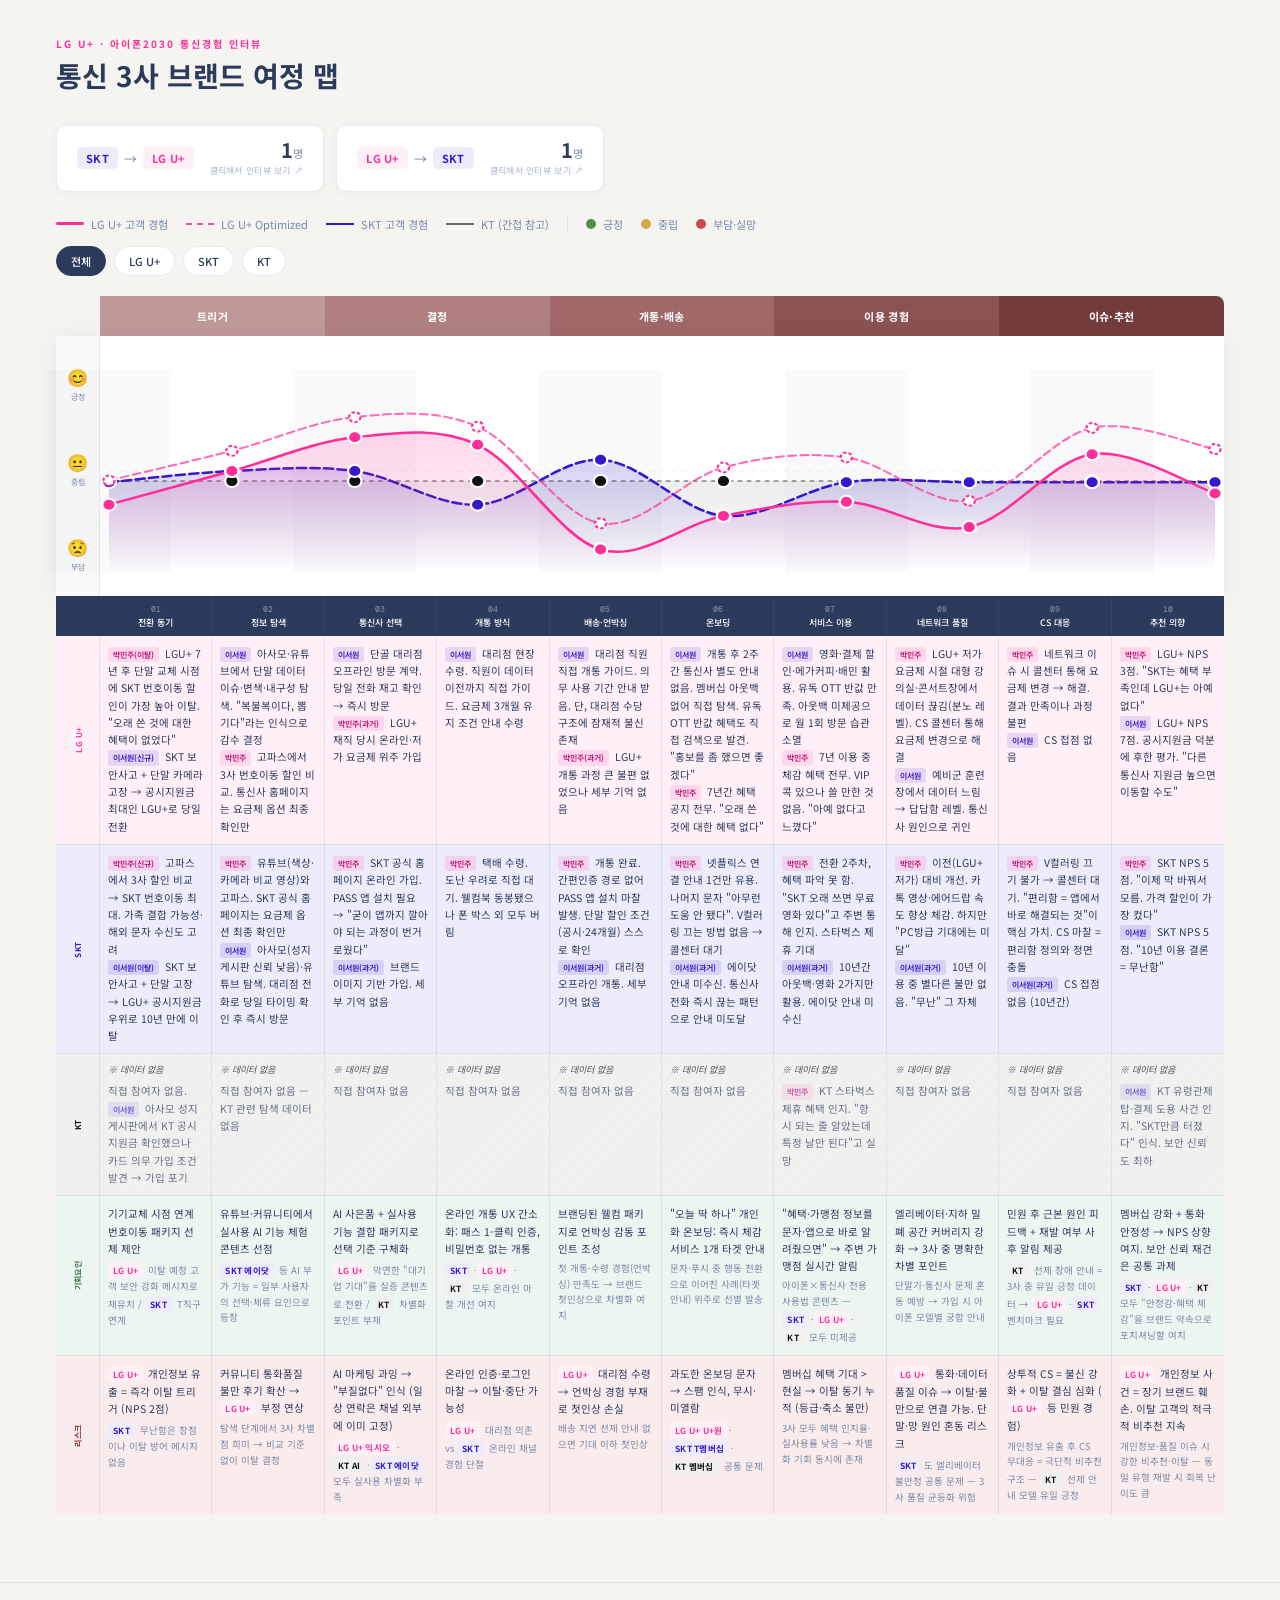
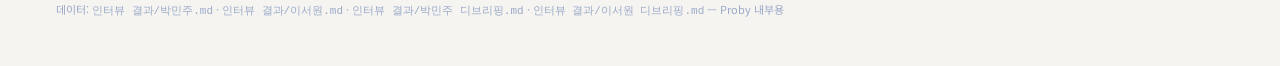
==== commit 391163d4: "feat: VOC 1차 코딩 테이블 집계로 JOURNEY 점수 반영 - VOC_CODING_FIRST_PASS(V01–V31) 및 aggregateScoresFromVocTable" ====
--- a/index.html
+++ b/index.html
@@ -650,12 +650,17 @@
 function getX(i) { return ML + (i / (STEPS - 1)) * CW; }
 function getY(s) { return MT + (1 - s) * CH; }
 
-/* ── 단일 소스 JOURNEY: 하단 그리드 + 감정 곡선(툴팁) 동시 생성. score → emotion 자동 매핑 ── */
+/* ── 단일 소스 JOURNEY: 하단 그리드 + 감정 곡선(툴팁) 동시 생성. score → emotion 자동 매핑 ──
+   LG U+ / SKT 의 score 는 아래 리터럴 직후 `applyScoresFromVocCoding()`에서 VOC 1차 코딩 집계값으로 덮어씀. ── */
 function emotionFromScore(score) {
   if (score >= 0.58) return 'happy';
   if (score >= 0.42) return 'neutral';
   return 'frustrated';
 }
+
+const emotionColors = { happy:'#5a8a4a', neutral:'#d4a843', frustrated:'#c9504a' };
+const emotionIcons  = { happy:'😊', neutral:'😐', frustrated:'😟' };
+const emotionLabel  = { happy:'긍정', neutral:'중립', frustrated:'부담·실망' };
 
 function journeyToDataset(brandKey) {
   return JOURNEY[brandKey].map((cell, i) => ({
@@ -797,6 +802,92 @@
   { score: 0.60, delta: '+0.22', improvement: '모든 개선 시 NPS 3점(박민주 현재) → 7점+ 목표 가능. 참고: 이서원 현재 NPS 7점은 공시지원금 영향이 크며 "지원금 빼면 동일 수준"이라 평가. 혜택·온보딩·네트워크 개선이 실현될 경우 공시지원금 독립적인 브랜드 선호도 구축 가능.', quotes: [] }
 ];
 
+/**
+ * 인터뷰 기반 1차 코딩 테이블 (여정_VOC_점수체계_및_코딩테이블.md V01–V31) 단일 소스.
+ * 브랜드×단계(S01–S10)별 산술평균 → 0~1: (평균 − 1) / 9. VOC 없는 칸: 중립 5.0.
+ * 공통(단말) VOC는 lgu·skt 양쪽에 동일 점수로 포함. V12(S04→S05)는 개통 맥락상 S04만.
+ * KT: 테이블에 전용 VOC 없음 → JOURNEY.kt.score는 기존 placeholder 유지(apply에서 변경 안 함).
+ */
+const VOC_CODING_FIRST_PASS = [
+  { id: 'V01', brands: ['lgu'], step: 1, s: 6.5 },
+  { id: 'V02', brands: ['lgu'], step: 1, s: 3.5 },
+  { id: 'V03', brands: ['lgu'], step: 1, s: 2.0 },
+  { id: 'V04', brands: ['lgu', 'skt'], step: 2, s: 6.0 },
+  { id: 'V05', brands: ['lgu', 'skt'], step: 2, s: 4.0 },
+  { id: 'V06', brands: ['lgu', 'skt'], step: 2, s: 6.5 },
+  { id: 'V07', brands: ['skt'], step: 3, s: 5.5 },
+  { id: 'V08', brands: ['lgu'], step: 3, s: 7.0 },
+  { id: 'V09', brands: ['skt'], step: 4, s: 4.0 },
+  { id: 'V10', brands: ['lgu'], step: 4, s: 7.0 },
+  { id: 'V11', brands: ['lgu'], step: 4, s: 4.0 },
+  { id: 'V12', brands: ['lgu'], step: 4, s: 9.0 },
+  { id: 'V13', brands: ['skt'], step: 5, s: 7.0 },
+  { id: 'V14', brands: ['skt'], step: 5, s: 5.0 },
+  { id: 'V15', brands: ['lgu'], step: 5, s: 2.0 },
+  { id: 'V16', brands: ['lgu'], step: 6, s: 3.5 },
+  { id: 'V17', brands: ['lgu'], step: 6, s: 3.0 },
+  { id: 'V18', brands: ['lgu'], step: 6, s: 4.0 },
+  { id: 'V19', brands: ['skt'], step: 6, s: 3.5 },
+  { id: 'V20', brands: ['lgu'], step: 7, s: 6.0 },
+  { id: 'V21', brands: ['lgu'], step: 7, s: 4.5 },
+  { id: 'V22', brands: ['lgu'], step: 7, s: 3.5 },
+  { id: 'V23', brands: ['lgu'], step: 7, s: 2.5 },
+  { id: 'V24', brands: ['lgu'], step: 8, s: 1.5 },
+  { id: 'V25', brands: ['lgu'], step: 8, s: 4.5 },
+  { id: 'V26', brands: ['lgu'], step: 9, s: 7.5 },
+  { id: 'V27', brands: ['lgu'], step: 9, s: 5.0 },
+  { id: 'V28', brands: ['skt'], step: 10, s: 5.0 },
+  { id: 'V29', brands: ['lgu'], step: 10, s: 2.0 },
+  { id: 'V30', brands: ['lgu'], step: 10, s: 7.0 },
+  { id: 'V31', brands: ['skt'], step: 10, s: 5.0 }
+];
+
+const VOC_NEUTRAL_1_10 = 5;
+/** 이전 수동 LGU+ 대비 Opt 곡선에서 쓰이던 단계별 상승폭을 유지(개선 시나리오 상대 높이). */
+const LGU_OPT_SCORE_DELTAS = [0.12, 0.10, 0.10, 0.09, 0.13, 0.24, 0.22, 0.13, 0.13, 0.22];
+
+function round4(x) {
+  return Math.round(x * 10000) / 10000;
+}
+
+function aggregateScoresFromVocTable() {
+  const buckets = {
+    lgu: Array.from({ length: 10 }, () => []),
+    skt: Array.from({ length: 10 }, () => [])
+  };
+  for (const row of VOC_CODING_FIRST_PASS) {
+    for (const b of row.brands) {
+      if (!buckets[b]) continue;
+      buckets[b][row.step - 1].push(row.s);
+    }
+  }
+  const out = { lgu: [], skt: [] };
+  for (const key of ['lgu', 'skt']) {
+    for (let i = 0; i < 10; i++) {
+      const arr = buckets[key][i];
+      const avg = arr.length ? arr.reduce((a, x) => a + x, 0) / arr.length : VOC_NEUTRAL_1_10;
+      out[key].push(round4((avg - 1) / 9));
+    }
+  }
+  return out;
+}
+
+function applyScoresFromVocCoding() {
+  const agg = aggregateScoresFromVocTable();
+  for (let i = 0; i < 10; i++) {
+    JOURNEY.lgu[i].score = agg.lgu[i];
+    JOURNEY.skt[i].score = agg.skt[i];
+  }
+  for (let i = 0; i < 10; i++) {
+    const target = round4(Math.min(0.95, agg.lgu[i] + LGU_OPT_SCORE_DELTAS[i]));
+    JOURNEY_LGU_OPT[i].score = target;
+    const d = target - agg.lgu[i];
+    JOURNEY_LGU_OPT[i].delta = (d >= 0 ? '+' : '') + d.toFixed(2);
+  }
+}
+
+applyScoresFromVocCoding();
+
 function renderJourneyGrid() {
   const brands = [
     { key: 'lgu', rowId: 'row-lgu', cellClass: 'cell-lgu' },
@@ -822,10 +913,6 @@
   });
 }
 
-const emotionColors = { happy:'#5a8a4a', neutral:'#d4a843', frustrated:'#c9504a' };
-const emotionIcons  = { happy:'😊', neutral:'😐', frustrated:'😟' };
-const emotionLabel  = { happy:'긍정', neutral:'중립', frustrated:'부담·실망' };
-
 const svgEl = document.getElementById('journeySVG');
 const tipEl = document.getElementById('tooltip');
 
@@ -996,11 +1083,13 @@
 function showOptTip(e, d, i) {
   const curScore = JOURNEY[`lgu`][i].score;
   const pct = Math.round((d.score - curScore) * 100);
+  const emoOpt = emotionFromScore(d.score);
   tipEl.innerHTML = `
     <div class="tt-top">단계 ${i + 1} · Optimized</div>
     <div class="tt-brand"><span class="dot" style="background:#ff2e98;border:2px dashed white;outline:1px dashed #ff2e98"></span>LG U+ <span style="color:#3d7a52;font-weight:700">▲ ${pct}pt</span></div>
-    <div class="tt-emo" style="color:#3d7a52">✦ 개선 시나리오</div>
-    <div class="tt-quote" style="line-height:1.6">${d.improvement}</div>
+    <div class="tt-emo">${emotionIcons[emoOpt]} ${emotionLabel[emoOpt]} · score ${d.score.toFixed(2)}</div>
+    <div style="font-size:10px;color:#8fa3d8;margin-bottom:8px;padding-bottom:8px;border-bottom:1px solid rgba(255,255,255,0.1)">✦ 개선 시나리오</div>
+    <div class="tt-quote" style="line-height:1.6">${d.improvement || d.main || ''}</div>
   `;
   tipEl.classList.add('visible');
   positionTip(e);
@@ -1028,9 +1117,9 @@
 
 // Row visibility per filter
 function updateRows(filter) {
-  const rowLgu  = document.getElementById('row-lgu');
-  const rowSkt  = document.getElementById('row-skt');
-  const rowKt   = document.getElementById('row-kt');
+  const rowLgu = document.getElementById('row-lgu');
+  const rowSkt = document.getElementById('row-skt');
+  const rowKt  = document.getElementById('row-kt');
   if (filter === 'all') {
     rowLgu.style.display = rowSkt.style.display = rowKt.style.display = 'grid';
   } else {
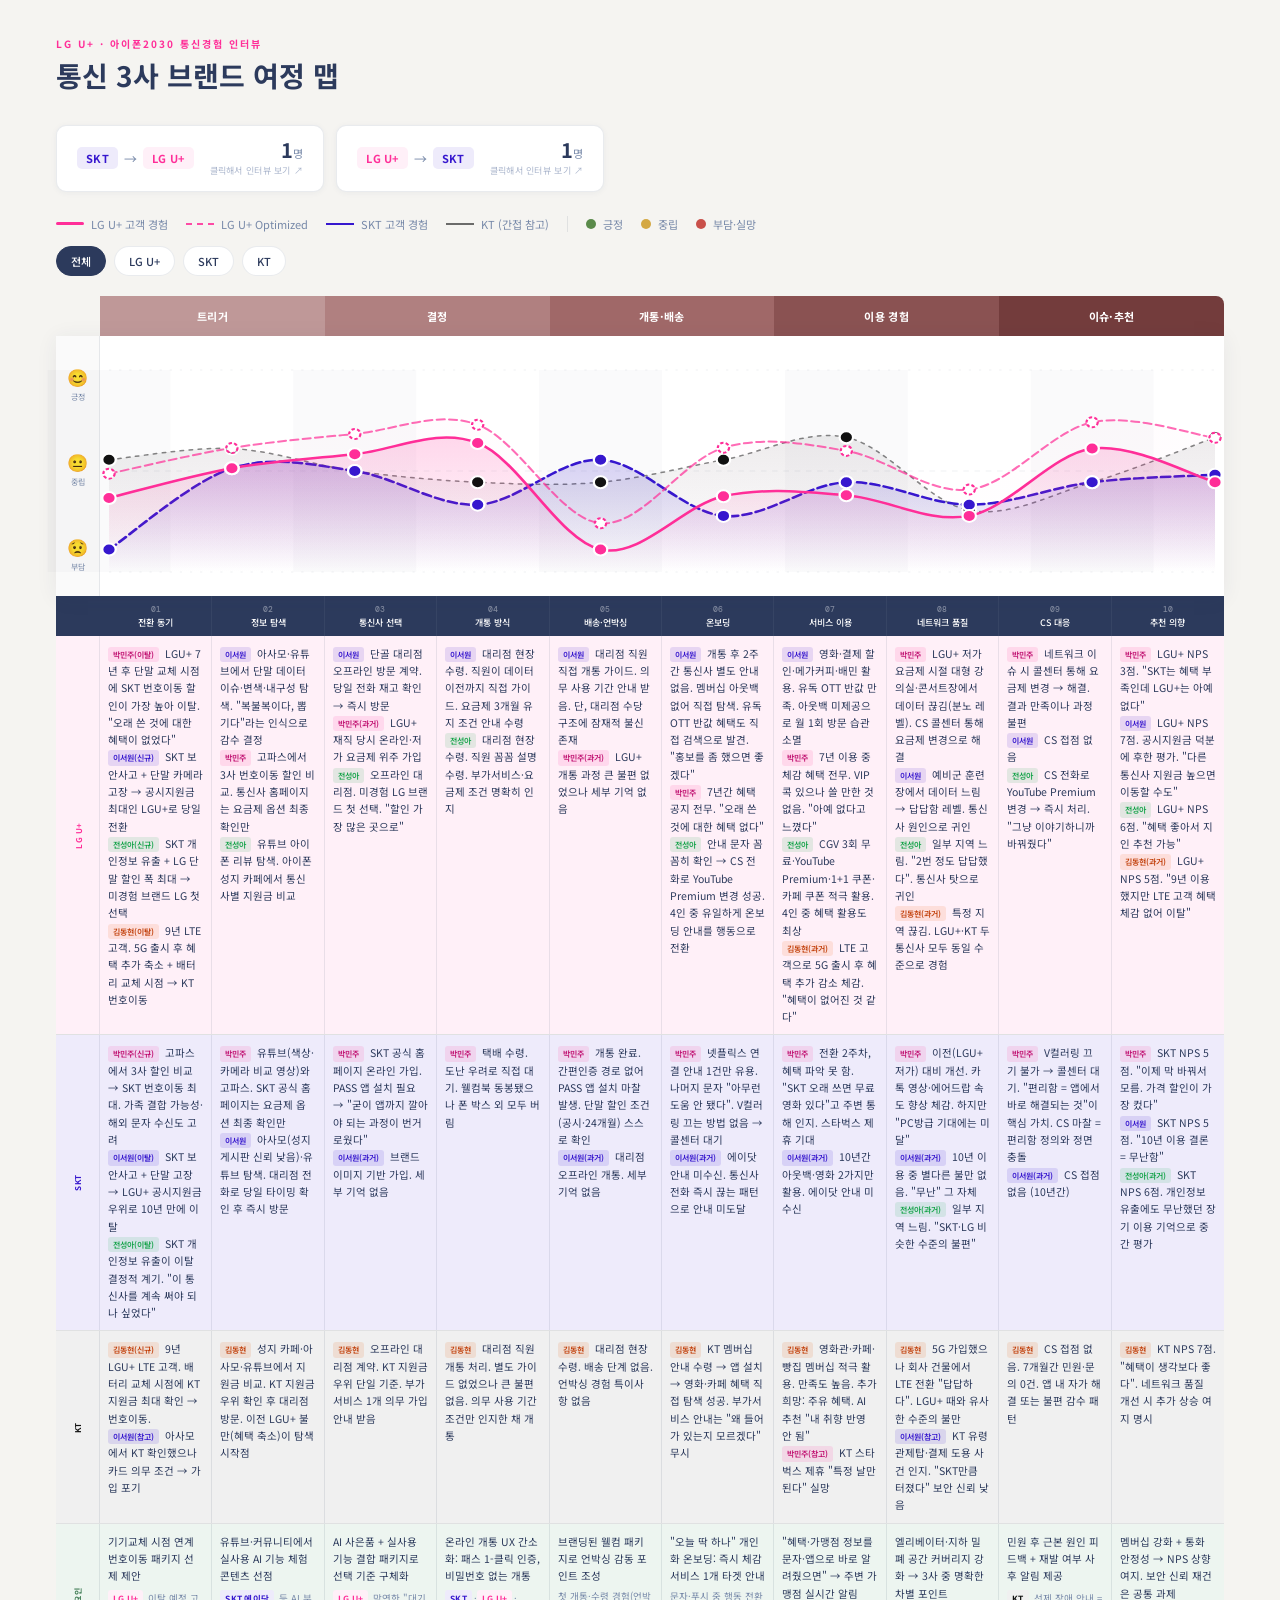
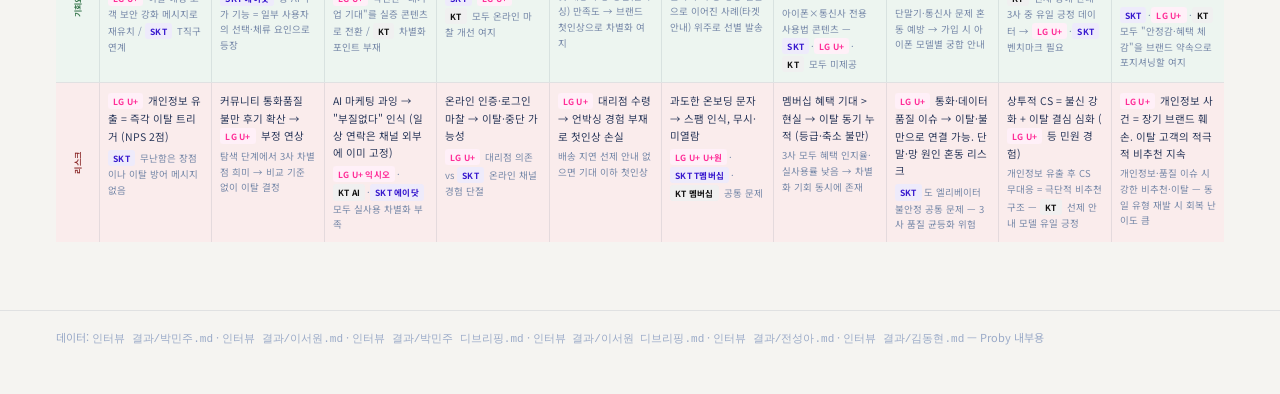
==== commit f2839eca: "feat: add 전성아·김동현 VOC data to journey map - Add CSS src-sa (전성아 green), src-kd (김동현 orange) particip" ====
--- a/index.html
+++ b/index.html
@@ -403,6 +403,8 @@
     }
     .src-mm { background: rgba(255,46,152,0.12); color: #c01070; }   /* 박민주 */
     .src-sw { background: rgba(54,23,206,0.12);  color: var(--skt); } /* 이서원 */
+    .src-sa { background: rgba(22,163,74,0.12);  color: #16a34a; }   /* 전성아 */
+    .src-kd { background: rgba(234,88,12,0.12);  color: #c2410c; }   /* 김동현 */
 
     /* Comp tags (기회요인·리스크 인라인 브랜드 칩) — :root 브랜드 팔레트와 .cw-brand와 동일 계열 */
     .comp { display: inline-block; font-size: 8.5px; font-weight: 700; padding: 1px 5px; border-radius: 3px; margin: 1px 2px 1px 0; letter-spacing: 0.03em; }
@@ -639,7 +641,7 @@
 </div><!-- /map-container -->
 
 <footer class="site-footer">
-  데이터: <code>인터뷰 결과/박민주.md</code> · <code>인터뷰 결과/이서원.md</code> · <code>인터뷰 결과/박민주 디브리핑.md</code> · <code>인터뷰 결과/이서원 디브리핑.md</code> — Proby 내부용
+  데이터: <code>인터뷰 결과/박민주.md</code> · <code>인터뷰 결과/이서원.md</code> · <code>인터뷰 결과/박민주 디브리핑.md</code> · <code>인터뷰 결과/이서원 디브리핑.md</code> · <code>인터뷰 결과/전성아.md</code> · <code>인터뷰 결과/김동현.md</code> — Proby 내부용
 </footer>
 
 <script>
@@ -676,20 +678,20 @@
     { score: 0.42, quotes: [
         "박민주: KT나 LG U+보다 SKT 번호 이동하는 게 제일 할인을 많이 해줬어요.",
         "이서원: SKT가 어, 정보 유출권도 있고 핸드폰 타임하기도 고장이 나가지고... 공시지원금이 가장 많이 주는 LG로 변경하게 되었어요."
-      ], main: `<span class="src src-mm">박민주(이탈)</span> LGU+ 7년 후 단말 교체 시점에 SKT 번호이동 할인이 가장 높아 이탈. "오래 쓴 것에 대한 혜택이 없었다"<br><span class="src src-sw">이서원(신규)</span> SKT 보안사고 + 단말 카메라 고장 → 공시지원금 최대인 LGU+로 당일 전환` },
+      ], main: `<span class="src src-mm">박민주(이탈)</span> LGU+ 7년 후 단말 교체 시점에 SKT 번호이동 할인이 가장 높아 이탈. "오래 쓴 것에 대한 혜택이 없었다"<br><span class="src src-sw">이서원(신규)</span> SKT 보안사고 + 단말 카메라 고장 → 공시지원금 최대인 LGU+로 당일 전환<br><span class="src src-sa">전성아(신규)</span> SKT 개인정보 유출 + LG 단말 할인 폭 최대 → 미경험 브랜드 LG 첫 선택<br><span class="src src-kd">김동현(이탈)</span> 9년 LTE 고객. 5G 출시 후 혜택 추가 축소 + 배터리 교체 시점 → KT 번호이동` },
     { score: 0.50, quotes: [
         "이서원: 네이버 카페도 주로 많이 이용을 했었고 그다음에 유튜브도 많이 보면서 제품에 무슨 단점이 있는지 어떤 점이 좋은지 확인을 하였습니다.",
         "이서원: 데이터가 많이 안 터진다고 들 하셔서 그거에 대해서 좀 고민을 많이 했는데 어, 핸드폰이 고장난 상태라가지고... 다른 차선택 없이 그냥 구매를 하게 되었습니다.",
         "박민주: 고파스라고 있거든요. 그 학교 사람만 있는 그런 데에서 봤었는데 막 SKT 번호 이동하면 얼마 LG는 얼마 이렇게 나와 있었어요."
-      ], main: `<span class="src src-sw">이서원</span> 아사모·유튜브에서 단말 데이터 이슈·변색·내구성 탐색. "복불복이다, 뽑기다"라는 인식으로 감수 결정<br><span class="src src-mm">박민주</span> 고파스에서 3사 번호이동 할인 비교. 통신사 홈페이지는 요금제 옵션 최종 확인만` },
+      ], main: `<span class="src src-sw">이서원</span> 아사모·유튜브에서 단말 데이터 이슈·변색·내구성 탐색. "복불복이다, 뽑기다"라는 인식으로 감수 결정<br><span class="src src-mm">박민주</span> 고파스에서 3사 번호이동 할인 비교. 통신사 홈페이지는 요금제 옵션 최종 확인만<br><span class="src src-sa">전성아</span> 유튜브 아이폰 리뷰 탐색. 아이폰 성지 카페에서 통신사별 지원금 비교` },
     { score: 0.52, quotes: [
         "이서원: 오프라인 대기점에서 했어요.",
         "박민주: 어차피 통신사 3개밖에 없으니까 그냥 제일 공시 할인... 제일 많이 드는 걸로 그냥 했던 것 같아요."
-      ], main: `<span class="src src-sw">이서원</span> 단골 대리점 오프라인 방문 계약. 당일 전화 재고 확인 → 즉시 방문<br><span class="src src-mm">박민주(과거)</span> LGU+ 재직 당시 온라인·저가 요금제 위주 가입` },
+      ], main: `<span class="src src-sw">이서원</span> 단골 대리점 오프라인 방문 계약. 당일 전화 재고 확인 → 즉시 방문<br><span class="src src-mm">박민주(과거)</span> LGU+ 재직 당시 온라인·저가 요금제 위주 가입<br><span class="src src-sa">전성아</span> 오프라인 대리점. 미경험 LG 브랜드 첫 선택. "할인 가장 많은 곳으로"` },
     { score: 0.53, quotes: [
         "이서원: 어, 제가 직접 안 해도 돼가지고 엄청 편리하게 하였어요.",
         "이서원: 저번 주보다 공시지원금이 20만 원 정도 많아졌고 지금이 가장 쌀 타임입니다."
-      ], main: `<span class="src src-sw">이서원</span> 대리점 현장 수령. 직원이 데이터 이전까지 직접 가이드. 요금제 3개월 유지 조건 안내 수령` },
+      ], main: `<span class="src src-sw">이서원</span> 대리점 현장 수령. 직원이 데이터 이전까지 직접 가이드. 요금제 3개월 유지 조건 안내 수령<br><span class="src src-sa">전성아</span> 대리점 현장 수령. 직원 꼼꼼 설명 수령. 부가서비스·요금제 조건 명확히 인지` },
     { score: 0.50, quotes: [
         "이서원: 어, 어려움은 없었을 것 같은데 어, 나중에 이걸 속이고 판매를 하였다고 생각을 할 것 같습니다.",
         "이서원: 부가 서비스를 가입을 시키면 본인한테 수당이 떨어진다고... 이 사람이 본인 수당을 챙기려고 가입을 시키고 나한테는 안 알려 준 거구나라는 생각이 들 것 같아요."
@@ -698,33 +700,33 @@
         "이서원: 기본적으로 어디에 혜택이 가장 크고 무슨 혜택이 있는지 알려줬으면 좀 좋았던 것 같아요.",
         "이서원: 구독 서비스는 따로 안내를 받은 게 없어서 제가 직접 찾아봐가지고 구독 서비스를 하게 되었습니다.",
         "박민주: 7, 8년이면 오래 쓴 거잖아요. 그것에 대한 이제 혜택 같은 것도 아무것도 없고 그러면 그런 공지 같은 것도 딱히 없고 그래서."
-      ], main: `<span class="src src-sw">이서원</span> 개통 후 2주간 통신사 별도 안내 없음. 멤버십 아웃백 없어 직접 탐색. 유독 OTT 반값 혜택도 직접 검색으로 발견. "홍보를 좀 했으면 좋겠다"<br><span class="src src-mm">박민주</span> 7년간 혜택 공지 전무. "오래 쓴 것에 대한 혜택 없다"` },
+      ], main: `<span class="src src-sw">이서원</span> 개통 후 2주간 통신사 별도 안내 없음. 멤버십 아웃백 없어 직접 탐색. 유독 OTT 반값 혜택도 직접 검색으로 발견. "홍보를 좀 했으면 좋겠다"<br><span class="src src-mm">박민주</span> 7년간 혜택 공지 전무. "오래 쓴 것에 대한 혜택 없다"<br><span class="src src-sa">전성아</span> 안내 문자 꼼꼼히 확인 → CS 전화로 YouTube Premium 변경 성공. 4인 중 유일하게 온보딩 안내를 행동으로 전환` },
     { score: 0.36, quotes: [
         "이서원: 영화 혜택을 많이 사용하고 있죠.",
         "이서원: 반이 간다고 했을 때는 달에 한 번씩은 갔는데. 오 그 혜택이 없다 보니까 거의 안 가는 것 같아요. 지금은.",
         "박민주: LG U+는 그냥 아예 혜택이 없다고 느꼈어요. 그리고 꽤 오래 쓴 것 같은데 그 오래 쓴 사람에 대한 혜택이 없었다?"
-      ], main: `<span class="src src-sw">이서원</span> 영화·결제 할인·메가커피·배민 활용. 유독 OTT 반값 만족. 아웃백 미제공으로 월 1회 방문 습관 소멸<br><span class="src src-mm">박민주</span> 7년 이용 중 체감 혜택 전무. VIP콕 있으나 쓸 만한 것 없음. "아예 없다고 느꼈다"` },
+      ], main: `<span class="src src-sw">이서원</span> 영화·결제 할인·메가커피·배민 활용. 유독 OTT 반값 만족. 아웃백 미제공으로 월 1회 방문 습관 소멸<br><span class="src src-mm">박민주</span> 7년 이용 중 체감 혜택 전무. VIP콕 있으나 쓸 만한 것 없음. "아예 없다고 느꼈다"<br><span class="src src-sa">전성아</span> CGV 3회 무료·YouTube Premium·1+1 쿠폰·카페 쿠폰 적극 활용. 4인 중 혜택 활용도 최상<br><span class="src src-kd">김동현(과거)</span> LTE 고객으로 5G 출시 후 혜택 추가 감소 체감. "혜택이 없어진 것 같다"` },
     { score: 0.34, quotes: [
         "박민주: 전에 LG U+ 썼을 때 인터넷 속도가 너무 많이 느려가지고 불편했던 경험 한 번 있습니다.",
         "박민주: 학교 대형 강의실이나 아니면은 콘서트장이나 이렇게 사람 많은 곳에서 사람 많은데 그 막힌 곳에서요.",
         "이서원: 멀리 나갔을 때나 예비군 갔을 때 좀 데이터가 느려요."
-      ], main: `<span class="src src-mm">박민주</span> LGU+ 저가 요금제 시절 대형 강의실·콘서트장에서 데이터 끊김(분노 레벨). CS 콜센터 통해 요금제 변경으로 해결<br><span class="src src-sw">이서원</span> 예비군 훈련장에서 데이터 느림 → 답답함 레벨. 통신사 원인으로 귀인` },
+      ], main: `<span class="src src-mm">박민주</span> LGU+ 저가 요금제 시절 대형 강의실·콘서트장에서 데이터 끊김(분노 레벨). CS 콜센터 통해 요금제 변경으로 해결<br><span class="src src-sw">이서원</span> 예비군 훈련장에서 데이터 느림 → 답답함 레벨. 통신사 원인으로 귀인<br><span class="src src-sa">전성아</span> 일부 지역 느림. "2번 정도 답답했다". 통신사 탓으로 귀인<br><span class="src src-kd">김동현(과거)</span> 특정 지역 끊김. LGU+·KT 두 통신사 모두 동일 수준으로 경험` },
     { score: 0.40, quotes: [
         "박민주: 그냥 콜센터에 전화해서 좀 더 나은 게 있냐 여쭤보고 바꿨던 것 같아요.",
         "이서원: 딱히 없어요. (CS 민원 경험 없음)"
-      ], main: `<span class="src src-mm">박민주</span> 네트워크 이슈 시 콜센터 통해 요금제 변경 → 해결. 결과 만족이나 과정 불편<br><span class="src src-sw">이서원</span> CS 접점 없음` },
+      ], main: `<span class="src src-mm">박민주</span> 네트워크 이슈 시 콜센터 통해 요금제 변경 → 해결. 결과 만족이나 과정 불편<br><span class="src src-sw">이서원</span> CS 접점 없음<br><span class="src src-sa">전성아</span> CS 전화로 YouTube Premium 변경 → 즉시 처리. "그냥 이야기하니까 바꿔줬다"` },
     { score: 0.38, quotes: [
         "박민주: SKT는 가격 대비 혜택이 부족하다고 느꼈는데 LG U+는 그냥 아예 혜택이 없다고 느꼈어요.",
         "이서원: 어, 한 7점 정도는 줄 것 같아요.",
         "이서원: 어, 저는 공시지원금 때문에 바꾼 거라서 추후 다른 통신사가 공시지원금이 높으면 그쪽으로 갈 생각도 하고 있습니다."
-      ], main: `<span class="src src-mm">박민주</span> LGU+ NPS 3점. "SKT는 혜택 부족인데 LGU+는 아예 없다"<br><span class="src src-sw">이서원</span> LGU+ NPS 7점. 공시지원금 덕분에 후한 평가. "다른 통신사 지원금 높으면 이동할 수도"` }
+      ], main: `<span class="src src-mm">박민주</span> LGU+ NPS 3점. "SKT는 혜택 부족인데 LGU+는 아예 없다"<br><span class="src src-sw">이서원</span> LGU+ NPS 7점. 공시지원금 덕분에 후한 평가. "다른 통신사 지원금 높으면 이동할 수도"<br><span class="src src-sa">전성아</span> LGU+ NPS 6점. "혜택 좋아서 지인 추천 가능"<br><span class="src src-kd">김동현(과거)</span> LGU+ NPS 5점. "9년 이용했지만 LTE 고객 혜택 체감 없어 이탈"` }
   ],
   skt: [
     { score: 0.55, quotes: [
         "박민주: KT나 LG U+보다 SKT 번호 이동하는 게 제일 할인을 많이 해줬어요.",
         "박민주: 첫 번째 이유는 그냥 가격이 제일 많이 할인돼서고요. 두 번째는 가족 가족 중에 쓰는 사람이 한 명 더 있어서 혹시 묶을 수 있어.",
         "이서원: SKT가 어, 정보 유출권도 있고... 고민을 하다가 단말기를 먼저 보고 그리고 통신사도 지원금이 어느 정도 나오는지 인터넷으로 검색을 해서 공시지원금이 가장 많이 주는 LG로 변경하게 되었어요."
-      ], main: `<span class="src src-mm">박민주(신규)</span> 고파스에서 3사 할인 비교 → SKT 번호이동 최대. 가족 결합 가능성·해외 문자 수신도 고려<br><span class="src src-sw">이서원(이탈)</span> SKT 보안사고 + 단말 고장 → LGU+ 공시지원금 우위로 10년 만에 이탈` },
+      ], main: `<span class="src src-mm">박민주(신규)</span> 고파스에서 3사 할인 비교 → SKT 번호이동 최대. 가족 결합 가능성·해외 문자 수신도 고려<br><span class="src src-sw">이서원(이탈)</span> SKT 보안사고 + 단말 고장 → LGU+ 공시지원금 우위로 10년 만에 이탈<br><span class="src src-sa">전성아(이탈)</span> SKT 개인정보 유출이 이탈 결정적 계기. "이 통신사를 계속 써야 되나 싶었다"` },
     { score: 0.60, quotes: [
         "박민주: 고파스라고 있거든요. 그 학교 사람만 있는 그런 데에서 봤었는데 막 SKT 번호 이동하면 얼마 LG는 얼마 이렇게 나와 있었어요.",
         "박민주: 비교를 했던 거는 색깔 같은 것도 그분 채널 통해서 봤었고요. 그다음에 카메라 17이랑 172랑 뭐가 다른지 그런 거 설명해 준 영상도 봤었고요.",
@@ -755,7 +757,7 @@
         "박민주: 가격이 거의 두 배니까. 그래도 엄청 빠를 거라 생각했는데 또 그 정도까지는 아니더라고요.",
         "박민주: 확실히 그전보다는 나아졌나요? — 네네네 그건 확실해요.",
         "이서원: 딱히 나쁜 점도 없고 좋은 점도 없고 그냥 무난해서 5점을 준 것 같습니다."
-      ], main: `<span class="src src-mm">박민주</span> 이전(LGU+ 저가) 대비 개선. 카톡 영상·에어드랍 속도 향상 체감. 하지만 "PC방급 기대에는 미달"<br><span class="src src-sw">이서원(과거)</span> 10년 이용 중 별다른 불만 없음. "무난" 그 자체` },
+      ], main: `<span class="src src-mm">박민주</span> 이전(LGU+ 저가) 대비 개선. 카톡 영상·에어드랍 속도 향상 체감. 하지만 "PC방급 기대에는 미달"<br><span class="src src-sw">이서원(과거)</span> 10년 이용 중 별다른 불만 없음. "무난" 그 자체<br><span class="src src-sa">전성아(과거)</span> 일부 지역 느림. "SKT·LG 비슷한 수준의 불편"` },
     { score: 0.45, quotes: [
         "박민주: 이 서비스를 그만하고 싶을 때 바로 그만할 수 있고 그다음에 원할 때 바로 할 수 있고 그런 거예요. 콜센터에 전화하고 아니면은 문의를 남기는 게 최대한 없는 것이 편리성이라고.",
         "박민주: V컬러링 결제했는데 끄는 방법이 없다고 하더라고요."
@@ -763,25 +765,43 @@
     { score: 0.50, quotes: [
         "박민주: 어, 한 5점 정도? 이제 막 바꿨으니까 솔직히 잘 몰라서 안 쓰는 게 더 많은 것 같아요.",
         "이서원: 음, 5점을 줄 것 같아요. 딱히 나쁜 점도 없고 좋은 점도 없고 그냥 무난해서."
-      ], main: `<span class="src src-mm">박민주</span> SKT NPS 5점. "이제 막 바꿔서 모름. 가격 할인이 가장 컸다"<br><span class="src src-sw">이서원</span> SKT NPS 5점. "10년 이용 결론 = 무난함"` }
+      ], main: `<span class="src src-mm">박민주</span> SKT NPS 5점. "이제 막 바꿔서 모름. 가격 할인이 가장 컸다"<br><span class="src src-sw">이서원</span> SKT NPS 5점. "10년 이용 결론 = 무난함"<br><span class="src src-sa">전성아(과거)</span> SKT NPS 6점. 개인정보 유출에도 무난했던 장기 이용 기억으로 중간 평가` }
   ],
   kt: [
-    { score: 0.45, quotes: [
+    { score: 0.56, quotes: [
+        "김동현: 9년 동안 LG를 썼는데, LTE 고객한테 혜택이 계속 줄어드는 것 같아서. 이번에 폰도 바꿔야 했고, KT가 지원금을 제일 많이 줬어요.",
         "이서원: 아사모에서 그 핸드폰 성지 느낌이어가지고 딱히 신뢰감이 안 가서 한 번 연락은 받아봤는데. 뭐 재고 없다, 카드 가입을 해야 된다 해가지고 거기서는 가입을 안 했습니다."
-      ], main: `직접 참여자 없음. <span class="src src-sw">이서원</span> 아사모 성지 게시판에서 KT 공시지원금 확인했으나 카드 의무 가입 조건 발견 → 가입 포기`, limited: true },
-    { score: 0.45, quotes: [], main: `직접 참여자 없음 — KT 관련 탐색 데이터 없음`, limited: true },
-    { score: 0.45, quotes: [], main: `직접 참여자 없음`, limited: true },
-    { score: 0.45, quotes: [], main: `직접 참여자 없음`, limited: true },
-    { score: 0.45, quotes: [], main: `직접 참여자 없음`, limited: true },
-    { score: 0.45, quotes: [], main: `직접 참여자 없음`, limited: true },
-    { score: 0.45, quotes: [
+      ], main: `<span class="src src-kd">김동현(신규)</span> 9년 LGU+ LTE 고객. 배터리 교체 시점에 KT 지원금 최대 확인 → 번호이동. <span class="src src-sw">이서원(참고)</span> 아사모에서 KT 확인했으나 카드 의무 조건 → 가입 포기` },
+    { score: 0.61, quotes: [
+        "김동현: 성지 카페랑 아이폰 관련 카페에서 통신사별 지원금 비교했어요. 유튜브도 좀 보고요."
+      ], main: `<span class="src src-kd">김동현</span> 성지 카페·아사모·유튜브에서 지원금 비교. KT 지원금 우위 확인 후 대리점 방문. 이전 LGU+ 불만(혜택 축소)이 탐색 시작점` },
+    { score: 0.50, quotes: [
+        "김동현: 오프라인 대리점에서 했어요. KT가 지원금이 가장 많이 됐고, 그냥 거기서 계약했어요."
+      ], main: `<span class="src src-kd">김동현</span> 오프라인 대리점 계약. KT 지원금 우위 단일 기준. 부가서비스 1개 의무 가입 안내 받음` },
+    { score: 0.44, quotes: [
+        "김동현: 대리점에서 개통은 직원이 해줬는데, 따로 가이드 같은 건 없었어요. 그냥 개통됐다고 알려줬고."
+      ], main: `<span class="src src-kd">김동현</span> 대리점 직원 개통 처리. 별도 가이드 없었으나 큰 불편 없음. 의무 사용 기간 조건만 인지한 채 개통` },
+    { score: 0.44, quotes: [
+        "김동현: 대리점에서 직접 받아서, 배송은 없었어요."
+      ], main: `<span class="src src-kd">김동현</span> 대리점 현장 수령. 배송 단계 없음. 언박싱 경험 특이사항 없음` },
+    { score: 0.56, quotes: [
+        "김동현: KT 멤버십 앱 안내를 받았고 설치해서 영화관이랑 카페 혜택 확인했어요. 부가서비스 안내도 왔는데 그건 왜 들어가 있는지 모르겠더라고요."
+      ], main: `<span class="src src-kd">김동현</span> KT 멤버십 안내 수령 → 앱 설치 → 영화·카페 혜택 직접 탐색 성공. 부가서비스 안내는 "왜 들어가 있는지 모르겠다" 무시` },
+    { score: 0.67, quotes: [
+        "김동현: 영화관이랑 카페, 빵집 제휴를 많이 써요. KT 멤버십 혜택은 생각보다 좋은 것 같아요.",
+        "김동현: 주유 쪽 혜택이 있으면 좋겠는데, 그건 없더라고요.",
         "박민주: 스타벅스가 KT가 되잖아요 그런 것처럼 이렇게 음식점이나 카페나 이렇게 제휴되는 거 그 정도예요."
-      ], main: `<span class="src src-mm">박민주</span> KT 스타벅스 제휴 혜택 인지. "항시 되는 줄 알았는데 특정 날만 된다"고 실망`, limited: true },
-    { score: 0.45, quotes: [], main: `직접 참여자 없음`, limited: true },
-    { score: 0.45, quotes: [], main: `직접 참여자 없음`, limited: true },
-    { score: 0.45, quotes: [
+      ], main: `<span class="src src-kd">김동현</span> 영화관·카페·빵집 멤버십 적극 활용. 만족도 높음. 추가 희망: 주유 혜택. AI 추천 "내 취향 반영 안 됨"<br><span class="src src-mm">박민주(참고)</span> KT 스타벅스 제휴 "특정 날만 된다" 실망` },
+    { score: 0.31, quotes: [
+        "김동현: 회사에서 5G가 잘 안 터져서 LTE로 바뀌는 경우가 좀 있어요. 답답하죠. LG 쓸 때도 그런 게 있었는데, KT도 비슷한 것 같아요.",
         "이서원: LG는 뉴스에 나온 적이 옛날에 있었지. 그렇게 크게 터진 적은 없다고 생각을 해가지고. 케이티는 사실 S사만큼 터졌구나 생각이 들었고."
-      ], main: `<span class="src src-sw">이서원</span> KT 유령관제탑·결제 도용 사건 인지. "SKT만큼 터졌다" 인식. 보안 신뢰도 최하`, limited: true }
+      ], main: `<span class="src src-kd">김동현</span> 5G 가입했으나 회사 건물에서 LTE 전환 "답답하다". LGU+ 때와 유사한 수준의 불만<br><span class="src src-sw">이서원(참고)</span> KT 유령관제탑·결제 도용 사건 인지. "SKT만큼 터졌다" 보안 신뢰 낮음` },
+    { score: 0.44, quotes: [
+        "김동현: 따로 CS 쓴 적은 없어요."
+      ], main: `<span class="src src-kd">김동현</span> CS 접점 없음. 7개월간 민원·문의 0건. 앱 내 자가 해결 또는 불편 감수 패턴` },
+    { score: 0.67, quotes: [
+        "김동현: 7점 정도? 혜택이 생각보다 좋은데, 네트워크가 좀 더 개선되면 더 올릴 수 있을 것 같아요."
+      ], main: `<span class="src src-kd">김동현</span> KT NPS 7점. "혜택이 생각보다 좋다". 네트워크 품질 개선 시 추가 상승 여지 명시` }
   ]
 };
 
@@ -803,12 +823,13 @@
 ];
 
 /**
- * 인터뷰 기반 1차 코딩 테이블 (여정_VOC_점수체계_및_코딩테이블.md V01–V31) 단일 소스.
+ * 인터뷰 기반 1차 코딩 테이블 (여정_VOC_점수체계_및_코딩테이블.md V01–V56) 단일 소스.
  * 브랜드×단계(S01–S10)별 산술평균 → 0~1: (평균 − 1) / 9. VOC 없는 칸: 중립 5.0.
  * 공통(단말) VOC는 lgu·skt 양쪽에 동일 점수로 포함. V12(S04→S05)는 개통 맥락상 S04만.
- * KT: 테이블에 전용 VOC 없음 → JOURNEY.kt.score는 기존 placeholder 유지(apply에서 변경 안 함).
+ * V32–V42: 전성아(SKT→LGU+). V43–V46: 김동현 LGU+ 이탈. V47–V56: 김동현 KT 신규.
  */
 const VOC_CODING_FIRST_PASS = [
+  /* ── 박민주·이서원 (V01–V31) ─────────────────────────────────────────── */
   { id: 'V01', brands: ['lgu'], step: 1, s: 6.5 },
   { id: 'V02', brands: ['lgu'], step: 1, s: 3.5 },
   { id: 'V03', brands: ['lgu'], step: 1, s: 2.0 },
@@ -839,7 +860,35 @@
   { id: 'V28', brands: ['skt'], step: 10, s: 5.0 },
   { id: 'V29', brands: ['lgu'], step: 10, s: 2.0 },
   { id: 'V30', brands: ['lgu'], step: 10, s: 7.0 },
-  { id: 'V31', brands: ['skt'], step: 10, s: 5.0 }
+  { id: 'V31', brands: ['skt'], step: 10, s: 5.0 },
+  /* ── 전성아 SKT→LGU+ (V32–V42) ──────────────────────────────────────── */
+  { id: 'V32', brands: ['lgu'], step: 1, s: 6.0 },          // SKT 개인정보 유출 후 LG 할인 최대 → LG 첫 선택
+  { id: 'V33', brands: ['skt'], step: 1, s: 2.0 },          // SKT 개인정보 유출 이탈 결정적
+  { id: 'V34', brands: ['lgu', 'skt'], step: 2, s: 6.0 },   // 유튜브·아사모 탐색 유용
+  { id: 'V35', brands: ['lgu'], step: 3, s: 5.5 },          // 미경험 LG 브랜드 대리점 계약 (중립)
+  { id: 'V36', brands: ['lgu'], step: 4, s: 7.0 },          // 대리점 친절 설명, 조건 명확히 인지
+  { id: 'V37', brands: ['lgu'], step: 6, s: 7.0 },          // 안내 문자 꼼꼼 확인 → CS로 YouTube Premium 변경
+  { id: 'V38', brands: ['lgu'], step: 7, s: 7.0 },          // CGV·YouTube Premium·쿠폰 적극 활용, 만족
+  { id: 'V39', brands: ['lgu', 'skt'], step: 8, s: 4.0 },   // 일부 지역 느림 "2번 답답" — 양사 공통
+  { id: 'V40', brands: ['lgu'], step: 9, s: 7.0 },          // CS 전화 YouTube Premium 즉시 변경
+  { id: 'V41', brands: ['lgu'], step: 10, s: 6.0 },         // LGU+ NPS 6점
+  { id: 'V42', brands: ['skt'], step: 10, s: 6.0 },         // SKT NPS 6점
+  /* ── 김동현 LGU+ 이탈 (V43–V46) ──────────────────────────────────────── */
+  { id: 'V43', brands: ['lgu'], step: 1, s: 3.5 },          // 9년 LTE 고객 혜택 축소 + 배터리 교체 → 이탈
+  { id: 'V44', brands: ['lgu'], step: 7, s: 3.0 },          // 5G 출시 후 LTE 혜택 추가 감소 체감
+  { id: 'V45', brands: ['lgu', 'kt'], step: 8, s: 4.0 },    // 두 통신사 모두 특정 지역 끊김
+  { id: 'V46', brands: ['lgu'], step: 10, s: 5.0 },         // LGU+ NPS 5점 (장기 LTE 고객 혜택 불만)
+  /* ── 김동현 KT 신규 (V47–V56) ─────────────────────────────────────────── */
+  { id: 'V47', brands: ['kt'], step: 1, s: 6.0 },           // 지원금 최대 → KT 번호이동
+  { id: 'V48', brands: ['kt'], step: 2, s: 6.5 },           // 성지 카페·아사모·유튜브 탐색
+  { id: 'V49', brands: ['kt'], step: 3, s: 5.5 },           // 오프라인 대리점 계약
+  { id: 'V50', brands: ['kt'], step: 4, s: 5.0 },           // 개통 가이드 없었으나 무난
+  { id: 'V51', brands: ['kt'], step: 5, s: 5.0 },           // 대리점 수령, 특별한 경험 없음
+  { id: 'V52', brands: ['kt'], step: 6, s: 6.0 },           // KT 멤버십 안내 → 앱 설치 → 혜택 탐색 성공
+  { id: 'V53', brands: ['kt'], step: 7, s: 7.0 },           // 영화관·카페·빵집 멤버십 적극 활용, 만족
+  { id: 'V54', brands: ['kt'], step: 8, s: 3.5 },           // 5G 가입 후 회사에서 LTE 전환, 끊김 답답
+  { id: 'V55', brands: ['kt'], step: 9, s: 5.0 },           // CS 없음 (중립)
+  { id: 'V56', brands: ['kt'], step: 10, s: 7.0 },          // KT NPS 7점
 ];
 
 const VOC_NEUTRAL_1_10 = 5;
@@ -853,7 +902,8 @@
 function aggregateScoresFromVocTable() {
   const buckets = {
     lgu: Array.from({ length: 10 }, () => []),
-    skt: Array.from({ length: 10 }, () => [])
+    skt: Array.from({ length: 10 }, () => []),
+    kt:  Array.from({ length: 10 }, () => [])
   };
   for (const row of VOC_CODING_FIRST_PASS) {
     for (const b of row.brands) {
@@ -861,8 +911,8 @@
       buckets[b][row.step - 1].push(row.s);
     }
   }
-  const out = { lgu: [], skt: [] };
-  for (const key of ['lgu', 'skt']) {
+  const out = { lgu: [], skt: [], kt: [] };
+  for (const key of ['lgu', 'skt', 'kt']) {
     for (let i = 0; i < 10; i++) {
       const arr = buckets[key][i];
       const avg = arr.length ? arr.reduce((a, x) => a + x, 0) / arr.length : VOC_NEUTRAL_1_10;
@@ -877,6 +927,7 @@
   for (let i = 0; i < 10; i++) {
     JOURNEY.lgu[i].score = agg.lgu[i];
     JOURNEY.skt[i].score = agg.skt[i];
+    JOURNEY.kt[i].score  = agg.kt[i];
   }
   for (let i = 0; i < 10; i++) {
     const target = round4(Math.min(0.95, agg.lgu[i] + LGU_OPT_SCORE_DELTAS[i]));
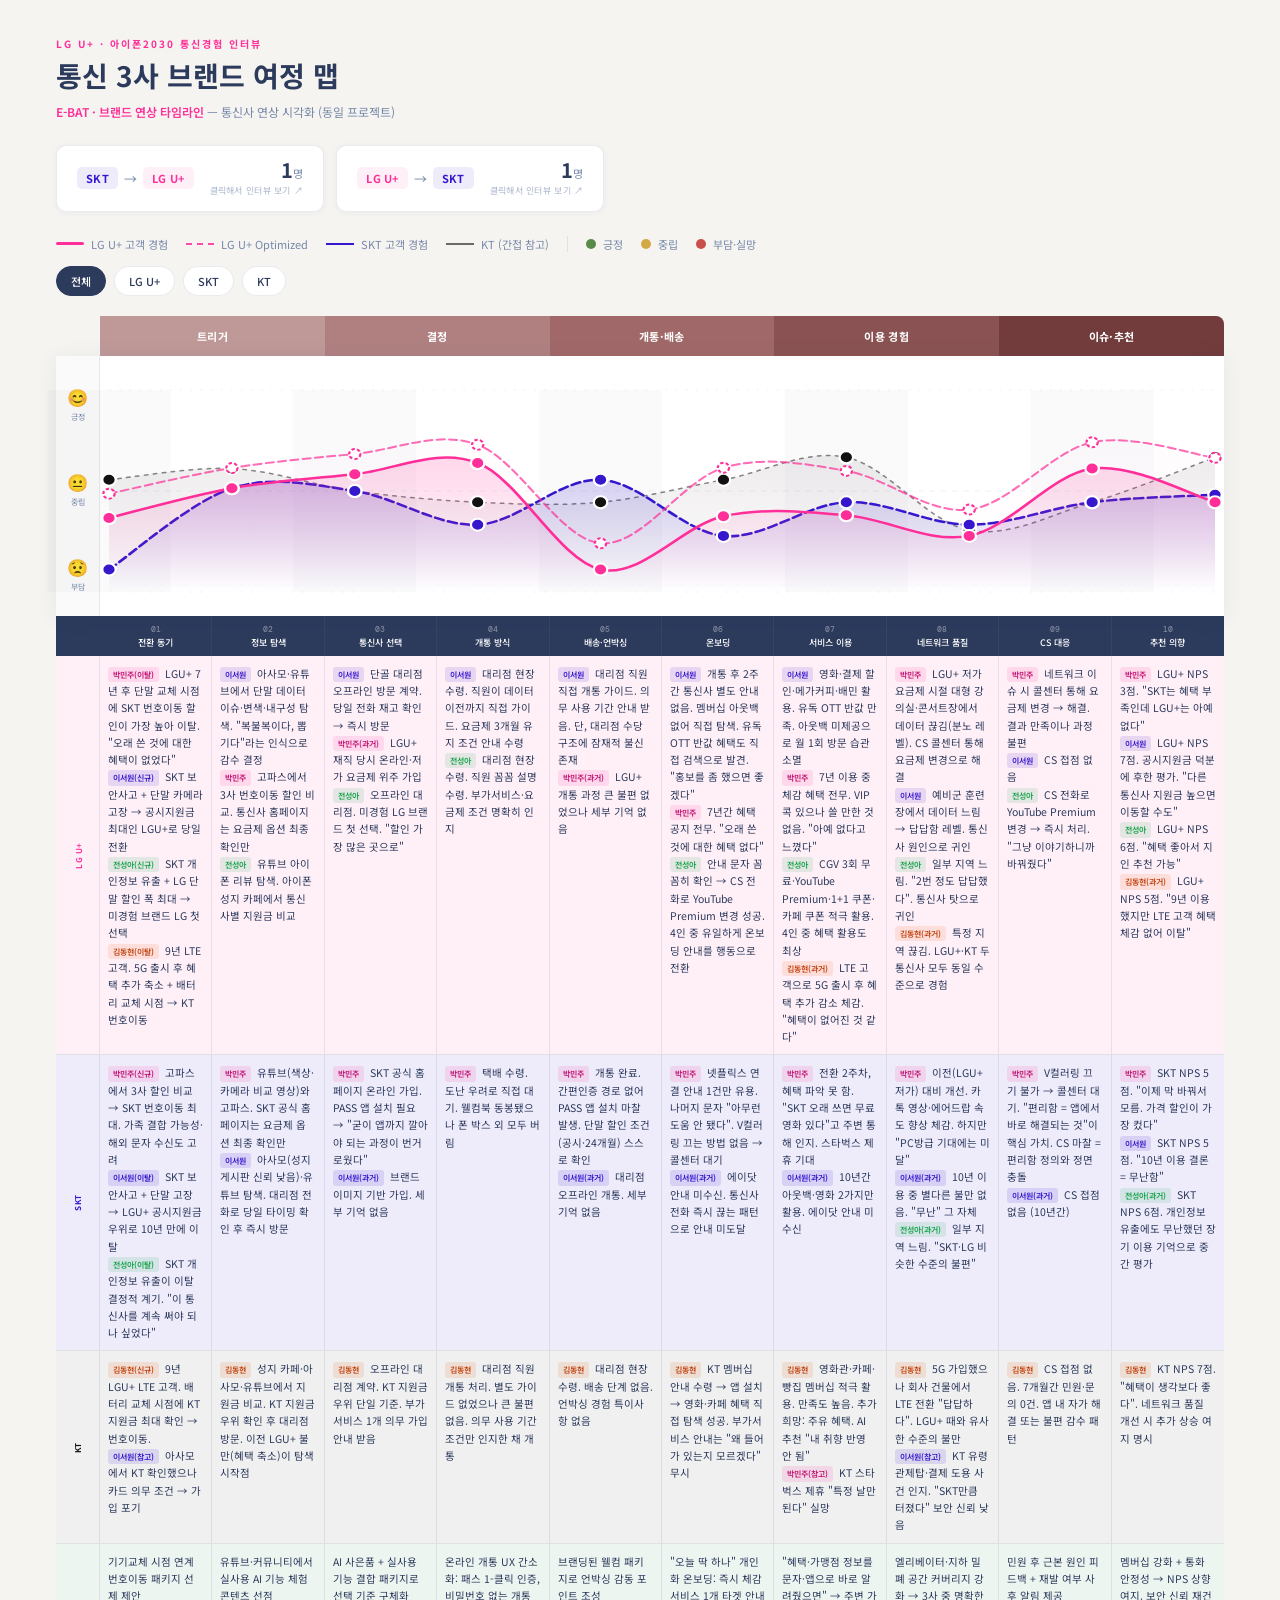
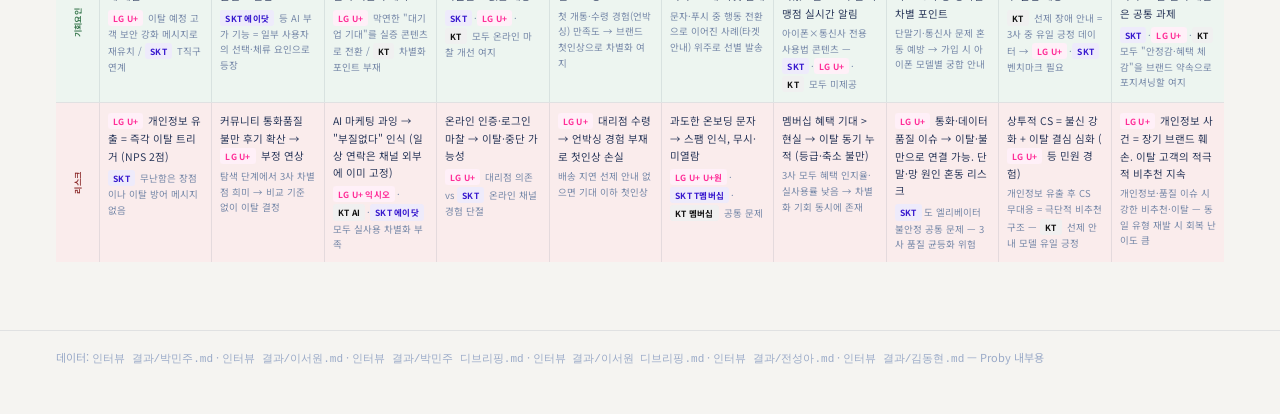
==== commit 18f2e2d8: "feat: add LG U+ E-BAT page (ebat-lgu.html) from casestudy ebat - Copy styles.css + assets/header-whi" ====
--- a/index.html
+++ b/index.html
@@ -435,6 +435,10 @@
 <header>
   <div class="header-label">LG U+ · 아이폰2030 통신경험 인터뷰</div>
   <h1>통신 3사 브랜드 여정 맵</h1>
+  <p style="margin-top: 10px; font-size: 12px; line-height: 1.5;">
+    <a href="ebat-lgu.html" style="color: var(--lgu); font-weight: 600; text-decoration: none;">E-BAT · 브랜드 연상 타임라인</a>
+    <span style="color: var(--neutral);"> — 통신사 연상 시각화 (동일 프로젝트)</span>
+  </p>
 </header>
 
 <!-- Cluster widgets -->
